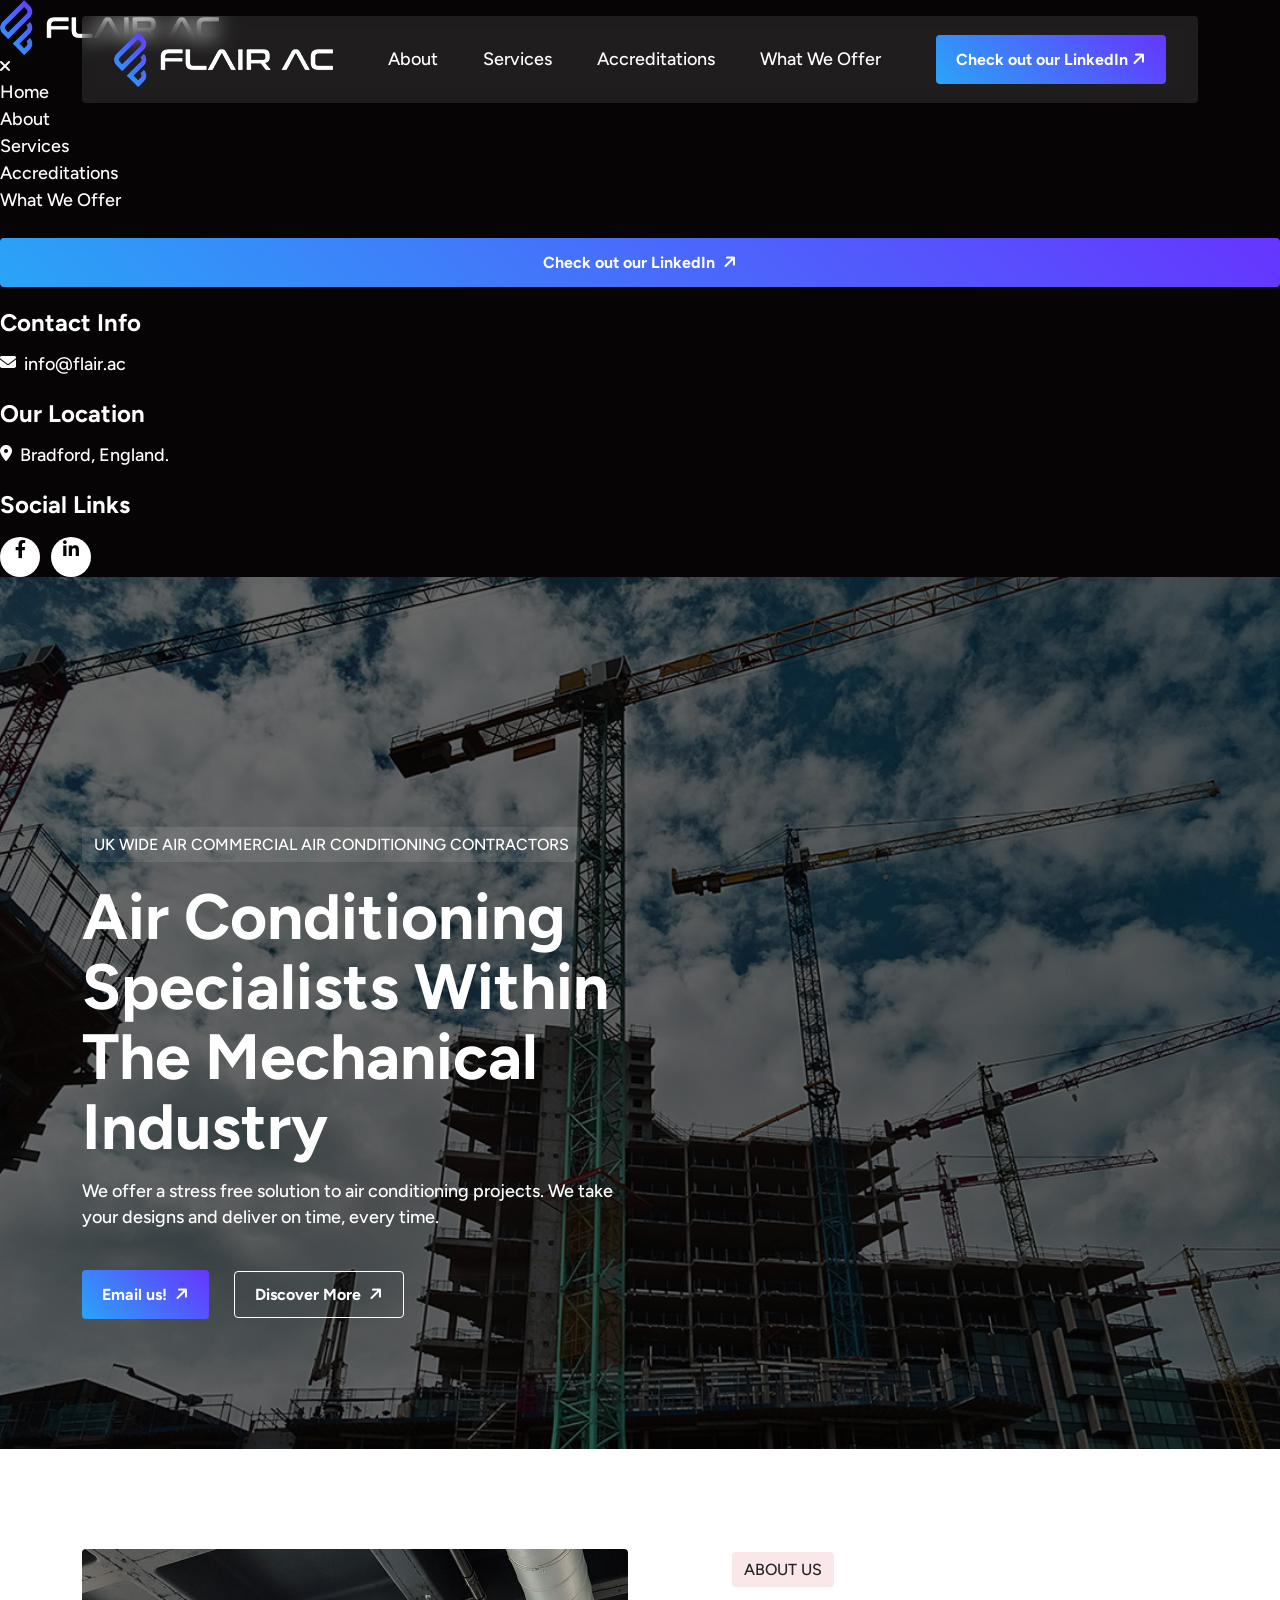
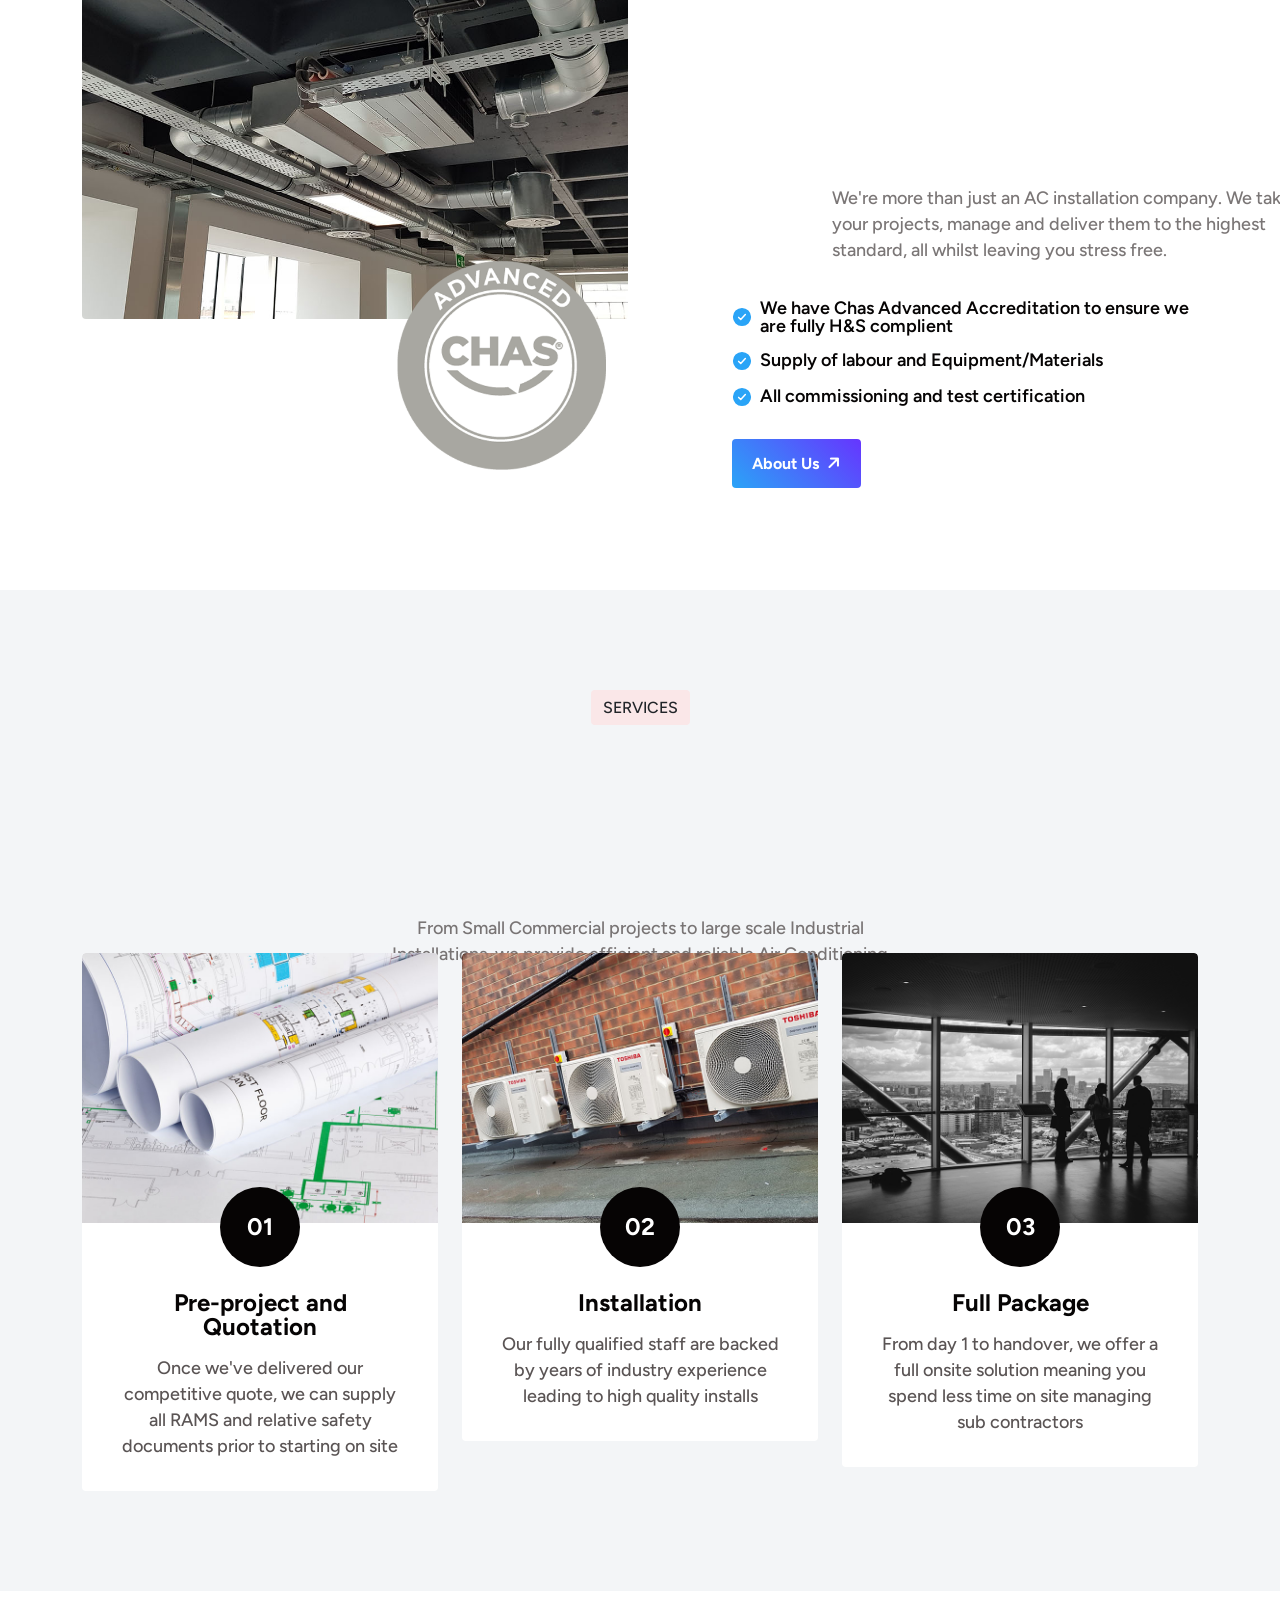
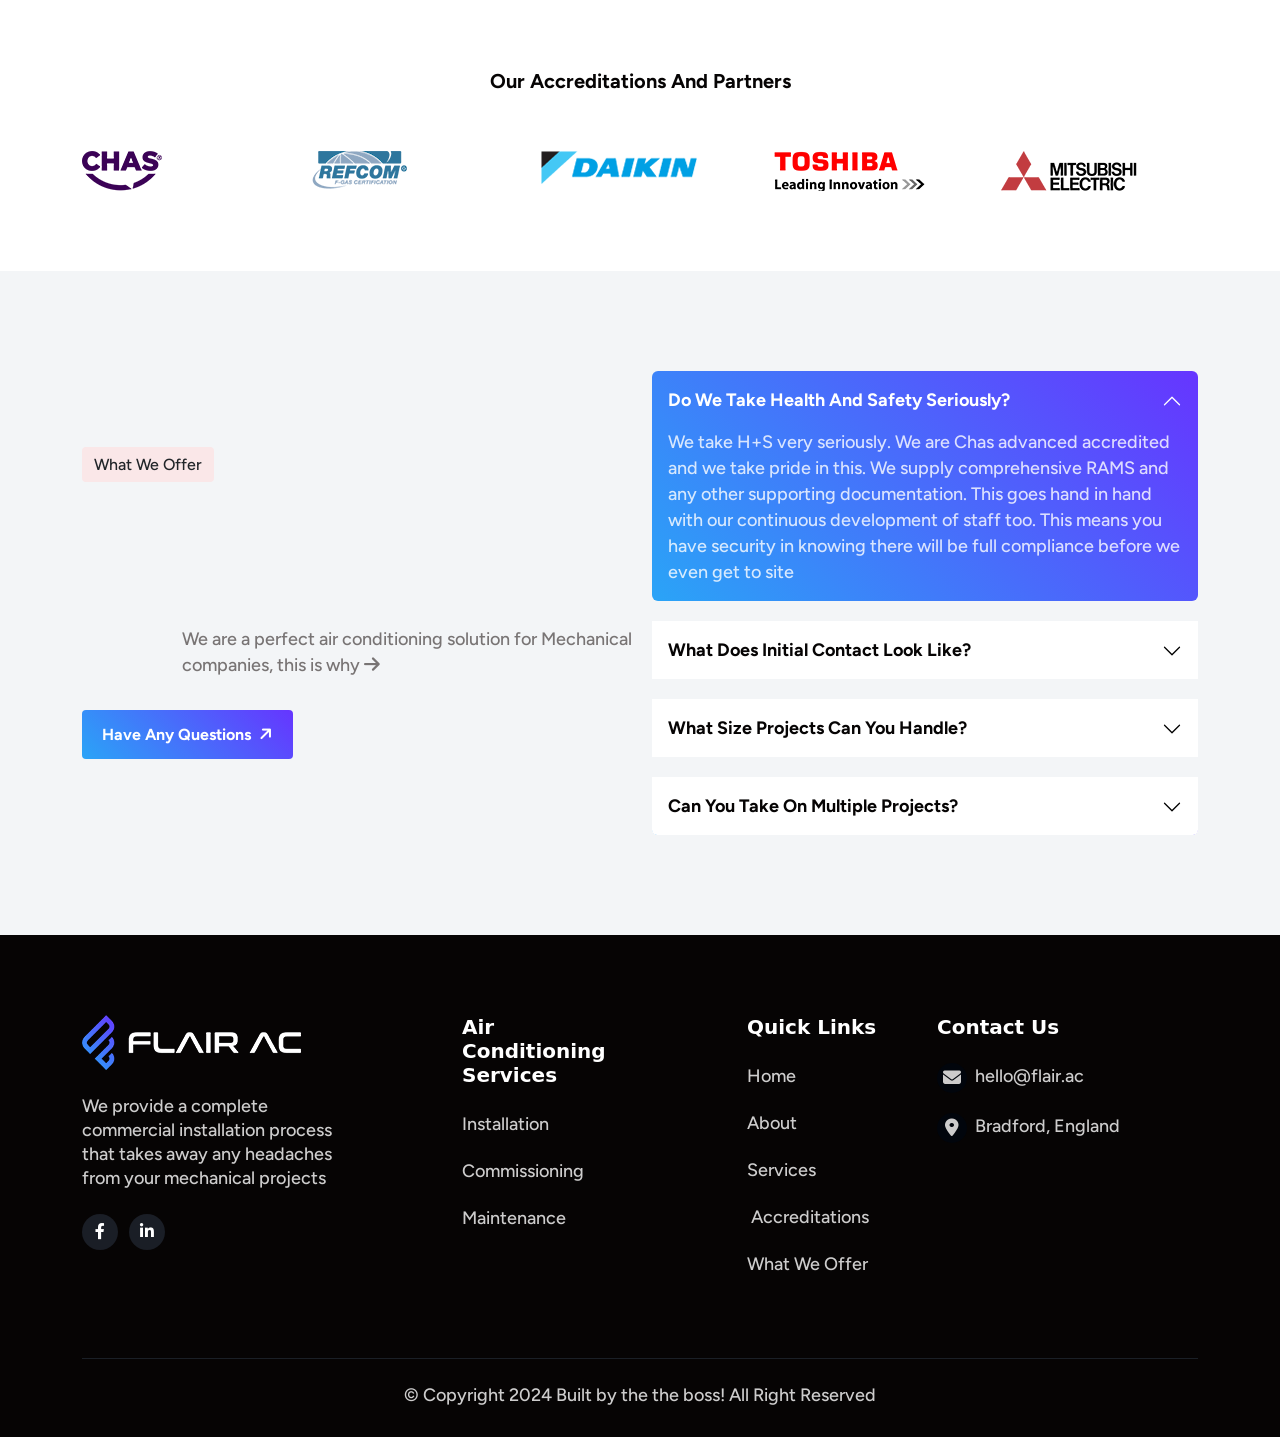
==== index.html @ b566e698 "renamed index.html" ====
<!DOCTYPE html>
<html lang="en">
<head>
     <meta charset="UTF-8">
     <meta name="viewport" content="width=device-width, initial-scale=1.0">
     <title>Flair AC - Air Conditioning</title>

     <!--=====FAB ICON=======-->
    <link rel="shortcut icon" href="assets/img/logo/fav-icon-flair.png" type="image/x-icon">

    <!--===== CSS LINK =======-->
    <link rel="stylesheet" href="assets/css/plugins/bootstrap.min.css">
    <link rel="stylesheet" href="assets/css/plugins/aos.css">
    <link rel="stylesheet" href="assets/css/plugins/fontawesome.css">
    <link rel="stylesheet" href="assets/css/plugins/magnific-popup.css">
    <link rel="stylesheet" href="assets/css/plugins/mobile.css">
    <link rel="stylesheet" href="assets/css/plugins/owlcarousel.min.css">
    <link rel="stylesheet" href="assets/css/plugins/sidebar.css">
    <link rel="stylesheet" href="assets/css/plugins/slick-slider.css">
    <link rel="stylesheet" href="assets/css/plugins/nice-select.css">
    <link rel="stylesheet" href="assets/css/main.css">

  <!--=====  JS SCRIPT LINK =======-->
  <script src="assets/js/plugins/jquery-3-6-0.min.js"></script>
</head>
<body class="homepage1-body tg-heading-subheading animation-style3">

<!--
	<div class="preloader">
		<div class="loading-container">
			<div class="loading"></div>
			<div id="loading-icon"><img src="assets/img/logo/prelodaer.png" alt=""></div>
		</div>
	</div>
 -->

<!--===== PROGRESS STARTS=======-->
<div class="paginacontainer">
     <div class="progress-wrap">
       <svg class="progress-circle svg-content" width="100%" height="100%" viewBox="-1 -1 102 102">
         <path d="M50,1 a49,49 0 0,1 0,98 a49,49 0 0,1 0,-98"/>
       </svg>
     </div>
   </div>
 <!--===== PROGRESS ENDS=======-->

   <!--=====HEADER START=======-->
   <header>
    <div class="header-area homepage1 header header-sticky d-none d-lg-block " id="header">
      <div class="container">
        <div class="row">
          <div class="col-lg-12">
            <nav id="navbar-example2" class="navbar">
            <div class="header-elements">
              <div class="site-logo">
                <a href="#header"><img src="assets/img/logo/WebLogo1.png" alt=""></a>
              </div>
              <div class="main-menu">
                <ul>
                  <li class="nav-item"><a href="#about" class="nav-link active"><span>About</span></a></li>
                  <li class="nav-item"><a href="#service" class="nav-link"><span>Services</span></a></li>
                  <li class="nav-item"><a href="#accreditation" class="nav-link"><span>Accreditations</span></a></li>
                  <li class="nav-item"><a href="#offer" class="nav-link"><span>What We Offer</span></a></li>
                  
                </ul>
              </div>
              <div class="btn-area">
                <a href="https://www.linkedin.com/company/flairac" class="header-btn1">Check out our LinkedIn<i class="fa-solid fa-arrow-right"></i></a>
              </div>
            </div>
            </nav>
          </div>
        </div>
      </div>
    </div>
  </header>
  <!--=====HEADER END =======-->

  <!--===== MOBILE HEADER STARTS =======-->
 <div class="mobile-header mobile-haeder1 d-block d-lg-none">
  <div class="container-fluid">
    <div class="col-12">
      <div class="mobile-header-elements">
        <div class="mobile-logo">
          <a href="#header"><img src="assets/img/logo/WebLogo1.png" alt=""></a>
        </div>
        <div class="mobile-nav-icon dots-menu">
          <i class="fa-solid fa-bars"></i>
        </div>
      </div>
    </div>
  </div>
</div>

<div class="mobile-sidebar mobile-sidebar1">
  <div class="logosicon-area">
    <div class="logos">
      <img src="assets/img/logo/WebLogo1.png" alt="">
    </div>
    <div class="menu-close">
      <i class="fa-solid fa-xmark"></i>
    </div>
   </div>
  <div class="mobile-nav mobile-nav1">
    <ul class="mobile-nav-list nav-list1">
      <li><a href="#" >Home </a></li>
                  <li class="nav-item"><a href="#about" class="nav-link active"><span>About</span></a></li>
                  <li class="nav-item"><a href="#service" class="nav-link"><span>Services</span></a></li>
                  <li class="nav-item"><a href="#accreditation" class="nav-link"><span>Accreditations</span></a></li>
                  <li class="nav-item"><a href="#offer" class="nav-link"><span>What We Offer</span></a></li> 
    </ul>

    <div class="allmobilesection">
      <a href="https://www.linkedin.com/company/flairac"  class="header-btn1">Check out our LinkedIn <i class="fa-solid fa-arrow-right"></i></a>
      <div class="single-footer">
        <h3>Contact Info</h3>
        <div class="footer1-contact-info">

          <div class="contact-info-single">
            <div class="contact-info-icon">
              <i class="fa-solid fa-envelope"></i>
            </div>
            <div class="contact-info-text">
              <a href="mailto:info@flair.ac">info@flair.ac</a>
            </div>
          </div>

          <div class="single-footer">
            <h3>Our Location</h3>
            
            <div class="contact-info-single">
              <div class="contact-info-icon">
                <i class="fa-solid fa-location-dot"></i>
              </div>
              <div class="contact-info-text">
                <a>Bradford, England.</a>
              </div>
            </div>

          </div>
          <div class="single-footer">
            <h3>Social Links</h3>
            
            <div class="social-links-mobile-menu">
              <ul>
                <li><a href="https://www.facebook.com/flairac"><i class="fa-brands fa-facebook-f"></i></a></li>
                <li><a href="https://www.linkedin.com/company/flairac"><i class="fa-brands fa-linkedin-in"></i></a></li>
              </ul>
            </div>
          </div>
        </div>
      </div>
     </div>
  </div>
</div>
<!--===== MOBILE HEADER STARTS =======-->

<!--===== HERO AREA STARTS =======-->
<div class="slider-header-carousel owl-carousel">
  <div class="hero1-section-area">
    <img src="assets/img/logo/homepage1.png" alt="" class="header-img1">
    <div class="container">
      <div class="row">
        <div class="col-lg-6">
          <div class="hero-heading-area heading1">
            <h5>UK WIDE AIR COMMERCIAL AIR CONDITIONING CONTRACTORS</h5>
            <h1 class="main-heading">Air Conditioning specialists within the mechanical industry</h1>
            <p class="pera">We offer a stress free solution to air conditioning projects. We take your designs and deliver on time, every time.</p>
            <div class="btn-area">
              <a href="mailto:hello@flair.ac" class="header-btn1">Email us! <i class="fa-solid fa-arrow-right"></i></a>
              <a href="#offer" class="header-btn2">Discover More <i class="fa-solid fa-arrow-right"></i></a>
            </div>
            <!--<div class="header-bottom-images">
              <div class="img1">
                <img src="assets/img/all-images/header-bottom.png" alt="">
              </div>
              --<div class="content">
                <ul>
                  <li><i class="fa-solid fa-star"></i></li>
                  <li><i class="fa-solid fa-star"></i></li>
                  <li><i class="fa-solid fa-star"></i></li>
                  <li><i class="fa-solid fa-star"></i></li>
                  <li><i class="fa-solid fa-star"></i></li>
                </ul>
                <p><span>4k</span>Happy Client</p>
              </div> -->
            </div>
          </div>
        </div>
  
        
      </div>
    </div>
  </div>

<!--===== HERO AREA ENDS =======-->
<div data-bs-spy="scroll" data-bs-target="#navbar-example2" data-bs-root-margin="0px 0px -40%" data-bs-smooth-scroll="true" class="scrollspy-example bg-body-tertiary rounded-2" tabindex="0">
<!--===== ABOUT AREA STARTS =======-->
<div class="about1-section-area sp1" id="about">
  <div class="container">
    <div class="row align-items-center">
      <div class="col-lg-6">
        <div class="about-images-area">
          <div class="img1" data-aos="zoom-out" data-aos-duration="1000">
            <img src="assets/img/logo/img1140.jpg" alt="">
          </div>
          <div class="img2" data-aos="zoom-out" data-aos-duration="1100">
            <img src="assets/img/logo/Advanced-Badge.png" alt="">
          </div>
          <div class="conter-area" data-aos="zoom-out" data-aos-duration="1200">
            <h3><span class="counter">12</span></h3>
            <p>Years since formation</p>
          </div>
        </div>
      </div>

      <div class="col-lg-6">
        <div class="about-header-area heading2">
          <h5>ABOUT US</h5>
          <h2 class="tg-element-title">Providing our clients with hassle free installation services</h2>
          <p data-aos="fade-left" data-aos-duration="1000">We're more than just an AC installation company. We take your projects, manage and deliver them to the highest standard, all whilst leaving you stress free.</p>
          <div class="space10"></div>
          <ul data-aos="fade-left" data-aos-duration="1100">
            <li><img src="assets/img/icons/check1.svg" alt="">We have Chas Advanced Accreditation to ensure we are fully H&S complient</li>
            <li><img src="assets/img/icons/check1.svg" alt="">Supply of labour and Equipment/Materials</li>
            <li><img src="assets/img/icons/check1.svg" alt="">All commissioning and test certification</li>
          </ul>

          <div class="btn-area" data-aos="fade-left" data-aos-duration="1200">
            <a href="#offer" class="header-btn1">About Us <i class="fa-solid fa-arrow-right"></i></a>
          </div>
        </div>
      </div>
    </div>
  </div>
</div>
<!--===== ABOUT AREA ENDS =======-->

<!--===== SERVICE AREA STARTS =======-->
<div class="service1-section-area sp2" id="service">
  <div class="container">
    <div class="row">
      <div class="col-lg-6 m-auto">
        <div class="service-header-area heading2 text-center">
          <h5 data-aos="fade-up" data-aos-duration="800">SERVICES</h5>
          <h2 class="tg-element-title">What can we offer you?</h2>
          <p data-aos="fade-up" data-aos-duration="1000">From Small Commercial projects to large scale Industrial Installations, we provide efficient and reliable Air Conditioning Solutions.</p>
        </div>
      </div>
    </div>

    <div class="row">
      <div class="col-lg-4 col-md-6" data-aos="zoom-out" data-aos-duration="800">
        <div class="service-auhtor-boxarea">
          <div class="img1">
            <img src="assets/img/logo/Services.jpg" alt="">
          </div>
          <div class="content-area">
            <h3>01</h3>
            <a>Pre-project and Quotation</a>
            <p>Once we've delivered our competitive quote, we can supply all RAMS and relative safety documents prior to starting on site</p>
            
          </div>
        </div>
      </div>

      <div class="col-lg-4 col-md-6" data-aos="zoom-out" data-aos-duration="1000">
        <div class="service-auhtor-boxarea">
          <div class="img1">
            <img src="assets/img/logo/Installation.jpg" alt="">
          </div>
          <div class="content-area">
            <h3>02</h3>
            <a>Installation</a>
            <p>Our fully qualified staff are backed by years of industry experience leading to high quality installs </p>
            
          </div>
        </div>
      </div>

      <div class="col-lg-4 col-md-6" data-aos="zoom-out" data-aos-duration="1200">
        <div class="service-auhtor-boxarea">
          <div class="img1">
            <img src="assets/img/logo/comms5.png" alt="">
          </div>
          <div class="content-area">
            <h3>03</h3>
            <a>Full Package</a>
            <p id="accreditation">From day 1 to handover, we offer a full onsite solution meaning you spend less time on site managing sub contractors</p>
            
          </div>
        </div>
      </div>
    </div>
  </div>
</div>
<!--===== SERVICE AREA ENDS =======-->


<!--===== SLIDER AREA STARTS =======-->
<div class="slider-section-area" >
  <div class="container">
    <div class="row">
      <div class="col-lg-5 m-auto">
      <div class="header-slider text-center">
        <h3> Our Accreditations and Partners </h3>
      </div>
      </div>
    </div>
    <div class="row">
      <div class="col-lg-12">
        <div class="slider-images owl-carousel">
          <div class="img1">
            <img src="assets/img/elements/chas.png" alt="">
          </div>

          <div class="img1">
            <img src="assets/img/elements/refcom-seeklogo.png" alt="">
          </div>

          <div class="img1">
            <img src="assets/img/elements/DAIKIN_logo.png" alt="">
          </div>

          <div class="img1">
            <img src="assets/img/elements/Toshiba.png" alt="">
          </div>

          <div class="img1">
            <img src="assets/img/elements/mitsubishi-electric.png" alt="">
          </div>

          <div class="img1">
            <img src="assets/img/elements/Midea.png" alt="">
          </div>

        </div>
      </div>
    </div>
  </div>
</div>
<!--===== SLIDER AREA ENDS =======-->

<!--===== FAQ AREA STARTS =======-->
<div class="faq1-section-area sp1" id="offer">
  <div class="container">
    <div class="row align-items-center">
      <div class="col-lg-5">
        <div class="faq-header-area heading2">
          <h5 data-aos="fade-left" data-aos-duration="800">What we offer</h5>
          <h2 class="tg-element-title">What can we do for you?</h2>
          <p data-aos="fade-left" data-aos-duration="1000">We are a perfect air conditioning solution for Mechanical companies, this is why  <i class="fa-solid fa-arrow-right"></i></p>
          <div class="btn-area" data-aos="fade-left" data-aos-duration="1200">
            <a href="mailto:hello@flair.ac" class="header-btn1">Have Any Questions <i class="fa-solid fa-arrow-right"></i></a>
          </div>
        </div>
      </div>
      <div class="col-lg-1"></div>
      <div class="col-lg-6">
        <div class="faq-auhtoir-area1">
          <div class="accordion accordion-flush active" id="accordionFlushExample">
            <div class="accordion-item" data-aos="fade-left" data-aos-duration="800">
              <h2 class="accordion-header">
                <button class="accordion-button" type="button" data-bs-toggle="collapse" data-bs-target="#flush-collapseOne" aria-expanded="false" aria-controls="flush-collapseOne">
                  Do we take Health and Safety seriously?
                </button>
              </h2>
              <div id="flush-collapseOne" class="accordion-collapse collapse show" data-bs-parent="#accordionFlushExample">
                <div class="accordion-body">We take H+S very seriously. We are Chas advanced accredited and we take pride in this. We supply comprehensive RAMS and any other supporting documentation. This goes hand in hand with our continuous development of staff too. This means you have security in knowing there will be full compliance before we even get to site  </div>
              </div>
            </div>
            <div class="space20"></div>
            <div class="accordion-item" data-aos="fade-left" data-aos-duration="1000">
              <h2 class="accordion-header">
                <button class="accordion-button collapsed" type="button" data-bs-toggle="collapse" data-bs-target="#flush-collapseTwo" aria-expanded="false" aria-controls="flush-collapseTwo">
                  What does initial contact look like?
                </button>
              </h2>
              <div id="flush-collapseTwo" class="accordion-collapse collapse" data-bs-parent="#accordionFlushExample">
                <div class="accordion-body">Get in touch with us with your requirements. This would usually be in the form of either drawings, accompanied by a design/specification, or a tender pack and we will get to work putting a quotation together. Once we send that through we are open, transparent and are prepared to discuss any requirements or queries to make sure we are as competitive as we can be. We are always competing with the other air conditioning contractors that you use but feel we offer the best package around.</div>
              </div>
            </div>
            <div class="space20"></div>
            <div class="accordion-item" data-aos="fade-left" data-aos-duration="1200">
              <h2 class="accordion-header">
                <button class="accordion-button collapsed" type="button" data-bs-toggle="collapse" data-bs-target="#flush-collapseThree" aria-expanded="false" aria-controls="flush-collapseThree">
                  What size projects can you handle?
                </button>
              </h2>
              <div id="flush-collapseThree" class="accordion-collapse collapse" data-bs-parent="#accordionFlushExample">
                <div class="accordion-body">We have a lot of experience on all types of project. We have a high turnover of small projects around the £10K-£15K mark, but we also carry larger scale projects up to £200k. We are able to install free issue kit supplied by you or we can supply the full package. We have great relationships with most manufacturers.</div>
              </div>
            </div>
            <div class="space20"></div>
            <div class="accordion-item" data-aos="fade-left" data-aos-duration="1400">
              <h2 class="accordion-header">
                <button class="accordion-button collapsed" type="button" data-bs-toggle="collapse" data-bs-target="#flush-collapseFour" aria-expanded="false" aria-controls="flush-collapseFour">
                  Can you take on multiple projects?
                </button>
              </h2>
              <div id="flush-collapseFour" class="accordion-collapse collapse" data-bs-parent="#accordionFlushExample">
                <div class="accordion-body">Yes! And we usually do. We are used to having a high workload and although we do utilise sub contract labour, this is to compliment our engineers on site. </div>
              </div>
            </div>
          </div>
        </div>
      </div>
    </div>
  </div>
</div>
<!--===== FAQ AREA ENDS =======-->

<!--===== FOOTER AREA STARTS =======-->
<div class="footer1-section-area">
  <div class="container">
    <div class="row">
      <div class="col-lg-12">
        <div class="footer-logo-content sp4">
          <div class="row">
            <div class="col-lg-3 col-md-6">
              <div class="logo-content">
                <img src="assets/img/logo/WebLogo1.png" alt="">
                <p>We provide a complete commercial installation process that takes away any headaches from your mechanical projects </p>
                <ul>
                  <li><a href="https://www.facebook.com/flairac"><i class="fa-brands fa-facebook-f"></i></a></li>
                  
                  <li><a href="https://www.linkedin.com/company/flairac"><i class="fa-brands fa-linkedin-in"></i></a></li>
                  
                </ul>
              </div>
            </div>
            <div class="col-lg-1 d-lg-block d-none"></div>
            <div class="col-lg-2 col-md-6">
              <div class="space30 d-block d-md-none"></div>
              <div class="service-heading">
                <h2>Air Conditioning Services</h2>
                <ul>
                  <li><a>Installation </a></li>
                  <li><a>Commissioning  </a></li>
                  <li><a>Maintenance </a></li>
                  
                </ul>
              </div>
            </div>

            <div class="col-lg-1 d-lg-block d-none"></div>
            <div class="col-lg-2 col-md-6">
              <div class="space30 d-md-block d-lg-none"></div>
              <div class="service-heading">
                <h2>Quick Links</h2>
                <ul>
                  <li><a href="#header">Home </a></li>
                  <li><a href="#about">About  </a></li>
                  <li><a href="#service">Services</a></li>
                  <li><a href="#accreditation"> Accreditations</a></li>
                  <li><a href="#offer">What We Offer</a></li>
                </ul>
              </div>
            </div>
           
            <div class="col-lg-3 col-md-6">
              <div class="space30 d-md-block d-lg-none"></div>
              <div class="service-heading contact">
                <h2>Contact Us </h2>
                <ul>
                  <li><a href="mailto:hello@flair.ac">
                    <span class="icons"><i class="fa-solid fa-envelope"></i></span><span>hello@flair.ac </span></a>
                  </li>
                  <li><a>
                    <span class="icons"><i class="fa-solid fa-location-dot"></i></span><span>Bradford, England</span></a>
                  </li>
                </ul>
              </div>
            </div>
          </div>
        </div>
        <div class="copyright">
          <p>© Copyright 2024 Built by the the boss! All Right Reserved</p>
        </div>
      </div>
    </div>
  </div>
</div>
<!--===== FOOTER AREA ENDS =======-->
</div>

<!--===== JS SCRIPT LINK =======-->
<script src="assets/js/plugins/bootstrap.min.js"></script>
<script src="assets/js/plugins/fontawesome.js"></script>
<script src="assets/js/plugins/aos.js"></script>
<script src="assets/js/plugins/counter.js"></script>
<script src="assets/js/plugins/gsap.min.js"></script>
<script src="assets/js/plugins/ScrollTrigger.min.js"></script>
<script src="assets/js/plugins/Splitetext.js"></script>
<script src="assets/js/plugins/sidebar.js"></script>
<script src="assets/js/plugins/magnific-popup.js"></script>
<script src="assets/js/plugins/mobilemenu.js"></script>
<script src="assets/js/plugins/owlcarousel.min.js"></script>
<script src="assets/js/plugins/gsap-animation.js"></script>
<script src="assets/js/plugins/nice-select.js"></script>
<script src="assets/js/plugins/slick-slider.js"></script>
<script src="assets/js/plugins/waypoints.js"></script>
<script src="assets/js/main.js"></script>

</body>
</html>
---- assets/css/plugins/nice-select.css ----
.nice-select {
    -webkit-tap-highlight-color: transparent;
    background-color: #fff;
    border-radius: 5px;
    border: solid 1px #e8e8e8;
    box-sizing: border-box;
    clear: both;
    cursor: pointer;
    display: block;
    float: left;
    font-family: inherit;
    font-size: 14px;
    font-weight: normal;
    height: 42px;
    line-height: 40px;
    outline: none;
    padding-left: 18px;
    padding-right: 30px;
    position: relative;
    text-align: left !important;
    -webkit-transition: all 0.2s ease-in-out;
    transition: all 0.2s ease-in-out;
    -webkit-user-select: none;
       -moz-user-select: none;
        -ms-user-select: none;
            user-select: none;
    white-space: nowrap;
    width: auto; }
    .nice-select:hover {
      border-color: #dbdbdb; }
    .nice-select:active, .nice-select.open, .nice-select:focus {
      border-color: #999; }
    .nice-select:after {
      border-bottom: 2px solid #999;
      border-right: 2px solid #999;
      content: '';
      display: block;
      height: 5px;
      margin-top: -4px;
      pointer-events: none;
      position: absolute;
      right: 12px;
      top: 50%;
      -webkit-transform-origin: 66% 66%;
          -ms-transform-origin: 66% 66%;
              transform-origin: 66% 66%;
      -webkit-transform: rotate(45deg);
          -ms-transform: rotate(45deg);
              transform: rotate(45deg);
      -webkit-transition: all 0.15s ease-in-out;
      transition: all 0.15s ease-in-out;
      width: 5px; }
    .nice-select.open:after {
      -webkit-transform: rotate(-135deg);
          -ms-transform: rotate(-135deg);
              transform: rotate(-135deg); }
    .nice-select.open .list {
      opacity: 1;
      pointer-events: auto;
      -webkit-transform: scale(1) translateY(0);
          -ms-transform: scale(1) translateY(0);
              transform: scale(1) translateY(0); }
    .nice-select.disabled {
      border-color: #ededed;
      color: #999;
      pointer-events: none; }
      .nice-select.disabled:after {
        border-color: #cccccc; }
    .nice-select.wide {
      width: 100%; }
      .nice-select.wide .list {
        left: 0 !important;
        right: 0 !important; }
    .nice-select.right {
      float: right; }
      .nice-select.right .list {
        left: auto;
        right: 0; }
    .nice-select.small {
      font-size: 12px;
      height: 36px;
      line-height: 34px; }
      .nice-select.small:after {
        height: 4px;
        width: 4px; }
      .nice-select.small .option {
        line-height: 34px;
        min-height: 34px; }
    .nice-select .list {
      background-color: #fff;
      border-radius: 5px;
      box-shadow: 0 0 0 1px rgba(68, 68, 68, 0.11);
      box-sizing: border-box;
      margin-top: 4px;
      opacity: 0;
      overflow: hidden;
      padding: 0;
      pointer-events: none;
      position: absolute;
      top: 100%;
      left: 0;
      -webkit-transform-origin: 50% 0;
          -ms-transform-origin: 50% 0;
              transform-origin: 50% 0;
      -webkit-transform: scale(0.75) translateY(-21px);
          -ms-transform: scale(0.75) translateY(-21px);
              transform: scale(0.75) translateY(-21px);
      -webkit-transition: all 0.2s cubic-bezier(0.5, 0, 0, 1.25), opacity 0.15s ease-out;
      transition: all 0.2s cubic-bezier(0.5, 0, 0, 1.25), opacity 0.15s ease-out;
      z-index: 9; }
      .nice-select .list:hover .option:not(:hover) {
        background-color: transparent !important; }
    .nice-select .option {
      cursor: pointer;
      font-weight: 400;
      line-height: 40px;
      list-style: none;
      min-height: 40px;
      outline: none;
      padding-left: 18px;
      padding-right: 29px;
      text-align: left;
      -webkit-transition: all 0.2s;
      transition: all 0.2s; }
      .nice-select .option:hover, .nice-select .option.focus, .nice-select .option.selected.focus {
        background-color: #f6f6f6; }
      .nice-select .option.selected {
        font-weight: bold; }
      .nice-select .option.disabled {
        background-color: transparent;
        color: #999;
        cursor: default; }
  
  .no-csspointerevents .nice-select .list {
    display: none; }
  
  .no-csspointerevents .nice-select.open .list {
    display: block; }
---- assets/css/main.css ----
@import url("https://fonts.googleapis.com/css2?family=Figtree:ital,wght@0,300..900;1,300..900&family=Marcellus+SC&family=Outfit:wght@100..900&family=Playfair+Display:ital,wght@0,400..900;1,400..900&display=swap");
body,
html {
  overflow-x: hidden;
}

a,
a:hover {
  text-decoration: none;
}

ul {
  padding: 0;
  margin: 0;
}
ul li {
  list-style: none;
}

h2,
p {
  margin-bottom: 0;
}

h1,
h2,
h3,
h4,
h5,
h6 {
  margin-bottom: 0;
}

input,
textarea {
  background: none;
  border: none;
  outline: none;
}

img {
  max-width: 100%;
  max-height: 100%;
  transition: all 0.4s ease-in-out;
}

.space6 {
  height: 6px;
}

.space8 {
  height: 8px;
}

.space10 {
  height: 10px;
}

.space12 {
  height: 12px;
}

.space14 {
  height: 14px;
}

.space16 {
  height: 16px;
}

.space18 {
  height: 18px;
}

.space20 {
  height: 20px;
}

.space22 {
  height: 22px;
}

.space24 {
  height: 24px;
}

.space26 {
  height: 26px;
}

.space28 {
  height: 28px;
}

.space30 {
  height: 30px;
}

.space32 {
  height: 32px;
}

.space34 {
  height: 34px;
}

.space36 {
  height: 36px;
}

.space38 {
  height: 38px;
}

.space40 {
  height: 40px;
}

.space42 {
  height: 42px;
}

.space44 {
  height: 44px;
}

.space46 {
  height: 46px;
}

.space48 {
  height: 48px;
}

.space50 {
  height: 50px;
}

.space52 {
  height: 52px;
}

.space54 {
  height: 54px;
}

.space56 {
  height: 56px;
}

.space58 {
  height: 58px;
}

.space60 {
  height: 60px;
}

.space62 {
  height: 62px;
}

.space64 {
  height: 64px;
}

.space66 {
  height: 66px;
}

.space68 {
  height: 68px;
}

.space70 {
  height: 70px;
}

.space72 {
  height: 72px;
}

.space74 {
  height: 74px;
}

.space76 {
  height: 76px;
}

.space78 {
  height: 78px;
}

.space80 {
  height: 80px;
}

.space82 {
  height: 82px;
}

.space84 {
  height: 84px;
}

.space86 {
  height: 86px;
}

.space {
  height: 88px;
}

.space90 {
  height: 90px;
}

.space92 {
  height: 92px;
}

.space94 {
  height: 94px;
}

.space96 {
  height: 96px;
}

.space98 {
  height: 98px;
}

.space100 {
  height: 100px;
}

@keyframes animation-5 {
  0% {
    transform: scale(1);
  }
  100% {
    transform: scale(1.1);
  }
}
.aniamtion-key-5 {
  position: relative;
  animation-name: animation-5;
  animation-duration: 1s;
  animation-iteration-count: infinite;
  animation-direction: alternate;
  transition: all 0.4s ease-in-out;
}

@keyframes animation-7 {
  0% {
    transform: rotate(0);
  }
  100% {
    transform: rotate(-1000deg);
  }
}
.keyframe5 {
  position: relative;
  animation-name: animation-7;
  animation-duration: 40s;
  animation-iteration-count: infinite;
  animation-direction: alternate;
  animation-timing-function: cubic-bezier(0.59, 0.59, 1, 1);
}

@keyframes animation-1 {
  0% {
    transform: translateY(0);
  }
  100% {
    transform: translateY(30px);
  }
}
.aniamtion-key-1 {
  position: relative;
  animation-name: animation-1;
  animation-duration: 1.3s;
  animation-iteration-count: infinite;
  animation-direction: alternate;
}

@keyframes animation-2 {
  0% {
    transform: translateX(0);
  }
  100% {
    transform: translateX(50px);
  }
}
.aniamtion-key-2 {
  position: relative;
  animation-name: animation-2;
  animation-duration: 1.3s;
  animation-iteration-count: infinite;
  animation-direction: alternate;
}

@keyframes animation-3 {
  0% {
    transform: translateY(0);
  }
  100% {
    transform: translateY(60px);
  }
}
.aniamtion-key-3 {
  position: relative;
  animation-name: animation-3;
  animation-duration: 1.3s;
  animation-iteration-count: infinite;
  animation-direction: alternate;
}

@keyframes animation-4 {
  0% {
    transform: translateY(0);
  }
  100% {
    transform: translateY(40px);
  }
}
.aniamtion-key-4 {
  position: relative;
  animation-name: animation-4;
  animation-duration: 1.6s;
  animation-iteration-count: infinite;
  animation-direction: alternate;
}

@keyframes animation-6 {
  0% {
    transform: translateY(0);
  }
  100% {
    transform: translateY(50px);
  }
}
.aniamtion-key-6 {
  position: relative;
  animation-name: animation-6;
  animation-duration: 1.9s;
  animation-iteration-count: infinite;
  animation-direction: alternate;
}

@keyframes animation-8 {
  0% {
    padding-left: 0px;
  }
  100% {
    padding-left: 50px;
  }
}
.aniamtion-key-7 {
  position: relative;
  animation-name: animation-8;
  animation-duration: 1.3s;
  animation-iteration-count: infinite;
  animation-direction: alternate;
}
@keyframes fade-in-down {
  0% {
    transform: translate3d(0, -50px, 0);
  }
  100% {
    opacity: 1;
    transform: none;
  }
}
@keyframes pulse-border {
  0% {
    transform: translateX(-50%) translateY(-50%) translateZ(0) scale(1);
    opacity: 1;
  }
  100% {
    transform: translateX(-50%) translateY(-50%) translateZ(0) scale(1.5);
    opacity: 0;
  }
}
@keyframes marquee {
  0% {
    transform: translateX(0);
  }
  100% {
    transform: translatex(-100%);
  }
}
@keyframes marquee-2 {
  0% {
    transform: translateX(-100%);
  }
  100% {
    transform: translatex(0);
  }
}
:root {
  --ztc-text-text-1: #fff;
  --ztc-text-text-2: linear-gradient(45deg, #2aa4f7, #6635ff);
  --ztc-text-text-3: #060404;
  --ztc-text-text-4: #5a5454;
  --ztc-text-text-5: #142637;
  --ztc-text-text-6: #525455;
  --ztc-text-text-7: #0a0400;
  --ztc-text-text-8: #5f5c5a;
  --ztc-text-text-9: #ec631a;
  --ztc-text-text-10: #01060e;
  --ztc-text-text-11: #5a5a5a;
  --ztc-bg-bg-1: #f3f5f7;
  --ztc-bg-bg-2: #fae7e8;
  --ztc-bg-bg-3: #ffd028;
  --ztc-bg-bg-4: #2c3c4b;
  --ztc-bg-bg-5: #e7e9eb;
  --ztc-bg-bg-6: #b9bec3;
  --ztc-bg-bg-7: #ee6400;
  --ztc-bg-bg-8: #f3e7de;
  --ztc-bg-bg-10: #fdf0e5;
  --ztc-bg-bg-11: #0145ac;
  --ztc-bg-bg-12: #dbe4f3;
  --ztc-bg-bg-13: #e6ecf7;
  --ztc-bg-bg-14: #e7ecf3;
  --ztc-border-border-1: #f0f0f0;
  --ztc-border-border-2: #dfdcdc;
  --ztc-font-size-font-s10: 10px;
  --ztc-font-size-font-s12: 12px;
  --ztc-font-size-font-s14: 14px;
  --ztc-font-size-font-s16: 16px;
  --ztc-font-size-font-s18: 18px;
  --ztc-font-size-font-s20: 20px;
  --ztc-font-size-font-s22: 22px;
  --ztc-font-size-font-s24: 24px;
  --ztc-font-size-font-s26: 26px;
  --ztc-font-size-font-s28: 28px;
  --ztc-font-size-font-s30: 30px;
  --ztc-font-size-font-s32: 32px;
  --ztc-font-size-font-s34: 34px;
  --ztc-font-size-font-s36: 36px;
  --ztc-font-size-font-s38: 38px;
  --ztc-font-size-font-s40: 40px;
  --ztc-font-size-font-s42: 42px;
  --ztc-font-size-font-s44: 44px;
  --ztc-font-size-font-s46: 46px;
  --ztc-font-size-font-s48: 48px;
  --ztc-font-size-font-s50: 50px;
  --ztc-font-size-font-s52: 52px;
  --ztc-font-size-font-s54: 54px;
  --ztc-font-size-font-s56: 56px;
  --ztc-font-size-font-s58: 58px;
  --ztc-font-size-font-s60: 60px;
  --ztc-font-size-font-s62: 62px;
  --ztc-font-size-font-s64: 64px;
  --ztc-font-size-font-s66: 66px;
  --ztc-font-size-font-s68: 68px;
  --ztc-font-size-font-s70: 70px;
  --ztc-font-size-font-s10: 10px;
  --ztc-font-size-font-s12: 12px;
  --ztc-font-size-font-s14: 14px;
  --ztc-font-size-font-s16: 16px;
  --ztc-font-size-font-s18: 18px;
  --ztc-font-size-font-s20: 20px;
  --ztc-font-size-font-s22: 22px;
  --ztc-font-size-font-s24: 24px;
  --ztc-font-size-font-s26: 26px;
  --ztc-font-size-font-s28: 28px;
  --ztc-font-size-font-s30: 30px;
  --ztc-font-size-font-s32: 32px;
  --ztc-font-size-font-s34: 34px;
  --ztc-font-size-font-s36: 36px;
  --ztc-font-size-font-s38: 38px;
  --ztc-font-size-font-s40: 40px;
  --ztc-font-size-font-s42: 42px;
  --ztc-font-size-font-s44: 44px;
  --ztc-font-size-font-s46: 46px;
  --ztc-font-size-font-s48: 48px;
  --ztc-font-size-font-s50: 50px;
  --ztc-font-size-font-s52: 52px;
  --ztc-font-size-font-s54: 54px;
  --ztc-font-size-font-s56: 56px;
  --ztc-font-size-font-s58: 58px;
  --ztc-font-size-font-s60: 60px;
  --ztc-font-size-font-s62: 62px;
  --ztc-font-size-font-s64: 64px;
  --ztc-font-size-font-s66: 66px;
  --ztc-font-size-font-s68: 68px;
  --ztc-font-size-font-s70: 70px;
  --ztc-specing-height6: 6px;
  --ztc-specing-height8: 8px;
  --ztc-specing-height10: 10px;
  --ztc-specing-height12: 12px;
  --ztc-specing-height14: 114px;
  --ztc-specing-height16: 16px;
  --ztc-specing-height18: 18px;
  --ztc-specing-height20: 20px;
  --ztc-specing-height22: 22px;
  --ztc-specing-height24: 24px;
  --ztc-specing-height26: 26px;
  --ztc-specing-height28: 28px;
  --ztc-specing-height30: 30px;
  --ztc-specing-height32: 32px;
  --ztc-specing-height34: 34px;
  --ztc-specing-height36: 36px;
  --ztc-specing-height38: 38px;
  --ztc-specing-height40: 40px;
  --ztc-specing-height42: 42px;
  --ztc-specing-height44: 44px;
  --ztc-specing-height46: 46px;
  --ztc-specing-height48: 48px;
  --ztc-specing-height50: 50px;
  --ztc-specing-height52: 52px;
  --ztc-specing-height54: 54px;
  --ztc-specing-height56: 56px;
  --ztc-specing-height58: 58px;
  --ztc-specing-height60: 60px;
  --ztc-specing-height70: 70px;
  --ztc-specing-height80: 80px;
  --ztc-specing-height90: 90px;
  --ztc-specing-height100: 100px;
  --ztc-specing-height110: 110px;
  --ztc-specing-height120: 120px;
  --ztc-specing-height130: 130px;
  --ztc-weight-regular: 400;
  --ztc-weight-medium: 500;
  --ztc-weight-semibold: 600;
  --ztc-weight-bold: 700;
  --ztc-weight-black: 800;
  --ztc-family-font1: "Figtree", sans-serif;
}

/*
============================
Name:  Current - Electricity Services Templete
Version: 1.0.0
Description: Current - Electricity Services Templete
Author: Vikiglab
Author URI: https://themeforest.net/user/vikinglab/portfolio
Location:
============================
*/
/*============= HEDAER CSS AREA ===============*/
/*============= HERO CSS AREA ===============*/
/*============= MOBILE-MENU CSS AREA ===============*/
/*============= ABOUT CSS AREA ===============*/
/*============= SERVICE CSS AREA ===============*/
/*============= WORK CSS AREA ===============*/
/*============= FEATURES CSS AREA ===============*/
/*============= TESTIMONIAL CSS AREA ===============*/
/*============= BLOG CSS AREA ===============*/
/*============= CONTACT CSS AREA ===============*/
/*============= TEAM CSS AREA ===============*/
/*============= FAQ CSS AREA ===============*/
/*============= CASE CSS AREA ===============*/
/*============= FOOTER CSS AREA ===============*/
/*============= COMMON CSS AREA ===============*/
.heading1 h5 {
  font-family: var(--ztc-family-font1);
  font-size: var(--ztc-font-size-font-s16);
  font-weight: var(--ztc-weight-medium);
  color: var(--ztc-text-text-1);
  border-radius: 4px;
  padding: 8px 12px;
  text-transform: capitalize;
  display: inline-block;
  position: relative;
  z-index: 1;
  margin-bottom: 20px;
}
.heading1 h5::after {
  position: absolute;
  content: "";
  height: 100%;
  width: 100%;
  left: 0;
  top: 0;
  border-radius: 4px;
  background: var(--ztc-text-text-1);
  opacity: 10%;
  z-index: -1;
}
.heading1 h1 {
  font-family: var(--ztc-family-font1);
  font-size: var(--ztc-font-size-font-s64);
  line-height: var(--ztc-font-size-font-s70);
  font-weight: var(--ztc-weight-bold);
  color: var(--ztc-text-text-1);
  text-transform: capitalize;
  margin-bottom: 16px;
}
@media (max-width: 767px) {
  .heading1 h1 {
    font-size: var(--ztc-font-size-font-s32);
    line-height: var(--ztc-font-size-font-s42);
  }
}
.heading1 p {
  font-family: var(--ztc-family-font1);
  font-size: var(--ztc-font-size-font-s18);
  line-height: var(--ztc-font-size-font-s26);
  font-weight: var(--ztc-weight-medium);
  color: var(--ztc-text-text-1);
  opacity: 0.9 !important;
  margin-bottom: 10px;
}

.heading2 h5 {
  font-family: var(--ztc-family-font1);
  font-size: var(--ztc-font-size-font-s16);
  font-weight: var(--ztc-weight-medium);
  color: var(--ztc-text-text-2);
  border-radius: 4px;
  padding: 8px 12px;
  text-transform: capitalize;
  display: inline-block;
  position: relative;
  z-index: 1;
  margin-bottom: 20px;
}
.heading2 h5::after {
  position: absolute;
  content: "";
  height: 100%;
  width: 100%;
  left: 0;
  top: 0;
  border-radius: 4px;
  background: var(--ztc-bg-bg-2);
  z-index: -1;
}
.heading2 h2 {
  font-family: var(--ztc-family-font1);
  font-size: var(--ztc-font-size-font-s44);
  line-height: var(--ztc-font-size-font-s54);
  font-weight: var(--ztc-weight-bold);
  color: var(--ztc-text-text-3);
  margin-bottom: 16px;
}
@media (max-width: 767px) {
  .heading2 h2 {
    font-size: var(--ztc-font-size-font-s32);
    line-height: var(--ztc-font-size-font-s42);
  }
}
.heading2 p {
  font-family: var(--ztc-family-font1);
  font-size: var(--ztc-font-size-font-s18);
  line-height: var(--ztc-font-size-font-s26);
  font-weight: var(--ztc-weight-medium);
  color: var(--ztc-text-text-4);
  margin-bottom: 10px;
  opacity: 80% !important;
}

.heading3 h5 {
  font-family: var(--ztc-family-font1);
  font-size: var(--ztc-font-size-font-s16);
  line-height: var(--ztc-font-size-font-s16);
  color: var(--ztc-text-text-1);
  font-weight: var(--ztc-weight-medium);
  text-transform: capitalize;
  border-radius: 4px;
  display: inline-block;
  background: var(--ztc-bg-bg-4);
  padding: 8px 12px;
  margin-bottom: 24px;
}
.heading3 h1 {
  font-family: var(--ztc-family-font1);
  font-size: var(--ztc-font-size-font-s64);
  line-height: var(--ztc-font-size-font-s70);
  font-weight: var(--ztc-weight-bold);
  color: var(--ztc-text-text-1);
  margin-bottom: 20px;
}
@media (max-width: 767px) {
  .heading3 h1 {
    font-size: var(--ztc-font-size-font-s32);
    line-height: var(--ztc-font-size-font-s42);
  }
}
.heading3 p {
  font-family: var(--ztc-family-font1);
  font-size: var(--ztc-font-size-font-s18);
  font-weight: var(--ztc-weight-medium);
  color: var(--ztc-text-text-1);
  opacity: 80% !important;
  line-height: var(--ztc-font-size-font-s26);
}

.heading4 h5 {
  font-family: var(--ztc-family-font1);
  font-size: var(--ztc-font-size-font-s16);
  line-height: var(--ztc-font-size-font-s16);
  color: var(--ztc-text-text-5);
  font-weight: var(--ztc-weight-medium);
  text-transform: capitalize;
  border-radius: 4px;
  display: inline-block;
  background: var(--ztc-bg-bg-5);
  padding: 8px 12px;
  margin-bottom: 16px;
}
.heading4 h2 {
  font-family: var(--ztc-family-font1);
  font-size: var(--ztc-font-size-font-s44);
  line-height: var(--ztc-font-size-font-s54);
  font-weight: var(--ztc-weight-bold);
  color: var(--ztc-text-text-5);
  margin-bottom: 16px;
}
@media (max-width: 767px) {
  .heading4 h2 {
    font-size: var(--ztc-font-size-font-s32);
    line-height: var(--ztc-font-size-font-s42);
  }
}
.heading4 p {
  font-family: var(--ztc-family-font1);
  font-size: var(--ztc-font-size-font-s18);
  font-weight: var(--ztc-weight-medium);
  color: var(--ztc-text-text-6);
  line-height: var(--ztc-font-size-font-s26);
}

.heading5 h5 {
  font-family: var(--ztc-family-font1);
  font-size: var(--ztc-font-size-font-s16);
  line-height: var(--ztc-font-size-font-s16);
  color: var(--ztc-bg-bg-7);
  font-weight: var(--ztc-weight-medium);
  text-transform: capitalize;
  border-radius: 4px;
  display: inline-block;
  background: var(--ztc-bg-bg-8);
  padding: 8px 12px;
  margin-bottom: 24px;
}
.heading5 h1 {
  font-family: var(--ztc-family-font1);
  font-size: var(--ztc-font-size-font-s64);
  line-height: var(--ztc-font-size-font-s70);
  font-weight: var(--ztc-weight-bold);
  color: var(--ztc-text-text-7);
  margin-bottom: 20px;
}
@media (max-width: 767px) {
  .heading5 h1 {
    font-size: var(--ztc-font-size-font-s32);
    line-height: var(--ztc-font-size-font-s42);
  }
}
.heading5 p {
  font-family: var(--ztc-family-font1);
  font-size: var(--ztc-font-size-font-s18);
  font-weight: var(--ztc-weight-medium);
  color: var(--ztc-text-text-8);
  opacity: 80% !important;
  line-height: var(--ztc-font-size-font-s26);
}

.heading6 h5 {
  font-family: var(--ztc-family-font1);
  font-size: var(--ztc-font-size-font-s16);
  line-height: var(--ztc-font-size-font-s16);
  color: var(--ztc-bg-bg-7);
  font-weight: var(--ztc-weight-medium);
  text-transform: capitalize;
  border-radius: 4px;
  display: inline-block;
  background: var(--ztc-bg-bg-10);
  padding: 8px 12px;
  margin-bottom: 16px;
}
.heading6 h2 {
  font-family: var(--ztc-family-font1);
  font-size: var(--ztc-font-size-font-s44);
  line-height: var(--ztc-font-size-font-s54);
  font-weight: var(--ztc-weight-bold);
  color: var(--ztc-text-text-7);
  margin-bottom: 16px;
}
@media (max-width: 767px) {
  .heading6 h2 {
    font-size: var(--ztc-font-size-font-s32);
    line-height: var(--ztc-font-size-font-s42);
  }
}
.heading6 p {
  font-family: var(--ztc-family-font1);
  font-size: var(--ztc-font-size-font-s18);
  font-weight: var(--ztc-weight-medium);
  color: var(--ztc-text-text-8);
  opacity: 80% !important;
  line-height: var(--ztc-font-size-font-s26);
}

.heading7 h5 {
  font-family: var(--ztc-family-font1);
  font-size: var(--ztc-font-size-font-s16);
  line-height: var(--ztc-font-size-font-s16);
  color: var(--ztc-text-text-1);
  font-weight: var(--ztc-weight-medium);
  text-transform: capitalize;
  border-radius: 4px;
  display: inline-block;
  padding: 8px 12px;
  margin-bottom: 16px;
  position: relative;
}
.heading7 h5::after {
  position: absolute;
  content: "";
  height: 100%;
  width: 100%;
  left: 0;
  top: 0;
  border-radius: 4px;
  background: var(--ztc-text-text-1);
  opacity: 10%;
  z-index: -1;
}
.heading7 h2 {
  font-family: var(--ztc-family-font1);
  font-size: var(--ztc-font-size-font-s44);
  line-height: var(--ztc-font-size-font-s54);
  font-weight: var(--ztc-weight-bold);
  color: var(--ztc-text-text-1);
  margin-bottom: 16px;
}
@media (max-width: 767px) {
  .heading7 h2 {
    font-size: var(--ztc-font-size-font-s32);
    line-height: var(--ztc-font-size-font-s42);
  }
}
.heading7 p {
  font-family: var(--ztc-family-font1);
  font-size: var(--ztc-font-size-font-s18);
  font-weight: var(--ztc-weight-medium);
  color: var(--ztc-text-text-1);
  opacity: 80% !important;
  line-height: var(--ztc-font-size-font-s26);
}

.heading8 h5 {
  font-family: var(--ztc-family-font1);
  font-size: var(--ztc-font-size-font-s16);
  line-height: var(--ztc-font-size-font-s16);
  color: var(--ztc-bg-bg-11);
  font-weight: var(--ztc-weight-medium);
  text-transform: capitalize;
  border-radius: 4px;
  display: inline-block;
  background: var(--ztc-bg-bg-12);
  padding: 8px 12px;
  margin-bottom: 16px;
}
.heading8 h1 {
  font-family: var(--ztc-family-font1);
  font-size: var(--ztc-font-size-font-s64);
  line-height: var(--ztc-font-size-font-s70);
  font-weight: var(--ztc-weight-bold);
  color: var(--ztc-text-text-7);
  margin-bottom: 20px;
}
@media (max-width: 767px) {
  .heading8 h1 {
    font-size: var(--ztc-font-size-font-s32);
    line-height: var(--ztc-font-size-font-s42);
  }
}
.heading8 p {
  font-family: var(--ztc-family-font1);
  font-size: var(--ztc-font-size-font-s18);
  font-weight: var(--ztc-weight-medium);
  color: var(--ztc-text-text-8);
  opacity: 80% !important;
  line-height: var(--ztc-font-size-font-s26);
}

.heading9 h5 {
  font-family: var(--ztc-family-font1);
  font-size: var(--ztc-font-size-font-s16);
  line-height: var(--ztc-font-size-font-s16);
  color: var(--ztc-bg-bg-11);
  font-weight: var(--ztc-weight-medium);
  text-transform: capitalize;
  border-radius: 4px;
  display: inline-block;
  background: var(--ztc-bg-bg-12);
  padding: 8px 12px;
  margin-bottom: 16px;
}
.heading9 h2 {
  font-family: var(--ztc-family-font1);
  font-size: var(--ztc-font-size-font-s44);
  line-height: var(--ztc-font-size-font-s54);
  font-weight: var(--ztc-weight-bold);
  color: var(--ztc-text-text-10);
  margin-bottom: 16px;
}
@media (max-width: 767px) {
  .heading9 h2 {
    font-size: var(--ztc-font-size-font-s32);
    line-height: var(--ztc-font-size-font-s42);
  }
}
.heading9 p {
  font-family: var(--ztc-family-font1);
  font-size: var(--ztc-font-size-font-s18);
  font-weight: var(--ztc-weight-medium);
  color: var(--ztc-text-text-11);
  line-height: var(--ztc-font-size-font-s26);
}

.heading10 h5 {
  font-family: var(--ztc-family-font1);
  font-size: var(--ztc-font-size-font-s16);
  line-height: var(--ztc-font-size-font-s16);
  color: var(--ztc-bg-bg-11);
  font-weight: var(--ztc-weight-medium);
  text-transform: capitalize;
  border-radius: 4px;
  display: inline-block;
  background: var(--ztc-bg-bg-12);
  padding: 8px 12px;
  margin-bottom: 16px;
}
.heading10 h3 {
  font-family: var(--ztc-family-font1);
  font-size: var(--ztc-font-size-font-s32);
  line-height: var(--ztc-font-size-font-s40);
  font-weight: var(--ztc-weight-bold);
  color: var(--ztc-text-text-10);
  margin-bottom: 16px;
}
@media (max-width: 767px) {
  .heading10 h3 {
    font-size: var(--ztc-font-size-font-s32);
    line-height: var(--ztc-font-size-font-s42);
  }
}
.heading10 p {
  font-family: var(--ztc-family-font1);
  font-size: var(--ztc-font-size-font-s18);
  font-weight: var(--ztc-weight-medium);
  color: var(--ztc-text-text-11);
  line-height: var(--ztc-font-size-font-s26);
}

.heading11 h5 {
  font-family: var(--ztc-family-font1);
  font-size: var(--ztc-font-size-font-s16);
  line-height: var(--ztc-font-size-font-s16);
  color: var(--ztc-text-text-1);
  font-weight: var(--ztc-weight-medium);
  text-transform: capitalize;
  border-radius: 4px;
  display: inline-block;
  background: #1a1f26;
  padding: 8px 12px;
  margin-bottom: 16px;
}
.heading11 h2 {
  font-family: var(--ztc-family-font1);
  font-size: var(--ztc-font-size-font-s44);
  line-height: var(--ztc-font-size-font-s54);
  font-weight: var(--ztc-weight-bold);
  color: var(--ztc-text-text-1);
  margin-bottom: 16px;
}
@media (max-width: 767px) {
  .heading11 h2 {
    font-size: var(--ztc-font-size-font-s32);
    line-height: var(--ztc-font-size-font-s42);
  }
}
.heading11 p {
  font-family: var(--ztc-family-font1);
  font-size: var(--ztc-font-size-font-s18);
  font-weight: var(--ztc-weight-medium);
  color: var(--ztc-text-text-1);
  line-height: var(--ztc-font-size-font-s26);
  opacity: 80% !important;
}

.header-btn1 {
  font-family: var(--ztc-family-font1);
  font-size: var(--ztc-font-size-font-s16);
  font-weight: var(--ztc-weight-bold);
  line-height: var(--ztc-font-size-font-s16);
  color: var(--ztc-text-text-1);
  background: var(--ztc-text-text-2);
  padding: 16px 20px;
  border-radius: 4px;
  display: inline-block;
  transition: all 0.4s;
  position: relative;
  z-index: 1;
}
.header-btn1:hover {
  color: var(--ztc-text-text-1);
  transition: all 0.4s;
  transform: translateY(-5px);
}
.header-btn1:hover::after {
  width: 100%;
  transition: all 0.4s;
  right: auto;
  left: 0;
}
.header-btn1::after {
  position: absolute;
  content: "";
  height: 100%;
  width: 0;
  right: 0;
  top: 0;
  transition: all 0.4s;
  background: var(--ztc-text-text-1);
  opacity: 0.2;
  z-index: -1;
  border-radius: 4px;
}
.header-btn1 i {
  margin-left: 4px;
  transform: rotate(-45deg);
}

.header-btn2 {
  font-family: var(--ztc-family-font1);
  font-size: var(--ztc-font-size-font-s16);
  font-weight: var(--ztc-weight-bold);
  line-height: var(--ztc-font-size-font-s16);
  color: var(--ztc-text-text-1);
  padding: 14px 20px;
  border-radius: 4px;
  display: inline-block;
  transition: all 0.4s;
  position: relative;
  z-index: 1;
  border: 1px solid var(--ztc-text-text-1);
}
.header-btn2:hover {
  color: var(--ztc-text-text-1);
  transition: all 0.4s;
  transform: translateY(-5px);
  border: 1px solid var(--ztc-text-text-2);
}
.header-btn2:hover::after {
  width: 100%;
  transition: all 0.4s;
  right: auto;
  left: 0;
}
.header-btn2::after {
  position: absolute;
  content: "";
  height: 100%;
  width: 0;
  right: 0;
  top: 0;
  transition: all 0.4s;
  background: var(--ztc-text-text-2);
  z-index: -1;
  border-radius: 4px;
}
.header-btn2 i {
  margin-left: 4px;
  transform: rotate(-45deg);
}

.header-btn3 {
  font-family: var(--ztc-family-font1);
  font-size: var(--ztc-font-size-font-s16);
  font-weight: var(--ztc-weight-bold);
  line-height: var(--ztc-font-size-font-s16);
  color: var(--ztc-text-text-5);
  background: var(--ztc-bg-bg-3);
  padding: 16px 20px;
  border-radius: 4px;
  display: inline-block;
  transition: all 0.4s;
  position: relative;
  z-index: 1;
}
.header-btn3:hover {
  color: var(--ztc-text-text-1);
  transition: all 0.4s;
}
.header-btn3:hover::after {
  left: 0;
  top: 0;
  visibility: visible;
  opacity: 1;
  transition: all 0.4s;
  border-radius: 4px;
  width: 100%;
  height: 100%;
}
.header-btn3::after {
  position: absolute;
  content: "";
  height: 20px;
  width: 20px;
  border-radius: 50%;
  left: 45%;
  top: 27%;
  transition: all 0.4s;
  background: var(--ztc-text-text-5);
  z-index: -1;
  visibility: hidden;
  opacity: 0;
}
.header-btn3 i {
  margin-left: 4px;
  transform: rotate(-45deg);
}

.header-btn4 {
  font-family: var(--ztc-family-font1);
  font-size: var(--ztc-font-size-font-s16);
  font-weight: var(--ztc-weight-bold);
  line-height: var(--ztc-font-size-font-s16);
  color: var(--ztc-text-text-1);
  padding: 14px 20px;
  border-radius: 4px;
  display: inline-block;
  transition: all 0.4s;
  position: relative;
  z-index: 1;
  border: 1px solid var(--ztc-text-text-1);
}
.header-btn4:hover {
  color: var(--ztc-text-text-5);
  transition: all 0.4s;
}
.header-btn4:hover::after {
  left: 0;
  top: 0;
  visibility: visible;
  opacity: 1;
  transition: all 0.4s;
  border-radius: 4px;
  width: 100%;
  height: 100%;
}
.header-btn4::after {
  position: absolute;
  content: "";
  height: 20px;
  width: 20px;
  border-radius: 50%;
  left: 45%;
  top: 27%;
  transition: all 0.4s;
  background: var(--ztc-text-text-1);
  z-index: -1;
  visibility: hidden;
  opacity: 0;
}
.header-btn4 i {
  margin-left: 4px;
  transform: rotate(-45deg);
}

.header-btn5 {
  font-family: var(--ztc-family-font1);
  font-size: var(--ztc-font-size-font-s16);
  font-weight: var(--ztc-weight-bold);
  line-height: var(--ztc-font-size-font-s16);
  color: var(--ztc-text-text-1);
  background: var(--ztc-bg-bg-7);
  padding: 16px 20px;
  border-radius: 4px;
  display: inline-block;
  transition: all 0.4s;
  position: relative;
  z-index: 1;
}
.header-btn5:hover {
  color: var(--ztc-text-text-1);
  transition: all 0.4s;
}
.header-btn5:hover::after {
  left: 0;
  top: 0;
  visibility: visible;
  opacity: 1;
  transition: all 0.4s;
  border-radius: 4px;
  width: 100%;
  height: 100%;
}
.header-btn5::after {
  position: absolute;
  content: "";
  height: 100%;
  width: 1px;
  border-radius: 4px;
  left: 45%;
  top: 0;
  transition: all 0.4s;
  background: #ff6a00;
  z-index: -1;
  visibility: hidden;
  opacity: 0;
}
.header-btn5 i {
  margin-left: 4px;
  transform: rotate(-45deg);
}

.header-btn6 {
  font-family: var(--ztc-family-font1);
  font-size: var(--ztc-font-size-font-s16);
  font-weight: var(--ztc-weight-bold);
  line-height: var(--ztc-font-size-font-s16);
  color: var(--ztc-text-text-7);
  padding: 14px 20px;
  border-radius: 4px;
  display: inline-block;
  transition: all 0.4s;
  position: relative;
  z-index: 1;
  border: 1px solid var(--ztc-text-text-7);
}
.header-btn6:hover {
  color: var(--ztc-text-text-1);
  transition: all 0.4s;
  border: 1px solid #ff6a00;
}
.header-btn6:hover::after {
  left: 0;
  top: 0;
  visibility: visible;
  opacity: 1;
  transition: all 0.4s;
  border-radius: 4px;
  width: 100%;
  height: 100%;
}
.header-btn6::after {
  position: absolute;
  content: "";
  height: 100%;
  width: 1px;
  border-radius: 4px;
  left: 45%;
  top: 0;
  transition: all 0.4s;
  background: #ff6a00;
  z-index: -1;
  visibility: hidden;
  opacity: 0;
}
.header-btn6 i {
  margin-left: 4px;
  transform: rotate(-45deg);
}

.header-btn7 {
  font-family: var(--ztc-family-font1);
  font-size: var(--ztc-font-size-font-s16);
  font-weight: var(--ztc-weight-bold);
  line-height: var(--ztc-font-size-font-s16);
  color: var(--ztc-text-text-1);
  background: var(--ztc-bg-bg-11);
  padding: 16px 20px;
  border-radius: 4px;
  display: inline-block;
  transition: all 0.4s;
  position: relative;
  z-index: 1;
}
.header-btn7:hover {
  color: var(--ztc-text-text-1);
  transition: all 0.4s;
  transform: translateY(-5px);
}
.header-btn7:hover::after {
  left: 0;
  top: 0;
  visibility: visible;
  opacity: 1;
  transition: all 0.4s;
  border-radius: 4px;
  width: 100%;
  height: 100%;
}
.header-btn7::after {
  position: absolute;
  content: "";
  height: 100%;
  width: 1px;
  border-radius: 4px;
  left: 45%;
  top: 0;
  transition: all 0.4s;
  background: var(--ztc-text-text-7);
  z-index: -1;
  visibility: hidden;
  opacity: 0;
}
.header-btn7 i {
  margin-left: 4px;
  transform: rotate(-45deg);
}

.header-btn8 {
  font-family: var(--ztc-family-font1);
  font-size: var(--ztc-font-size-font-s16);
  font-weight: var(--ztc-weight-bold);
  line-height: var(--ztc-font-size-font-s16);
  color: var(--ztc-bg-bg-11);
  padding: 16px 20px;
  border-radius: 4px;
  display: inline-block;
  transition: all 0.4s;
  position: relative;
  z-index: 1;
  background: var(--ztc-text-text-1);
}
.header-btn8:hover {
  color: var(--ztc-text-text-1);
  transition: all 0.4s;
  transform: translateY(-5px);
}
.header-btn8:hover::after {
  left: 0;
  top: 0;
  visibility: visible;
  opacity: 1;
  transition: all 0.4s;
  border-radius: 4px;
  width: 100%;
  height: 100%;
}
.header-btn8::after {
  position: absolute;
  content: "";
  height: 100%;
  width: 1px;
  border-radius: 4px;
  left: 45%;
  top: 0;
  transition: all 0.4s;
  background: var(--ztc-text-text-7);
  z-index: -1;
  visibility: hidden;
  opacity: 0;
}
.header-btn8 i {
  margin-left: 4px;
  transform: rotate(-45deg);
}

/*============= COMMON CSS AREA ENDS===============*/
.sp1 {
  padding: 100px 0 100px;
}
@media (max-width: 767px) {
  .sp1 {
    padding: 50px 0 50px;
  }
}
@media only screen and (min-width: 768px) and (max-width: 991px) {
  .sp1 {
    padding: 50px 0 50px;
  }
}

.sp2 {
  padding: 100px 0 70px;
}
@media (max-width: 767px) {
  .sp2 {
    padding: 50px 0 20px;
  }
}
@media only screen and (min-width: 768px) and (max-width: 991px) {
  .sp2 {
    padding: 50px 0 20px;
  }
}

.sp3 {
  padding: 100px 0 50px;
}

.sp4 {
  padding: 80px 0 80px;
}
@media (max-width: 767px) {
  .sp4 {
    padding: 40px 0 40px;
  }
}
@media only screen and (min-width: 768px) and (max-width: 991px) {
  .sp4 {
    padding: 40px 0 40px;
  }
}

.sp5 {
  padding: 70px 0 70px;
}
@media (max-width: 767px) {
  .sp5 {
    padding: 40px 0 40px;
  }
}
@media only screen and (min-width: 768px) and (max-width: 991px) {
  .sp5 {
    padding: 40px 0 40px;
  }
}

.sp6 {
  padding: 120px 0 120px;
}
@media (max-width: 767px) {
  .sp6 {
    padding: 60px 0 60px;
  }
}
@media only screen and (min-width: 768px) and (max-width: 991px) {
  .sp6 {
    padding: 60px 0 60px;
  }
}

.sp7 {
  padding: 120px 0 90px;
}
@media (max-width: 767px) {
  .sp7 {
    padding: 60px 0 30px;
  }
}
@media only screen and (min-width: 768px) and (max-width: 991px) {
  .sp7 {
    padding: 60px 0 30px;
  }
}

.sp8 {
  padding: 100px 0 0;
}
@media (max-width: 767px) {
  .sp8 {
    padding: 50px 0 0;
  }
}
@media only screen and (min-width: 768px) and (max-width: 991px) {
  .sp8 {
    padding: 50px 0 0;
  }
}

/*============= ABOUT CSS AREA ===============*/
.about1-section-area {
  position: relative;
  z-index: 1;
}
.about1-section-area .about-images-area {
  position: relative;
}
.about1-section-area .about-images-area .img1 img {
  width: 100%;
  height: 370px;
  -o-object-fit: cover;
  object-fit: cover;
  border-radius: 4px;
}
@media only screen and (min-width: 768px) and (max-width: 991px) {
  .about1-section-area .about-images-area .img1 img {
    height: 100%;
  }
}
@media (max-width: 767px) {
  .about1-section-area .about-images-area .img1 img {
    height: 100%;
    width: 100%;
  }
}
.about1-section-area .about-images-area .img2 {
  position: relative;
  left: 44%;
  margin-top: -79px;
}
@media only screen and (min-width: 768px) and (max-width: 991px) {
  .about1-section-area .about-images-area .img2 {
    margin-top: -105px;
  }
}
@media (max-width: 767px) {
  .about1-section-area .about-images-area .img2 {
    margin-top: 30px;
    left: 0;
  }
}
.about1-section-area .about-images-area .img2 img {
  width: 362px;
  height: 250px;
  -o-object-fit: cover;
  object-fit: cover;
  border-radius: 4px;
}
@media only screen and (min-width: 768px) and (max-width: 991px) {
  .about1-section-area .about-images-area .img2 img {
    height: 270px;
    width: 385px;
  }
}
@media (max-width: 767px) {
  .about1-section-area .about-images-area .img2 img {
    height: 100%;
    width: 100%;
  }
}
.about1-section-area .about-images-area .conter-area {
  background: var(--ztc-text-text-2);
  display: inline-block;
  text-align: center;
  padding: 40px 35px;
  border-radius: 4px;
  position: absolute;
  bottom: 0;
  width: 267px;
}
@media only screen and (min-width: 768px) and (max-width: 991px) {
  .about1-section-area .about-images-area .conter-area {
    width: 290px;
  }
}
@media (max-width: 767px) {
  .about1-section-area .about-images-area .conter-area {
    width: 100%;
    height: 100%;
    position: relative;
    margin-top: 30px;
  }
}
.about1-section-area .about-images-area .conter-area h3 {
  font-family: var(--ztc-family-font1);
  font-size: var(--ztc-font-size-font-s44);
  line-height: var(--ztc-font-size-font-s44);
  font-weight: var(--ztc-weight-bold);
  color: var(--ztc-text-text-1);
  margin-bottom: 20px;
}
.about1-section-area .about-images-area .conter-area p {
  font-family: var(--ztc-family-font1);
  font-size: var(--ztc-font-size-font-s16);
  line-height: 16px;
  color: var(--ztc-text-text-1);
  opacity: 0.8;
}
.about1-section-area .about-header-area {
  padding: 0 0 0 80px;
}
@media (max-width: 767px) {
  .about1-section-area .about-header-area {
    margin-top: 30px;
    padding: 0;
  }
}
@media only screen and (min-width: 768px) and (max-width: 991px) {
  .about1-section-area .about-header-area {
    margin-top: 30px;
    padding: 0;
  }
}
.about1-section-area .about-header-area ul li {
  font-family: var(--ztc-family-font1);
  font-size: var(--ztc-font-size-font-s18);
  font-weight: var(--ztc-weight-semibold);
  color: var(--ztc-text-text-3);
  line-height: var(--ztc-font-size-font-s18);
  margin-top: 16px;
  display: flex;
}
.about1-section-area .about-header-area ul li img {
  margin: 0 8px 0 0;
}
.about1-section-area .about-header-area .btn-area {
  margin-top: 32px;
}

.about2-section-area .about-images-area {
  position: relative;
}
.about2-section-area .about-images-area:hover .img1::after {
  left: 0;
  top: 0;
  transition: all 0.4s;
}
.about2-section-area .about-images-area .img1 {
  position: relative;
  z-index: 1;
  transition: all 0.4s;
}
.about2-section-area .about-images-area .img1::after {
  position: absolute;
  content: "";
  height: 100%;
  left: 30px;
  top: 30px;
  width: 100%;
  transition: all 0.4s;
  background: var(--ztc-bg-bg-3);
  border-radius: 4px;
  z-index: -1;
}
.about2-section-area .about-images-area .img1 img {
  height: 100%;
  width: 100%;
  border-radius: 4px;
}
.about2-section-area .about-images-area .img2 {
  position: absolute;
  right: -50px;
  bottom: -50px;
  z-index: 1;
  background: var(--ztc-text-text-1);
  border-radius: 4px;
  padding: 10px;
}
@media only screen and (min-width: 768px) and (max-width: 991px) {
  .about2-section-area .about-images-area .img2 {
    right: -30px;
  }
}
@media (max-width: 767px) {
  .about2-section-area .about-images-area .img2 {
    right: 0;
  }
}
.about2-section-area .about-images-area .img2 img {
  height: 200px;
  width: 240px;
  -o-object-fit: cover;
  object-fit: cover;
  border-radius: 4px;
}
.about2-section-area .about-header-area {
  padding: 0 0 0 80px;
}
@media (max-width: 767px) {
  .about2-section-area .about-header-area {
    padding: 0;
    margin-top: 60px;
  }
}
@media only screen and (min-width: 768px) and (max-width: 991px) {
  .about2-section-area .about-header-area {
    padding: 0;
    margin-top: 60px;
  }
}
.about2-section-area .about-header-area .progress_bar .progress_bar_item {
  margin-bottom: 20px;
  position: relative;
}
.about2-section-area .about-header-area .progress_bar .item_label,
.about2-section-area .about-header-area .progress_bar .item_value {
  font-family: var(--ztc-family-font1);
  font-size: var(--ztc-font-size-font-s20);
  line-height: var(--ztc-font-size-font-s20);
  font-weight: var(--ztc-weight-bold);
  color: var(--ztc-text-text-5);
}
.about2-section-area .about-header-area .progress_bar .item_value.cell1 {
  position: absolute;
  right: 80px;
  top: 0;
}
@media (max-width: 767px) {
  .about2-section-area .about-header-area .progress_bar .item_value.cell1 {
    right: 0;
  }
}
.about2-section-area .about-header-area .progress_bar .item_value.cell2 {
  position: absolute;
  right: 35px;
  top: 0;
}
@media (max-width: 767px) {
  .about2-section-area .about-header-area .progress_bar .item_value.cell2 {
    right: 0;
  }
}
.about2-section-area .about-header-area .progress_bar .item_value.cell3 {
  position: absolute;
  right: 140px;
  top: 0;
}
@media (max-width: 767px) {
  .about2-section-area .about-header-area .progress_bar .item_value.cell3 {
    right: 0;
  }
}
.about2-section-area .about-header-area .progress_bar .item_bar {
  position: relative;
  height: 8px;
  width: 100%;
  background-color: var(--ztc-bg-bg-6);
  border-radius: 4px;
  margin-top: 16px;
}
.about2-section-area .about-header-area .progress_bar .item_bar .progress {
  position: absolute;
  left: 0;
  top: 0;
  bottom: 0;
  width: 0;
  height: 8px;
  margin: 0;
  background-color: var(--ztc-text-text-5);
  border-radius: 4px;
  transition: width 100ms ease;
}
.about2-section-area .about-header-area .header-btn3 {
  margin-top: 12px;
}

.about3-section-area {
  position: relative;
  z-index: 1;
}
.about3-section-area .about3-header-area .misson-text {
  margin-top: 24px;
}
.about3-section-area .about3-header-area .misson-text p {
  font-size: var(--ztc-font-size-font-s24);
  font-family: var(--ztc-family-font1);
  font-weight: var(--ztc-weight-bold);
  color: var(--ztc-text-text-7);
  line-height: var(--ztc-font-size-font-s24);
}
.about3-section-area .about3-header-area .misson-text ul li {
  font-family: var(--ztc-family-font1);
  font-size: var(--ztc-font-size-font-s18);
  line-height: var(--ztc-font-size-font-s18);
  color: var(--ztc-text-text-8);
  font-weight: var(--ztc-weight-semibold);
  margin-top: 16px;
}
.about3-section-area .about3-header-area .misson-text ul li img {
  margin: 0 8px 0 0;
}
.about3-section-area .about3-header-area .btn-area {
  margin-top: 32px;
}
.about3-section-area .about-images-area {
  position: relative;
}
.about3-section-area .about-images-area .img1 img {
  height: 100%;
  width: 100%;
  border-radius: 4px;
}
.about3-section-area .about-images-area .img1 .about-footer-bottom {
  display: flex;
  align-items: center;
  background: var(--ztc-bg-bg-7);
  border-radius: 4px;
  padding: 32px 24px;
  margin-top: 32px;
}
.about3-section-area .about-images-area .img1 .about-footer-bottom .content {
  margin-left: 16px;
}
.about3-section-area
  .about-images-area
  .img1
  .about-footer-bottom
  .content
  span {
  font-family: var(--ztc-family-font1);
  font-size: var(--ztc-font-size-font-s20);
  line-height: var(--ztc-font-size-font-s24);
  color: var(--ztc-text-text-1);
  text-transform: capitalize;
  font-weight: var(--ztc-weight-bold);
  display: inline-block;
}

.about4-section-area .about-header-area {
  padding: 0 82px 0 0;
}
@media (max-width: 767px) {
  .about4-section-area .about-header-area {
    margin-bottom: 30px;
    padding: 0;
  }
}
@media only screen and (min-width: 768px) and (max-width: 991px) {
  .about4-section-area .about-header-area {
    margin-bottom: 30px;
    padding: 0;
  }
}
.about4-section-area .about-header-area .counter-box {
  background: var(--ztc-bg-bg-14);
  text-align: center;
  margin-top: 30px;
  padding: 24px;
  border-radius: 4px;
  transition: all 0.4s;
}
.about4-section-area .about-header-area .counter-box:hover {
  background: var(--ztc-bg-bg-11);
  transition: all 0.4s;
  transform: translateY(-5px);
}
.about4-section-area .about-header-area .counter-box:hover h2 {
  color: var(--ztc-text-text-1);
  transition: all 0.4s;
}
.about4-section-area .about-header-area .counter-box:hover p {
  color: var(--ztc-text-text-1);
  transition: all 0.4s;
}
.about4-section-area .about-header-area .counter-box h2 {
  line-height: 44px;
  transition: all 0.4s;
}
.about4-section-area .about-header-area .counter-box p {
  line-height: 16px;
  transition: all 0.4s;
}
.about4-section-area .about-header-area .btn-area {
  margin-top: 32px;
}
.about4-section-area .about-images-area {
  position: relative;
  z-index: 1;
}
.about4-section-area .about-images-area .img1 {
  position: relative;
}
.about4-section-area .about-images-area .img1 .elements2 {
  position: absolute;
  top: -43px;
  right: -24px;
  height: 100px;
  width: 100px;
  -o-object-fit: contain;
  object-fit: contain;
}
.about4-section-area .about-images-area .img1 img {
  height: 415px;
  width: 100%;
  border-radius: 4px;
  transition: all 0.4s;
  -o-object-fit: cover;
  object-fit: cover;
}
@media (max-width: 767px) {
  .about4-section-area .about-images-area .img1 img {
    width: 100%;
    height: 100%;
  }
}
.about4-section-area .about-images-area .img2 {
  position: absolute;
  right: 76px;
  bottom: 0px;
}
@media only screen and (min-width: 768px) and (max-width: 991px) {
  .about4-section-area .about-images-area .img2 {
    right: 82px;
    bottom: -10px;
  }
}
@media (max-width: 767px) {
  .about4-section-area .about-images-area .img2 {
    position: relative;
    right: 0;
    left: 0;
  }
}
.about4-section-area .about-images-area .img2 img {
  height: 282px;
  width: 282px;
  border-radius: 4px;
  -o-object-fit: cover;
  object-fit: cover;
  transition: all 0.4s;
}
@media only screen and (min-width: 768px) and (max-width: 991px) {
  .about4-section-area .about-images-area .img2 img {
    width: 310px;
  }
}
@media (max-width: 767px) {
  .about4-section-area .about-images-area .img2 img {
    width: 100%;
    margin-top: 20px;
    height: 100%;
    -o-object-fit: cover;
    object-fit: cover;
  }
}
.about4-section-area .about-images-area .content-experiance {
  background: var(--ztc-bg-bg-11);
  border-radius: 4px;
  display: inline-block;
  padding: 32px 40px;
  transition: all 0.4s;
  text-align: center;
  margin-top: 8px;
  width: 268px;
}
@media only screen and (min-width: 768px) and (max-width: 991px) {
  .about4-section-area .about-images-area .content-experiance {
    width: 290px;
  }
}
@media (max-width: 767px) {
  .about4-section-area .about-images-area .content-experiance {
    width: 100%;
    margin-top: 30px;
  }
}
.about4-section-area .about-images-area .content-experiance h3 {
  font-family: var(--ztc-family-font1);
  font-size: var(--ztc-font-size-font-s24);
  line-height: var(--ztc-font-size-font-s24);
  color: var(--ztc-text-text-1);
  font-weight: var(--ztc-weight-bold);
  transition: all 0.4s;
  margin-bottom: 16px;
}
.about4-section-area .about-images-area .content-experiance h2 {
  font-family: var(--ztc-family-font1);
  font-size: var(--ztc-font-size-font-s44);
  line-height: var(--ztc-font-size-font-s44);
  color: var(--ztc-text-text-1);
  transition: all 0.4s;
  font-weight: var(--ztc-weight-bold);
  margin-bottom: 8px;
}
.about4-section-area .about-images-area .content-experiance p {
  font-family: var(--ztc-family-font1);
  font-size: var(--ztc-font-size-font-s16);
  line-height: var(--ztc-font-size-font-s16);
  font-weight: var(--ztc-weight-medium);
  color: var(--ztc-text-text-1);
  opacity: 80%;
  transition: all 0.4s;
}

.hero1-section-area.about-bg-area {
  position: relative;
  padding: 250px 0 130px !important;
}
@media (max-width: 767px) {
  .hero1-section-area.about-bg-area {
    padding: 150px 0 100px !important;
  }
}
.hero1-section-area.about-bg-area .header-img1 {
  width: 100% !important;
}
.hero1-section-area.about-bg-area .hero-heading-area h1 {
  margin-bottom: 0;
}
.hero1-section-area.about-bg-area .hero-heading-area .backline {
  font-family: var(--ztc-family-font1);
  font-size: var(--ztc-font-size-font-s18);
  line-height: var(--ztc-font-size-font-s18);
  font-weight: var(--ztc-weight-medium);
  color: var(--ztc-text-text-1);
  transition: all 0.4s;
  display: inline-block;
  opacity: 90%;
  margin-top: 16px;
}
.hero1-section-area.about-bg-area .hero-heading-area .backline span {
  font-weight: var(--ztc-weight-bold);
  line-height: var(--ztc-font-size-font-s24);
}
.hero1-section-area.about-bg-area .hero-heading-area .backline i {
  margin: 0 4px;
}

.aboutpage-inner {
  background: var(--ztc-bg-bg-1) !important;
  position: relative;
}
.aboutpage-inner .about3-header-area .misson-text p {
  font-weight: var(--ztc-weight-bold);
  color: var(--ztc-text-text-3);
}
.aboutpage-inner .about3-header-area .misson-text ul li {
  font-weight: var(--ztc-weight-semibold);
  color: var(--ztc-text-text-3);
}
.aboutpage-inner .about-images-area .about-footer-bottom {
  background: var(--ztc-text-text-2) !important;
}

.about-innerpage .about-images-area .img1::after {
  background: var(--ztc-text-text-2);
}
.about-innerpage .about-header-area .progress_bar_item .item_label {
  color: var(--ztc-text-text-3);
  font-weight: var(--ztc-weight-bold);
}
.about-innerpage .about-header-area .progress_bar_item .item-value {
  color: var(--ztc-text-text-3);
}
.about-innerpage .about-header-area .progress_bar_item .item-bar .progress {
  background: var(--ztc-text-text-3);
}
.about-innerpage .about-header-area .btn-area {
  margin-top: 32px;
}

/*============= ABOUT CSS AREA ENDS ===============*/
/*============= SERVICE CSS AREA ===============*/
.service1-section-area {
  position: relative;
  z-index: 1;
  background: var(--ztc-bg-bg-1);
}
.service1-section-area .service-header-area {
  margin-bottom: 60px;
}
.service1-section-area .service-auhtor-boxarea {
  position: relative;
  z-index: 1;
  transition: all 0.4s;
  background: var(--ztc-text-text-1);
  border-radius: 4px;
  margin-bottom: 30px;
}
.service1-section-area .service-auhtor-boxarea:hover .img1::after {
  height: 100%;
  transition: all 0.4s;
}
.service1-section-area .service-auhtor-boxarea:hover .img1 img {
  transform: scale(1.1) rotate(-4deg);
  transition: all 0.4s;
}
.service1-section-area .service-auhtor-boxarea:hover .content-area::after {
  height: 100%;
  transition: all 0.4s;
}
.service1-section-area .service-auhtor-boxarea:hover .content-area a {
  color: var(--ztc-text-text-1);
  transition: all 0.4s;
}
.service1-section-area .service-auhtor-boxarea:hover .content-area p {
  color: var(--ztc-text-text-1);
  transition: all 0.4s;
  opacity: 0.8;
}
.service1-section-area .service-auhtor-boxarea:hover .content-area .readmore {
  color: var(--ztc-text-text-1);
  transition: all 0.4s;
}
.service1-section-area .service-auhtor-boxarea:hover .content-area h3 {
  background: var(--ztc-text-text-1);
  transition: all 0.4s;
  color: var(--ztc-text-text-3);
}
.service1-section-area .service-auhtor-boxarea .img1 {
  height: 100%;
  width: 100%;
  transition: all 0.4s ease-in-out;
  overflow: hidden;
  border-radius: 4px 4px 0 0;
  position: relative;
  z-index: 1;
}
.service1-section-area .service-auhtor-boxarea .img1::after {
  position: absolute;
  content: "";
  height: 0;
  width: 100%;
  transition: all 0.4s;
  background: var(--ztc-text-text-2);
  opacity: 0.5;
  left: 0;
  top: 0;
}
.service1-section-area .service-auhtor-boxarea .img1 img {
  height: 100%;
  width: 100%;
  border-radius: 4px 4px 0 0;
  transition: all 0.4s;
}
.service1-section-area .service-auhtor-boxarea .content-area {
  padding: 64px 38px 32px 38px;
  text-align: center;
  position: relative;
  transition: all 0.4s;
  z-index: 1;
}
@media (max-width: 767px) {
  .service1-section-area .service-auhtor-boxarea .content-area {
    padding: 64px 32px 32px 32px;
  }
}
.service1-section-area .service-auhtor-boxarea .content-area::after {
  position: absolute;
  content: "";
  height: 0;
  width: 100%;
  left: 0;
  bottom: 0;
  transition: all 0.4s;
  background: var(--ztc-text-text-2);
  z-index: -1;
  border-radius: 0 0 4px 4px;
}
.service1-section-area .service-auhtor-boxarea .content-area h3 {
  font-size: var(--ztc-font-size-font-s24);
  font-family: var(--ztc-family-font1);
  color: var(--ztc-text-text-1);
  font-weight: var(--ztc-weight-bold);
  height: 80px;
  width: 80px;
  text-align: center;
  line-height: 80px;
  background: var(--ztc-text-text-3);
  border-radius: 50%;
  transition: all 0.4s;
  margin: 0 auto;
  margin-top: -100px;
  margin-bottom: 24px;
  position: relative;
  z-index: 2;
}
.service1-section-area .service-auhtor-boxarea .content-area a {
  font-family: var(--ztc-family-font1);
  font-size: var(--ztc-font-size-font-s24);
  line-height: var(--ztc-font-size-font-s24);
  display: inline-block;
  color: var(--ztc-text-text-3);
  font-weight: var(--ztc-weight-bold);
  margin-bottom: 16px;
  transition: all 0.4s;
}
.service1-section-area .service-auhtor-boxarea .content-area p {
  font-family: var(--ztc-family-font1);
  font-size: var(--ztc-font-size-font-s18);
  line-height: var(--ztc-font-size-font-s26);
  color: var(--ztc-text-text-4);
  font-weight: var(--ztc-weight-medium);
  transition: all 0.4s;
}
.service1-section-area .service-auhtor-boxarea .content-area a.readmore {
  font-family: var(--ztc-family-font1);
  font-size: var(--ztc-font-size-font-s16);
  line-height: var(--ztc-font-size-font-s16);
  color: var(--ztc-text-text-3);
  display: inline-block;
  margin-bottom: 0;
  margin-top: 24px;
  font-weight: var(--ztc-weight-bold);
  transition: all 0.4s;
}
.service1-section-area .service-auhtor-boxarea .content-area a.readmore i {
  margin-left: 4px;
  transform: rotate(-45deg);
}

.service2-section-area {
  position: relative;
  z-index: 1;
  background: var(--ztc-bg-bg-1);
}
.service2-section-area .service-header-area {
  margin-bottom: 60px;
}
@media (max-width: 767px) {
  .service2-section-area .service-header-area {
    margin-bottom: 30px;
  }
}
.service2-section-area .service2-author-boxarea {
  background: var(--ztc-text-text-1);
  position: relative;
  border-radius: 4px;
  transition: all 0.4s;
  margin-bottom: 30px;
}
.service2-section-area .service2-author-boxarea:hover .images::after {
  height: 100%;
  width: 100%;
  transition: all 0.4s;
}
.service2-section-area .service2-author-boxarea:hover .images img {
  transform: scale(1.1) rotate(4deg);
  transition: all 0.4s;
}
.service2-section-area .service2-author-boxarea:hover .icons {
  transition: all 0.4s;
  transform: rotateY(-180deg);
}
.service2-section-area .service2-author-boxarea .images {
  overflow: hidden;
  border-radius: 4px 4px 0 0;
  transition: all 0.4s;
  position: relative;
  z-index: 1;
}
.service2-section-area .service2-author-boxarea .images::after {
  position: absolute;
  content: "";
  height: 0;
  width: 100%;
  left: 0;
  top: 0;
  background: var(--ztc-bg-bg-3);
  opacity: 0.7;
  transition: all 0.4s;
}
.service2-section-area .service2-author-boxarea .images img {
  height: 100%;
  width: 100%;
  border-radius: 4px 4px 0 0;
  transition: all 0.4s;
}
.service2-section-area .service2-author-boxarea .icons {
  height: 70px;
  width: 70px;
  text-align: center;
  line-height: 70px;
  border-radius: 4px;
  background: var(--ztc-bg-bg-3);
  transition: all 0.4s;
  position: absolute;
  top: 49%;
  right: 16px;
  bottom: 16px;
  z-index: 2;
}
.service2-section-area .service2-author-boxarea .service-content {
  padding: 24px;
}
.service2-section-area .service2-author-boxarea .service-content a {
  font-family: var(--ztc-family-font1);
  font-size: var(--ztc-font-size-font-s24);
  line-height: var(--ztc-font-size-font-s24);
  font-weight: var(--ztc-weight-bold);
  color: var(--ztc-text-text-3);
  display: inline-block;
  transition: all 0.4s;
  margin-bottom: 16px;
}
.service2-section-area .service2-author-boxarea .service-content a:hover {
  color: var(--ztc-bg-bg-3);
  transition: all 0.4s;
}
.service2-section-area .service2-author-boxarea .service-content p {
  font-size: var(--ztc-font-size-font-s18);
  font-family: var(--ztc-family-font1);
  line-height: var(--ztc-font-size-font-s26);
  color: var(--ztc-text-text-6);
  font-weight: var(--ztc-weight-medium);
}
.service2-section-area .service2-author-boxarea .service-content .readmore {
  font-family: var(--ztc-family-font1);
  font-size: var(--ztc-font-size-font-s16);
  line-height: var(--ztc-font-size-font-s16);
  margin-bottom: 0;
  display: inline-block;
  transition: all 0.4s;
  font-weight: var(--ztc-weight-bold);
  margin-top: 24px;
}
.service2-section-area
  .service2-author-boxarea
  .service-content
  .readmore:hover {
  color: var(--ztc-bg-bg-3);
  transition: all 0.4s;
}
.service2-section-area .service2-author-boxarea .service-content .readmore i {
  margin-left: 4px;
  transform: rotate(-45deg);
}

.service3-section-area {
  position: relative;
  z-index: 1;
  background: var(--ztc-text-text-7);
}
.service3-section-area .service-header-area {
  margin-bottom: 60px;
}
@media (max-width: 767px) {
  .service3-section-area .service-header-area {
    margin-bottom: 30px;
  }
}
.service3-section-area .service-auhtor-boxarea {
  text-align: center;
  position: relative;
  z-index: 1;
  background: #221d19;
  border-radius: 4px;
  padding: 32px;
  transition: all 0.4s;
  margin-bottom: 30px;
}
.service3-section-area .service-auhtor-boxarea:hover {
  background: var(--ztc-bg-bg-7);
  transition: all 0.4s;
  transform: translateY(-5px);
}
.service3-section-area .service-auhtor-boxarea:hover .icons {
  background: var(--ztc-text-text-1);
  transition: all 0.4s;
  transform: rotateY(-180deg);
}
.service3-section-area .service-auhtor-boxarea:hover .icons img {
  filter: none;
  transition: all 0.4s;
}
.service3-section-area .service-auhtor-boxarea .icons {
  height: 70px;
  width: 70px;
  text-align: center;
  line-height: 70px;
  display: inline-block;
  border-radius: 4px;
  background: var(--ztc-bg-bg-7);
  transition: all 0.4s;
  margin: 0 auto;
}
.service3-section-area .service-auhtor-boxarea .icons img {
  filter: brightness(0) invert(1);
  transition: all 0.4s;
}
.service3-section-area .service-auhtor-boxarea .content-area {
  margin-top: 32px;
}
.service3-section-area .service-auhtor-boxarea .content-area a {
  font-family: var(--ztc-family-font1);
  font-size: var(--ztc-font-size-font-s24);
  line-height: var(--ztc-font-size-font-s24);
  color: var(--ztc-text-text-1);
  transition: all 0.4s;
  display: inline-block;
  font-weight: var(--ztc-weight-bold);
}
.service3-section-area .service-auhtor-boxarea .content-area p {
  font-family: var(--ztc-family-font1);
  font-size: var(--ztc-font-size-font-s18);
  line-height: var(--ztc-font-size-font-s26);
  color: var(--ztc-text-text-1);
  opacity: 80%;
  transition: all 0.4s;
  padding-top: 16px;
  margin-bottom: 32px;
}
.service3-section-area .service-auhtor-boxarea .content-area a.readmore {
  font-family: var(--ztc-family-font1);
  font-size: var(--ztc-font-size-font-s16);
  line-height: var(--ztc-font-size-font-s16);
  color: var(--ztc-text-text-1);
  transition: all 0.4s;
  display: inline-block;
  font-weight: var(--ztc-weight-bold);
}
.service3-section-area .service-auhtor-boxarea .content-area a.readmore i {
  margin-left: 4px;
  transform: rotate(-45deg);
}

.service1-section-area .pagination-area ul {
  text-align: center;
  justify-content: center;
  margin-top: 30px;
}
.service1-section-area .pagination-area ul li a {
  height: 50px;
  width: 50px;
  display: inline-block;
  border-radius: 4px !important;
  transition: all 0.4s;
  border: none;
  font-family: var(--ztc-family-font1);
  font-size: var(--ztc-font-size-font-s16);
  line-height: var(--ztc-font-size-font-s40);
  font-weight: var(--ztc-weight-semibold);
  color: var(--ztc-text-text-3);
  margin: 0 16px;
  box-shadow: none;
  background: var(--ztc-bg-bg-1);
}
.service1-section-area .pagination-area ul li a:hover {
  background: var(--ztc-text-text-2);
  transition: all 0.4s;
  color: var(--ztc-text-text-1);
}
.service1-section-area .pagination-area ul li .page-link.active {
  background: var(--ztc-text-text-2) !important;
  color: var(--ztc-text-text-1);
}

.leftside {
  background: var(--ztc-text-text-1) !important;
}
.leftside .service-auhtor-boxarea {
  background: var(--ztc-bg-bg-1);
}

.service-leftside-area {
  position: relative;
}
.service-leftside-area .service-leftside .service-author-list {
  background: var(--ztc-bg-bg-1);
  border-radius: 4px;
  transition: all 0.4s;
  padding: 32px 20px;
}
.service-leftside-area .service-leftside .service-author-list h3 {
  font-family: var(--ztc-family-font1);
  font-size: var(--ztc-font-size-font-s24);
  line-height: var(--ztc-font-size-font-s24);
  font-weight: var(--ztc-weight-bold);
  color: var(--ztc-text-text-3);
  margin-bottom: 4px;
}
.service-leftside-area .service-leftside .service-author-list ul li a {
  display: flex;
  align-items: center;
  justify-content: space-between;
  font-size: var(--ztc-font-size-font-s20);
  font-weight: var(--ztc-weight-bold);
  color: var(--ztc-text-text-3);
  font-family: var(--ztc-family-font1);
  padding: 20px 24px;
  background: var(--ztc-text-text-1);
  margin-top: 20px;
  border-radius: 4px;
  height: 60px;
  transition: all 0.4s;
}
.service-leftside-area .service-leftside .service-author-list ul li a i {
  transition: all 0.4s;
}
.service-leftside-area .service-leftside .service-author-list ul li a:hover {
  background: var(--ztc-text-text-2);
  color: var(--ztc-text-text-1);
  transition: all 0.4s;
  transform: translateY(-5px);
}
.service-leftside-area .service-leftside .service-author-list ul li a:hover i {
  transform: rotate(90deg);
  transition: all 0.4s;
}
.service-leftside-area .service-leftside .helping-area {
  background: var(--ztc-text-text-2);
  border-radius: 4px;
  margin-top: 32px;
  padding: 32px 24px;
}
.service-leftside-area .service-leftside .helping-area h3 {
  font-family: var(--ztc-family-font1);
  font-size: var(--ztc-font-size-font-s24);
  line-height: var(--ztc-font-size-font-s30);
  font-weight: var(--ztc-weight-bold);
  margin-bottom: 4px;
  color: var(--ztc-text-text-1);
}
.service-leftside-area .service-leftside .helping-area .btn-area {
  margin-top: 24px;
}
.service-leftside-area .service-leftside .helping-area .btn-area .header-btn1 {
  background: var(--ztc-text-text-1);
  color: var(--ztc-text-text-3);
}
.service-leftside-area
  .service-leftside
  .helping-area
  .btn-area
  .header-btn1
  i {
  margin: 0 6px 0 0;
}
.service-leftside-area .service-leftside .download-broucher {
  background: var(--ztc-bg-bg-1);
  border-radius: 4px;
  margin-top: 32px;
  padding: 32px 24px;
}
.service-leftside-area .service-leftside .download-broucher h3 {
  font-family: var(--ztc-family-font1);
  font-size: var(--ztc-font-size-font-s24);
  line-height: var(--ztc-font-size-font-s30);
  font-weight: var(--ztc-weight-bold);
  margin-bottom: 4px;
  color: var(--ztc-text-text-3);
}
.service-leftside-area .service-leftside .download-broucher p {
  font-family: var(--ztc-family-font1);
  font-size: var(--ztc-font-size-font-s16);
  line-height: var(--ztc-font-size-font-s24);
  font-weight: var(--ztc-weight-medium);
  color: var(--ztc-text-text-4);
  margin-top: 16px;
}
.service-leftside-area
  .service-leftside
  .download-broucher
  .btn-area
  .header-btn1 {
  margin-top: 24px;
}
.service-leftside-area
  .service-leftside
  .download-broucher
  .btn-area
  .header-btn1
  img {
  filter: brightness(0) invert(1);
  transition: all 0.4s;
  margin: -5px 4px 0 0;
}
.service-leftside-area
  .service-leftside
  .download-broucher
  .btn-area
  .header-btn1:hover {
  background: var(--ztc-text-text-3);
  transition: all 0.4s;
  transform: translateY(-5px);
  color: var(--ztc-text-text-1);
}
.service-leftside-area
  .service-leftside
  .download-broucher
  .btn-area
  .header-btn2 {
  background: var(--ztc-text-text-1);
  color: var(--ztc-text-text-3);
  transition: all 0.4s;
  margin-left: 16px;
  margin-top: 24px;
  padding: 16px 20px;
}
@media (max-width: 767px) {
  .service-leftside-area
    .service-leftside
    .download-broucher
    .btn-area
    .header-btn2 {
    margin-left: 0;
  }
}
.service-leftside-area
  .service-leftside
  .download-broucher
  .btn-area
  .header-btn2
  img {
  transition: all 0.4s;
  margin: -5px 4px 0 0;
}
.service-leftside-area
  .service-leftside
  .download-broucher
  .btn-area
  .header-btn2:hover {
  background: var(--ztc-text-text-3);
  color: var(--ztc-text-text-1);
  transition: all 0.4s;
  transform: translateY(-5px);
}
.service-leftside-area
  .service-leftside
  .download-broucher
  .btn-area
  .header-btn2:hover
  img {
  transition: all 0.4s;
  filter: brightness(0) invert(1);
}
.service-leftside-area .service-leftside .social-icons {
  background: var(--ztc-bg-bg-1);
  border-radius: 4px;
  margin-top: 32px;
  padding: 32px 24px;
}
.service-leftside-area .service-leftside .social-icons h3 {
  font-family: var(--ztc-family-font1);
  font-size: var(--ztc-font-size-font-s24);
  line-height: var(--ztc-font-size-font-s30);
  font-weight: var(--ztc-weight-bold);
  margin-bottom: 4px;
  color: var(--ztc-text-text-3);
}
.service-leftside-area .service-leftside .social-icons ul {
  margin-top: 24px;
}
.service-leftside-area .service-leftside .social-icons ul li {
  display: inline-block;
}
.service-leftside-area .service-leftside .social-icons ul li a {
  display: inline-block;
  height: 40px;
  width: 40px;
  text-align: center;
  line-height: 40px;
  border-radius: 50%;
  background: var(--ztc-text-text-1);
  transition: all 0.4s;
  color: var(--ztc-text-text-3);
  margin: 0 8px 0 0;
}
.service-leftside-area .service-leftside .social-icons ul li a:hover {
  background: var(--ztc-text-text-2);
  color: var(--ztc-text-text-1);
  transition: all 0.4s;
  transform: translateY(-5px);
}
.service-leftside-area .service-leftside .tags-area {
  background: var(--ztc-bg-bg-1);
  border-radius: 4px;
  margin-top: 32px;
  padding: 32px 24px;
}
.service-leftside-area .service-leftside .tags-area h3 {
  font-family: var(--ztc-family-font1);
  font-size: var(--ztc-font-size-font-s24);
  line-height: var(--ztc-font-size-font-s30);
  font-weight: var(--ztc-weight-bold);
  margin-bottom: 4px;
  color: var(--ztc-text-text-3);
}
.service-leftside-area .service-leftside .tags-area ul li {
  display: inline-block;
}
.service-leftside-area .service-leftside .tags-area ul li a {
  font-family: var(--ztc-family-font1);
  font-size: var(--ztc-font-size-font-s18);
  line-height: var(--ztc-font-size-font-s18);
  font-weight: var(--ztc-weight-bold);
  color: var(--ztc-text-text-3);
  transition: all 0.4s;
  display: inline-block;
  background: var(--ztc-text-text-1);
  border-radius: 4px;
  padding: 8px 12px;
  margin: 12px 12px 0 0;
}
.service-leftside-area .service-leftside .tags-area ul li a:hover {
  background: var(--ztc-text-text-2);
  transition: all 0.4s;
  transform: translateY(-3px);
  color: var(--ztc-text-text-1);
}

.service-rightside-area {
  padding: 0 0 0 50px;
}
@media (max-width: 767px) {
  .service-rightside-area {
    padding: 0;
    margin-top: 30px;
  }
}
@media only screen and (min-width: 768px) and (max-width: 991px) {
  .service-rightside-area {
    padding: 0;
    margin-top: 30px;
  }
}
.service-rightside-area .img1 img {
  height: 100%;
  width: 100%;
  border-radius: 4px;
}
.service-rightside-area .img1 ul li {
  font-family: var(--ztc-family-font1);
  font-size: var(--ztc-font-size-font-s18);
  line-height: var(--ztc-font-size-font-s18);
  font-weight: var(--ztc-weight-medium);
  color: var(--ztc-text-text-3);
}
.service-rightside-area .img1 ul li img {
  height: 20px;
  width: 20px;
  margin: 0 8px 0 0;
}
.service-rightside-area p {
  margin-bottom: 16px !important;
}
.service-rightside-area h3 {
  font-family: var(--ztc-family-font1);
  font-size: var(--ztc-font-size-font-s32);
  line-height: var(--ztc-font-size-font-s40);
  font-weight: var(--ztc-weight-bold);
  color: var(--ztc-weight-bold);
  margin-bottom: 16px;
  text-transform: capitalize;
}
@media (max-width: 767px) {
  .service-rightside-area .faq-auhtor-area1 {
    margin-top: 30px;
  }
}
@media only screen and (min-width: 768px) and (max-width: 991px) {
  .service-rightside-area .faq-auhtor-area1 {
    margin-top: 30px;
  }
}
.service-rightside-area .faq-auhtor-area1 .accordion .accordion-item {
  border: none;
  border-radius: 6px;
  background: var(--ztc-bg-bg-1);
}
.service-rightside-area
  .faq-auhtor-area1
  .accordion
  .accordion-item
  .accordion-button::after {
  filter: brightness(0);
  position: absolute;
  right: 16px;
}
.service-rightside-area .faq-auhtor-area1 .accordion .accordion-item h2 {
  margin-bottom: 0 !important;
}
.service-rightside-area
  .faq-auhtor-area1
  .accordion
  .accordion-item
  .accordion-header
  .accordion-button:not(.collapsed) {
  background: var(--ztc-bg-bg-1);
}
.service-rightside-area
  .faq-auhtor-area1
  .accordion
  .accordion-item
  .accordion-header
  button {
  font-family: var(--ztc-family-font1);
  font-size: var(--ztc-font-size-font-s18);
  line-height: var(--ztc-font-size-font-s18);
  color: var(--ztc-text-text-5);
  display: inline-block;
  font-weight: var(--ztc-weight-bold);
  text-transform: capitalize;
  border: none;
  box-shadow: none;
  padding: 20px 16px 20px 16px;
  background: var(--ztc-bg-bg-1);
}
@media (max-width: 767px) {
  .service-rightside-area
    .faq-auhtor-area1
    .accordion
    .accordion-item
    .accordion-header
    button {
    line-height: var(--ztc-font-size-font-s26);
  }
}
.service-rightside-area
  .faq-auhtor-area1
  .accordion
  .accordion-item
  .accordion-body {
  font-family: var(--ztc-family-font1);
  font-size: var(--ztc-font-size-font-s18);
  font-weight: var(--ztc-weight-medium);
  color: var(--ztc-text-text-6);
  opacity: 80%;
  line-height: var(--ztc-font-size-font-s26);
  padding: 0 16px 16px 16px;
}

.rightsidebar {
  padding: 0 50px 0 0 !important;
}
@media (max-width: 767px) {
  .rightsidebar {
    padding: 0 !important;
    margin-bottom: 30px;
    margin-top: 0;
  }
}
@media only screen and (min-width: 768px) and (max-width: 991px) {
  .rightsidebar {
    padding: 0 !important;
    margin-bottom: 30px;
    margin-top: 0;
  }
}

/*============= SERVICE CSS AREA ENDS===============*/
/*============= HERO CSS AREA ===============*/
.slider-header-carousel .owl-item.active .hero1-section-area .header-img1 {
  transform: scale(1.2);
}
.slider-header-carousel
  .owl-item.active
  .hero1-section-area
  .hero-heading-area
  h5 {
  transition: transform 1400ms ease, opacity 1400ms ease;
  transform: translateX(0px);
  opacity: 1;
}
.slider-header-carousel
  .owl-item.active
  .hero1-section-area
  .hero-heading-area
  h1.main-heading {
  transition: transform 1600ms ease, opacity 1600ms ease;
  transform: translateX(0px);
  opacity: 1;
}
.slider-header-carousel
  .owl-item.active
  .hero1-section-area
  .hero-heading-area
  p.pera {
  transition: transform 1700ms ease, opacity 1700ms ease;
  transform: translateX(0px);
  opacity: 1 !important;
}
.slider-header-carousel
  .owl-item.active
  .hero1-section-area
  .hero-heading-area
  .btn-area {
  transition: transform 1800ms ease, opacity 1800ms ease;
  transform: translateX(0px);
  opacity: 1;
}
.slider-header-carousel
  .owl-item.active
  .hero1-section-area
  .hero-heading-area
  .header-bottom-images {
  transition: transform 2000ms ease, opacity 2000ms ease;
  transform: translateX(0px);
  opacity: 1;
}
.slider-header-carousel .owl-nav {
  position: absolute;
  right: 50px;
  top: 45%;
}
@media (max-width: 767px) {
  .slider-header-carousel .owl-nav {
    top: 80%;
    display: none;
  }
}
@media only screen and (min-width: 768px) and (max-width: 991px) {
  .slider-header-carousel .owl-nav {
    top: 40%;
    right: 30px;
  }
}
.slider-header-carousel .owl-nav button {
  height: 60px;
  width: 60px;
  text-align: center;
  border: none;
  outline: none;
  line-height: 60px;
  border-radius: 4px;
  transition: all 0.4s;
  font-size: 20px;
  color: var(--ztc-text-text-1);
  background: rgba(255, 255, 255, 0.1);
  -webkit-backdrop-filter: blur(30px);
  backdrop-filter: blur(30px);
  border: 1px solid var(--ztc-text-text-1);
}
.slider-header-carousel .owl-nav button:hover {
  background: var(--ztc-text-text-2);
  transition: all 0.4s;
}
.slider-header-carousel .owl-nav button i {
  color: var(--ztc-text-text-1);
  font-size: var(--ztc-font-size-font-s20);
}
.slider-header-carousel .owl-nav .owl-prev {
  position: absolute;
  top: -70px;
}
.slider-header-carousel .owl-dots {
  position: absolute;
  bottom: 36px;
  margin: 0 auto;
  text-align: center;
  left: 50%;
}
.slider-header-carousel .owl-dots button {
  height: 12px;
  width: 12px;
  display: inline-block;
  background: #767478;
  transition: all 0.4s;
  border-radius: 50%;
  margin: 0 18px 0 0;
  position: relative;
  z-index: 1;
}
.slider-header-carousel .owl-dots button::after {
  position: absolute;
  content: "";
  height: 20px;
  width: 20px;
  border: 1px solid #fff;
  top: -4px;
  left: -4px;
  border-radius: 50%;
  visibility: hidden;
  opacity: 1;
}
.slider-header-carousel .owl-dots button.active {
  background: var(--ztc-text-text-1);
}
.slider-header-carousel .owl-dots button.active::after {
  visibility: visible;
  opacity: 1;
}

.hero1-section-area {
  position: relative;
  z-index: 1;
  padding: 250px 0 130px;
}
@media (max-width: 767px) {
  .hero1-section-area {
    padding: 200px 0 130px;
  }
}
@media only screen and (min-width: 768px) and (max-width: 991px) {
  .hero1-section-area {
    padding: 200px 0 130px;
  }
}
.hero1-section-area .header-img1 {
  position: absolute;
  top: 0;
  left: 0;
  right: 0;
  bottom: 0;
  height: 100%;
  width: 100% !important;
  -o-object-fit: cover;
  object-fit: cover;
  background-size: cover;
  background-repeat: no-repeat;
  background-position: center;
  transform: scale(1);
  transition: transform 8000ms ease, opacity 1800ms ease-in;
  z-index: -1;
}
.hero1-section-area::after {
  position: absolute;
  content: "";
  height: 100%;
  width: 100%;
  left: 0;
  top: 0;
  background: var(--ztc-text-text-3);
  opacity: 0.6;
  z-index: -1;
}
.hero1-section-area .hero-heading-area h5 {
  transition: transform 1300ms ease, opacity 1500ms ease;
  transform: translateX(-300px);
  opacity: 0;
  position: relative;
}
.hero1-section-area .hero-heading-area h1.main-heading {
  transition: transform 1400ms ease, opacity 1400ms ease;
  transform: translateX(-300px);
  position: relative;
  opacity: 0;
}
.hero1-section-area .hero-heading-area p.pera {
  transition: transform 1400ms ease, opacity 1400ms ease;
  transform: translateX(-300px);
  position: relative;
  opacity: 0 !important;
}
.hero1-section-area .hero-heading-area .btn-area {
  transition: transform 1400ms ease, opacity 1400ms ease;
  transform: translateX(-300px);
  position: relative;
  opacity: 0;
}
.hero1-section-area .hero-heading-area .btn-area .header-btn1 {
  margin-top: 30px;
}
.hero1-section-area .hero-heading-area .btn-area .header-btn2 {
  margin-left: 20px;
  margin-top: 30px;
}
@media (max-width: 767px) {
  .hero1-section-area .hero-heading-area .btn-area .header-btn2 {
    margin-left: 0;
  }
}
.hero1-section-area .hero-heading-area .header-bottom-images {
  display: flex;
  align-items: center;
  margin-top: 32px;
  transition: transform 1500ms ease, opacity 1500ms ease;
  transform: translateX(-300px);
  position: relative;
  opacity: 0;
}
.hero1-section-area .hero-heading-area .header-bottom-images .content {
  margin-left: 20px;
}
.hero1-section-area .hero-heading-area .header-bottom-images .content ul li {
  display: inline-block;
  color: #ffd600;
}
.hero1-section-area
  .hero-heading-area
  .header-bottom-images
  .content
  ul
  li:nth-child(5) {
  color: var(--ztc-text-text-1);
}
.hero1-section-area .hero-heading-area .header-bottom-images .content p {
  font-family: var(--ztc-family-font1);
  font-size: var(--ztc-font-size-font-s16);
  line-height: var(--ztc-font-size-font-s16);
  font-weight: var(--ztc-weight-medium);
  color: var(--ztc-text-text-1);
  opacity: 80%;
  margin-top: 12px;
}
.hero1-section-area .hero-heading-area .header-bottom-images .content p span {
  font-family: var(--ztc-family-font1);
  font-size: var(--ztc-font-size-font-s20);
  font-weight: var(--ztc-weight-bold);
  color: var(--ztc-text-text-1);
  display: inline-block;
  margin: 0 6px 0 0;
}
.hero1-section-area .circle-arrow {
  position: absolute;
  right: 135px;
  bottom: 35px;
}
@media (max-width: 767px) {
  .hero1-section-area .circle-arrow {
    position: relative;
    right: 0;
    left: 0;
    bottom: -30px;
  }
}
@media only screen and (min-width: 768px) and (max-width: 991px) {
  .hero1-section-area .circle-arrow {
    right: 50px;
  }
}
.hero1-section-area .circle-arrow a {
  height: 200px;
  width: 200px;
  text-align: center;
  line-height: 200px;
  display: inline-block;
  border-radius: 50%;
  background: rgba(255, 255, 255, 0.1);
  -webkit-backdrop-filter: blur(10px);
  backdrop-filter: blur(10px);
  border: 1px solid rgba(255, 255, 255, 0.1);
  position: relative;
}
.hero1-section-area .circle-arrow a .circle1 {
  height: 154px;
  width: 154px;
  text-align: center;
  line-height: 154px;
  position: relative;
  margin-left: 22px;
  margin-top: 22px;
}
.hero1-section-area .circle-arrow a .arrow1 {
  position: absolute;
  top: 80px;
  left: 80px;
  height: 40px;
  width: 40px;
}

.hero2-section-area {
  position: relative;
  z-index: 1;
  padding: 160px 0 30px;
}
@media (max-width: 767px) {
  .hero2-section-area .hero-header {
    margin-bottom: 30px;
  }
}
@media only screen and (min-width: 768px) and (max-width: 991px) {
  .hero2-section-area .hero-header {
    margin-bottom: 30px;
  }
}
.hero2-section-area .hero-header .btn-area .header-btn3 {
  margin-top: 32px;
}
.hero2-section-area .hero-header .btn-area .header-btn3:hover {
  color: var(--ztc-text-text-5);
  transition: all 0.4s;
}
.hero2-section-area .hero-header .btn-area .header-btn3::after {
  background: var(--ztc-text-text-1);
  transition: all 0.4s;
}
.hero2-section-area .hero-header .btn-area .header-btn4 {
  margin-top: 32px;
  margin-left: 20px;
}
@media (max-width: 767px) {
  .hero2-section-area .hero-header .btn-area .header-btn4 {
    margin-left: 0;
  }
}
.hero2-section-area .hero-header .counter-header-area {
  display: flex;
  align-items: center;
  margin-top: 60px;
}
@media (max-width: 767px) {
  .hero2-section-area .hero-header .counter-header-area {
    display: block;
    margin-top: 30px;
    text-align: center;
    justify-content: center;
  }
}
.hero2-section-area .hero-header .counter-header-area .counter-area {
  margin: 0 60px 0 0;
}
@media (max-width: 767px) {
  .hero2-section-area .hero-header .counter-header-area .counter-area {
    margin: 0 0 20px 0;
    text-align: center;
  }
}
.hero2-section-area .hero-header .counter-header-area .counter-area h2 {
  font-family: var(--ztc-family-font1);
  font-size: var(--ztc-font-size-font-s32);
  line-height: var(--ztc-font-size-font-s32);
  color: var(--ztc-text-text-1);
  font-weight: var(--ztc-weight-bold);
  margin-bottom: 16px;
}
.hero2-section-area .hero2-images-area {
  padding: 0 0 0 50px;
}
@media (max-width: 767px) {
  .hero2-section-area .hero2-images-area {
    padding: 0;
  }
}
@media only screen and (min-width: 768px) and (max-width: 991px) {
  .hero2-section-area .hero2-images-area {
    padding: 0;
  }
}
.hero2-section-area .hero2-images-area img.circle2.keyframe5 {
  position: absolute;
  margin-top: -60px;
  right: 250px;
  z-index: -1;
}
@media (max-width: 767px) {
  .hero2-section-area .hero2-images-area img.circle2.keyframe5 {
    display: none;
  }
}
@media only screen and (min-width: 768px) and (max-width: 991px) {
  .hero2-section-area .hero2-images-area img.circle2.keyframe5 {
    right: 0px;
  }
}
.hero2-section-area .hero2-images-area .images {
  margin-bottom: 30px;
  position: relative;
  z-index: 1;
}
.hero2-section-area .hero2-images-area .images .circle2 {
  height: 140px;
  width: 140px;
  -o-object-fit: cover;
  object-fit: cover;
  position: absolute;
  right: -40px;
  top: -40px;
  z-index: -1;
}
.hero2-section-area .hero2-images-area .images img {
  height: 100%;
  width: 100%;
  border-radius: 4px;
}

.hero3-section-area {
  background: var(--ztc-bg-bg-1);
  position: relative;
  z-index: 1;
  padding: 160px 0 0 0;
  overflow: hidden;
}
.hero3-section-area .tower1 {
  position: absolute;
  bottom: 50px;
  left: 0;
}
.hero3-section-area .hero-header-area .header-btn5 {
  margin-top: 20px;
}
.hero3-section-area .hero-header-area .header-btn6 {
  margin-top: 20px;
  margin-left: 20px;
}
@media (max-width: 767px) {
  .hero3-section-area .hero-header-area .header-btn6 {
    margin-left: 0;
  }
}
.hero3-section-area .header-images-area {
  position: relative;
}
.hero3-section-area .header-images-area .header-img {
  position: relative;
  z-index: 1;
}
.hero3-section-area .header-images-area .header-img::after {
  position: absolute;
  content: "";
  height: 420px;
  width: 420px;
  border-radius: 50%;
  background: var(--ztc-bg-bg-7);
  left: 18%;
  top: 20%;
  z-index: -1;
  animation-name: animation-5;
  animation-duration: 2s;
  animation-iteration-count: infinite;
  animation-direction: alternate;
}
@media (max-width: 767px) {
  .hero3-section-area .header-images-area .header-img::after {
    display: none;
  }
}
.hero3-section-area .header-images-area .header-img img {
  height: 100%;
  width: 100%;
  border-radius: 4px;
}
.hero3-section-area .header-images-area .shapes .arrow1 {
  position: absolute;
  top: 18%;
  left: -100px;
}
.hero3-section-area .header-images-area .shapes .lite1 {
  position: absolute;
  top: 35px;
  left: 14%;
}

.hero4-section-area {
  position: relative;
  z-index: 1;
  padding: 200px 0 100px;
  background: var(--ztc-bg-bg-13);
}
@media only screen and (min-width: 768px) and (max-width: 991px) {
  .hero4-section-area .hero4-header-textarea {
    text-align: center;
  }
}
@media (max-width: 767px) {
  .hero4-section-area .hero4-header-textarea {
    text-align: center;
  }
}
.hero4-section-area .hero4-header-textarea .header-text {
  margin-bottom: 32px;
}
.hero4-section-area .hero4-header-textarea .header-text .btn-area .header-btn7 {
  margin-top: 20px;
}
.hero4-section-area .hero4-header-textarea .header-text .btn-area .header-btn8 {
  margin-top: 20px;
  margin-left: 20px;
}
@media (max-width: 767px) {
  .hero4-section-area
    .hero4-header-textarea
    .header-text
    .btn-area
    .header-btn8 {
    margin-left: 0;
  }
}
.hero4-section-area .hero4-header-textarea .header-left-side {
  position: relative;
}
.hero4-section-area .hero4-header-textarea .header-left-side img.bottom2 {
  margin-bottom: 24px;
}
.hero4-section-area .hero4-header-textarea .header-left-side .arrow2 {
  position: relative;
  left: 22%;
  right: 50%;
  padding: 60px 0 60px 0;
}
@media only screen and (min-width: 768px) and (max-width: 991px) {
  .hero4-section-area .hero4-header-textarea .header-left-side .arrow2 {
    left: 0;
  }
}
@media (max-width: 767px) {
  .hero4-section-area .hero4-header-textarea .header-left-side .arrow2 {
    left: 0;
  }
}
.hero4-section-area .hero4-header-textarea .header-left-side p {
  font-family: var(--ztc-family-font1);
  font-size: var(--ztc-font-size-font-s16);
  font-weight: var(--ztc-weight-medium);
  color: var(--ztc-text-text-10);
  line-height: var(--ztc-font-size-font-s16);
}
.hero4-section-area .hero4-header-textarea .header-left-side p span {
  font-size: var(--ztc-font-size-font-s20);
  font-weight: var(--ztc-weight-bold);
  margin: 0 8px 0 0;
}
.hero4-section-area .hero4-header-textarea .header-left-side ul {
  margin-top: 10px;
}
.hero4-section-area .hero4-header-textarea .header-left-side ul li {
  display: inline-block;
}
.hero4-section-area
  .hero4-header-textarea
  .header-left-side
  .percent-electri
  h3 {
  font-family: var(--ztc-family-font1);
  font-size: var(--ztc-font-size-font-s44);
  line-height: var(--ztc-font-size-font-s44);
  color: var(--ztc-text-text-10);
  font-weight: var(--ztc-weight-bold);
  margin-bottom: 8px;
}
.hero4-section-area
  .hero4-header-textarea
  .header-left-side
  .percent-electri
  p {
  font-family: var(--ztc-family-font1);
  font-size: var(--ztc-font-size-font-s16);
  line-height: var(--ztc-font-size-font-s20);
  font-weight: var(--ztc-weight-medium);
  color: var(--ztc-text-text-11);
}
.hero4-section-area .hero4-header-textarea .header-images {
  text-align: center;
  position: relative;
}
.hero4-section-area .hero4-header-textarea .header-images .elements1 {
  position: absolute;
  top: 30px;
  right: 60px;
  width: 123px;
  height: 130px;
  -o-object-fit: contain;
  object-fit: contain;
}
.hero4-section-area .hero4-header-textarea .header-images img.header-img6 {
  transition: all 0.4s;
  width: 500px;
  height: 600px;
  border-radius: 4px;
  -o-object-fit: contain;
  object-fit: contain;
}
@media only screen and (min-width: 768px) and (max-width: 991px) {
  .hero4-section-area .hero4-header-textarea .header-images img.header-img6 {
    width: 100%;
    height: 100%;
    -o-object-fit: cover;
    object-fit: cover;
    border-radius: 4px;
  }
}
@media (max-width: 767px) {
  .hero4-section-area .hero4-header-textarea .header-images img.header-img6 {
    width: 100%;
    height: 100%;
    -o-object-fit: cover;
    object-fit: cover;
    border-radius: 4px;
  }
}
.hero4-section-area .hero4-header-textarea .header-images .arrow2 {
  text-align: start;
  position: absolute;
  bottom: 10%;
  left: -60px;
  transform: rotate(-90deg);
}
@media only screen and (min-width: 768px) and (max-width: 991px) {
  .hero4-section-area .hero4-header-textarea .header-images .arrow2 {
    display: none;
  }
}
@media (max-width: 767px) {
  .hero4-section-area .hero4-header-textarea .header-images .arrow2 {
    display: none;
  }
}
.hero4-section-area .hero4-header-textarea .images-text-area {
  position: relative;
  left: -13%;
}
@media (max-width: 767px) {
  .hero4-section-area .hero4-header-textarea .images-text-area {
    left: -35%;
  }
}
.hero4-section-area .hero4-header-textarea .images-text-area .content-area {
  display: flex;
  align-items: center;
  position: relative;
  left: 30%;
  top: 30px;
}
@media only screen and (min-width: 768px) and (max-width: 991px) {
  .hero4-section-area .hero4-header-textarea .images-text-area .content-area {
    left: 57%;
  }
}
@media (max-width: 767px) {
  .hero4-section-area .hero4-header-textarea .images-text-area .content-area {
    left: 60%;
  }
}
.hero4-section-area
  .hero4-header-textarea
  .images-text-area
  .content-area
  .icons {
  height: 50px;
  width: 50px;
  text-align: center;
  line-height: 50px;
  display: inline-block;
  border-radius: 50%;
  transition: all 0.4s;
  background: var(--ztc-text-text-1);
  margin: 0 16px 0 0;
}
.hero4-section-area
  .hero4-header-textarea
  .images-text-area
  .content-area
  .pera
  p {
  font-family: var(--ztc-family-font1);
  font-size: var(--ztc-font-size-font-s16);
  font-weight: var(--ztc-weight-medium);
  color: var(--ztc-text-text-10);
  line-height: var(--ztc-font-size-font-s26);
}
.hero4-section-area .hero4-header-textarea .images-text-area .pera2 p {
  font-family: var(--ztc-family-font1);
  font-size: var(--ztc-font-size-font-s18);
  line-height: var(--ztc-font-size-font-s26);
  color: var(--ztc-text-text-10);
  opacity: 80%;
  font-weight: var(--ztc-weight-medium);
  margin-top: 16px;
}
@media only screen and (min-width: 768px) and (max-width: 991px) {
  .hero4-section-area .hero4-header-textarea .images-text-area .pera2 p {
    padding-left: 280px;
  }
}
@media (max-width: 767px) {
  .hero4-section-area .hero4-header-textarea .images-text-area .pera2 p {
    padding-left: 150px;
  }
}

/*============= HERO CSS AREA ===============*/
/*============= MOBILE MENU CSS AREA ===============*/
.mobile-header.mobile-haeder1 {
  background: var(--ztc-text-text-3);
  position: fixed;
  width: 100%;
}
.mobile-header.mobile-haeder1 .dots-menu {
  color: var(--ztc-text-text-1);
}

.mobile-sidebar.mobile-sidebar1 {
  background: var(--ztc-text-text-3);
}
.mobile-sidebar.mobile-sidebar1 .menu-close {
  color: var(--ztc-text-text-1);
}
.mobile-sidebar.mobile-sidebar1 .mobile-nav.mobile-nav1 .header-btn1 {
  width: 100%;
  text-align: center;
  margin-top: 24px;
}
.mobile-sidebar.mobile-sidebar1
  .mobile-nav.mobile-nav1
  span.submenu-button:before {
  background: var(--ztc-text-text-1);
}
.mobile-sidebar.mobile-sidebar1
  .mobile-nav.mobile-nav1
  span.submenu-button::after {
  background: var(--ztc-text-text-1);
}
.mobile-sidebar.mobile-sidebar1 .mobile-nav.mobile-nav1 ul li a {
  color: var(--ztc-text-text-1);
  font-family: var(--ztc-family-font1);
  font-size: var(--ztc-font-size-font-s18);
  font-weight: var(--ztc-weight-medium);
}
.mobile-sidebar.mobile-sidebar1 .mobile-nav.mobile-nav1 .allmobilesection h3 {
  font-family: var(--ztc-family-font1);
  font-size: var(--ztc-font-size-font-s24);
  line-height: var(--ztc-font-size-font-s24);
  color: var(--ztc-text-text-1);
  text-transform: capitalize;
  font-weight: var(--ztc-weight-bold);
  margin-top: 24px;
}
.mobile-sidebar.mobile-sidebar1
  .mobile-nav.mobile-nav1
  .allmobilesection
  .footer1-contact-info
  .contact-info-single {
  display: flex;
  margin-top: 16px;
}
.mobile-sidebar.mobile-sidebar1
  .mobile-nav.mobile-nav1
  .allmobilesection
  .footer1-contact-info
  .contact-info-single
  .contact-info-icon {
  margin: 0 8px 0 0;
}
.mobile-sidebar.mobile-sidebar1
  .mobile-nav.mobile-nav1
  .allmobilesection
  .footer1-contact-info
  .contact-info-single
  .contact-info-icon
  i {
  color: var(--ztc-text-text-1);
}
.mobile-sidebar.mobile-sidebar1
  .mobile-nav.mobile-nav1
  .allmobilesection
  .footer1-contact-info
  .contact-info-single
  .contact-info-text
  a {
  font-family: var(--ztc-family-font1);
  font-size: var(--ztc-font-size-font-s18);
  font-weight: var(--ztc-weight-medium);
  color: var(--ztc-text-text-1);
  display: inline-block;
}
.mobile-sidebar.mobile-sidebar1
  .mobile-nav.mobile-nav1
  .allmobilesection
  .social-links-mobile-menu
  ul {
  margin-top: 20px;
}
.mobile-sidebar.mobile-sidebar1
  .mobile-nav.mobile-nav1
  .allmobilesection
  .social-links-mobile-menu
  ul
  li {
  display: inline-block;
}
.mobile-sidebar.mobile-sidebar1
  .mobile-nav.mobile-nav1
  .allmobilesection
  .social-links-mobile-menu
  ul
  li
  a {
  height: 40px;
  width: 40px;
  text-align: center;
  background: var(--ztc-text-text-1);
  color: var(--ztc-text-text-3);
  transition: all 0.4s;
  display: inline-block;
  border-radius: 50%;
  margin: 0 6px 0 0;
}
.mobile-sidebar.mobile-sidebar1
  .mobile-nav.mobile-nav1
  .allmobilesection
  .social-links-mobile-menu
  ul
  li
  a:hover {
  background: var(--ztc-text-text-2);
  transition: all 0.4s;
  color: var(--ztc-text-text-1);
}

.mobile-header.mobile-haeder2 {
  background: var(--ztc-text-text-5);
  position: fixed;
  width: 100%;
}
.mobile-header.mobile-haeder2 .dots-menu {
  color: var(--ztc-text-text-1);
}

.mobile-sidebar.mobile-sidebar2 {
  background: var(--ztc-text-text-5);
}
.mobile-sidebar.mobile-sidebar2 .menu-close {
  color: var(--ztc-text-text-1);
}
.mobile-sidebar.mobile-sidebar2 .mobile-nav.mobile-nav1 .header-btn3 {
  width: 100%;
  text-align: center;
  margin-top: 24px;
}
.mobile-sidebar.mobile-sidebar2
  .mobile-nav.mobile-nav1
  span.submenu-button:before {
  background: var(--ztc-text-text-1);
}
.mobile-sidebar.mobile-sidebar2
  .mobile-nav.mobile-nav1
  span.submenu-button::after {
  background: var(--ztc-text-text-1);
}
.mobile-sidebar.mobile-sidebar2 .mobile-nav.mobile-nav1 ul li a {
  color: var(--ztc-text-text-1);
  font-family: var(--ztc-family-font1);
  font-size: var(--ztc-font-size-font-s18);
  font-weight: var(--ztc-weight-medium);
}
.mobile-sidebar.mobile-sidebar2 .mobile-nav.mobile-nav1 .allmobilesection h3 {
  font-family: var(--ztc-family-font1);
  font-size: var(--ztc-font-size-font-s24);
  line-height: var(--ztc-font-size-font-s24);
  color: var(--ztc-text-text-1);
  text-transform: capitalize;
  font-weight: var(--ztc-weight-bold);
  margin-top: 24px;
}
.mobile-sidebar.mobile-sidebar2
  .mobile-nav.mobile-nav1
  .allmobilesection
  .footer1-contact-info
  .contact-info-single {
  display: flex;
  margin-top: 16px;
}
.mobile-sidebar.mobile-sidebar2
  .mobile-nav.mobile-nav1
  .allmobilesection
  .footer1-contact-info
  .contact-info-single
  .contact-info-icon {
  margin: 0 8px 0 0;
}
.mobile-sidebar.mobile-sidebar2
  .mobile-nav.mobile-nav1
  .allmobilesection
  .footer1-contact-info
  .contact-info-single
  .contact-info-icon
  i {
  color: var(--ztc-text-text-1);
}
.mobile-sidebar.mobile-sidebar2
  .mobile-nav.mobile-nav1
  .allmobilesection
  .footer1-contact-info
  .contact-info-single
  .contact-info-text
  a {
  font-family: var(--ztc-family-font1);
  font-size: var(--ztc-font-size-font-s18);
  font-weight: var(--ztc-weight-medium);
  color: var(--ztc-text-text-1);
  display: inline-block;
}
.mobile-sidebar.mobile-sidebar2
  .mobile-nav.mobile-nav1
  .allmobilesection
  .social-links-mobile-menu
  ul {
  margin-top: 20px;
}
.mobile-sidebar.mobile-sidebar2
  .mobile-nav.mobile-nav1
  .allmobilesection
  .social-links-mobile-menu
  ul
  li {
  display: inline-block;
}
.mobile-sidebar.mobile-sidebar2
  .mobile-nav.mobile-nav1
  .allmobilesection
  .social-links-mobile-menu
  ul
  li
  a {
  height: 40px;
  width: 40px;
  text-align: center;
  background: var(--ztc-text-text-1);
  color: var(--ztc-text-text-3);
  transition: all 0.4s;
  display: inline-block;
  border-radius: 50%;
  margin: 0 6px 0 0;
}
.mobile-sidebar.mobile-sidebar2
  .mobile-nav.mobile-nav1
  .allmobilesection
  .social-links-mobile-menu
  ul
  li
  a:hover {
  background: var(--ztc-bg-bg-3);
  transition: all 0.4s;
  color: var(--ztc-text-text-5);
}

.mobile-header.mobile-haeder3 {
  background: var(--ztc-text-text-7);
  position: fixed;
  width: 100%;
}
.mobile-header.mobile-haeder3 .dots-menu {
  color: var(--ztc-text-text-1);
}

.mobile-sidebar.mobile-sidebar3 {
  background: var(--ztc-text-text-7);
}
.mobile-sidebar.mobile-sidebar3 .menu-close {
  color: var(--ztc-text-text-1);
}
.mobile-sidebar.mobile-sidebar3 .mobile-nav.mobile-nav1 .header-btn5 {
  width: 100%;
  text-align: center;
  margin-top: 24px;
}
.mobile-sidebar.mobile-sidebar3
  .mobile-nav.mobile-nav1
  span.submenu-button:before {
  background: var(--ztc-text-text-1);
}
.mobile-sidebar.mobile-sidebar3
  .mobile-nav.mobile-nav1
  span.submenu-button::after {
  background: var(--ztc-text-text-1);
}
.mobile-sidebar.mobile-sidebar3 .mobile-nav.mobile-nav1 ul li a {
  color: var(--ztc-text-text-1);
  font-family: var(--ztc-family-font1);
  font-size: var(--ztc-font-size-font-s18);
  font-weight: var(--ztc-weight-medium);
}
.mobile-sidebar.mobile-sidebar3 .mobile-nav.mobile-nav1 .allmobilesection h3 {
  font-family: var(--ztc-family-font1);
  font-size: var(--ztc-font-size-font-s24);
  line-height: var(--ztc-font-size-font-s24);
  color: var(--ztc-text-text-1);
  text-transform: capitalize;
  font-weight: var(--ztc-weight-bold);
  margin-top: 24px;
}
.mobile-sidebar.mobile-sidebar3
  .mobile-nav.mobile-nav1
  .allmobilesection
  .footer1-contact-info
  .contact-info-single {
  display: flex;
  margin-top: 16px;
}
.mobile-sidebar.mobile-sidebar3
  .mobile-nav.mobile-nav1
  .allmobilesection
  .footer1-contact-info
  .contact-info-single
  .contact-info-icon {
  margin: 0 8px 0 0;
}
.mobile-sidebar.mobile-sidebar3
  .mobile-nav.mobile-nav1
  .allmobilesection
  .footer1-contact-info
  .contact-info-single
  .contact-info-icon
  i {
  color: var(--ztc-text-text-1);
}
.mobile-sidebar.mobile-sidebar3
  .mobile-nav.mobile-nav1
  .allmobilesection
  .footer1-contact-info
  .contact-info-single
  .contact-info-text
  a {
  font-family: var(--ztc-family-font1);
  font-size: var(--ztc-font-size-font-s18);
  font-weight: var(--ztc-weight-medium);
  color: var(--ztc-text-text-1);
  display: inline-block;
}
.mobile-sidebar.mobile-sidebar3
  .mobile-nav.mobile-nav1
  .allmobilesection
  .social-links-mobile-menu
  ul {
  margin-top: 20px;
}
.mobile-sidebar.mobile-sidebar3
  .mobile-nav.mobile-nav1
  .allmobilesection
  .social-links-mobile-menu
  ul
  li {
  display: inline-block;
}
.mobile-sidebar.mobile-sidebar3
  .mobile-nav.mobile-nav1
  .allmobilesection
  .social-links-mobile-menu
  ul
  li
  a {
  height: 40px;
  width: 40px;
  text-align: center;
  background: var(--ztc-text-text-1);
  color: var(--ztc-text-text-7);
  transition: all 0.4s;
  display: inline-block;
  border-radius: 50%;
  margin: 0 6px 0 0;
}
.mobile-sidebar.mobile-sidebar3
  .mobile-nav.mobile-nav1
  .allmobilesection
  .social-links-mobile-menu
  ul
  li
  a:hover {
  background: var(--ztc-bg-bg-7);
  transition: all 0.4s;
  color: var(--ztc-text-text-1);
}

.mobile-header.mobile-haeder4 {
  background: var(--ztc-text-text-10);
  position: fixed;
  width: 100%;
}
.mobile-header.mobile-haeder4 .dots-menu {
  color: var(--ztc-text-text-1);
}

.mobile-sidebar.mobile-sidebar4 {
  background: var(--ztc-text-text-10);
}
.mobile-sidebar.mobile-sidebar4 .menu-close {
  color: var(--ztc-text-text-1);
}
.mobile-sidebar.mobile-sidebar4 .mobile-nav.mobile-nav1 .header-btn7 {
  width: 100%;
  text-align: center;
  margin-top: 24px;
}
.mobile-sidebar.mobile-sidebar4
  .mobile-nav.mobile-nav1
  span.submenu-button:before {
  background: var(--ztc-text-text-1);
}
.mobile-sidebar.mobile-sidebar4
  .mobile-nav.mobile-nav1
  span.submenu-button::after {
  background: var(--ztc-text-text-1);
}
.mobile-sidebar.mobile-sidebar4 .mobile-nav.mobile-nav1 ul li a {
  color: var(--ztc-text-text-1);
  font-family: var(--ztc-family-font1);
  font-size: var(--ztc-font-size-font-s18);
  font-weight: var(--ztc-weight-medium);
}
.mobile-sidebar.mobile-sidebar4 .mobile-nav.mobile-nav1 .allmobilesection h3 {
  font-family: var(--ztc-family-font1);
  font-size: var(--ztc-font-size-font-s24);
  line-height: var(--ztc-font-size-font-s24);
  color: var(--ztc-text-text-1);
  text-transform: capitalize;
  font-weight: var(--ztc-weight-bold);
  margin-top: 24px;
}
.mobile-sidebar.mobile-sidebar4
  .mobile-nav.mobile-nav1
  .allmobilesection
  .footer1-contact-info
  .contact-info-single {
  display: flex;
  margin-top: 16px;
}
.mobile-sidebar.mobile-sidebar4
  .mobile-nav.mobile-nav1
  .allmobilesection
  .footer1-contact-info
  .contact-info-single
  .contact-info-icon {
  margin: 0 8px 0 0;
}
.mobile-sidebar.mobile-sidebar4
  .mobile-nav.mobile-nav1
  .allmobilesection
  .footer1-contact-info
  .contact-info-single
  .contact-info-icon
  i {
  color: var(--ztc-text-text-1);
}
.mobile-sidebar.mobile-sidebar4
  .mobile-nav.mobile-nav1
  .allmobilesection
  .footer1-contact-info
  .contact-info-single
  .contact-info-text
  a {
  font-family: var(--ztc-family-font1);
  font-size: var(--ztc-font-size-font-s18);
  font-weight: var(--ztc-weight-medium);
  color: var(--ztc-text-text-1);
  display: inline-block;
}
.mobile-sidebar.mobile-sidebar4
  .mobile-nav.mobile-nav1
  .allmobilesection
  .social-links-mobile-menu
  ul {
  margin-top: 20px;
}
.mobile-sidebar.mobile-sidebar4
  .mobile-nav.mobile-nav1
  .allmobilesection
  .social-links-mobile-menu
  ul
  li {
  display: inline-block;
}
.mobile-sidebar.mobile-sidebar4
  .mobile-nav.mobile-nav1
  .allmobilesection
  .social-links-mobile-menu
  ul
  li
  a {
  height: 40px;
  width: 40px;
  text-align: center;
  background: var(--ztc-text-text-1);
  color: var(--ztc-text-text-3);
  transition: all 0.4s;
  display: inline-block;
  border-radius: 50%;
  margin: 0 6px 0 0;
}
.mobile-sidebar.mobile-sidebar4
  .mobile-nav.mobile-nav1
  .allmobilesection
  .social-links-mobile-menu
  ul
  li
  a:hover {
  background: var(--ztc-bg-bg-11);
  transition: all 0.4s;
  color: var(--ztc-text-text-1);
}

/*============= MOBILE MENU CSS AREA ===============*/
/*============= BLOG CSS AREA ===============*/
.blog1-section-area {
  position: relative;
  z-index: 1;
}
.blog1-section-area .blog-header {
  margin-bottom: 60px;
}
.blog1-section-area .blog-auhtor-boxarea {
  position: relative;
  z-index: 1;
  background: var(--ztc-bg-bg-1);
  border-radius: 4px;
  margin-bottom: 30px;
}
.blog1-section-area .blog-auhtor-boxarea:hover .img1::after {
  height: 100%;
  transition: all 0.4s;
}
.blog1-section-area .blog-auhtor-boxarea:hover .img1 img {
  transform: scale(1.1) rotate(-4deg);
  transition: all 0.4s;
}
.blog1-section-area .blog-auhtor-boxarea:hover .blog-position .heading {
  background: var(--ztc-text-text-2);
  color: var(--ztc-text-text-1);
  transition: all 0.4s;
}
.blog1-section-area .blog-auhtor-boxarea .img1 {
  overflow: hidden;
  transition: all 0.4s;
  border-radius: 4px 4px 0 0;
  position: relative;
}
.blog1-section-area .blog-auhtor-boxarea .img1::after {
  position: absolute;
  content: "";
  height: 0;
  width: 100%;
  left: 0;
  top: 0;
  transition: all 0.4s;
  background: var(--ztc-text-text-2);
  opacity: 0.7;
}
.blog1-section-area .blog-auhtor-boxarea .img1 img {
  height: 100%;
  width: 100%;
  transition: all 0.4s;
  border-radius: 4px 4px 0 0;
}
.blog1-section-area .blog-auhtor-boxarea .blog-position {
  position: relative;
}
.blog1-section-area .blog-auhtor-boxarea .blog-position .heading {
  font-family: var(--ztc-family-font1);
  font-size: var(--ztc-font-size-font-s20);
  font-weight: var(--ztc-weight-semibold);
  color: var(--ztc-text-text-3);
  display: inline-block;
  line-height: var(--ztc-font-size-font-s30);
  transition: all 0.4s;
  background: var(--ztc-text-text-1);
  padding: 24px;
  text-align: center;
  margin: -70px 24px 0 24px;
  border-radius: 4px;
  z-index: 2;
  position: relative;
}
.blog1-section-area .blog-auhtor-boxarea .blog-position .blog-content-area {
  padding: 24px;
  text-align: center;
}
.blog1-section-area .blog-auhtor-boxarea .blog-position .blog-content-area ul {
  display: flex;
  align-items: center;
  margin-bottom: 16px;
  justify-content: center;
}
@media (max-width: 767px) {
  .blog1-section-area
    .blog-auhtor-boxarea
    .blog-position
    .blog-content-area
    ul {
    display: inline-block;
  }
}
@media only screen and (min-width: 768px) and (max-width: 991px) {
  .blog1-section-area
    .blog-auhtor-boxarea
    .blog-position
    .blog-content-area
    ul {
    display: inline-block;
  }
}
.blog1-section-area
  .blog-auhtor-boxarea
  .blog-position
  .blog-content-area
  ul
  li {
  margin: 0 16px 0 0;
}
.blog1-section-area
  .blog-auhtor-boxarea
  .blog-position
  .blog-content-area
  ul
  li
  a {
  font-family: var(--ztc-family-font1);
  font-size: var(--ztc-font-size-font-s18);
  line-height: var(--ztc-font-size-font-s18);
  font-weight: var(--ztc-weight-medium);
  display: inline-block;
  color: var(--ztc-text-text-3);
  transition: all 0.4s;
}
.blog1-section-area
  .blog-auhtor-boxarea
  .blog-position
  .blog-content-area
  ul
  li
  a
  i {
  margin: 0 4px 0 0;
}
@media (max-width: 767px) {
  .blog1-section-area
    .blog-auhtor-boxarea
    .blog-position
    .blog-content-area
    ul
    li:nth-child(2) {
    margin-top: 10px;
  }
}
@media only screen and (min-width: 768px) and (max-width: 991px) {
  .blog1-section-area
    .blog-auhtor-boxarea
    .blog-position
    .blog-content-area
    ul
    li:nth-child(2) {
    margin-top: 10px;
  }
}
.blog1-section-area .blog-auhtor-boxarea .blog-position .blog-content-area p {
  font-size: var(--ztc-font-size-font-s18);
  font-family: var(--ztc-family-font1);
  line-height: var(--ztc-font-size-font-s26);
  font-weight: var(--ztc-weight-medium);
  color: var(--ztc-text-text-4);
  transition: all 0.4s;
}
.blog1-section-area
  .blog-auhtor-boxarea
  .blog-position
  .blog-content-area
  .learnmore {
  display: inline-block;
  font-size: var(--ztc-font-size-font-s16);
  font-weight: var(--ztc-weight-bold);
  color: var(--ztc-text-text-3);
  transition: all 0.4s;
  line-height: var(--ztc-font-size-font-s16);
  margin-top: 24px;
}
.blog1-section-area
  .blog-auhtor-boxarea
  .blog-position
  .blog-content-area
  .learnmore:hover {
  color: var(--ztc-text-text-2);
  transition: all 0.4s;
}
.blog1-section-area
  .blog-auhtor-boxarea
  .blog-position
  .blog-content-area
  .learnmore
  i {
  margin-left: 4px;
  transform: rotate(-45deg);
}
.blog1-section-area .pagination-area ul {
  text-align: center;
  justify-content: center;
  margin-top: 30px;
}
.blog1-section-area .pagination-area ul li a {
  height: 50px;
  width: 50px;
  display: inline-block;
  border-radius: 4px !important;
  transition: all 0.4s;
  border: none;
  font-family: var(--ztc-family-font1);
  font-size: var(--ztc-font-size-font-s16);
  line-height: var(--ztc-font-size-font-s40);
  font-weight: var(--ztc-weight-semibold);
  color: var(--ztc-text-text-3);
  margin: 0 16px;
  box-shadow: none;
  background: var(--ztc-bg-bg-1);
}
.blog1-section-area .pagination-area ul li a:hover {
  background: var(--ztc-text-text-2);
  transition: all 0.4s;
  color: var(--ztc-text-text-1);
}
.blog1-section-area .pagination-area ul li .page-link.active {
  background: var(--ztc-text-text-2) !important;
  color: var(--ztc-text-text-1);
}

.blog2-section-area {
  position: relative;
  z-index: 1;
}
.blog2-section-area .blog-header {
  margin-bottom: 60px;
}
@media (max-width: 767px) {
  .blog2-section-area .blog-header {
    margin-bottom: 30px;
  }
}
.blog2-section-area .blog-box2 {
  position: relative;
  z-index: 1;
  border-radius: 4px;
  margin-bottom: 30px;
}
.blog2-section-area .blog-box2:hover .img1::after {
  height: 100%;
  width: 404px;
  transition: all 0.4s;
}
.blog2-section-area .blog-box2:hover .img1 img {
  transform: scale(1.1) rotate(0);
  transition: all 0.4s;
}
.blog2-section-area .blog-box2 .img1 {
  position: relative;
  z-index: 1;
  transition: all 0.4s;
}
.blog2-section-area .blog-box2 .img1::after {
  position: absolute;
  content: "";
  height: 100%;
  width: 100%;
  left: 0;
  top: 0;
  transition: all 0.4s;
  background: var(--ztc-bg-bg-3);
  opacity: 0.7;
}
.blog2-section-area .blog-box2 .img1 img {
  width: 385px;
  height: 288px;
  -o-object-fit: cover;
  object-fit: cover;
  border-radius: 4px;
}
.blog2-section-area .blog-box2 .img1 {
  overflow: hidden;
  transition: all 0.4s;
  border-radius: 4px 4px 0 0;
  position: relative;
}
.blog2-section-area .blog-box2 .img1::after {
  position: absolute;
  content: "";
  height: 0;
  width: 404px;
  left: 0;
  top: 0;
  transition: all 0.4s;
  background: var(--ztc-bg-bg-3);
  opacity: 0.7;
}
.blog2-section-area .blog-box2 .img1 img {
  width: 385px;
  height: 288px;
  -o-object-fit: cover;
  object-fit: cover;
  border-radius: 4px;
}
.blog2-section-area .blog-box2 .blog-content-area {
  padding: 32px;
  background: var(--ztc-text-text-1);
  box-shadow: rgba(0, 0, 0, 0.2) 0px 20px 30px;
  border-radius: 4px;
  position: absolute;
  z-index: 1;
  top: 12%;
  right: 0;
  width: 430px;
}
@media only screen and (min-width: 768px) and (max-width: 991px) {
  .blog2-section-area .blog-box2 .blog-content-area {
    position: relative;
    top: 0;
    width: 100%;
    margin-top: -115px;
    border-radius: 0 0 4px 4px;
  }
}
@media (max-width: 767px) {
  .blog2-section-area .blog-box2 .blog-content-area {
    position: relative;
    top: 0;
    width: 100%;
    margin-top: -115px;
    border-radius: 0 0 4px 4px;
  }
}
.blog2-section-area .blog-box2 .blog-content-area .heading {
  display: block;
  font-size: var(--ztc-font-size-font-s24);
  font-weight: var(--ztc-weight-bold);
  color: var(--ztc-text-text-5);
  line-height: var(--ztc-font-size-font-s30);
  padding-bottom: 24px;
  border-bottom: 1px solid #e7e9eb;
  transition: all 0.4s;
}
.blog2-section-area .blog-box2 .blog-content-area .heading:hover {
  color: var(--ztc-bg-bg-3);
  transition: all 0.4s;
}
.blog2-section-area .blog-box2 .blog-content-area ul {
  display: flex;
  align-items: center;
  margin-bottom: 16px;
}
@media (max-width: 767px) {
  .blog2-section-area .blog-box2 .blog-content-area ul {
    display: inline-block;
  }
}
@media only screen and (min-width: 768px) and (max-width: 991px) {
  .blog2-section-area .blog-box2 .blog-content-area ul {
    display: inline-block;
  }
}
.blog2-section-area .blog-box2 .blog-content-area ul li {
  margin: 0 16px 0 0;
}
.blog2-section-area .blog-box2 .blog-content-area ul li a {
  font-family: var(--ztc-family-font1);
  font-size: var(--ztc-font-size-font-s18);
  line-height: var(--ztc-font-size-font-s18);
  font-weight: var(--ztc-weight-medium);
  display: inline-block;
  color: var(--ztc-text-text-6);
  transition: all 0.4s;
}
.blog2-section-area .blog-box2 .blog-content-area ul li a i {
  margin: 0 4px 0 0;
  color: var(--ztc-text-text-5);
}
@media (max-width: 767px) {
  .blog2-section-area .blog-box2 .blog-content-area ul li:nth-child(2) {
    margin-top: 10px;
  }
}
@media only screen and (min-width: 768px) and (max-width: 991px) {
  .blog2-section-area .blog-box2 .blog-content-area ul li:nth-child(2) {
    margin-top: 10px;
  }
}
.blog2-section-area .blog-box2 .blog-content-area p {
  font-size: var(--ztc-font-size-font-s18);
  font-family: var(--ztc-family-font1);
  line-height: var(--ztc-font-size-font-s26);
  font-weight: var(--ztc-weight-medium);
  color: var(--ztc-text-text-4);
  transition: all 0.4s;
}
.blog2-section-area .blog-box2 .blog-content-area .learnmore {
  display: inline-block;
  font-size: var(--ztc-font-size-font-s16);
  font-weight: var(--ztc-weight-bold);
  color: var(--ztc-text-text-3);
  transition: all 0.4s;
  line-height: var(--ztc-font-size-font-s16);
  margin-top: 24px;
}
.blog2-section-area .blog-box2 .blog-content-area .learnmore:hover {
  color: var(--ztc-bg-bg-3);
  transition: all 0.4s;
}
.blog2-section-area .blog-box2 .blog-content-area .learnmore i {
  margin-left: 4px;
  transform: rotate(-45deg);
}
.blog2-section-area .blog-auhtor-boxarea {
  position: relative;
  z-index: 1;
  border-radius: 4px;
  margin-bottom: 30px;
}
.blog2-section-area .blog-auhtor-boxarea:hover .img1::after {
  height: 100%;
  transition: all 0.4s;
}
.blog2-section-area .blog-auhtor-boxarea:hover .img1 img {
  transform: scale(1.1) rotate(-4deg);
  transition: all 0.4s;
}
.blog2-section-area .blog-auhtor-boxarea .img1 {
  overflow: hidden;
  transition: all 0.4s;
  border-radius: 4px 4px 0 0;
  position: relative;
}
.blog2-section-area .blog-auhtor-boxarea .img1::after {
  position: absolute;
  content: "";
  height: 0;
  width: 100%;
  left: 0;
  top: 0;
  transition: all 0.4s;
  background: var(--ztc-bg-bg-3);
  opacity: 0.7;
}
.blog2-section-area .blog-auhtor-boxarea .img1 img {
  height: 100%;
  width: 100%;
  transition: all 0.4s;
  border-radius: 4px 4px 0 0;
}
.blog2-section-area .blog-auhtor-boxarea .blog-content-area {
  padding: 32px;
  background: var(--ztc-text-text-1);
  box-shadow: rgba(0, 0, 0, 0.2) 0px 20px 30px;
  border-radius: 4px;
  margin: -115px 24px 0 24px;
  position: relative;
}
@media only screen and (min-width: 768px) and (max-width: 991px) {
  .blog2-section-area .blog-auhtor-boxarea .blog-content-area {
    position: relative;
    top: 0;
    width: 100%;
    margin: -115px 0 0 0;
    border-radius: 0 0 4px 4px;
  }
}
@media (max-width: 767px) {
  .blog2-section-area .blog-auhtor-boxarea .blog-content-area {
    position: relative;
    top: 0;
    width: 100%;
    margin: -115px 0 0 0;
    border-radius: 0 0 4px 4px;
  }
}
.blog2-section-area .blog-auhtor-boxarea .blog-content-area .heading {
  display: block;
  font-size: var(--ztc-font-size-font-s24);
  font-weight: var(--ztc-weight-bold);
  color: var(--ztc-text-text-5);
  line-height: var(--ztc-font-size-font-s30);
  padding-bottom: 24px;
  border-bottom: 1px solid #e7e9eb;
  transition: all 0.4s;
}
.blog2-section-area .blog-auhtor-boxarea .blog-content-area .heading:hover {
  color: var(--ztc-bg-bg-3);
  transition: all 0.4s;
}
.blog2-section-area .blog-auhtor-boxarea .blog-content-area ul {
  display: flex;
  align-items: center;
  margin-bottom: 16px;
}
@media (max-width: 767px) {
  .blog2-section-area .blog-auhtor-boxarea .blog-content-area ul {
    display: inline-block;
  }
}
@media only screen and (min-width: 768px) and (max-width: 991px) {
  .blog2-section-area .blog-auhtor-boxarea .blog-content-area ul {
    display: inline-block;
  }
}
.blog2-section-area .blog-auhtor-boxarea .blog-content-area ul li {
  margin: 0 16px 0 0;
}
.blog2-section-area .blog-auhtor-boxarea .blog-content-area ul li a {
  font-family: var(--ztc-family-font1);
  font-size: var(--ztc-font-size-font-s18);
  line-height: var(--ztc-font-size-font-s18);
  font-weight: var(--ztc-weight-medium);
  display: inline-block;
  color: var(--ztc-text-text-6);
  transition: all 0.4s;
}
.blog2-section-area .blog-auhtor-boxarea .blog-content-area ul li a i {
  margin: 0 4px 0 0;
  color: var(--ztc-text-text-5);
}
@media (max-width: 767px) {
  .blog2-section-area
    .blog-auhtor-boxarea
    .blog-content-area
    ul
    li:nth-child(2) {
    margin-top: 10px;
  }
}
@media only screen and (min-width: 768px) and (max-width: 991px) {
  .blog2-section-area
    .blog-auhtor-boxarea
    .blog-content-area
    ul
    li:nth-child(2) {
    margin-top: 10px;
  }
}
.blog2-section-area .blog-auhtor-boxarea .blog-content-area p {
  font-size: var(--ztc-font-size-font-s18);
  font-family: var(--ztc-family-font1);
  line-height: var(--ztc-font-size-font-s26);
  font-weight: var(--ztc-weight-medium);
  color: var(--ztc-text-text-4);
  transition: all 0.4s;
}
.blog2-section-area .blog-auhtor-boxarea .blog-content-area .learnmore {
  display: inline-block;
  font-size: var(--ztc-font-size-font-s16);
  font-weight: var(--ztc-weight-bold);
  color: var(--ztc-text-text-3);
  transition: all 0.4s;
  line-height: var(--ztc-font-size-font-s16);
  margin-top: 24px;
}
.blog2-section-area .blog-auhtor-boxarea .blog-content-area .learnmore:hover {
  color: var(--ztc-bg-bg-3);
  transition: all 0.4s;
}
.blog2-section-area .blog-auhtor-boxarea .blog-content-area .learnmore i {
  margin-left: 4px;
  transform: rotate(-45deg);
}

.blog3-section-area .blog-header-area {
  margin-bottom: 60px;
}
@media (max-width: 767px) {
  .blog3-section-area .blog-header-area {
    margin-bottom: 30px;
  }
}
.blog3-section-area .blog-boxes-area {
  background: var(--ztc-bg-bg-1);
  transition: all 0.4s;
  overflow: hidden;
  border-radius: 4px;
  padding: 24px;
  position: relative;
  margin-bottom: 30px;
}
.blog3-section-area .blog-boxes-area:hover {
  transform: translateY(-5px);
  transition: all 0.4s;
}
.blog3-section-area .blog-boxes-area:hover .img1::after {
  height: 100%;
  transition: all 0.4s;
}
.blog3-section-area .blog-boxes-area:hover .img1 img {
  transform: scale(1.1) rotate(-4deg);
  transition: all 0.4s;
}
.blog3-section-area .blog-boxes-area .tags-area {
  display: flex;
  align-items: center;
  margin-bottom: 16px;
}
.blog3-section-area .blog-boxes-area .tags-area .date {
  margin: 0 20px 0 0;
}
.blog3-section-area .blog-boxes-area .tags-area .date a {
  font-family: var(--ztc-family-font1);
  font-size: var(--ztc-font-size-font-s16);
  line-height: var(--ztc-font-size-font-s16);
  color: var(--ztc-text-text-8);
  font-weight: var(--ztc-weight-medium);
  transition: all 0.4s;
}
.blog3-section-area .blog-boxes-area .tags-area .date a i {
  color: var(--ztc-text-text-7);
  margin: 0 4px 0 0;
}
.blog3-section-area .blog-boxes-area .tags-area .date a img {
  margin: 0 4px 0 0;
}
.blog3-section-area .blog-boxes-area .tags-area .contact a {
  font-family: var(--ztc-family-font1);
  font-size: var(--ztc-font-size-font-s16);
  line-height: var(--ztc-font-size-font-s16);
  color: var(--ztc-text-text-8);
  font-weight: var(--ztc-weight-medium);
  transition: all 0.4s;
}
.blog3-section-area .blog-boxes-area .tags-area .contact a img {
  margin: 0 4px 0 0;
}
.blog3-section-area .blog-boxes-area .content-area a {
  font-family: var(--ztc-family-font1);
  font-size: var(--ztc-font-size-font-s24);
  line-height: var(--ztc-font-size-font-s32);
  font-weight: var(--ztc-weight-bold);
  color: var(--ztc-text-text-7);
  display: block;
  transition: all 0.4s;
  margin-bottom: 24px;
}
.blog3-section-area .blog-boxes-area .content-area a:hover {
  color: var(--ztc-bg-bg-7);
  transition: all 0.4s;
}
.blog3-section-area .blog-boxes-area .content-area .readmore {
  font-family: var(--ztc-family-font1);
  font-size: var(--ztc-font-size-font-s16);
  line-height: var(--ztc-font-size-font-s16);
  font-weight: var(--ztc-weight-bold);
  color: var(--ztc-text-text-7);
  transition: all 0.4s;
  display: inline-block;
}
.blog3-section-area .blog-boxes-area .content-area .readmore:hover {
  color: var(--ztc-bg-bg-7);
  transition: all 0.4s;
}
.blog3-section-area .blog-boxes-area .img1 {
  position: relative;
  border-radius: 4px;
  transition: all 0.4s;
  overflow: hidden;
}
.blog3-section-area .blog-boxes-area .img1::after {
  position: absolute;
  content: "";
  height: 0;
  width: 100%;
  left: 0;
  top: 0;
  transition: all 0.4s;
  background: var(--ztc-bg-bg-7);
  opacity: 0.7;
  border-radius: 4px;
}
.blog3-section-area .blog-boxes-area .img1 img {
  height: 100%;
  width: 100%;
  transition: all 0.4s;
  border-radius: 4px;
}

.blog4-section-area {
  position: relative;
  z-index: 1;
}
.blog4-section-area .blog-header-area {
  margin-bottom: 60px;
}
@media (max-width: 767px) {
  .blog4-section-area .blog-header-area {
    margin-bottom: 30px;
  }
}
@media only screen and (min-width: 768px) and (max-width: 991px) {
  .blog4-section-area .blog-header-area {
    margin-bottom: 30px;
  }
}
.blog4-section-area .blog-auhtor-boxesarea {
  background: var(--ztc-bg-bg-1);
  border-radius: 4px;
  margin-bottom: 30px;
}
.blog4-section-area .blog-auhtor-boxesarea:hover .img1::after {
  height: 100%;
  transition: all 0.4s;
}
.blog4-section-area .blog-auhtor-boxesarea:hover .img1 img {
  transform: scale(1.1) rotate(-4deg);
  transition: all 0.4s;
}
.blog4-section-area .blog-auhtor-boxesarea .img1 {
  overflow: hidden;
  border-radius: 4px 4px 0 0;
  transition: all 0.4s;
  position: relative;
}
.blog4-section-area .blog-auhtor-boxesarea .img1::after {
  position: absolute;
  content: "";
  height: 0;
  width: 100%;
  left: 0;
  top: 0;
  transition: all 0.4s;
  background: var(--ztc-bg-bg-11);
  opacity: 0.7;
  border-radius: 4px 4px 0 0;
}
.blog4-section-area .blog-auhtor-boxesarea .img1 img {
  height: 100%;
  width: 100%;
  border-radius: 4px 4px 0 0;
  text-transform: all 0.4s;
}
.blog4-section-area .blog-auhtor-boxesarea .content-area {
  padding: 24px;
}
.blog4-section-area .blog-auhtor-boxesarea .content-area a {
  font-family: var(--ztc-family-font1);
  font-size: var(--ztc-font-size-font-s24);
  line-height: var(--ztc-font-size-font-s32);
  font-weight: var(--ztc-weight-bold);
  color: var(--ztc-text-text-10);
  transition: all 0.4s;
  display: inline-block;
}
@media (max-width: 767px) {
  .blog4-section-area .blog-auhtor-boxesarea .content-area a {
    font-size: var(--ztc-font-size-font-s20);
    line-height: var(--ztc-font-size-font-s26);
  }
}
.blog4-section-area .blog-auhtor-boxesarea .content-area a:hover {
  color: var(--ztc-bg-bg-11);
  transition: all 0.4s;
}
.blog4-section-area .blog-auhtor-boxesarea .content-area p {
  font-size: var(--ztc-font-size-font-s18);
  font-family: var(--ztc-family-font1);
  line-height: var(--ztc-font-size-font-s24);
  font-weight: var(--ztc-weight-medium);
  color: var(--ztc-text-text-11);
  transition: all 0.4s;
  padding-top: 16px;
  padding-bottom: 24px;
  border-bottom: 1px solid #dbe3ef;
}
.blog4-section-area .blog-auhtor-boxesarea .content-area ul {
  display: flex;
  align-items: center;
  justify-content: space-between;
  padding-top: 24px;
}
.blog4-section-area .blog-auhtor-boxesarea .content-area ul li a {
  font-family: var(--ztc-family-font1);
  font-size: var(--ztc-font-size-font-s18);
  line-height: var(--ztc-font-size-font-s18);
  font-weight: var(--ztc-weight-medium);
  color: var(--ztc-text-text-11);
  transition: all 0.4s;
  display: inline-block;
  margin-bottom: 0;
}
.blog4-section-area .blog-auhtor-boxesarea .content-area ul li a i {
  color: var(--ztc-text-text-10);
  margin: 0 6px 0 0;
}
.blog4-section-area .blog-auhtor-boxesarea .content-area ul li .learnmore {
  font-weight: var(--ztc-weight-bold);
  color: var(--ztc-text-text-10);
  transition: all 0.4s;
  display: inline-block;
}
.blog4-section-area
  .blog-auhtor-boxesarea
  .content-area
  ul
  li
  .learnmore:hover {
  color: var(--ztc-bg-bg-11);
  transition: all 0.4s;
}
.blog4-section-area .blog-auhtor-boxesarea .content-area ul li .learnmore i {
  transform: rotate(-45deg);
}

.blog-leftside-section-area .blog-auhtor-side-area .search-boxarea {
  padding: 32px 20px;
  border-radius: 4px;
  transition: all 0.4s;
  background: var(--ztc-bg-bg-1);
}
.blog-leftside-section-area .blog-auhtor-side-area .search-boxarea h3 {
  font-family: var(--ztc-family-font1);
  font-size: var(--ztc-font-size-font-s24);
  line-height: var(--ztc-font-size-font-s30);
  font-weight: var(--ztc-weight-bold);
  margin-bottom: 4px;
  color: var(--ztc-text-text-3);
}
.blog-leftside-section-area .blog-auhtor-side-area .search-boxarea form {
  margin-top: 20px;
  position: relative;
  z-index: 1;
  background: var(--ztc-text-text-1);
  border-radius: 4px;
  padding: 16px;
  height: 50px;
}
.blog-leftside-section-area .blog-auhtor-side-area .search-boxarea form input {
  width: 100%;
  background: none;
  outline: none;
  font-family: var(--ztc-family-font1);
  font-size: var(--ztc-font-size-font-s18);
  font-weight: var(--ztc-weight-medium);
  color: var(--ztc-text-text-3);
  line-height: var(--ztc-font-size-font-s16);
}
.blog-leftside-section-area
  .blog-auhtor-side-area
  .search-boxarea
  form
  input::-moz-placeholder {
  font-family: var(--ztc-family-font1);
  font-size: var(--ztc-font-size-font-s18);
  font-weight: var(--ztc-weight-medium);
  color: var(--ztc-text-text-4);
  line-height: var(16px);
}
.blog-leftside-section-area
  .blog-auhtor-side-area
  .search-boxarea
  form
  input::placeholder {
  font-family: var(--ztc-family-font1);
  font-size: var(--ztc-font-size-font-s18);
  font-weight: var(--ztc-weight-medium);
  color: var(--ztc-text-text-4);
  line-height: var(16px);
}
.blog-leftside-section-area .blog-auhtor-side-area .search-boxarea form button {
  border: none;
  outline: none;
  background: var(--ztc-text-text-2);
  color: var(--ztc-text-text-1);
  height: 50px;
  width: 56px;
  text-align: center;
  line-height: 50px;
  display: inline-block;
  border-radius: 4px;
  transition: all 0.4s;
  position: absolute;
  right: 0;
  top: 0;
}
.blog-leftside-section-area
  .blog-auhtor-side-area
  .search-boxarea
  form
  button:hover {
  background: var(--ztc-text-text-3);
  transition: all 0.4s;
}
.blog-leftside-section-area .blog-auhtor-side-area .blog-author-list {
  background: var(--ztc-bg-bg-1);
  border-radius: 4px;
  transition: all 0.4s;
  padding: 32px 20px;
  margin-top: 32px;
}
.blog-leftside-section-area .blog-auhtor-side-area .blog-author-list h3 {
  font-family: var(--ztc-family-font1);
  font-size: var(--ztc-font-size-font-s24);
  line-height: var(--ztc-font-size-font-s24);
  font-weight: var(--ztc-weight-bold);
  color: var(--ztc-text-text-3);
  margin-bottom: 4px;
}
.blog-leftside-section-area .blog-auhtor-side-area .blog-author-list ul li a {
  display: flex;
  align-items: center;
  justify-content: space-between;
  font-size: var(--ztc-font-size-font-s20);
  font-weight: var(--ztc-weight-bold);
  color: var(--ztc-text-text-3);
  font-family: var(--ztc-family-font1);
  padding: 20px 24px;
  background: var(--ztc-text-text-1);
  margin-top: 20px;
  border-radius: 4px;
  height: 60px;
  transition: all 0.4s;
}
.blog-leftside-section-area .blog-auhtor-side-area .blog-author-list ul li a i {
  transition: all 0.4s;
}
.blog-leftside-section-area
  .blog-auhtor-side-area
  .blog-author-list
  ul
  li
  a:hover {
  background: var(--ztc-text-text-2);
  color: var(--ztc-text-text-1);
  transition: all 0.4s;
  transform: translateY(-5px);
}
.blog-leftside-section-area
  .blog-auhtor-side-area
  .blog-author-list
  ul
  li
  a:hover
  i {
  transform: rotate(90deg);
  transition: all 0.4s;
}
.blog-leftside-section-area .blog-auhtor-side-area .recent-posts-area {
  background: var(--ztc-bg-bg-1);
  border-radius: 4px;
  margin-top: 32px;
  padding: 32px 24px;
}
.blog-leftside-section-area .blog-auhtor-side-area .recent-posts-area h3 {
  font-family: var(--ztc-family-font1);
  font-size: var(--ztc-font-size-font-s24);
  line-height: var(--ztc-font-size-font-s30);
  font-weight: var(--ztc-weight-bold);
  margin-bottom: 4px;
  color: var(--ztc-text-text-3);
}
.blog-leftside-section-area
  .blog-auhtor-side-area
  .recent-posts-area
  .recent-single-posts {
  padding-top: 24px;
  padding-bottom: 20px;
  border-bottom: 1px solid #e7e9eb;
}
.blog-leftside-section-area
  .blog-auhtor-side-area
  .recent-posts-area
  .recent-single-posts
  .img1 {
  position: absolute;
}
.blog-leftside-section-area
  .blog-auhtor-side-area
  .recent-posts-area
  .recent-single-posts
  .img1
  img {
  height: 80px;
  width: 80px;
  border-radius: 4px;
  -o-object-fit: cover;
  object-fit: cover;
}
.blog-leftside-section-area
  .blog-auhtor-side-area
  .recent-posts-area
  .recent-single-posts
  .content {
  padding-left: 100px;
}
.blog-leftside-section-area
  .blog-auhtor-side-area
  .recent-posts-area
  .recent-single-posts
  .content
  a {
  font-family: var(--ztc-family-font1);
  font-size: var(--ztc-font-size-font-s16);
  line-height: var(--ztc-font-size-font-s18);
  font-weight: var(--ztc-weight-medium);
  color: var(--ztc-text-text-4);
  display: inline-block;
}
.blog-leftside-section-area
  .blog-auhtor-side-area
  .recent-posts-area
  .recent-single-posts
  .content
  a
  i {
  color: var(--ztc-text-text-3);
  margin: 0 6px 0 0;
}
.blog-leftside-section-area
  .blog-auhtor-side-area
  .recent-posts-area
  .recent-single-posts
  .content
  .heading {
  font-family: var(--ztc-family-font1);
  font-size: var(--ztc-font-size-font-s18);
  line-height: var(--ztc-font-size-font-s24);
  font-weight: var(--ztc-weight-bold);
  color: var(--ztc-text-text-3);
  transition: all 0.4s;
  display: inline-block;
  margin-top: 10px;
}
.blog-leftside-section-area
  .blog-auhtor-side-area
  .recent-posts-area
  .recent-single-posts
  .content
  .heading:hover {
  color: var(--ztc-text-text-2);
  transition: all 0.4s;
}
.blog-leftside-section-area .blog-auhtor-side-area .helping-area {
  background: var(--ztc-text-text-2);
  border-radius: 4px;
  margin-top: 32px;
  padding: 32px 24px;
}
.blog-leftside-section-area .blog-auhtor-side-area .helping-area h3 {
  font-family: var(--ztc-family-font1);
  font-size: var(--ztc-font-size-font-s24);
  line-height: var(--ztc-font-size-font-s30);
  font-weight: var(--ztc-weight-bold);
  margin-bottom: 4px;
  color: var(--ztc-text-text-1);
}
.blog-leftside-section-area .blog-auhtor-side-area .helping-area .btn-area {
  margin-top: 24px;
}
.blog-leftside-section-area
  .blog-auhtor-side-area
  .helping-area
  .btn-area
  .header-btn1 {
  background: var(--ztc-text-text-1);
  color: var(--ztc-text-text-3);
}
.blog-leftside-section-area
  .blog-auhtor-side-area
  .helping-area
  .btn-area
  .header-btn1
  i {
  margin: 0 6px 0 0;
}
.blog-leftside-section-area .blog-auhtor-side-area .tags-area {
  background: var(--ztc-bg-bg-1);
  border-radius: 4px;
  margin-top: 32px;
  padding: 32px 24px;
}
.blog-leftside-section-area .blog-auhtor-side-area .tags-area h3 {
  font-family: var(--ztc-family-font1);
  font-size: var(--ztc-font-size-font-s24);
  line-height: var(--ztc-font-size-font-s30);
  font-weight: var(--ztc-weight-bold);
  margin-bottom: 4px;
  color: var(--ztc-text-text-3);
}
.blog-leftside-section-area .blog-auhtor-side-area .tags-area ul li {
  display: inline-block;
}
.blog-leftside-section-area .blog-auhtor-side-area .tags-area ul li a {
  font-family: var(--ztc-family-font1);
  font-size: var(--ztc-font-size-font-s18);
  line-height: var(--ztc-font-size-font-s18);
  font-weight: var(--ztc-weight-bold);
  color: var(--ztc-text-text-3);
  transition: all 0.4s;
  display: inline-block;
  background: var(--ztc-text-text-1);
  border-radius: 4px;
  padding: 8px 12px;
  margin: 12px 12px 0 0;
}
.blog-leftside-section-area .blog-auhtor-side-area .tags-area ul li a:hover {
  background: var(--ztc-text-text-2);
  transition: all 0.4s;
  transform: translateY(-3px);
  color: var(--ztc-text-text-1);
}
.blog-leftside-section-area .blog-auhtor-side-area .download-broucher {
  background: var(--ztc-bg-bg-1);
  border-radius: 4px;
  margin-top: 32px;
  padding: 32px 24px;
}
.blog-leftside-section-area .blog-auhtor-side-area .download-broucher h3 {
  font-family: var(--ztc-family-font1);
  font-size: var(--ztc-font-size-font-s24);
  line-height: var(--ztc-font-size-font-s30);
  font-weight: var(--ztc-weight-bold);
  margin-bottom: 4px;
  color: var(--ztc-text-text-3);
}
.blog-leftside-section-area .blog-auhtor-side-area .download-broucher p {
  font-family: var(--ztc-family-font1);
  font-size: var(--ztc-font-size-font-s16);
  line-height: var(--ztc-font-size-font-s24);
  font-weight: var(--ztc-weight-medium);
  color: var(--ztc-text-text-4);
  margin-top: 16px;
}
.blog-leftside-section-area
  .blog-auhtor-side-area
  .download-broucher
  .btn-area
  .header-btn1 {
  margin-top: 24px;
}
.blog-leftside-section-area
  .blog-auhtor-side-area
  .download-broucher
  .btn-area
  .header-btn1
  img {
  filter: brightness(0) invert(1);
  transition: all 0.4s;
  margin: -5px 4px 0 0;
}
.blog-leftside-section-area
  .blog-auhtor-side-area
  .download-broucher
  .btn-area
  .header-btn1:hover {
  background: var(--ztc-text-text-3);
  transition: all 0.4s;
  transform: translateY(-5px);
  color: var(--ztc-text-text-1);
}
.blog-leftside-section-area
  .blog-auhtor-side-area
  .download-broucher
  .btn-area
  .header-btn2 {
  background: var(--ztc-text-text-1);
  color: var(--ztc-text-text-3);
  transition: all 0.4s;
  margin-left: 16px;
  margin-top: 24px;
  padding: 16px 20px;
}
@media (max-width: 767px) {
  .blog-leftside-section-area
    .blog-auhtor-side-area
    .download-broucher
    .btn-area
    .header-btn2 {
    margin-left: 0;
  }
}
.blog-leftside-section-area
  .blog-auhtor-side-area
  .download-broucher
  .btn-area
  .header-btn2
  img {
  transition: all 0.4s;
  margin: -5px 4px 0 0;
}
.blog-leftside-section-area
  .blog-auhtor-side-area
  .download-broucher
  .btn-area
  .header-btn2:hover {
  background: var(--ztc-text-text-3);
  color: var(--ztc-text-text-1);
  transition: all 0.4s;
  transform: translateY(-5px);
}
.blog-leftside-section-area
  .blog-auhtor-side-area
  .download-broucher
  .btn-area
  .header-btn2:hover
  img {
  transition: all 0.4s;
  filter: brightness(0) invert(1);
}
.blog-leftside-section-area .blog-auhtor-side-area .social-icons {
  background: var(--ztc-bg-bg-1);
  border-radius: 4px;
  margin-top: 32px;
  padding: 32px 24px;
}
.blog-leftside-section-area .blog-auhtor-side-area .social-icons h3 {
  font-family: var(--ztc-family-font1);
  font-size: var(--ztc-font-size-font-s24);
  line-height: var(--ztc-font-size-font-s30);
  font-weight: var(--ztc-weight-bold);
  margin-bottom: 4px;
  color: var(--ztc-text-text-3);
}
.blog-leftside-section-area .blog-auhtor-side-area .social-icons ul {
  margin-top: 24px;
}
.blog-leftside-section-area .blog-auhtor-side-area .social-icons ul li {
  display: inline-block;
}
.blog-leftside-section-area .blog-auhtor-side-area .social-icons ul li a {
  display: inline-block;
  height: 40px;
  width: 40px;
  text-align: center;
  line-height: 40px;
  border-radius: 50%;
  background: var(--ztc-text-text-1);
  transition: all 0.4s;
  color: var(--ztc-text-text-3);
  margin: 0 8px 0 0;
}
.blog-leftside-section-area .blog-auhtor-side-area .social-icons ul li a:hover {
  background: var(--ztc-text-text-2);
  color: var(--ztc-text-text-1);
  transition: all 0.4s;
  transform: translateY(-5px);
}
.blog-leftside-section-area .blog-leftside-area {
  padding: 0 0 0 80px;
}
@media (max-width: 767px) {
  .blog-leftside-section-area .blog-leftside-area {
    padding: 0;
    margin-top: 30px;
  }
}
@media only screen and (min-width: 768px) and (max-width: 991px) {
  .blog-leftside-section-area .blog-leftside-area {
    padding: 0;
    margin-top: 30px;
  }
}
.blog-leftside-section-area .blog-leftside-area .heading2 p {
  margin-bottom: 0 !important;
}
.blog-leftside-section-area .blog-leftside-area .heading2 h3 {
  font-family: var(--ztc-family-font1);
  font-size: var(--ztc-font-size-font-s32);
  line-height: var(--ztc-font-size-font-s40);
  color: var(--ztc-text-text-3);
  transition: all 0.4s;
  font-weight: var(--ztc-weight-bold);
}
.blog-leftside-section-area .blog-leftside-area .blog-left-heading .img1 img {
  height: 100%;
  width: 100%;
  border-radius: 4px;
}
.blog-leftside-section-area .blog-leftside-area .tags-share-area {
  display: flex;
  align-items: center;
  justify-content: space-between;
}
@media (max-width: 767px) {
  .blog-leftside-section-area .blog-leftside-area .tags-share-area {
    display: inline-block;
  }
}
@media only screen and (min-width: 768px) and (max-width: 991px) {
  .blog-leftside-section-area .blog-leftside-area .tags-share-area {
    display: inline-block;
  }
}
.blog-leftside-section-area .blog-leftside-area .tags-share-area .tags {
  display: flex;
  align-items: center;
}
@media (max-width: 767px) {
  .blog-leftside-section-area .blog-leftside-area .tags-share-area .tags {
    display: inline-block;
  }
}
@media only screen and (min-width: 768px) and (max-width: 991px) {
  .blog-leftside-section-area .blog-leftside-area .tags-share-area .tags {
    margin-bottom: 20px;
  }
}
.blog-leftside-section-area .blog-leftside-area .tags-share-area .tags h4 {
  font-family: var(--ztc-family-font1);
  font-size: var(--ztc-font-size-font-s24);
  line-height: var(--ztc-font-size-font-s24);
  font-weight: var(--ztc-weight-bold);
  color: var(--ztc-text-text-3);
  margin: 0 8px 0 0;
}
@media (max-width: 767px) {
  .blog-leftside-section-area .blog-leftside-area .tags-share-area .tags ul {
    margin-bottom: 30px;
  }
}
.blog-leftside-section-area .blog-leftside-area .tags-share-area .tags ul li {
  display: inline-block;
}
.blog-leftside-section-area .blog-leftside-area .tags-share-area .tags ul li a {
  font-family: var(--ztc-family-font1);
  font-size: var(--ztc-font-size-font-s18);
  line-height: var(--ztc-font-size-font-s18);
  color: var(--ztc-text-text-2);
  font-weight: var(--ztc-weight-medium);
  display: inline-block;
  padding: 8px 12px;
  text-transform: capitalize;
  border: 1px solid var(--ztc-text-text-2);
  border-radius: 4px;
  margin: 0 10px 0 0;
  transition: all 0.4s;
}
@media (max-width: 767px) {
  .blog-leftside-section-area
    .blog-leftside-area
    .tags-share-area
    .tags
    ul
    li
    a {
    margin: 10px 4px 0 0;
  }
}
.blog-leftside-section-area
  .blog-leftside-area
  .tags-share-area
  .tags
  ul
  li
  a:hover {
  background: var(--ztc-text-text-2);
  color: var(--ztc-text-text-1);
  transition: all 0.4s;
}
.blog-leftside-section-area .blog-leftside-area .tags-share-area .share {
  display: flex;
  align-items: center;
}
.blog-leftside-section-area .blog-leftside-area .tags-share-area .share h4 {
  font-family: var(--ztc-family-font1);
  font-size: var(--ztc-font-size-font-s24);
  line-height: var(--ztc-font-size-font-s24);
  font-weight: var(--ztc-weight-bold);
  color: var(--ztc-text-text-3);
  margin: 0 8px 0 0;
}
.blog-leftside-section-area .blog-leftside-area .tags-share-area .share ul li {
  display: inline-block;
}
.blog-leftside-section-area
  .blog-leftside-area
  .tags-share-area
  .share
  ul
  li
  a {
  font-family: var(--ztc-family-font1);
  font-size: var(--ztc-font-size-font-s18);
  line-height: var(--ztc-font-size-font-s36);
  color: var(--ztc-text-text-2);
  font-weight: var(--ztc-weight-medium);
  display: inline-block;
  text-transform: capitalize;
  border-radius: 4px;
  margin: 0 10px 0 0;
  transition: all 0.4s;
  background: var(--ztc-bg-bg-1);
  border-radius: 50%;
  height: 36px;
  width: 36px;
  text-align: center;
}
.blog-leftside-section-area
  .blog-leftside-area
  .tags-share-area
  .share
  ul
  li
  a:hover {
  background: var(--ztc-text-text-2);
  color: var(--ztc-text-text-1);
  transition: all 0.4s;
}
.blog-leftside-section-area .blog-leftside-area .comments-boxarea {
  background: var(--ztc-bg-bg-1);
  border-radius: 4px;
  padding: 24px;
}
.blog-leftside-section-area
  .blog-leftside-area
  .comments-boxarea
  .comment-auhtor-box {
  display: flex;
  align-items: center;
  justify-content: space-between;
}
@media (max-width: 767px) {
  .blog-leftside-section-area
    .blog-leftside-area
    .comments-boxarea
    .comment-auhtor-box {
    display: inline-block;
  }
}
.blog-leftside-section-area
  .blog-leftside-area
  .comments-boxarea
  .comment-auhtor-box
  .all-content {
  display: flex;
  align-items: center;
}
.blog-leftside-section-area
  .blog-leftside-area
  .comments-boxarea
  .comment-auhtor-box
  .all-content
  .img1
  img {
  height: 70px;
  width: 70px;
  border-radius: 50%;
  -o-object-fit: cover;
  object-fit: cover;
}
.blog-leftside-section-area
  .blog-leftside-area
  .comments-boxarea
  .comment-auhtor-box
  .all-content
  .content-area {
  margin-left: 16px;
}
.blog-leftside-section-area
  .blog-leftside-area
  .comments-boxarea
  .comment-auhtor-box
  .all-content
  .content-area
  a {
  font-family: var(--ztc-family-font1);
  font-size: var(--ztc-font-size-font-s20);
  line-height: var(--ztc-font-size-font-s20);
  font-weight: var(--ztc-weight-bold);
  color: var(--ztc-text-text-3);
  display: block;
}
.blog-leftside-section-area
  .blog-leftside-area
  .comments-boxarea
  .comment-auhtor-box
  .all-content
  .content-area
  .date {
  font-family: var(--ztc-family-font1);
  font-size: var(--ztc-font-size-font-s18);
  font-weight: var(--ztc-weight-medium);
  color: var(--ztc-text-text-4);
  line-height: var(--ztc-font-size-font-s18);
  display: inline-block;
  margin-top: 10px;
}
@media (max-width: 767px) {
  .blog-leftside-section-area
    .blog-leftside-area
    .comments-boxarea
    .comment-auhtor-box
    .reply {
    margin-top: 20px;
  }
}
.blog-leftside-section-area
  .blog-leftside-area
  .comments-boxarea
  .comment-auhtor-box
  .reply
  a {
  display: inline-block;
  font-size: var(--ztc-font-size-font-s18);
  font-family: var(--ztc-family-font1);
  line-height: var(--ztc-font-size-font-s18);
  font-weight: var(--ztc-weight-bold);
  color: var(--ztc-text-text-3);
  cursor: pointer;
}
.blog-leftside-section-area
  .blog-leftside-area
  .comments-boxarea
  .comment-auhtor-box
  .reply
  a:hover {
  color: var(--ztc-text-text-2);
  transition: all 0.4s;
}
.blog-leftside-section-area
  .blog-leftside-area
  .comments-boxarea
  .comment-auhtor-box
  .reply
  a:hover
  img {
  filter: none;
  transition: all 0.4s;
}
.blog-leftside-section-area
  .blog-leftside-area
  .comments-boxarea
  .comment-auhtor-box
  .reply
  a
  img {
  filter: brightness(0);
  transition: all 0.4s;
  margin: 0 4px 0 0;
}
.blog-leftside-section-area .blog-leftside-area .comments-boxarea.boxarea2 {
  margin: 0 0 0 30px;
}
@media (max-width: 767px) {
  .blog-leftside-section-area .blog-leftside-area .comments-boxarea.boxarea2 {
    margin: 0;
  }
}
.blog-leftside-section-area .blog-leftside-area .contact-submit-boxarea {
  background: var(--ztc-bg-bg-1);
  border-radius: 4px;
  padding: 32px;
}
.blog-leftside-section-area .blog-leftside-area .contact-submit-boxarea h4 {
  font-family: var(--ztc-family-font1);
  font-size: var(--ztc-font-size-font-s32);
  line-height: var(--ztc-font-size-font-s32);
  font-weight: var(--ztc-weight-bold);
  color: var(--ztc-text-text-3);
}
.blog-leftside-section-area .blog-leftside-area .contact-submit-boxarea p {
  font-family: var(--ztc-family-font1);
  font-size: var(--ztc-font-size-font-s18);
  line-height: var(--ztc-font-size-font-s24);
  margin-top: 16px;
  font-weight: var(--ztc-weight-medium);
  color: var(--ztc-text-text-4);
}
.blog-leftside-section-area
  .blog-leftside-area
  .contact-submit-boxarea
  .input-area {
  margin-top: 20px;
}
.blog-leftside-section-area
  .blog-leftside-area
  .contact-submit-boxarea
  .input-area
  input {
  font-family: var(--ztc-family-font1);
  font-size: var(--ztc-font-size-font-s18);
  line-height: var(--ztc-font-size-font-s18);
  font-weight: var(--ztc-weight-semibold);
  color: var(--ztc-text-text-3);
  background: var(--ztc-text-text-1);
  width: 100%;
  border-radius: 4px;
  padding: 16px 20px;
  height: 58px;
}
.blog-leftside-section-area
  .blog-leftside-area
  .contact-submit-boxarea
  .input-area
  input::-moz-placeholder {
  font-family: var(--ztc-family-font1);
  font-size: var(--ztc-font-size-font-s18);
  line-height: var(--ztc-font-size-font-s18);
  font-weight: var(--ztc-weight-medium);
  color: var(--ztc-text-text-4);
}
.blog-leftside-section-area
  .blog-leftside-area
  .contact-submit-boxarea
  .input-area
  input::placeholder {
  font-family: var(--ztc-family-font1);
  font-size: var(--ztc-font-size-font-s18);
  line-height: var(--ztc-font-size-font-s18);
  font-weight: var(--ztc-weight-medium);
  color: var(--ztc-text-text-4);
}
.blog-leftside-section-area
  .blog-leftside-area
  .contact-submit-boxarea
  .input-area
  textarea {
  font-family: var(--ztc-family-font1);
  font-size: var(--ztc-font-size-font-s18);
  line-height: var(--ztc-font-size-font-s18);
  font-weight: var(--ztc-weight-semibold);
  color: var(--ztc-text-text-3);
  background: var(--ztc-text-text-1);
  width: 100%;
  border-radius: 4px;
  padding: 16px 20px;
  height: 140px;
}
.blog-leftside-section-area
  .blog-leftside-area
  .contact-submit-boxarea
  .input-area
  textarea::-moz-placeholder {
  font-family: var(--ztc-family-font1);
  font-size: var(--ztc-font-size-font-s18);
  line-height: var(--ztc-font-size-font-s18);
  font-weight: var(--ztc-weight-medium);
  color: var(--ztc-text-text-4);
}
.blog-leftside-section-area
  .blog-leftside-area
  .contact-submit-boxarea
  .input-area
  textarea::placeholder {
  font-family: var(--ztc-family-font1);
  font-size: var(--ztc-font-size-font-s18);
  line-height: var(--ztc-font-size-font-s18);
  font-weight: var(--ztc-weight-medium);
  color: var(--ztc-text-text-4);
}
.blog-leftside-section-area
  .blog-leftside-area
  .contact-submit-boxarea
  .input-area1 {
  text-align: end;
}
.blog-leftside-section-area
  .blog-leftside-area
  .contact-submit-boxarea
  .input-area1
  button {
  border: none;
  margin-top: 30px;
}
.blog-leftside-section-area .blog-leftside-area.blog-rightside {
  padding: 0 70px 0 0 !important;
}
@media (max-width: 767px) {
  .blog-leftside-section-area .blog-leftside-area.blog-rightside {
    padding: 0 !important;
    margin-bottom: 30px;
    margin-top: 0;
  }
}
@media only screen and (min-width: 768px) and (max-width: 991px) {
  .blog-leftside-section-area .blog-leftside-area.blog-rightside {
    padding: 0 !important;
    margin-bottom: 30px;
    margin-top: 0;
  }
}
.blog-leftside-section-area .blog-leftside-area.blog-singleside {
  padding: 0;
}

/*============= BLOG CSS AREA ENDS ===============*/
/*============= FOOTER CSS AREA ===============*/
.footer1-section-area {
  position: relative;
  z-index: 1;
  background: var(--ztc-text-text-3);
}
.footer1-section-area .footer-logo-content {
  border-bottom: 1px solid #1a1f26;
}
.footer1-section-area .footer-logo-content .logo-content p {
  font-family: var(--ztc-family-font1);
  font-size: var(--ztc-font-size-font-s18);
  line-height: var(--ztc-font-size-font-s24);
  font-weight: var(--ztc-weight-medium);
  color: var(--ztc-text-text-1);
  opacity: 80%;
  margin-top: 24px;
}
.footer1-section-area .footer-logo-content .logo-content ul {
  margin-top: 24px;
}
.footer1-section-area .footer-logo-content .logo-content ul li {
  display: inline-block;
}
.footer1-section-area .footer-logo-content .logo-content ul li a {
  height: 36px;
  width: 36px;
  text-align: center;
  line-height: 36px;
  display: inline-block;
  transition: all 0.4s;
  background: #1a1e26;
  border-radius: 50%;
  color: var(--ztc-text-text-1);
  margin: 0 6px 0 0;
}
.footer1-section-area .footer-logo-content .logo-content ul li a:hover {
  background: var(--ztc-text-text-2);
  transition: all 0.4s;
  color: var(--ztc-text-text-1);
  transform: translateY(-3px);
}
.footer1-section-area .footer-logo-content .service-heading h2 {
  font-family: var(--ztc-font-size-font-s20);
  font-weight: var(--ztc-weight-bold);
  color: var(--ztc-text-text-1);
  font-size: var(--ztc-font-size-font-s20);
  text-transform: capitalize;
  margin-bottom: 4px;
}
.footer1-section-area .footer-logo-content .service-heading ul li a {
  font-family: var(--ztc-family-font1);
  font-size: var(--ztc-font-size-font-s18);
  font-weight: var(--ztc-weight-medium);
  color: var(--ztc-text-text-1);
  opacity: 80%;
  transition: all 0.4s;
  display: inline-block;
  padding-top: 20px;
}
.footer1-section-area .footer-logo-content .service-heading ul li a:hover {
  color: var(--ztc-text-text-2);
  transition: all 0.4s;
  padding-left: 5px;
}
.footer1-section-area .footer-logo-content .service-heading.contact ul li a {
  display: flex;
}
.footer1-section-area
  .footer-logo-content
  .service-heading.contact
  ul
  li
  a:hover
  .icons {
  color: var(--ztc-text-text-2);
  transition: all 0.4s;
}
.footer1-section-area
  .footer-logo-content
  .service-heading.contact
  ul
  li
  a
  span.icons {
  height: 30px;
  width: 30px;
  text-align: center;
  line-height: 30px;
  border-radius: 50%;
  background: #01060e;
  transition: all 0.4s;
  display: inline-block;
  margin: 0 8px 0 0;
}
.footer1-section-area .copyright p {
  font-family: var(--ztc-family-font1);
  font-size: var(--ztc-font-size-font-s18);
  font-weight: var(--ztc-weight-medium);
  color: var(--ztc-text-text-1);
  opacity: 80%;
  line-height: var(--ztc-font-size-font-s24);
  text-align: center;
  padding: 24px 0 30px 0;
}

.footer2-section-area {
  position: relative;
  z-index: 1;
  background: var(--ztc-text-text-5);
}
.footer2-section-area .cta-header {
  padding-top: 100px;
}
@media (max-width: 767px) {
  .footer2-section-area .cta-header {
    padding-top: 50px;
  }
}
@media only screen and (min-width: 768px) and (max-width: 991px) {
  .footer2-section-area .cta-header {
    padding-top: 50px;
  }
}
.footer2-section-area .cta-header h2 {
  color: var(--ztc-text-text-1);
}
.footer2-section-area .cta-header p {
  color: var(--ztc-text-text-1);
  opacity: 0.8 !important;
  font-size: var(--ztc-font-size-font-s18);
  line-height: var(--ztc-font-size-font-s26);
}
.footer2-section-area .cta-header form {
  background: var(--ztc-text-text-1);
  border-radius: 4px;
  padding: 20px;
  position: relative;
  height: 56px;
  margin-top: 32px;
  display: inline-block;
  width: 385px;
}
@media (max-width: 767px) {
  .footer2-section-area .cta-header form {
    width: 100%;
  }
}
@media only screen and (min-width: 768px) and (max-width: 991px) {
  .footer2-section-area .cta-header form {
    width: 100%;
  }
}
.footer2-section-area .cta-header form input {
  font-family: var(--ztc-family-font1);
  font-size: var(--ztc-font-size-font-s16);
  line-height: var(--ztc-font-size-font-s16);
  color: var(--ztc-text-text-5);
  font-weight: var(--ztc-weight-medium);
  width: 100%;
  outline: none;
}
.footer2-section-area .cta-header form input::-moz-placeholder {
  font-family: var(--ztc-family-font1);
  font-size: var(--ztc-font-size-font-s16);
  font-weight: var(--ztc-weight-medium);
  color: var(--ztc-text-text-5);
}
.footer2-section-area .cta-header form input::placeholder {
  font-family: var(--ztc-family-font1);
  font-size: var(--ztc-font-size-font-s16);
  font-weight: var(--ztc-weight-medium);
  color: var(--ztc-text-text-5);
}
.footer2-section-area .cta-header form button {
  border: none;
  transition: all 0.4s;
  position: absolute;
  right: 4px;
  top: 4px;
}
.footer2-section-area .footer-logo-content {
  border-bottom: 1px solid #2c3c4b;
}
.footer2-section-area .footer-logo-content .logo-content p {
  font-family: var(--ztc-family-font1);
  font-size: var(--ztc-font-size-font-s18);
  line-height: var(--ztc-font-size-font-s24);
  font-weight: var(--ztc-weight-medium);
  color: var(--ztc-text-text-1);
  opacity: 80%;
  margin-top: 24px;
}
.footer2-section-area .footer-logo-content .logo-content ul {
  margin-top: 24px;
}
.footer2-section-area .footer-logo-content .logo-content ul li {
  display: inline-block;
}
.footer2-section-area .footer-logo-content .logo-content ul li a {
  height: 36px;
  width: 36px;
  text-align: center;
  line-height: 36px;
  display: inline-block;
  transition: all 0.4s;
  background: #2c3b4a;
  border-radius: 50%;
  color: var(--ztc-text-text-1);
  margin: 0 6px 0 0;
}
.footer2-section-area .footer-logo-content .logo-content ul li a:hover {
  background: var(--ztc-bg-bg-3);
  transition: all 0.4s;
  color: var(--ztc-text-text-5);
  transform: translateY(-3px);
}
.footer2-section-area .footer-logo-content .service-heading h2 {
  font-family: var(--ztc-font-size-font-s20);
  font-weight: var(--ztc-weight-bold);
  color: var(--ztc-text-text-1);
  font-size: var(--ztc-font-size-font-s20);
  text-transform: capitalize;
  margin-bottom: 4px;
}
.footer2-section-area .footer-logo-content .service-heading ul li a {
  font-family: var(--ztc-family-font1);
  font-size: var(--ztc-font-size-font-s18);
  font-weight: var(--ztc-weight-medium);
  color: var(--ztc-text-text-1);
  opacity: 0.8 !important;
  transition: all 0.4s;
  display: inline-block;
  padding-top: 20px;
}
.footer2-section-area .footer-logo-content .service-heading ul li a:hover {
  color: var(--ztc-bg-bg-3);
  transition: all 0.4s;
  padding-left: 5px;
}
.footer2-section-area .footer-logo-content .service-heading.contact ul li a {
  display: flex;
}
.footer2-section-area
  .footer-logo-content
  .service-heading.contact
  ul
  li
  a:hover
  .icons {
  color: var(--ztc-bg-bg-3);
  transition: all 0.4s;
}
.footer2-section-area
  .footer-logo-content
  .service-heading.contact
  ul
  li
  a
  .icons {
  margin: 0 8px 0 0;
  transition: all 0.4s;
}
.footer2-section-area .copyright p {
  font-family: var(--ztc-family-font1);
  font-size: var(--ztc-font-size-font-s18);
  font-weight: var(--ztc-weight-medium);
  color: var(--ztc-text-text-1);
  opacity: 80%;
  line-height: var(--ztc-font-size-font-s24);
  text-align: center;
  padding: 24px 0 30px 0;
}

.footer3-section-area {
  position: relative;
  z-index: 1;
  background: var(--ztc-text-text-7);
}
.footer3-section-area .cta-header {
  padding-top: 100px;
}
@media (max-width: 767px) {
  .footer3-section-area .cta-header {
    padding-top: 50px;
  }
}
@media only screen and (min-width: 768px) and (max-width: 991px) {
  .footer3-section-area .cta-header {
    padding-top: 50px;
  }
}
.footer3-section-area .cta-header h2 {
  color: var(--ztc-text-text-1);
}
.footer3-section-area .cta-header p {
  color: var(--ztc-text-text-1);
  opacity: 0.8 !important;
  font-size: var(--ztc-font-size-font-s18);
  line-height: var(--ztc-font-size-font-s26);
}
.footer3-section-area .cta-header form {
  background: var(--ztc-text-text-1);
  border-radius: 4px;
  padding: 20px;
  position: relative;
  height: 56px;
  margin-top: 32px;
  display: inline-block;
  width: 385px;
}
@media (max-width: 767px) {
  .footer3-section-area .cta-header form {
    width: 100%;
  }
}
@media only screen and (min-width: 768px) and (max-width: 991px) {
  .footer3-section-area .cta-header form {
    width: 100%;
  }
}
.footer3-section-area .cta-header form input {
  font-family: var(--ztc-family-font1);
  font-size: var(--ztc-font-size-font-s16);
  line-height: var(--ztc-font-size-font-s16);
  color: var(--ztc-text-text-5);
  font-weight: var(--ztc-weight-medium);
  width: 100%;
  outline: none;
}
.footer3-section-area .cta-header form input::-moz-placeholder {
  font-family: var(--ztc-family-font1);
  font-size: var(--ztc-font-size-font-s16);
  font-weight: var(--ztc-weight-medium);
  color: var(--ztc-text-text-5);
}
.footer3-section-area .cta-header form input::placeholder {
  font-family: var(--ztc-family-font1);
  font-size: var(--ztc-font-size-font-s16);
  font-weight: var(--ztc-weight-medium);
  color: var(--ztc-text-text-5);
}
.footer3-section-area .cta-header form button {
  border: none;
  transition: all 0.4s;
  position: absolute;
  right: 4px;
  top: 4px;
}
.footer3-section-area .footer-logo-content {
  border-bottom: 1px solid #221d19;
}
.footer3-section-area .footer-logo-content .logo-content p {
  font-family: var(--ztc-family-font1);
  font-size: var(--ztc-font-size-font-s18);
  line-height: var(--ztc-font-size-font-s24);
  font-weight: var(--ztc-weight-medium);
  color: var(--ztc-text-text-1);
  opacity: 80%;
  margin-top: 24px;
}
.footer3-section-area .footer-logo-content .logo-content ul {
  margin-top: 24px;
}
.footer3-section-area .footer-logo-content .logo-content ul li {
  display: inline-block;
}
.footer3-section-area .footer-logo-content .logo-content ul li a {
  height: 36px;
  width: 36px;
  text-align: center;
  line-height: 36px;
  display: inline-block;
  transition: all 0.4s;
  background: #221d19;
  border-radius: 50%;
  color: var(--ztc-text-text-1);
  margin: 0 6px 0 0;
}
.footer3-section-area .footer-logo-content .logo-content ul li a:hover {
  background: var(--ztc-bg-bg-7);
  transition: all 0.4s;
  color: var(--ztc-text-text-1);
  transform: translateY(-3px);
}
.footer3-section-area .footer-logo-content .service-heading h2 {
  font-family: var(--ztc-font-size-font-s20);
  font-weight: var(--ztc-weight-bold);
  color: var(--ztc-text-text-1);
  font-size: var(--ztc-font-size-font-s20);
  text-transform: capitalize;
  margin-bottom: 4px;
}
.footer3-section-area .footer-logo-content .service-heading ul li a {
  font-family: var(--ztc-family-font1);
  font-size: var(--ztc-font-size-font-s18);
  font-weight: var(--ztc-weight-medium);
  color: var(--ztc-text-text-1);
  opacity: 0.8 !important;
  transition: all 0.4s;
  display: inline-block;
  padding-top: 20px;
}
.footer3-section-area .footer-logo-content .service-heading ul li a:hover {
  color: var(--ztc-bg-bg-7);
  transition: all 0.4s;
  padding-left: 5px;
}
.footer3-section-area .footer-logo-content .service-heading.contact ul li a {
  display: flex;
}
.footer3-section-area
  .footer-logo-content
  .service-heading.contact
  ul
  li
  a:hover
  .icons {
  color: var(--ztc-bg-bg-7);
  transition: all 0.4s;
}
.footer3-section-area
  .footer-logo-content
  .service-heading.contact
  ul
  li
  a
  .icons {
  margin: 0 8px 0 0;
  transition: all 0.4s;
}
.footer3-section-area .copyright p {
  font-family: var(--ztc-family-font1);
  font-size: var(--ztc-font-size-font-s18);
  font-weight: var(--ztc-weight-medium);
  color: var(--ztc-text-text-1);
  opacity: 80%;
  line-height: var(--ztc-font-size-font-s24);
  text-align: center;
  padding: 24px 0 30px 0;
}

.footer4-section-area {
  position: relative;
  z-index: 1;
  background: var(--ztc-text-text-10);
}
.footer4-section-area .footer-logo-content {
  border-bottom: 1px solid #1a1f26;
}
.footer4-section-area .footer-logo-content .logo-content p {
  font-family: var(--ztc-family-font1);
  font-size: var(--ztc-font-size-font-s18);
  line-height: var(--ztc-font-size-font-s24);
  font-weight: var(--ztc-weight-medium);
  color: var(--ztc-text-text-1);
  opacity: 80%;
  margin-top: 24px;
}
.footer4-section-area .footer-logo-content .logo-content ul {
  margin-top: 24px;
}
.footer4-section-area .footer-logo-content .logo-content ul li {
  display: inline-block;
}
.footer4-section-area .footer-logo-content .logo-content ul li a {
  height: 36px;
  width: 36px;
  text-align: center;
  line-height: 36px;
  display: inline-block;
  transition: all 0.4s;
  background: #1a1e26;
  border-radius: 50%;
  color: var(--ztc-text-text-1);
  margin: 0 6px 0 0;
}
.footer4-section-area .footer-logo-content .logo-content ul li a:hover {
  background: var(--ztc-bg-bg-11);
  transition: all 0.4s;
  color: var(--ztc-text-text-1);
  transform: translateY(-3px);
}
.footer4-section-area .footer-logo-content .service-heading h2 {
  font-family: var(--ztc-font-size-font-s20);
  font-weight: var(--ztc-weight-bold);
  color: var(--ztc-text-text-1);
  font-size: var(--ztc-font-size-font-s20);
  text-transform: capitalize;
  margin-bottom: 4px;
}
.footer4-section-area .footer-logo-content .service-heading ul li a {
  font-family: var(--ztc-family-font1);
  font-size: var(--ztc-font-size-font-s18);
  font-weight: var(--ztc-weight-medium);
  color: var(--ztc-text-text-1);
  opacity: 80%;
  transition: all 0.4s;
  display: inline-block;
  padding-top: 20px;
}
.footer4-section-area .footer-logo-content .service-heading ul li a:hover {
  color: var(--ztc-text-text-1);
  transition: all 0.4s;
  padding-left: 5px;
}
.footer4-section-area .footer-logo-content .service-heading.contact ul li a {
  display: flex;
}
.footer4-section-area
  .footer-logo-content
  .service-heading.contact
  ul
  li
  a:hover
  .icons {
  background: none;
  transition: all 0.4s;
}
.footer4-section-area
  .footer-logo-content
  .service-heading.contact
  ul
  li
  a
  span.icons {
  height: 30px;
  width: 30px;
  text-align: center;
  line-height: 30px;
  border-radius: 50%;
  background: #01060e;
  transition: all 0.4s;
  display: inline-block;
  margin: 0 8px 0 0;
}
.footer4-section-area .copyright p {
  font-family: var(--ztc-family-font1);
  font-size: var(--ztc-font-size-font-s18);
  font-weight: var(--ztc-weight-medium);
  color: var(--ztc-text-text-1);
  opacity: 80%;
  line-height: var(--ztc-font-size-font-s24);
  text-align: center;
  padding: 24px 0 30px 0;
}

/*============= FOOTER CSS AREA ===============*/
/*============= HEADER CSS AREA ===============*/
.homepage1-body .header-area.homepage1 {
  position: absolute;
  width: 100%;
  z-index: 9999;
  padding: 16px 0;
  transition: all 0.4s;
}
.homepage1-body .header-area.homepage1 nav#navbar-example2 {
  display: block !important;
  padding: 0 !important;
}
.homepage1-body
  .header-area.homepage1
  .header-elements
  .main-menu
  ul
  li
  a.nav-link.active {
  color: var(--ztc-text-text-2);
  transition: all 0.4s;
}
.homepage1-body .header-area.homepage1 .header-elements .main-menu .tp-submenu {
  left: -370px;
}
.homepage1-body .header-area.homepage1 .header-elements {
  display: flex;
  align-items: center;
  justify-content: space-between;
  padding: 16px 32px;
  position: relative;
  border-radius: 4px;
  background: rgba(255, 255, 255, 0.1);
  -webkit-backdrop-filter: blur(10px);
  backdrop-filter: blur(10px);
  transition: all 0.4s;
}
.homepage1-body .header-area.homepage1 .header-elements .main-menu {
  position: relative;
}
.homepage1-body .header-area.homepage1 .header-elements .main-menu ul li {
  display: inline-block;
  position: relative;
}
.homepage1-body
  .header-area.homepage1
  .header-elements
  .main-menu
  ul
  li
  .tp-submenu {
  background: var(--ztc-text-text-1) !important;
}
.homepage1-body
  .header-area.homepage1
  .header-elements
  .main-menu
  ul
  li
  .tp-submenu
  .homemenu-thumb {
  transition: all 0.4s;
  position: relative;
  z-index: 1;
}
.homepage1-body
  .header-area.homepage1
  .header-elements
  .main-menu
  ul
  li
  .tp-submenu
  .homemenu-thumb:hover
  .img1::after {
  transform: scale(1);
  transition: all 0.4s;
  visibility: visible;
  opacity: 0.7;
}
.homepage1-body
  .header-area.homepage1
  .header-elements
  .main-menu
  ul
  li
  .tp-submenu
  .homemenu-thumb:hover
  .homemenu-btn {
  top: 38%;
  visibility: visible;
  opacity: 1;
  transition: all 0.6s;
}
.homepage1-body
  .header-area.homepage1
  .header-elements
  .main-menu
  ul
  li
  .tp-submenu
  .homemenu-thumb
  .img1 {
  position: relative;
  z-index: 1;
  overflow: hidden;
}
.homepage1-body
  .header-area.homepage1
  .header-elements
  .main-menu
  ul
  li
  .tp-submenu
  .homemenu-thumb
  .img1::after {
  position: absolute;
  content: "";
  height: 100%;
  width: 100%;
  left: 0;
  top: 0;
  transition: all 0.4s;
  background: var(--ztc-text-text-3);
  opacity: 0;
  border-radius: 4px;
  transform: scale(0.8);
  z-index: 1;
  visibility: hidden;
}
.homepage1-body
  .header-area.homepage1
  .header-elements
  .main-menu
  ul
  li
  .tp-submenu
  .homemenu-thumb
  .img1
  img {
  height: 100%;
  width: 100%;
  border-radius: 4px;
  transition: all 0.4s;
  border: 1px solid #e5e7eb;
}
.homepage1-body
  .header-area.homepage1
  .header-elements
  .main-menu
  ul
  li
  .tp-submenu
  .homemenu-thumb
  .homemenu-btn {
  position: absolute;
  top: 30%;
  z-index: 2;
  visibility: hidden;
  opacity: 0;
  text-align: center;
  transition: all 0.6s;
  margin: 0 auto;
  left: 20%;
  right: 20%;
}
.homepage1-body
  .header-area.homepage1
  .header-elements
  .main-menu
  ul
  li
  .tp-submenu
  .homemenu-thumb
  .homemenu-btn
  .header-btn1 {
  font-family: var(--ztc-family-font1);
  font-size: var(--ztc-font-size-font-s16);
  font-weight: var(--ztc-weight-bold);
  line-height: var(--ztc-font-size-font-s16);
  color: var(--ztc-text-text-1);
  background: var(--ztc-text-text-2);
  padding: 16px 20px;
  border-radius: 4px;
  display: inline-block;
  transition: all 0.4s;
  position: relative;
  z-index: 1;
}
.homepage1-body
  .header-area.homepage1
  .header-elements
  .main-menu
  ul
  li
  .tp-submenu
  .homemenu-thumb
  .homemenu-btn
  .header-btn1:hover {
  color: var(--ztc-text-text-1);
  transition: all 0.4s;
  transform: translateY(-5px);
}
.homepage1-body
  .header-area.homepage1
  .header-elements
  .main-menu
  ul
  li
  .tp-submenu
  .homemenu-thumb
  .homemenu-btn
  .header-btn1:hover::after {
  width: 100%;
  transition: all 0.4s;
  right: auto;
  left: 0;
}
.homepage1-body
  .header-area.homepage1
  .header-elements
  .main-menu
  ul
  li
  .tp-submenu
  .homemenu-thumb
  .homemenu-btn
  .header-btn1::after {
  position: absolute;
  content: "";
  height: 100%;
  width: 0;
  right: 0;
  top: 0;
  transition: all 0.4s;
  background: var(--ztc-text-text-1);
  opacity: 0.2;
  z-index: -1;
  border-radius: 4px;
}
.homepage1-body
  .header-area.homepage1
  .header-elements
  .main-menu
  ul
  li
  .tp-submenu
  .homemenu-thumb
  .homemenu-btn
  .header-btn1
  i {
  margin-left: 4px;
  transform: rotate(-45deg);
}
.homepage1-body
  .header-area.homepage1
  .header-elements
  .main-menu
  ul
  li
  .tp-submenu
  .homemenu-content
  a {
  font-family: var(--ztc-family-font1);
  font-size: var(--ztc-font-size-font-s24);
  line-height: var(--ztc-font-size-font-s24);
  font-weight: var(--ztc-weight-semibold);
  color: var(--ztc-text-text-3);
  transition: all 0.4s;
  margin-top: 20px;
  text-align: center;
}
.homepage1-body
  .header-area.homepage1
  .header-elements
  .main-menu
  ul
  li:hover
  .tp-submenu {
  visibility: visible;
  transition: all 0.5s ease-in-out;
  opacity: 1;
  z-index: 9;
  top: 50px;
  position: absolute;
  transition: all 0.4s;
}
.homepage1-body
  .header-area.homepage1
  .header-elements
  .main-menu
  ul
  li:hover
  ul.dropdown-padding {
  visibility: visible;
  transition: all 0.5s ease-in-out;
  opacity: 1;
  z-index: 9;
  top: 50px;
  position: absolute;
  transition: all 0.4s;
}
.homepage1-body .header-area.homepage1 .header-elements .main-menu ul li a {
  font-family: var(--ztc-family-font1);
  font-size: var(--ztc-font-size-font-s18);
  font-weight: var(--ztc-weight-medium);
  color: var(--ztc-text-text-1);
  display: inline-block;
  transition: all 0.4s;
  padding: 0 20px;
}
.homepage1-body
  .header-area.homepage1
  .header-elements
  .main-menu
  ul
  li:hover
  > a {
  transition: all 0.4s;
  color: var(--ztc-text-text-2) !important;
}
.homepage1-body
  .header-area.homepage1
  .header-elements
  .main-menu
  ul
  li
  .tp-submenu {
  visibility: hidden;
  opacity: 0;
  box-shadow: rgba(0, 0, 0, 0.2) 0px 20px 30px;
  position: absolute;
  background: var(--ztc-text-text-1);
  top: 100px;
  z-index: 1;
  transition: all 0.4s;
  border-radius: 5px;
  padding: 15px;
  left: -300px;
  width: 1300px;
  overflow: hidden;
}
.homepage1-body
  .header-area.homepage1
  .header-elements
  .main-menu
  ul
  li
  ul.dropdown-padding {
  visibility: hidden;
  opacity: 0;
  box-shadow: rgba(0, 0, 0, 0.2) 0px 20px 30px;
  position: absolute;
  background: var(--ztc-text-text-1);
  top: 100px;
  width: 225px;
  z-index: 1;
  transition: all 0.4s;
  border-radius: 5px;
  padding: 15px;
}
.homepage1-body
  .header-area.homepage1
  .header-elements
  .main-menu
  ul
  li
  ul.dropdown-padding
  li.main-small-menu {
  position: relative;
}
.homepage1-body
  .header-area.homepage1
  .header-elements
  .main-menu
  ul
  li
  ul.dropdown-padding
  li.main-small-menu:hover
  > a {
  transition: all 0.4s;
  padding-left: 25px;
  color: var(--ztc-text-text-2);
}
.homepage1-body
  .header-area.homepage1
  .header-elements
  .main-menu
  ul
  li
  ul.dropdown-padding
  li.main-small-menu:hover
  > a::after {
  background: var(--ztc-text-text-2);
  transition: all 0.4s;
  visibility: visible;
  opacity: 1;
  color: var(--ztc-text-text-2);
}
.homepage1-body
  .header-area.homepage1
  .header-elements
  .main-menu
  ul
  li
  ul.dropdown-padding
  li {
  display: block;
}
.homepage1-body
  .header-area.homepage1
  .header-elements
  .main-menu
  ul
  li
  ul.dropdown-padding
  li
  a {
  font-family: var(--ztc-family-font1);
  font-weight: var(--ztc-weight-medium);
  transition: all 0.4s;
  padding: 8px;
  display: block;
  position: relative;
  z-index: 1;
  border-radius: 4px;
  color: var(--ztc-text-text-3);
}
.homepage1-body
  .header-area.homepage1
  .header-elements
  .main-menu
  ul
  li
  ul.dropdown-padding
  li
  a::after {
  position: absolute;
  content: "";
  height: 2px;
  width: 10px;
  transition: all 0.4s;
  z-index: -1;
  left: 10px;
  top: 21px;
  border-radius: 4px;
  display: inline-block;
  visibility: hidden;
  opacity: 0;
  background: var(--ztc-text-text-2);
}
.homepage1-body
  .header-area.homepage1
  .header-elements
  .main-menu
  ul
  li
  ul.dropdown-padding
  li
  a:hover {
  padding-left: 25px;
  color: var(--ztc-text-text-2);
}
.homepage1-body
  .header-area.homepage1
  .header-elements
  .main-menu
  ul
  li
  ul.dropdown-padding
  li
  a:hover::after {
  border-radius: 4px;
  visibility: visible;
  transition: all 0.4s;
  opacity: 1;
}

.header-area.homepage1.sticky {
  position: fixed;
  top: 0;
  left: 0;
  width: 100%;
  transform: translate3d(0, 0, 0);
  z-index: 111;
  animation-name: fade-in-down;
  animation-duration: 1s;
  animation-fill-mode: forwards;
  background: var(--ztc-text-text-3);
  padding: 0;
  transition: all 0.4s;
}
.header-area.homepage1.sticky .header-elements {
  background: none;
  transition: all 0.4s;
  padding: 20px 0;
}

.homepage2-body .header-area.homepage2 {
  position: absolute;
  width: 100%;
  z-index: 9999;
  transition: all 0.4s;
  background: var(--ztc-text-text-1);
}
.homepage2-body .header-area.homepage2 nav#navbar-example2 {
  display: block !important;
  padding: 0 !important;
}
.homepage2-body
  .header-area.homepage2
  .header-elements
  .main-menu
  ul
  li
  a.nav-link.active {
  color: var(--ztc-bg-bg-3);
  transition: all 0.4s;
}
.homepage2-body .header-area.homepage2 .header-elements .main-menu .tp-submenu {
  left: -370px;
}
.homepage2-body .header-area.homepage2 .header-elements {
  display: flex;
  align-items: center;
  justify-content: space-between;
  padding: 16px 0;
  position: relative;
  border-radius: 4px;
  transition: all 0.4s;
}
.homepage2-body .header-area.homepage2 .header-elements .main-menu {
  position: relative;
}
.homepage2-body .header-area.homepage2 .header-elements .main-menu ul li {
  display: inline-block;
  position: relative;
}
.homepage2-body
  .header-area.homepage2
  .header-elements
  .main-menu
  ul
  li
  .tp-submenu {
  background: var(--ztc-text-text-1) !important;
}
.homepage2-body
  .header-area.homepage2
  .header-elements
  .main-menu
  ul
  li
  .tp-submenu
  .homemenu-thumb {
  transition: all 0.4s;
  position: relative;
  z-index: 1;
}
.homepage2-body
  .header-area.homepage2
  .header-elements
  .main-menu
  ul
  li
  .tp-submenu
  .homemenu-thumb:hover
  .img1::after {
  transform: scale(1);
  transition: all 0.4s;
  visibility: visible;
  opacity: 0.7;
}
.homepage2-body
  .header-area.homepage2
  .header-elements
  .main-menu
  ul
  li
  .tp-submenu
  .homemenu-thumb:hover
  .homemenu-btn {
  top: 38%;
  visibility: visible;
  opacity: 1;
  transition: all 0.6s;
}
.homepage2-body
  .header-area.homepage2
  .header-elements
  .main-menu
  ul
  li
  .tp-submenu
  .homemenu-thumb
  .img1 {
  position: relative;
  z-index: 1;
  overflow: hidden;
}
.homepage2-body
  .header-area.homepage2
  .header-elements
  .main-menu
  ul
  li
  .tp-submenu
  .homemenu-thumb
  .img1::after {
  position: absolute;
  content: "";
  height: 100%;
  width: 100%;
  left: 0;
  top: 0;
  transition: all 0.4s;
  background: var(--ztc-bg-bg-4);
  opacity: 0;
  border-radius: 4px;
  transform: scale(0.8);
  z-index: 1;
  visibility: hidden;
}
.homepage2-body
  .header-area.homepage2
  .header-elements
  .main-menu
  ul
  li
  .tp-submenu
  .homemenu-thumb
  .img1
  img {
  height: 100%;
  width: 100%;
  border-radius: 4px;
  transition: all 0.4s;
  border: 1px solid #e5e7eb;
}
.homepage2-body
  .header-area.homepage2
  .header-elements
  .main-menu
  ul
  li
  .tp-submenu
  .homemenu-thumb
  .homemenu-btn {
  position: absolute;
  top: 30%;
  z-index: 2;
  visibility: hidden;
  opacity: 0;
  text-align: center;
  transition: all 0.6s;
  margin: 0 auto;
  left: 20%;
  right: 20%;
}
.homepage2-body
  .header-area.homepage2
  .header-elements
  .main-menu
  ul
  li
  .tp-submenu
  .homemenu-thumb
  .homemenu-btn
  .header-btn3 {
  font-family: var(--ztc-family-font1);
  font-size: var(--ztc-font-size-font-s16);
  font-weight: var(--ztc-weight-bold);
  line-height: var(--ztc-font-size-font-s16);
  color: var(--ztc-text-text-5);
  background: var(--ztc-bg-bg-3);
  padding: 16px 20px;
  border-radius: 4px;
  display: inline-block;
  transition: all 0.4s;
  position: relative;
  z-index: 1;
}
.homepage2-body
  .header-area.homepage2
  .header-elements
  .main-menu
  ul
  li
  .tp-submenu
  .homemenu-thumb
  .homemenu-btn
  .header-btn3:hover {
  color: var(--ztc-text-text-1);
  transition: all 0.4s;
}
.homepage2-body
  .header-area.homepage2
  .header-elements
  .main-menu
  ul
  li
  .tp-submenu
  .homemenu-thumb
  .homemenu-btn
  .header-btn3:hover::after {
  left: 0;
  top: 0;
  visibility: visible;
  opacity: 1;
  transition: all 0.4s;
  border-radius: 4px;
  width: 100%;
  height: 100%;
}
.homepage2-body
  .header-area.homepage2
  .header-elements
  .main-menu
  ul
  li
  .tp-submenu
  .homemenu-thumb
  .homemenu-btn
  .header-btn3::after {
  position: absolute;
  content: "";
  height: 20px;
  width: 20px;
  border-radius: 50%;
  left: 45%;
  top: 27%;
  transition: all 0.4s;
  background: var(--ztc-text-text-5);
  z-index: -1;
  visibility: hidden;
  opacity: 0;
}
.homepage2-body
  .header-area.homepage2
  .header-elements
  .main-menu
  ul
  li
  .tp-submenu
  .homemenu-thumb
  .homemenu-btn
  .header-btn3
  i {
  margin-left: 4px;
  transform: rotate(-45deg);
}
.homepage2-body
  .header-area.homepage2
  .header-elements
  .main-menu
  ul
  li
  .tp-submenu
  .homemenu-content
  a {
  font-family: var(--ztc-family-font1);
  font-size: var(--ztc-font-size-font-s24);
  line-height: var(--ztc-font-size-font-s24);
  font-weight: var(--ztc-weight-semibold);
  color: var(--ztc-bg-bg-4);
  transition: all 0.4s;
  margin-top: 20px;
  text-align: center;
}
.homepage2-body
  .header-area.homepage2
  .header-elements
  .main-menu
  ul
  li:hover
  .tp-submenu {
  visibility: visible;
  transition: all 0.5s ease-in-out;
  opacity: 1;
  z-index: 9;
  top: 50px;
  position: absolute;
  transition: all 0.4s;
}
.homepage2-body
  .header-area.homepage2
  .header-elements
  .main-menu
  ul
  li:hover
  ul.dropdown-padding {
  visibility: visible;
  transition: all 0.5s ease-in-out;
  opacity: 1;
  z-index: 9;
  top: 50px;
  position: absolute;
  transition: all 0.4s;
}
.homepage2-body .header-area.homepage2 .header-elements .main-menu ul li a {
  font-family: var(--ztc-family-font1);
  font-size: var(--ztc-font-size-font-s18);
  font-weight: var(--ztc-weight-medium);
  color: var(--ztc-text-text-5);
  display: inline-block;
  transition: all 0.4s;
  padding: 0 20px;
}
.homepage2-body
  .header-area.homepage2
  .header-elements
  .main-menu
  ul
  li:hover
  > a {
  transition: all 0.4s;
  color: var(--ztc-bg-bg-3) !important;
}
.homepage2-body
  .header-area.homepage2
  .header-elements
  .main-menu
  ul
  li
  .tp-submenu {
  visibility: hidden;
  opacity: 0;
  box-shadow: rgba(0, 0, 0, 0.2) 0px 20px 30px;
  position: absolute;
  background: var(--ztc-bg-bg-4);
  top: 100px;
  z-index: 1;
  transition: all 0.4s;
  border-radius: 5px;
  padding: 15px;
  left: -300px;
  width: 1300px;
  overflow: hidden;
}
.homepage2-body
  .header-area.homepage2
  .header-elements
  .main-menu
  ul
  li
  ul.dropdown-padding {
  visibility: hidden;
  opacity: 0;
  box-shadow: rgba(0, 0, 0, 0.2) 0px 20px 30px;
  position: absolute;
  background: var(--ztc-text-text-1);
  top: 100px;
  width: 225px;
  z-index: 1;
  transition: all 0.4s;
  border-radius: 5px;
  padding: 15px;
}
.homepage2-body
  .header-area.homepage2
  .header-elements
  .main-menu
  ul
  li
  ul.dropdown-padding
  li.main-small-menu {
  position: relative;
}
.homepage2-body
  .header-area.homepage2
  .header-elements
  .main-menu
  ul
  li
  ul.dropdown-padding
  li.main-small-menu:hover
  > a {
  transition: all 0.4s;
  padding-left: 25px;
  color: var(--ztc-bg-bg-3);
}
.homepage2-body
  .header-area.homepage2
  .header-elements
  .main-menu
  ul
  li
  ul.dropdown-padding
  li.main-small-menu:hover
  > a::after {
  background: var(--ztc-bg-bg-3);
  transition: all 0.4s;
  visibility: visible;
  opacity: 1;
  color: var(--ztc-bg-bg-3);
}
.homepage2-body
  .header-area.homepage2
  .header-elements
  .main-menu
  ul
  li
  ul.dropdown-padding
  li {
  display: block;
}
.homepage2-body
  .header-area.homepage2
  .header-elements
  .main-menu
  ul
  li
  ul.dropdown-padding
  li
  a {
  font-family: var(--ztc-family-font1);
  font-weight: var(--ztc-weight-medium);
  transition: all 0.4s;
  padding: 8px;
  display: block;
  position: relative;
  z-index: 1;
  border-radius: 4px;
  color: var(--ztc-text-text-5);
}
.homepage2-body
  .header-area.homepage2
  .header-elements
  .main-menu
  ul
  li
  ul.dropdown-padding
  li
  a::after {
  position: absolute;
  content: "";
  height: 2px;
  width: 10px;
  transition: all 0.4s;
  z-index: -1;
  left: 10px;
  top: 21px;
  border-radius: 4px;
  display: inline-block;
  visibility: hidden;
  opacity: 0;
  background: var(--ztc-bg-bg-3);
}
.homepage2-body
  .header-area.homepage2
  .header-elements
  .main-menu
  ul
  li
  ul.dropdown-padding
  li
  a:hover {
  padding-left: 25px;
  color: var(--ztc-bg-bg-3);
}
.homepage2-body
  .header-area.homepage2
  .header-elements
  .main-menu
  ul
  li
  ul.dropdown-padding
  li
  a:hover::after {
  border-radius: 4px;
  visibility: visible;
  transition: all 0.4s;
  opacity: 1;
}

.header-area.homepage2.sticky {
  position: fixed;
  top: 0;
  left: 0;
  width: 100%;
  transform: translate3d(0, 0, 0);
  z-index: 111;
  animation-name: fade-in-down;
  animation-duration: 1s;
  animation-fill-mode: forwards;
  background: var(--ztc-text-text-1);
  box-shadow: rgba(0, 0, 0, 0.2) 0px 20px 30px;
  padding: 16px 0;
  transition: all 0.4s;
}
.header-area.homepage2.sticky .header-elements {
  background: none;
  transition: all 0.4s;
  padding: 0;
}

.homepage3-body .header-area.homepage3 {
  position: absolute;
  width: 100%;
  z-index: 9999;
  transition: all 0.4s;
  background: var(--ztc-bg-bg-8);
}
.homepage3-body .header-area.homepage3 nav#navbar-example2 {
  display: block !important;
  padding: 0 !important;
}
.homepage3-body
  .header-area.homepage3
  .header-elements
  .main-menu
  ul
  li
  a.nav-link.active {
  color: var(--ztc-text-text-9);
  transition: all 0.4s;
}
.homepage3-body .header-area.homepage3 .header-elements .main-menu .tp-submenu {
  left: -370px;
}
.homepage3-body .header-area.homepage3 .header-elements {
  display: flex;
  align-items: center;
  justify-content: space-between;
  position: relative;
  border-radius: 4px;
  transition: all 0.4s;
  padding: 16px 0;
}
.homepage3-body .header-area.homepage3 .header-elements .main-menu {
  position: relative;
}
.homepage3-body .header-area.homepage3 .header-elements .main-menu ul li {
  display: inline-block;
  position: relative;
}
.homepage3-body
  .header-area.homepage3
  .header-elements
  .main-menu
  ul
  li
  .tp-submenu {
  background: var(--ztc-text-text-1) !important;
}
.homepage3-body
  .header-area.homepage3
  .header-elements
  .main-menu
  ul
  li
  .tp-submenu
  .homemenu-thumb {
  transition: all 0.4s;
  position: relative;
  z-index: 1;
}
.homepage3-body
  .header-area.homepage3
  .header-elements
  .main-menu
  ul
  li
  .tp-submenu
  .homemenu-thumb:hover
  .img1::after {
  transform: scale(1);
  transition: all 0.4s;
  visibility: visible;
  opacity: 0.7;
}
.homepage3-body
  .header-area.homepage3
  .header-elements
  .main-menu
  ul
  li
  .tp-submenu
  .homemenu-thumb:hover
  .homemenu-btn {
  top: 38%;
  visibility: visible;
  opacity: 1;
  transition: all 0.6s;
}
.homepage3-body
  .header-area.homepage3
  .header-elements
  .main-menu
  ul
  li
  .tp-submenu
  .homemenu-thumb
  .img1 {
  position: relative;
  z-index: 1;
  overflow: hidden;
}
.homepage3-body
  .header-area.homepage3
  .header-elements
  .main-menu
  ul
  li
  .tp-submenu
  .homemenu-thumb
  .img1::after {
  position: absolute;
  content: "";
  height: 100%;
  width: 100%;
  left: 0;
  top: 0;
  transition: all 0.4s;
  background: var(--ztc-text-text-7);
  opacity: 0;
  border-radius: 4px;
  transform: scale(0.8);
  z-index: 1;
  visibility: hidden;
}
.homepage3-body
  .header-area.homepage3
  .header-elements
  .main-menu
  ul
  li
  .tp-submenu
  .homemenu-thumb
  .img1
  img {
  height: 100%;
  width: 100%;
  border-radius: 4px;
  transition: all 0.4s;
  border: 1px solid #e5e7eb;
}
.homepage3-body
  .header-area.homepage3
  .header-elements
  .main-menu
  ul
  li
  .tp-submenu
  .homemenu-thumb
  .homemenu-btn {
  position: absolute;
  top: 30%;
  z-index: 2;
  visibility: hidden;
  opacity: 0;
  text-align: center;
  transition: all 0.6s;
  margin: 0 auto;
  left: 20%;
  right: 20%;
}
.homepage3-body
  .header-area.homepage3
  .header-elements
  .main-menu
  ul
  li
  .tp-submenu
  .homemenu-thumb
  .homemenu-btn
  .header-btn5 {
  font-family: var(--ztc-family-font1);
  font-size: var(--ztc-font-size-font-s16);
  font-weight: var(--ztc-weight-bold);
  line-height: var(--ztc-font-size-font-s16);
  color: var(--ztc-text-text-1);
  background: var(--ztc-bg-bg-7);
  padding: 16px 20px;
  border-radius: 4px;
  display: inline-block;
  transition: all 0.4s;
  position: relative;
  z-index: 1;
}
.homepage3-body
  .header-area.homepage3
  .header-elements
  .main-menu
  ul
  li
  .tp-submenu
  .homemenu-thumb
  .homemenu-btn
  .header-btn5:hover {
  color: var(--ztc-text-text-1);
  transition: all 0.4s;
}
.homepage3-body
  .header-area.homepage3
  .header-elements
  .main-menu
  ul
  li
  .tp-submenu
  .homemenu-thumb
  .homemenu-btn
  .header-btn5:hover::after {
  left: 0;
  top: 0;
  visibility: visible;
  opacity: 1;
  transition: all 0.4s;
  border-radius: 4px;
  width: 100%;
  height: 100%;
}
.homepage3-body
  .header-area.homepage3
  .header-elements
  .main-menu
  ul
  li
  .tp-submenu
  .homemenu-thumb
  .homemenu-btn
  .header-btn5::after {
  position: absolute;
  content: "";
  height: 100%;
  width: 1px;
  border-radius: 4px;
  left: 45%;
  top: 0;
  transition: all 0.4s;
  background: #ff6a00;
  z-index: -1;
  visibility: hidden;
  opacity: 0;
}
.homepage3-body
  .header-area.homepage3
  .header-elements
  .main-menu
  ul
  li
  .tp-submenu
  .homemenu-thumb
  .homemenu-btn
  .header-btn5
  i {
  margin-left: 4px;
  transform: rotate(-45deg);
}
.homepage3-body
  .header-area.homepage3
  .header-elements
  .main-menu
  ul
  li
  .tp-submenu
  .homemenu-content
  a {
  font-family: var(--ztc-family-font1);
  font-size: var(--ztc-font-size-font-s24);
  line-height: var(--ztc-font-size-font-s24);
  font-weight: var(--ztc-weight-semibold);
  color: var(--ztc-text-text-7);
  transition: all 0.4s;
  margin-top: 20px;
  text-align: center;
}
.homepage3-body
  .header-area.homepage3
  .header-elements
  .main-menu
  ul
  li:hover
  .tp-submenu {
  visibility: visible;
  transition: all 0.5s ease-in-out;
  opacity: 1;
  z-index: 9;
  top: 50px;
  position: absolute;
  transition: all 0.4s;
}
.homepage3-body
  .header-area.homepage3
  .header-elements
  .main-menu
  ul
  li:hover
  ul.dropdown-padding {
  visibility: visible;
  transition: all 0.5s ease-in-out;
  opacity: 1;
  z-index: 9;
  top: 50px;
  position: absolute;
  transition: all 0.4s;
}
.homepage3-body .header-area.homepage3 .header-elements .main-menu ul li a {
  font-family: var(--ztc-family-font1);
  font-size: var(--ztc-font-size-font-s18);
  font-weight: var(--ztc-weight-medium);
  color: var(--ztc-text-text-7);
  display: inline-block;
  transition: all 0.4s;
  padding: 0 20px;
}
.homepage3-body
  .header-area.homepage3
  .header-elements
  .main-menu
  ul
  li:hover
  > a {
  transition: all 0.4s;
  color: var(--ztc-bg-bg-7) !important;
}
.homepage3-body
  .header-area.homepage3
  .header-elements
  .main-menu
  ul
  li
  .tp-submenu {
  visibility: hidden;
  opacity: 0;
  box-shadow: rgba(0, 0, 0, 0.2) 0px 20px 30px;
  position: absolute;
  background: var(--ztc-text-text-1);
  top: 100px;
  z-index: 1;
  transition: all 0.4s;
  border-radius: 5px;
  padding: 15px;
  left: -300px;
  width: 1300px;
  overflow: hidden;
}
.homepage3-body
  .header-area.homepage3
  .header-elements
  .main-menu
  ul
  li
  ul.dropdown-padding {
  visibility: hidden;
  opacity: 0;
  box-shadow: rgba(0, 0, 0, 0.2) 0px 20px 30px;
  position: absolute;
  background: var(--ztc-text-text-1);
  top: 100px;
  width: 225px;
  z-index: 1;
  transition: all 0.4s;
  border-radius: 5px;
  padding: 15px;
}
.homepage3-body
  .header-area.homepage3
  .header-elements
  .main-menu
  ul
  li
  ul.dropdown-padding
  li.main-small-menu {
  position: relative;
}
.homepage3-body
  .header-area.homepage3
  .header-elements
  .main-menu
  ul
  li
  ul.dropdown-padding
  li.main-small-menu:hover
  > a {
  transition: all 0.4s;
  padding-left: 25px;
  color: var(--ztc-bg-bg-7);
}
.homepage3-body
  .header-area.homepage3
  .header-elements
  .main-menu
  ul
  li
  ul.dropdown-padding
  li.main-small-menu:hover
  > a::after {
  background: var(--ztc-bg-bg-7);
  transition: all 0.4s;
  visibility: visible;
  opacity: 1;
  color: var(--ztc-bg-bg-7);
}
.homepage3-body
  .header-area.homepage3
  .header-elements
  .main-menu
  ul
  li
  ul.dropdown-padding
  li {
  display: block;
}
.homepage3-body
  .header-area.homepage3
  .header-elements
  .main-menu
  ul
  li
  ul.dropdown-padding
  li
  a {
  font-family: var(--ztc-family-font1);
  font-weight: var(--ztc-weight-medium);
  transition: all 0.4s;
  padding: 8px;
  display: block;
  position: relative;
  z-index: 1;
  border-radius: 4px;
  color: var(--ztc-text-text-7);
}
.homepage3-body
  .header-area.homepage3
  .header-elements
  .main-menu
  ul
  li
  ul.dropdown-padding
  li
  a::after {
  position: absolute;
  content: "";
  height: 2px;
  width: 10px;
  transition: all 0.4s;
  z-index: -1;
  left: 10px;
  top: 21px;
  border-radius: 4px;
  display: inline-block;
  visibility: hidden;
  opacity: 0;
  background: var(--ztc-bg-bg-7);
}
.homepage3-body
  .header-area.homepage3
  .header-elements
  .main-menu
  ul
  li
  ul.dropdown-padding
  li
  a:hover {
  padding-left: 25px;
  color: var(--ztc-bg-bg-7);
}
.homepage3-body
  .header-area.homepage3
  .header-elements
  .main-menu
  ul
  li
  ul.dropdown-padding
  li
  a:hover::after {
  border-radius: 4px;
  visibility: visible;
  transition: all 0.4s;
  opacity: 1;
}

.header-area.homepage3.sticky {
  position: fixed;
  top: 0;
  left: 0;
  width: 100%;
  transform: translate3d(0, 0, 0);
  z-index: 111;
  animation-name: fade-in-down;
  animation-duration: 1s;
  animation-fill-mode: forwards;
  background: var(--ztc-text-text-1);
  box-shadow: rgba(0, 0, 0, 0.2) 0px 20px 30px;
  padding: 0;
  transition: all 0.4s;
}
.header-area.homepage3.sticky .header-elements {
  background: none;
  transition: all 0.4s;
}
.header-area.homepage3.sticky .header-pera {
  display: none;
  transition: all 0.4s;
}

.header-pera {
  font-family: var(--ztc-family-font1);
  font-size: var(--ztc-font-size-font-s16);
  font-weight: var(--ztc-weight-medium);
  color: var(--ztc-text-text-1);
  padding: 16px 0;
  line-height: var(--ztc-font-size-font-s16);
  background: var(--ztc-text-text-7);
  text-align: center;
  transition: all 0.4s;
}

.homepage4-body .header-area.homepage4 {
  position: absolute;
  width: 100%;
  z-index: 9999;
  padding: 16px 0;
  transition: all 0.4s;
}
.homepage4-body .header-area.homepage4 nav#navbar-example2 {
  display: block !important;
  padding: 0 !important;
}
.homepage4-body
  .header-area.homepage4
  .header-elements
  .main-menu
  ul
  li
  a.nav-link.active {
  color: var(--ztc-bg-bg-11);
  transition: all 0.4s;
}
.homepage4-body .header-area.homepage4 .header-elements .main-menu .tp-submenu {
  left: -370px;
}
.homepage4-body .header-area.homepage4 .header-elements {
  display: flex;
  align-items: center;
  justify-content: space-between;
  padding: 16px 32px;
  position: relative;
  border-radius: 4px;
  background: var(--ztc-text-text-1);
  transition: all 0.4s;
}
.homepage4-body .header-area.homepage4 .header-elements .main-menu {
  position: relative;
}
.homepage4-body .header-area.homepage4 .header-elements .main-menu ul li {
  display: inline-block;
  position: relative;
}
.homepage4-body
  .header-area.homepage4
  .header-elements
  .main-menu
  ul
  li
  .tp-submenu {
  background: var(--ztc-text-text-1) !important;
}
.homepage4-body
  .header-area.homepage4
  .header-elements
  .main-menu
  ul
  li
  .tp-submenu
  .homemenu-thumb {
  transition: all 0.4s;
  position: relative;
  z-index: 1;
}
.homepage4-body
  .header-area.homepage4
  .header-elements
  .main-menu
  ul
  li
  .tp-submenu
  .homemenu-thumb:hover
  .img1::after {
  transform: scale(1);
  transition: all 0.4s;
  visibility: visible;
  opacity: 0.7;
}
.homepage4-body
  .header-area.homepage4
  .header-elements
  .main-menu
  ul
  li
  .tp-submenu
  .homemenu-thumb:hover
  .homemenu-btn {
  top: 38%;
  visibility: visible;
  opacity: 1;
  transition: all 0.6s;
}
.homepage4-body
  .header-area.homepage4
  .header-elements
  .main-menu
  ul
  li
  .tp-submenu
  .homemenu-thumb
  .img1 {
  position: relative;
  z-index: 1;
  overflow: hidden;
}
.homepage4-body
  .header-area.homepage4
  .header-elements
  .main-menu
  ul
  li
  .tp-submenu
  .homemenu-thumb
  .img1::after {
  position: absolute;
  content: "";
  height: 100%;
  width: 100%;
  left: 0;
  top: 0;
  transition: all 0.4s;
  background: var(--ztc-text-text-3);
  opacity: 0;
  border-radius: 4px;
  transform: scale(0.8);
  z-index: 1;
  visibility: hidden;
}
.homepage4-body
  .header-area.homepage4
  .header-elements
  .main-menu
  ul
  li
  .tp-submenu
  .homemenu-thumb
  .img1
  img {
  height: 100%;
  width: 100%;
  border-radius: 4px;
  transition: all 0.4s;
  border: 1px solid #e5e7eb;
}
.homepage4-body
  .header-area.homepage4
  .header-elements
  .main-menu
  ul
  li
  .tp-submenu
  .homemenu-thumb
  .homemenu-btn {
  position: absolute;
  top: 30%;
  z-index: 2;
  visibility: hidden;
  opacity: 0;
  text-align: center;
  transition: all 0.6s;
  margin: 0 auto;
  left: 20%;
  right: 20%;
}
.homepage4-body
  .header-area.homepage4
  .header-elements
  .main-menu
  ul
  li
  .tp-submenu
  .homemenu-thumb
  .homemenu-btn
  .header-btn7 {
  font-family: var(--ztc-family-font1);
  font-size: var(--ztc-font-size-font-s16);
  font-weight: var(--ztc-weight-bold);
  line-height: var(--ztc-font-size-font-s16);
  color: var(--ztc-text-text-1);
  background: var(--ztc-bg-bg-11);
  padding: 16px 20px;
  border-radius: 4px;
  display: inline-block;
  transition: all 0.4s;
  position: relative;
  z-index: 1;
}
.homepage4-body
  .header-area.homepage4
  .header-elements
  .main-menu
  ul
  li
  .tp-submenu
  .homemenu-thumb
  .homemenu-btn
  .header-btn7:hover {
  color: var(--ztc-text-text-1);
  transition: all 0.4s;
  transform: translateY(-5px);
}
.homepage4-body
  .header-area.homepage4
  .header-elements
  .main-menu
  ul
  li
  .tp-submenu
  .homemenu-thumb
  .homemenu-btn
  .header-btn7:hover::after {
  left: 0;
  top: 0;
  visibility: visible;
  opacity: 1;
  transition: all 0.4s;
  border-radius: 4px;
  width: 100%;
  height: 100%;
}
.homepage4-body
  .header-area.homepage4
  .header-elements
  .main-menu
  ul
  li
  .tp-submenu
  .homemenu-thumb
  .homemenu-btn
  .header-btn7::after {
  position: absolute;
  content: "";
  height: 100%;
  width: 1px;
  border-radius: 4px;
  left: 45%;
  top: 0;
  transition: all 0.4s;
  background: var(--ztc-text-text-7);
  z-index: -1;
  visibility: hidden;
  opacity: 0;
}
.homepage4-body
  .header-area.homepage4
  .header-elements
  .main-menu
  ul
  li
  .tp-submenu
  .homemenu-thumb
  .homemenu-btn
  .header-btn7
  i {
  margin-left: 4px;
  transform: rotate(-45deg);
}
.homepage4-body
  .header-area.homepage4
  .header-elements
  .main-menu
  ul
  li
  .tp-submenu
  .homemenu-content
  a {
  font-family: var(--ztc-family-font1);
  font-size: var(--ztc-font-size-font-s24);
  line-height: var(--ztc-font-size-font-s24);
  font-weight: var(--ztc-weight-semibold);
  color: var(--ztc-text-text-3);
  transition: all 0.4s;
  margin-top: 20px;
  text-align: center;
}
.homepage4-body
  .header-area.homepage4
  .header-elements
  .main-menu
  ul
  li:hover
  .tp-submenu {
  visibility: visible;
  transition: all 0.5s ease-in-out;
  opacity: 1;
  z-index: 9;
  top: 50px;
  position: absolute;
  transition: all 0.4s;
}
.homepage4-body
  .header-area.homepage4
  .header-elements
  .main-menu
  ul
  li:hover
  ul.dropdown-padding {
  visibility: visible;
  transition: all 0.5s ease-in-out;
  opacity: 1;
  z-index: 9;
  top: 50px;
  position: absolute;
  transition: all 0.4s;
}
.homepage4-body .header-area.homepage4 .header-elements .main-menu ul li a {
  font-family: var(--ztc-family-font1);
  font-size: var(--ztc-font-size-font-s18);
  font-weight: var(--ztc-weight-medium);
  color: var(--ztc-text-text-10);
  display: inline-block;
  transition: all 0.4s;
  padding: 0 20px;
}
.homepage4-body
  .header-area.homepage4
  .header-elements
  .main-menu
  ul
  li:hover
  > a {
  transition: all 0.4s;
  color: var(--ztc-bg-bg-11) !important;
}
.homepage4-body
  .header-area.homepage4
  .header-elements
  .main-menu
  ul
  li
  .tp-submenu {
  visibility: hidden;
  opacity: 0;
  box-shadow: rgba(0, 0, 0, 0.2) 0px 20px 30px;
  position: absolute;
  background: var(--ztc-text-text-1);
  top: 100px;
  z-index: 1;
  transition: all 0.4s;
  border-radius: 5px;
  padding: 15px;
  left: -300px;
  width: 1300px;
  overflow: hidden;
}
.homepage4-body
  .header-area.homepage4
  .header-elements
  .main-menu
  ul
  li
  ul.dropdown-padding {
  visibility: hidden;
  opacity: 0;
  box-shadow: rgba(0, 0, 0, 0.2) 0px 20px 30px;
  position: absolute;
  background: var(--ztc-text-text-1);
  top: 100px;
  width: 225px;
  z-index: 1;
  transition: all 0.4s;
  border-radius: 5px;
  padding: 15px;
}
.homepage4-body
  .header-area.homepage4
  .header-elements
  .main-menu
  ul
  li
  ul.dropdown-padding
  li.main-small-menu {
  position: relative;
}
.homepage4-body
  .header-area.homepage4
  .header-elements
  .main-menu
  ul
  li
  ul.dropdown-padding
  li.main-small-menu:hover
  > a {
  transition: all 0.4s;
  padding-left: 25px;
  color: var(--ztc-bg-bg-11);
}
.homepage4-body
  .header-area.homepage4
  .header-elements
  .main-menu
  ul
  li
  ul.dropdown-padding
  li.main-small-menu:hover
  > a::after {
  background: var(--ztc-bg-bg-11);
  transition: all 0.4s;
  visibility: visible;
  opacity: 1;
  color: var(--ztc-bg-bg-11);
}
.homepage4-body
  .header-area.homepage4
  .header-elements
  .main-menu
  ul
  li
  ul.dropdown-padding
  li {
  display: block;
}
.homepage4-body
  .header-area.homepage4
  .header-elements
  .main-menu
  ul
  li
  ul.dropdown-padding
  li
  a {
  font-family: var(--ztc-family-font1);
  font-weight: var(--ztc-weight-medium);
  transition: all 0.4s;
  padding: 8px;
  display: block;
  position: relative;
  z-index: 1;
  border-radius: 4px;
  color: var(--ztc-text-text-10);
}
.homepage4-body
  .header-area.homepage4
  .header-elements
  .main-menu
  ul
  li
  ul.dropdown-padding
  li
  a::after {
  position: absolute;
  content: "";
  height: 2px;
  width: 10px;
  transition: all 0.4s;
  z-index: -1;
  left: 10px;
  top: 21px;
  border-radius: 4px;
  display: inline-block;
  visibility: hidden;
  opacity: 0;
  background: var(--ztc-bg-bg-11);
}
.homepage4-body
  .header-area.homepage4
  .header-elements
  .main-menu
  ul
  li
  ul.dropdown-padding
  li
  a:hover {
  padding-left: 25px;
  color: var(--ztc-bg-bg-11);
}
.homepage4-body
  .header-area.homepage4
  .header-elements
  .main-menu
  ul
  li
  ul.dropdown-padding
  li
  a:hover::after {
  border-radius: 4px;
  visibility: visible;
  transition: all 0.4s;
  opacity: 1;
}

.header-area.homepage4.sticky {
  position: fixed;
  top: 0;
  left: 0;
  width: 100%;
  transform: translate3d(0, 0, 0);
  z-index: 111;
  animation-name: fade-in-down;
  animation-duration: 1s;
  animation-fill-mode: forwards;
  background: var(--ztc-text-text-1);
  padding: 0;
  box-shadow: rgba(0, 0, 0, 0.2) 0px 20px 30px;
  transition: all 0.4s;
  padding: 16px 0;
}
.header-area.homepage4.sticky .header-elements {
  background: none;
  transition: all 0.4s;
  padding: 0;
}

/*============= HEADER CSS AREA ENDS ===============*/
/*============= WORK CSS AREA ===============*/
.work1-section-area .tabs-list ul li button {
  background: var(--ztc-bg-bg-1);
  border: none;
  outline: none;
  padding: 14px 16px;
  border-radius: 4px;
  transition: all 0.4s;
  display: flex;
  align-items: center;
  margin-top: 24px;
  text-transform: capitalize;
  width: 380px;
}
@media (max-width: 767px) {
  .work1-section-area .tabs-list ul li button {
    width: 100%;
  }
}
.work1-section-area .tabs-list ul li button .workicons {
  height: 48px;
  width: 48px;
  text-align: center;
  line-height: 48px;
  border-radius: 50%;
  display: inline-block;
  background: var(--ztc-text-text-2);
  transition: all 0.4s;
  margin: 0 8px 0 0;
}
.work1-section-area .tabs-list ul li button .worktext {
  font-family: var(--ztc-family-font1);
  font-size: var(--ztc-font-size-font-s18);
  display: inline-block;
  line-height: 18px;
  font-weight: var(--ztc-weight-semibold);
  color: var(--ztc-text-text-3);
  text-align: start;
}
@media (max-width: 767px) {
  .work1-section-area .tabs-list ul li button .worktext {
    line-height: 24px;
  }
}
.work1-section-area .tabs-list ul li button.active {
  background: var(--ztc-text-text-2);
  color: var(--ztc-text-text-1);
}
.work1-section-area .tabs-list ul li button.active .workicons {
  background: #d23d48;
}
.work1-section-area .tabs-list ul li button.active .worktext {
  color: var(--ztc-text-text-1);
}
.work1-section-area .works-author-area {
  padding: 0 0 0 70px;
  position: relative;
}
@media (max-width: 767px) {
  .work1-section-area .works-author-area {
    padding: 0;
    margin-top: 30px;
  }
}
@media only screen and (min-width: 768px) and (max-width: 991px) {
  .work1-section-area .works-author-area {
    padding: 0;
    margin-top: 30px;
  }
}
.work1-section-area .works-author-area .tab-pane {
  position: relative;
  left: 100px;
  transition: all 0.4s;
}
.work1-section-area .works-author-area .tab-pane .works-side-area {
  background: var(--ztc-bg-bg-1);
  border-radius: 4px;
}
.work1-section-area .works-author-area .tab-pane .works-side-area .images img {
  height: 100%;
  width: 100%;
  border-radius: 4px 4px 0 0;
  transition: all 0.4s;
}
.work1-section-area
  .works-author-area
  .tab-pane
  .works-side-area
  .content-area {
  padding: 32px 50px 32px 32px;
}
@media (max-width: 767px) {
  .work1-section-area
    .works-author-area
    .tab-pane
    .works-side-area
    .content-area {
    padding: 32px;
  }
}
.work1-section-area
  .works-author-area
  .tab-pane
  .works-side-area
  .content-area
  a.power {
  display: inline-block;
  font-size: var(--ztc-font-size-font-s32);
  font-family: var(--ztc-family-font1);
  line-height: var(--ztc-font-size-font-s32);
  font-weight: var(--ztc-weight-bold);
  color: var(--ztc-text-text-3);
  transition: all 0.4s;
  margin-bottom: 20px;
}
@media (max-width: 767px) {
  .work1-section-area
    .works-author-area
    .tab-pane
    .works-side-area
    .content-area
    a.power {
    font-size: var(--ztc-font-size-font-s24);
    line-height: var(--ztc-font-size-font-s32);
  }
}
.work1-section-area
  .works-author-area
  .tab-pane
  .works-side-area
  .content-area
  a.power:hover {
  color: var(--ztc-text-text-2);
  transition: all 0.4s;
}
.work1-section-area
  .works-author-area
  .tab-pane
  .works-side-area
  .content-area
  p {
  font-family: var(--ztc-family-font1);
  font-size: var(--ztc-font-size-font-s18);
  line-height: var(--ztc-font-size-font-s26);
  font-weight: var(--ztc-weight-medium);
  color: var(--ztc-text-text-4);
  transition: all 0.4s;
}
.work1-section-area
  .works-author-area
  .tab-pane
  .works-side-area
  .content-area
  .btn-area {
  margin-top: 24px;
}
.work1-section-area .works-author-area .tab-pane.fade.show.active {
  left: 0;
  transition: all 0.4s;
}

/*============= WORK CSS AREA ===============*/
/*============= OTHERS CSS AREA STARTS ===============*/
.progress-wrap {
  position: fixed;
  right: 30px;
  bottom: 30px;
  height: 56px;
  width: 56px;
  cursor: pointer;
  display: block;
  border-radius: 50px;
  box-shadow: inset 0 0 0 2px rgba(0, 0, 0, 0.1);
  z-index: 10000;
  opacity: 0;
  visibility: hidden;
  transform: translateY(15px);
  transition: all 200ms linear;
}
.progress-wrap:hover {
  background: var(--ztc-text-text-2);
  transform: translateY(-5px);
  box-shadow: 0 0 15px 0 var(--ztc-text-text-2);
  transition: all 0.4s;
  color: var(--ztc-text-text-1);
}

.progress-wrap.active-progress {
  opacity: 1;
  visibility: visible;
  transform: translateY(0);
}

.progress-wrap::after {
  position: absolute;
  font-family: "FontAwesome";
  content: "\f062";
  text-align: center;
  line-height: 56px;
  font-size: 18px;
  color: var(--ztc-text-text-2);
  left: 0;
  top: 0;
  height: 56px;
  width: 56px;
  cursor: pointer;
  display: block;
  z-index: 1;
  transition: all 200ms linear;
}

.progress-wrap:hover::after {
  opacity: 0;
}

.progress-wrap::before {
  position: absolute;
  font-family: "FontAwesome";
  content: "\f062";
  text-align: center;
  line-height: 56px;
  font-size: 18px;
  opacity: 0;
  left: 0;
  top: 0;
  height: 56px;
  width: 56px;
  cursor: pointer;
  display: block;
  z-index: 2;
  transition: all 200ms linear;
}

.progress-wrap:hover::before {
  opacity: 1;
}

.progress-wrap svg path {
  fill: none;
}

.progress-wrap svg.progress-circle path {
  stroke: var(--ztc-text-text-2);
  stroke-width: 4;
  box-sizing: border-box;
  transition: all 200ms linear;
}

.progress-wrap.active-progress {
  opacity: 1;
  visibility: visible;
  transform: translateY(0);
}

.pagination2 .progress-wrap {
  position: fixed;
  right: 30px;
  bottom: 30px;
  height: 56px;
  width: 56px;
  cursor: pointer;
  display: block;
  border-radius: 50px;
  box-shadow: inset 0 0 0 2px rgba(0, 0, 0, 0.1);
  z-index: 10000;
  opacity: 0;
  visibility: hidden;
  transform: translateY(15px);
  transition: all 200ms linear;
}
.pagination2 .progress-wrap:hover {
  background: var(--ztc-bg-bg-3);
  transform: translateY(-5px);
  box-shadow: 0 0 15px 0 var(--ztc-bg-bg-3);
  transition: all 0.4s;
}
.pagination2 .progress-wrap.active-progress {
  opacity: 1;
  visibility: visible;
  transform: translateY(0);
}
.pagination2 .progress-wrap::after {
  position: absolute;
  font-family: "FontAwesome";
  content: "\f062";
  text-align: center;
  line-height: 56px;
  font-size: 18px;
  color: var(--ztc-bg-bg-3);
  left: 0;
  top: 0;
  height: 56px;
  width: 56px;
  cursor: pointer;
  display: block;
  z-index: 1;
  transition: all 200ms linear;
}
.pagination2 .progress-wrap:hover::after {
  opacity: 0;
}
.pagination2 .progress-wrap::before {
  position: absolute;
  font-family: "FontAwesome";
  content: "\f062";
  text-align: center;
  line-height: 56px;
  font-size: 18px;
  opacity: 0;
  left: 0;
  top: 0;
  height: 56px;
  width: 56px;
  cursor: pointer;
  display: block;
  z-index: 2;
  transition: all 200ms linear;
}
.pagination2 .progress-wrap:hover::before {
  opacity: 1;
}
.pagination2 .progress-wrap svg path {
  fill: none;
}
.pagination2 .progress-wrap svg.progress-circle path {
  stroke: var(--ztc-bg-bg-3);
  stroke-width: 4;
  box-sizing: border-box;
  transition: all 200ms linear;
}
.pagination2 .progress-wrap.active-progress {
  opacity: 1;
  visibility: visible;
  transform: translateY(0);
}

.pagination3 .progress-wrap {
  position: fixed;
  right: 30px;
  bottom: 30px;
  height: 56px;
  width: 56px;
  cursor: pointer;
  display: block;
  border-radius: 50px;
  box-shadow: inset 0 0 0 2px rgba(0, 0, 0, 0.1);
  z-index: 10000;
  opacity: 0;
  visibility: hidden;
  transform: translateY(15px);
  transition: all 200ms linear;
}
.pagination3 .progress-wrap:hover {
  background: var(--ztc-bg-bg-7);
  transform: translateY(-5px);
  box-shadow: 0 0 15px 0 var(--ztc-bg-bg-7);
  transition: all 0.4s;
}
.pagination3 .progress-wrap.active-progress {
  opacity: 1;
  visibility: visible;
  transform: translateY(0);
}
.pagination3 .progress-wrap::after {
  position: absolute;
  font-family: "FontAwesome";
  content: "\f062";
  text-align: center;
  line-height: 56px;
  font-size: 18px;
  color: var(--ztc-bg-bg-7);
  left: 0;
  top: 0;
  height: 56px;
  width: 56px;
  cursor: pointer;
  display: block;
  z-index: 1;
  transition: all 200ms linear;
}
.pagination3 .progress-wrap:hover::after {
  opacity: 0;
}
.pagination3 .progress-wrap::before {
  position: absolute;
  font-family: "FontAwesome";
  content: "\f062";
  text-align: center;
  line-height: 56px;
  font-size: 18px;
  opacity: 0;
  left: 0;
  top: 0;
  height: 56px;
  width: 56px;
  cursor: pointer;
  display: block;
  z-index: 2;
  transition: all 200ms linear;
}
.pagination3 .progress-wrap:hover::before {
  opacity: 1;
}
.pagination3 .progress-wrap svg path {
  fill: none;
}
.pagination3 .progress-wrap svg.progress-circle path {
  stroke: var(--ztc-bg-bg-7);
  stroke-width: 4;
  box-sizing: border-box;
  transition: all 200ms linear;
}
.pagination3 .progress-wrap.active-progress {
  opacity: 1;
  visibility: visible;
  transform: translateY(0);
}

.pagination4 .progress-wrap {
  position: fixed;
  right: 30px;
  bottom: 30px;
  height: 56px;
  width: 56px;
  cursor: pointer;
  display: block;
  border-radius: 50px;
  box-shadow: inset 0 0 0 2px rgba(0, 0, 0, 0.1);
  z-index: 10000;
  opacity: 0;
  visibility: hidden;
  transform: translateY(15px);
  transition: all 200ms linear;
}
.pagination4 .progress-wrap:hover {
  background: var(--ztc-bg-bg-11);
  transform: translateY(-5px);
  box-shadow: 0 0 15px 0 var(--ztc-bg-bg-11);
  transition: all 0.4s;
}
.pagination4 .progress-wrap.active-progress {
  opacity: 1;
  visibility: visible;
  transform: translateY(0);
}
.pagination4 .progress-wrap::after {
  position: absolute;
  font-family: "FontAwesome";
  content: "\f062";
  text-align: center;
  line-height: 56px;
  font-size: 18px;
  color: var(--ztc-bg-bg-11);
  left: 0;
  top: 0;
  height: 56px;
  width: 56px;
  cursor: pointer;
  display: block;
  z-index: 1;
  transition: all 200ms linear;
}
.pagination4 .progress-wrap:hover::after {
  opacity: 0;
}
.pagination4 .progress-wrap::before {
  position: absolute;
  font-family: "FontAwesome";
  content: "\f062";
  text-align: center;
  line-height: 56px;
  font-size: 18px;
  opacity: 0;
  left: 0;
  top: 0;
  height: 56px;
  width: 56px;
  cursor: pointer;
  display: block;
  z-index: 2;
  transition: all 200ms linear;
}
.pagination4 .progress-wrap:hover::before {
  opacity: 1;
}
.pagination4 .progress-wrap svg path {
  fill: none;
}
.pagination4 .progress-wrap svg.progress-circle path {
  stroke: var(--ztc-bg-bg-11);
  stroke-width: 4;
  box-sizing: border-box;
  transition: all 200ms linear;
}
.pagination4 .progress-wrap.active-progress {
  opacity: 1;
  visibility: visible;
  transform: translateY(0);
}

.cursor {
  width: 30px;
  height: 30px;
  border: 1px solid var(--ztc-text-text-2);
  border-radius: 50%;
  position: absolute;
  z-index: 9999;
  transition-duration: 200ms;
  transition-timing-function: ease-out;
  animation: cursorAnim 0.5s alternate;
  pointer-events: none;
}

.cursor::after {
  content: "";
  width: 10px;
  height: 10px;
  position: absolute;
  border: 2px solid var(--ztc-text-text-2);
  border-radius: 50%;
  opacity: 0.5;
  top: 9px;
  left: 9px;
  animation: cursorAnim2 0.5s alternate;
  background: var(--ztc-text-text-2);
}

@keyframes cursorAnim {
  from {
    transform: scale(1);
  }
  to {
    transform: scale(0.7);
  }
}
@keyframes cursorAnim2 {
  from {
    transform: scale(1);
  }
  to {
    transform: scale(0.4);
  }
}
@keyframes cursorAnim3 {
  0% {
    transform: scale(1);
  }
  50% {
    transform: scale(3);
  }
  100% {
    transform: scale(1);
    opacity: 0;
  }
}
.expand {
  animation: cursorAnim3 0.5s forwards;
  border: 1px solid var(--ztc-text-text-2);
}

.preloader {
  position: fixed;
  top: 0;
  left: 0;
  right: 0;
  bottom: 0;
  z-index: 9999999999;
  background-color: var(--ztc-text-text-1);
  display: flex;
  align-items: center;
  justify-content: center;
}

.preloader2 {
  background: var(--ztc-bg-bg-11) !important;
}

.preloader3 {
  background: var(--ztc-text-text-5) !important;
}

.preloader4 {
  background: var(--ztc-bg-bg-7) !important;
}

.loading-container,
.loading {
  height: 120px;
  position: relative;
  width: 120px;
  border-radius: 100%;
}

.loading-container {
  margin: 40px auto;
}

.loading {
  border: 1px solid transparent;
  border-color: transparent var(--ztc-text-text-2) transparent
    var(--ztc-text-text-2);
  animation: rotate-loading 1.5s linear 0s infinite normal;
  transform-origin: 50% 50%;
}

.preloader2 .loading {
  border-color: transparent var(--ztc-text-text-1) transparent
    var(--ztc-text-text-1) !important;
  border: 1px solid transparent;
  animation: rotate-loading 1.5s linear 0s infinite normal;
  transform-origin: 50% 50%;
}

.preloader3 .loading {
  border-color: transparent var(--ztc-bg-bg-3) transparent var(--ztc-bg-bg-3) !important;
  border: 1px solid transparent;
  animation: rotate-loading 1.5s linear 0s infinite normal;
  transform-origin: 50% 50%;
}

.preloader4 .loading {
  border-color: transparent var(--ztc-text-text-1) transparent
    var(--ztc-text-text-1) !important;
  border: 1px solid transparent;
  animation: rotate-loading 1.5s linear 0s infinite normal;
  transform-origin: 50% 50%;
}

.loading-container:hover .loading,
.loading-container .loading {
  transition: all 0.5s ease-in-out;
}

#loading-icon {
  position: absolute;
  top: 50%;
  left: 50%;
  transform: translate(-50%, -50%);
  height: 80px;
  width: 80px;
}

@keyframes rotate-loading {
  0% {
    transform: rotate(0deg);
  }
  100% {
    transform: rotate(360deg);
  }
}
/*============= OTHERS CSS AREA ENDS ===============*/
/*============= PRICING CSS AREA ===============*/
.pricing-area {
  position: relative;
  z-index: 2;
  overflow-x: hidden;
}

.toggle-inner input {
  position: absolute;
  left: 0;
  width: 100%;
  height: 100%;
  margin: 0;
  border-radius: 25px;
  right: 0;
  z-index: 1;
  opacity: 0;
  cursor: pointer;
}

.custom-toggle {
  position: absolute;
  height: 20px;
  width: 20px;
  background-color: var(--ztc-text-text-1);
  top: 5px;
  left: 35px;
  border-radius: 50%;
  transition: 300ms all;
}

.toggle-inner .t-month,
.toggle-inner .t-year {
  position: absolute;
  left: -75px;
  top: 2px;
  transition: 300ms all;
}

.toggle-inner .t-year {
  left: unset;
  left: 73px;
  opacity: 0.5;
}

.active > .toggle-inner .t-month {
  opacity: 0.5;
}

.active > .toggle-inner .t-year {
  opacity: 1;
}

.toggle-inner input:checked + span {
  left: 5px;
}

.toggle-inner {
  width: 60px;
  margin: 0 auto;
  height: 30px;
  border-radius: 25px;
  position: relative;
  background: var(--ztc-text-text-3);
  left: -20px;
}

.t-year h4 {
  min-width: 200px;
}

.t-year {
  text-align: left;
}

.plan-toggle-wrap {
  margin-top: 50px;
  margin-bottom: 32px;
}

.plan-toggle-wrap h4 {
  font-size: var(--ztc-font-size-font-s16);
  font-weight: var(--ztc-weight-bold);
  color: var(--ztc-text-text-3);
  font-family: "Figtree", sans-serif;
  margin-bottom: 0;
}

.plan-toggle-wrap h4 span {
  color: var(--ztc-text-text-2);
  font-family: var(--ztc-family-font1);
}

.plan-toggle-wrap1 {
  position: absolute;
  z-index: 1;
  left: 25%;
  top: 30%;
  right: 71%;
}
@media (max-width: 767px) {
  .plan-toggle-wrap1 {
    position: relative;
    left: 0;
    top: 0;
    text-align: center;
    right: 0;
    margin-bottom: 20px;
  }
}
@media only screen and (min-width: 768px) and (max-width: 991px) {
  .plan-toggle-wrap1 {
    left: 20%;
    top: 20%;
    right: 0;
  }
}
@media only screen and (min-width: 1700px) and (max-width: 1800px) {
  .plan-toggle-wrap1 {
    right: 56% !important;
  }
}

.plan-toggle-wrap1 h4 {
  font-size: var(--ztc-font-size-font-s16);
  font-weight: var(--ztc-weight-bold);
  color: var(--ztc-text-text-3);
  font-family: "Figtree", sans-serif;
  margin-bottom: 0;
}

.plan-toggle-wrap1 h4 span {
  color: var(--ztc-text-text-2);
  font-family: var(--ztc-family-font1);
}

.single-pricing-area {
  margin-bottom: 30px;
  background: var(--ztc-bg-bg-1);
  border-radius: 4px;
  padding: 30px;
  border: 1px solid var(--ztc-bg-bg-1);
  transition: all 0.4s;
}
.single-pricing-area:hover {
  border: 1px solid var(--ztc-text-text-2);
  transition: all 0.4s;
}
.single-pricing-area .pricing-box h3 {
  font-family: var(--ztc-family-font1);
  font-size: var(--ztc-font-size-font-s18);
  font-weight: var(--ztc-weight-bold);
  color: var(--ztc-text-text-3);
  line-height: var(--ztc-font-size-font-s18);
  margin-bottom: 20px;
}
.single-pricing-area .pricing-box p {
  font-family: var(--ztc-family-font1);
  font-size: var(--ztc-text-text-4);
  line-height: var(--ztc-font-size-font-s26);
  font: var(--ztc-font-size-font-s16);
  color: var(--ztc-text-text-4);
  font-weight: var(--ztc-weight-medium);
}
.single-pricing-area .pricing-box h2 {
  font-family: var(--ztc-family-font1);
  font-size: var(--ztc-font-size-font-s44);
  line-height: var(--ztc-font-size-font-s44);
  color: var(--ztc-text-text-3);
  font-weight: var(--ztc-weight-bold);
  margin-bottom: 4px;
  margin-top: 24px;
}
.single-pricing-area .pricing-box .header-btn1 {
  width: 100%;
  margin-top: 24px;
  text-align: center;
}
.single-pricing-area .pricing-box h4 {
  font-family: var(--ztc-family-font1);
  font-size: var(--ztc-font-size-font-s20);
  line-height: var(--ztc-font-size-font-s20);
  color: var(--ztc-text-text-3);
  margin-top: 24px;
  margin-bottom: 24px;
  font-weight: var(--ztc-weight-bold);
}
.single-pricing-area .pricing-box ul li {
  font-family: var(--ztc-family-font1);
  font-size: var(--ztc-font-size-font-s16);
  line-height: var(--ztc-font-size-font-s16);
  color: var(--ztc-text-text-4);
  font-weight: var(--ztc-weight-medium);
  margin-top: 16px;
}
.single-pricing-area .pricing-box ul li img {
  margin: 0 8px 0 0;
}

.single-pricing-area.active {
  border: 1px solid var(--ztc-text-text-2);
  transition: all 0.4s;
}

.compareplan-section-area {
  position: relative;
  z-index: 1;
  background: var(--ztc-bg-bg-1);
}
.compareplan-section-area .single-pricing-area {
  background: var(--ztc-text-text-1);
  padding: 32px 40px !important;
  position: relative;
  margin-bottom: 0;
}
@media only screen and (min-width: 768px) and (max-width: 991px) {
  .compareplan-section-area .single-pricing-area {
    padding: 20px !important;
  }
}
.compareplan-section-area .comparison table {
  width: 100%;
  border-collapse: collapse;
  border-spacing: 0;
  table-layout: fixed;
}
.compareplan-section-area .comparison td,
.compareplan-section-area .comparison th {
  text-align: center;
}
.compareplan-section-area .comparison tbody tr:nth-child(odd) {
  display: none;
}
.compareplan-section-area .comparison .compare-row td {
  padding: 25px 0;
  border-top: 1px solid #fae7e8;
}
.compareplan-section-area .comparison tr td:first-child {
  text-align: left;
  font-family: var(--ztc-family-font1);
  font-size: var(--ztc-font-size-font-s24);
  line-height: var(--ztc-font-size-font-s24);
  font-weight: var(--ztc-weight-bold);
  color: var(--ztc-text-text-3);
  padding: 25px 0;
  border-top: 1px solid #fae7e8;
}
.compareplan-section-area .comparison .tl2 {
  font-family: var(--ztc-family-font1);
  line-height: var(--ztc-font-size-font-s24);
  font-weight: var(--ztc-weight-bold);
  color: var(--ztc-text-text-3);
  font-size: var(--ztc-font-size-font-s24);
}
.compareplan-section-area .comparison .tl2 span {
  display: inline-block;
  font-size: var(--ztc-font-size-font-s18);
  line-height: var(--ztc-font-size-font-s18);
  font-weight: var(--ztc-weight-medium);
  color: var(--ztc-text-text-4);
  font-family: var(--ztc-family-font1);
  margin-top: 32px;
  position: absolute;
  left: 6%;
  top: 55px;
}
@media only screen and (min-width: 768px) and (max-width: 991px) {
  .compareplan-section-area .comparison .tl2 span {
    display: none;
  }
}
.compareplan-section-area .comparison .qbo {
  font-family: var(--ztc-family-font1);
  font-size: var(--ztc-font-size-font-s20);
  font-weight: var(--ztc-weight-bold);
  color: var(--ztc-text-text-3);
  line-height: var(--ztc-font-size-font-s20);
  padding: 0 !important;
}
.compareplan-section-area th.price-info.hide-mobile {
  padding-bottom: 40px;
}
.compareplan-section-area .comparison .price-now span {
  font-family: var(--ztc-family-font1);
  font-size: var(--ztc-font-size-font-s44);
  line-height: var(--ztc-font-size-font-s44);
  font-weight: var(--ztc-weight-bold);
  color: var(--ztc-text-text-3);
  transition: all 0.4s;
  display: inline-block;
  margin-top: 20px;
  margin-bottom: 24px;
}
@media (max-width: 767px) {
  .compareplan-section-area .comparison {
    font-family: var(--ztc-family-font1);
    font-size: var(--ztc-font-size-font-s20);
    font-weight: var(--ztc-weight-bold);
    color: var(--ztc-text-text-3);
    transition: all 0.4s;
    padding: 20px !important;
    background: var(--ztc-text-text-1);
  }
  .compareplan-section-area th.price-info.hide-mobile {
    padding-bottom: 20px;
  }
  .compareplan-section-area .comparison .qbo {
    background: none;
    padding: 10px !important;
  }
  .compareplan-section-area .comparison td:first-child,
  .compareplan-section-area .comparison th:first-child {
    display: none;
  }
  .compareplan-section-area .comparison tbody tr:nth-child(odd) {
    display: table-row;
  }
  .compareplan-section-area .comparison .row {
    background: #fff;
  }
  .compareplan-section-area .comparison td,
  .compareplan-section-area .comparison th {
    border: 1px solid #fae7e8;
    padding: 20px 0;
  }
}

/*============= PRICING CSS AREA ENDS ===============*/
/*============= SLIDER CSS AREA ===============*/
.slider-section-area {
  position: relative;
  z-index: 1;
  background: var(--ztc-text-text-1);
  padding: 80px 0;
}
@media (max-width: 767px) {
  .slider-section-area {
    padding: 40px 0;
  }
}
@media only screen and (min-width: 768px) and (max-width: 991px) {
  .slider-section-area {
    padding: 40px 0;
  }
}
.slider-section-area .header-slider {
  margin-bottom: 60px;
}
.slider-section-area .header-slider h3 {
  font-family: var(--ztc-family-font1);
  font-size: var(--ztc-font-size-font-s20);
  line-height: var(--ztc-font-size-font-s20);
  color: var(--ztc-text-text-3);
  font-weight: var(--ztc-weight-bold);
  text-transform: capitalize;
}
.slider-section-area .slider-images .img1 img {
  height: 40px;
  width: 160px;
  -o-object-fit: contain;
  object-fit: contain;
}

/*============= SLIDER CSS AREA ENDS ===============*/
/*============= MISSION CSS AREA ===============*/
.mission-section-area {
  position: relative;
  z-index: 1;
  background: var(--ztc-bg-bg-1);
}
.mission-section-area .mission-header-area {
  margin-bottom: 60px;
}
@media (max-width: 767px) {
  .mission-section-area .mission-header-area {
    margin-bottom: 30px;
  }
}
@media only screen and (min-width: 768px) and (max-width: 991px) {
  .mission-section-area .mission-header-area {
    margin-bottom: 30px;
  }
}
.mission-section-area .tabs-auhtor-area .nav.nav-pills {
  display: flex;
  align-items: center;
  justify-content: space-between;
  margin-bottom: 40px;
}
.mission-section-area .tabs-auhtor-area .nav.nav-pills .nav-item {
  display: inline-block;
}
.mission-section-area .tabs-auhtor-area .nav.nav-pills .nav-item button {
  font-family: var(--ztc-family-font1);
  font-size: var(--ztc-font-size-font-s24);
  line-height: var(--ztc-font-size-font-s24);
  color: var(--ztc-text-text-10);
  font-weight: var(--ztc-weight-medium) !important;
  transition: all 0.4s;
  background: var(--ztc-text-text-1);
  display: inline-block;
  width: 400px;
  text-align: center;
  padding: 20px !important;
  border-radius: 4px;
}
@media only screen and (min-width: 768px) and (max-width: 991px) {
  .mission-section-area .tabs-auhtor-area .nav.nav-pills .nav-item button {
    width: 215px;
  }
}
@media (max-width: 767px) {
  .mission-section-area .tabs-auhtor-area .nav.nav-pills .nav-item button {
    width: 100%;
    margin-bottom: 10px;
  }
}
.mission-section-area .tabs-auhtor-area .nav.nav-pills .nav-link.active {
  background: var(--ztc-bg-bg-11);
  color: var(--ztc-text-text-1);
}
.mission-section-area .tabs-auhtor-area .nav.nav-pills .nav-link {
  padding: 0 !important;
}
.mission-section-area .tabs-auhtor-area .tab-pane .mission-img img {
  height: 100%;
  width: 100%;
  transition: all 0.4s;
  border-radius: 4px;
  -o-object-fit: cover;
  object-fit: cover;
}
.mission-section-area .tabs-auhtor-area .tab-pane .mission-content-area {
  padding: 0 0 0 75px;
}
@media (max-width: 767px) {
  .mission-section-area .tabs-auhtor-area .tab-pane .mission-content-area {
    padding: 0;
    margin-top: 30px;
  }
}
@media only screen and (min-width: 768px) and (max-width: 991px) {
  .mission-section-area .tabs-auhtor-area .tab-pane .mission-content-area {
    padding: 0;
    margin-top: 30px;
  }
}
.mission-section-area .tabs-auhtor-area .tab-pane .mission-content-area p {
  margin-bottom: 16px;
}
.mission-section-area
  .tabs-auhtor-area
  .tab-pane
  .mission-content-area
  .btn-area {
  margin-top: 32px;
}
.mission-section-area .tabs-auhtor-area .tab-pane.fade {
  top: 120px;
  position: relative;
  transition: auto;
  transition: all 0.6s;
  transform: rotateX(50px);
}
.mission-section-area .tabs-auhtor-area .tab-pane.fade.show {
  top: 0;
  transition: all 0.6s;
  transform: rotateX(0);
}

/*============= MISSION CSS AREA ENDS ===============*/
/*============= TEAM CSS AREA ===============*/
.team1-section-area .team-header-area {
  margin-bottom: 50px;
}
.team1-section-area .team-auhtor-boxarea {
  position: relative;
  z-index: 1;
  overflow: hidden;
  margin-bottom: 30px;
}
.team1-section-area .team-auhtor-boxarea:hover .images {
  transition: all 0.4s;
}
.team1-section-area .team-auhtor-boxarea:hover .images::after {
  height: 100%;
  width: 100%;
  transition: all 0.4s;
}
.team1-section-area .team-auhtor-boxarea:hover .images img {
  transform: scale(1.1) rotate(-4deg);
  transition: all 0.4s;
}
.team1-section-area .team-auhtor-boxarea .team-social-area .icons a.plus {
  height: 48px;
  width: 48px;
  text-align: center;
  line-height: 53px;
  display: inline-block;
  border-radius: 50%;
  background: var(--ztc-text-text-2);
  transition: all 0.4s;
  color: var(--ztc-text-text-1);
  position: absolute;
  bottom: 20px;
  right: 20px;
  z-index: 2;
}
.team1-section-area .team-auhtor-boxarea .team-social-area .icons a.plus i {
  font-size: var(--ztc-font-size-font-s20);
  transition: all 0.4s;
}
.team1-section-area
  .team-auhtor-boxarea
  .team-social-area
  .icons:hover
  .plus
  i {
  transform: rotate(-45deg);
  transition: all 0.4s;
}
.team1-section-area .team-auhtor-boxarea .team-social-area .icons:hover ul {
  right: 20px;
  transition: all 0.6s;
}
.team1-section-area .team-auhtor-boxarea .team-social-area ul {
  position: absolute;
  top: 28%;
  right: -50px;
  transition: all 0.6s;
  z-index: 2;
}
.team1-section-area .team-auhtor-boxarea .team-social-area ul li a {
  height: 40px;
  width: 40px;
  text-align: center;
  line-height: 40px;
  border-radius: 50%;
  background: var(--ztc-text-text-1);
  transition: all 0.4s;
  display: inline-block;
  color: var(--ztc-text-text-3);
  margin: 0 0 8px 0;
}
.team1-section-area .team-auhtor-boxarea .team-social-area ul li a:hover {
  background: var(--ztc-text-text-2);
  transition: all 0.4s;
  color: var(--ztc-text-text-1);
}
.team1-section-area .team-auhtor-boxarea .images {
  position: relative;
  z-index: 1;
  overflow: hidden;
  border-radius: 4px;
}
.team1-section-area .team-auhtor-boxarea .images::after {
  position: absolute;
  content: "";
  height: 0;
  width: 100%;
  left: 0;
  top: 0;
  transition: all 0.4s;
  background: var(--ztc-text-text-2);
  opacity: 0.5;
}
.team1-section-area .team-auhtor-boxarea .images img {
  height: 100%;
  width: 100%;
  border-radius: 4px;
  transition: all 0.4s;
}
.team1-section-area .team-auhtor-boxarea .content-area {
  margin-top: 24px;
}
.team1-section-area .team-auhtor-boxarea .content-area a {
  font-family: var(--ztc-family-font1);
  font-size: var(--ztc-font-size-font-s24);
  display: inline-block;
  transition: all 0.4s;
  line-height: var(--ztc-font-size-font-s24);
  color: var(--ztc-text-text-3);
  font-weight: var(--ztc-weight-bold);
}
.team1-section-area .team-auhtor-boxarea .content-area p {
  font-family: var(--ztc-family-font1);
  font-size: var(--ztc-font-size-font-s18);
  line-height: var(--ztc-font-size-font-s18);
  color: var(--ztc-text-text-4);
  font-weight: var(--ztc-weight-medium);
  margin-top: 16px;
}
.team1-section-area .pagination-area ul {
  text-align: center;
  justify-content: center;
  margin-top: 30px;
}
.team1-section-area .pagination-area ul li a {
  height: 50px;
  width: 50px;
  display: inline-block;
  border-radius: 4px !important;
  transition: all 0.4s;
  border: none;
  font-family: var(--ztc-family-font1);
  font-size: var(--ztc-font-size-font-s16);
  line-height: var(--ztc-font-size-font-s40);
  font-weight: var(--ztc-weight-semibold);
  color: var(--ztc-text-text-3);
  margin: 0 16px;
  box-shadow: none;
  background: var(--ztc-bg-bg-1);
}
.team1-section-area .pagination-area ul li a:hover {
  background: var(--ztc-text-text-2);
  transition: all 0.4s;
  color: var(--ztc-text-text-1);
}
.team1-section-area .pagination-area ul li .page-link.active {
  background: var(--ztc-text-text-2) !important;
  color: var(--ztc-text-text-1);
}

.team2-section-area {
  position: relative;
  z-index: 1;
}
.team2-section-area .team-header {
  margin-bottom: 60px;
}
@media (max-width: 767px) {
  .team2-section-area .team-header {
    margin-bottom: 30px;
  }
}
.team2-section-area .team-author-boxarea {
  position: relative;
  overflow: hidden;
  margin-bottom: 30px;
}
.team2-section-area .team-author-boxarea:hover .content {
  left: 0;
  transition: all 0.6s;
}
.team2-section-area .team-author-boxarea:hover .images::after {
  height: 100%;
  transition: all 0.4s;
}
.team2-section-area .team-author-boxarea:hover .images img {
  transform: scale(1.1);
  transition: all 0.6s;
}
.team2-section-area .team-author-boxarea .images {
  overflow: hidden;
  transition: all 0.4s;
  border-radius: 4px;
  position: relative;
  z-index: 1;
}
.team2-section-area .team-author-boxarea .images::after {
  position: absolute;
  content: "";
  height: 0;
  width: 100%;
  left: 0;
  top: 0;
  transition: all 0.4s;
  background: var(--ztc-text-text-5);
  opacity: 0.5;
}
.team2-section-area .team-author-boxarea .images img {
  height: 100%;
  width: 100%;
  border-radius: 4px;
  transition: all 0.6s;
}
.team2-section-area .team-author-boxarea .content {
  background: var(--ztc-text-text-1);
  border-radius: 0 4px 4px 0;
  transition: all 0.6s;
  position: absolute;
  bottom: 50px;
  left: -200px;
  z-index: 2;
  padding: 24px;
}
.team2-section-area .team-author-boxarea .content a {
  font-size: var(--ztc-font-size-font-s20);
  font-weight: var(--ztc-weight-bold);
  color: var(--ztc-text-text-5);
  transition: all 0.4s;
  font-family: var(--ztc-family-font1);
  display: inline-block;
  line-height: var(--ztc-font-size-font-s20);
}
.team2-section-area .team-author-boxarea .content p {
  font-family: var(--ztc-family-font1);
  font-size: var(--ztc-font-size-font-s18);
  line-height: var(--ztc-font-size-font-s18);
  font-weight: var(--ztc-weight-medium);
  color: var(--ztc-text-text-6);
  margin-top: 10px;
  transition: all 0.4s;
}
.team2-section-area .team-author-boxarea .share-area:hover .icons a {
  color: var(--ztc-text-text-5);
  transition: all 0.4s;
  background: var(--ztc-bg-bg-3);
}
.team2-section-area .team-author-boxarea .share-area:hover .list ul {
  right: 10px;
  transition: all 0.6s;
}
.team2-section-area .team-author-boxarea .share-area .icons a {
  font-size: var(--ztc-font-size-font-s32);
  height: 70px;
  width: 70px;
  text-align: center;
  line-height: 70px;
  background: var(--ztc-text-text-5);
  color: var(--ztc-text-text-1);
  position: absolute;
  top: 0;
  right: 0;
  z-index: 1;
  border-radius: 0 4px 0 100px;
  display: inline-block;
  transition: all 0.4s;
}
.team2-section-area .team-author-boxarea .share-area .icons a i {
  position: absolute;
  top: 15px;
  left: 25px;
}
.team2-section-area .team-author-boxarea .share-area .list ul {
  position: absolute;
  top: 80px;
  right: -100px;
  z-index: 2;
  transition: all 0.6s;
}
.team2-section-area .team-author-boxarea .share-area .list ul li a {
  height: 40px;
  width: 40px;
  text-align: center;
  line-height: 40px;
  border-radius: 50%;
  transition: all 0.4s;
  color: var(--ztc-text-text-1);
  background: var(--ztc-text-text-5);
  display: inline-block;
  margin-bottom: 8px;
}
.team2-section-area .team-author-boxarea .share-area .list ul li a:hover {
  background: var(--ztc-bg-bg-3);
  transition: all 0.4s;
  color: var(--ztc-text-text-5);
}

.team3-section-area .team-header-area {
  margin-bottom: 60px;
}
@media (max-width: 767px) {
  .team3-section-area .team-header-area {
    margin-bottom: 30px;
  }
}
.team3-section-area .team-auhtor-boxes {
  position: relative;
  z-index: 1;
  border-radius: 4px;
  transition: all 0.4s;
  margin-bottom: 30px;
}
.team3-section-area .team-auhtor-boxes:hover .img1::after {
  height: 100%;
  transition: all 0.6s;
}
.team3-section-area .team-auhtor-boxes:hover .img1 img {
  transform: scale(1.1);
  transition: all 0.4s;
}
.team3-section-area .team-auhtor-boxes:hover .content-area {
  height: 166px;
  transition: all 0.6s;
}
.team3-section-area .team-auhtor-boxes:hover .content-area ul {
  visibility: visible;
  opacity: 1;
  transition: all 0.4s;
  height: 66px;
}
.team3-section-area .team-auhtor-boxes .img1 {
  position: relative;
  z-index: 1;
  overflow: hidden;
  border-radius: 4px;
  transition: all 0.4s;
}
.team3-section-area .team-auhtor-boxes .img1::after {
  position: absolute;
  content: "";
  height: 0;
  width: 100%;
  left: 0;
  top: 0;
  background: var(--ztc-bg-bg-7);
  opacity: 0.7;
  transition: all 0.6s;
}
.team3-section-area .team-auhtor-boxes .img1 img {
  height: 100%;
  width: 100%;
  transition: all 0.4s;
}
.team3-section-area .team-auhtor-boxes .content-area {
  text-align: center;
  background: var(--ztc-text-text-1);
  border-radius: 4px;
  transition: all 0.6s;
  overflow: hidden;
  padding: 24px;
  position: absolute;
  z-index: 1;
  bottom: 24px;
  right: 24px;
  left: 24px;
  height: 102px;
}
.team3-section-area .team-auhtor-boxes .content-area a {
  font-family: var(--ztc-family-font1);
  font-size: var(--ztc-font-size-font-s20);
  line-height: var(--ztc-font-size-font-s20);
  color: var(--ztc-text-text-7);
  font-weight: var(--ztc-weight-bold);
  transition: all 0.4s;
  display: inline-block;
  margin-bottom: 16px;
}
.team3-section-area .team-auhtor-boxes .content-area p {
  font-family: var(--ztc-family-font1);
  font-size: var(--ztc-font-size-font-s18);
  line-height: var(--ztc-font-size-font-s18);
  color: var(--ztc-text-text-8);
  font-weight: var(--ztc-weight-medium);
  transition: all 0.4s;
}
.team3-section-area .team-auhtor-boxes .content-area ul {
  margin-top: 24px;
  visibility: hidden;
  opacity: 1;
  transition: all 0.4s;
  height: 0;
}
.team3-section-area .team-auhtor-boxes .content-area ul li {
  display: inline-block;
}
.team3-section-area .team-auhtor-boxes .content-area ul li a {
  display: inline-block;
  height: 40px;
  width: 40px;
  text-align: center;
  line-height: 40px;
  border-radius: 50%;
  transition: all 0.4s;
  color: var(--ztc-bg-bg-7);
  background: #fdf0e5;
  margin: 0 8px 0 0;
}
.team3-section-area .team-auhtor-boxes .content-area ul li a:hover {
  background: var(--ztc-bg-bg-7);
  color: var(--ztc-text-text-1);
  transition: all 0.4s;
  transform: translateY(-5px);
}

.team4-section-area .team-header-area {
  margin-bottom: 50px;
}
.team4-section-area .team-auhtor-boxarea {
  position: relative;
  z-index: 1;
  overflow: hidden;
  margin-bottom: 30px;
  background: var(--ztc-bg-bg-1);
  border-radius: 4px;
  transition: all 0.4s;
}
.team4-section-area .team-auhtor-boxarea:hover {
  background: var(--ztc-bg-bg-11);
  transition: all 0.4s;
}
.team4-section-area .team-auhtor-boxarea:hover .images {
  transition: all 0.4s;
}
.team4-section-area .team-auhtor-boxarea:hover .images::after {
  height: 100%;
  width: 100%;
  transition: all 0.4s;
}
.team4-section-area .team-auhtor-boxarea:hover .images img {
  transform: scale(1.1) rotate(-4deg);
  transition: all 0.4s;
}
.team4-section-area .team-auhtor-boxarea:hover .content-area a {
  color: var(--ztc-text-text-1);
  transition: all 0.4s;
}
.team4-section-area .team-auhtor-boxarea:hover .content-area p {
  color: var(--ztc-text-text-1);
  transition: all 0.4s;
}
.team4-section-area .team-auhtor-boxarea:hover .icons ul {
  transition: all 0.6s;
  bottom: 20px;
}
.team4-section-area .team-auhtor-boxarea .team-social-area {
  text-align: center;
}
.team4-section-area .team-auhtor-boxarea .team-social-area ul {
  position: absolute;
  bottom: -100px;
  transition: all 0.6s;
  z-index: 2;
  text-align: center;
  left: 25%;
  right: 25%;
}
@media only screen and (min-width: 768px) and (max-width: 991px) {
  .team4-section-area .team-auhtor-boxarea .team-social-area ul {
    left: 22%;
    right: 22%;
  }
}
@media (max-width: 767px) {
  .team4-section-area .team-auhtor-boxarea .team-social-area ul {
    left: 20%;
    right: 20%;
  }
}
.team4-section-area .team-auhtor-boxarea .team-social-area ul li {
  display: inline-block;
}
.team4-section-area .team-auhtor-boxarea .team-social-area ul li a {
  height: 40px;
  width: 40px;
  text-align: center;
  line-height: 40px;
  border-radius: 50%;
  background: var(--ztc-text-text-1);
  transition: all 0.4s;
  display: inline-block;
  color: var(--ztc-bg-bg-11);
  margin: 0 0 8px 0;
}
.team4-section-area .team-auhtor-boxarea .team-social-area ul li a:hover {
  background: var(--ztc-bg-bg-11);
  transition: all 0.4s;
  color: var(--ztc-text-text-1);
}
.team4-section-area .team-auhtor-boxarea .images {
  position: relative;
  z-index: 1;
  overflow: hidden;
  border-radius: 4px 4px 0 0;
}
.team4-section-area .team-auhtor-boxarea .images::after {
  position: absolute;
  content: "";
  height: 0;
  width: 100%;
  left: 0;
  top: 0;
  transition: all 0.4s;
  background: var(--ztc-bg-bg-11);
  opacity: 0.7;
}
.team4-section-area .team-auhtor-boxarea .images img {
  height: 100%;
  width: 100%;
  border-radius: 4px 4px 0 0;
  transition: all 0.4s;
}
.team4-section-area .team-auhtor-boxarea .content-area {
  padding: 24px;
  text-align: center;
}
.team4-section-area .team-auhtor-boxarea .content-area a {
  font-family: var(--ztc-family-font1);
  font-size: var(--ztc-font-size-font-s24);
  display: inline-block;
  transition: all 0.4s;
  line-height: var(--ztc-font-size-font-s24);
  color: var(--ztc-text-text-10);
  font-weight: var(--ztc-weight-bold);
}
.team4-section-area .team-auhtor-boxarea .content-area p {
  font-family: var(--ztc-family-font1);
  font-size: var(--ztc-font-size-font-s18);
  line-height: var(--ztc-font-size-font-s18);
  color: var(--ztc-text-text-11);
  font-weight: var(--ztc-weight-medium);
  margin-top: 16px;
  transition: all 0.4s;
}

/*============= TEAM CSS AREA STARTS ===============*/
/*============= FAQ CSS AREA ===============*/
.faq1-section-area {
  position: relative;
  z-index: 1;
  background: var(--ztc-bg-bg-1);
}
.faq1-section-area .faq-header-area .btn-area {
  margin-top: 32px;
}
@media (max-width: 767px) {
  .faq1-section-area .faq-auhtoir-area1 {
    margin-top: 30px;
  }
}
@media only screen and (min-width: 768px) and (max-width: 991px) {
  .faq1-section-area .faq-auhtoir-area1 {
    margin-top: 30px;
  }
}
.faq1-section-area .faq-auhtoir-area1 .accordion .accordion-item {
  border: none;
  background: var(--ztc-text-text-2);
  border-radius: 6px;
}
.faq1-section-area
  .faq-auhtoir-area1
  .accordion
  .accordion-item
  .accordion-button::after {
  filter: brightness(0);
  position: absolute;
  right: 16px;
}
.faq1-section-area
  .faq-auhtoir-area1
  .accordion
  .accordion-item
  .accordion-header
  .accordion-button:not(.collapsed) {
  background: none;
  color: var(--ztc-text-text-1);
}
.faq1-section-area
  .faq-auhtoir-area1
  .accordion
  .accordion-item
  .accordion-header
  .accordion-button:not(.collapsed)::after {
  filter: brightness(0) invert(1);
}
.faq1-section-area
  .faq-auhtoir-area1
  .accordion
  .accordion-item
  .accordion-header
  button {
  font-family: var(--ztc-family-font1);
  font-size: var(--ztc-font-size-font-s18);
  line-height: var(--ztc-font-size-font-s18);
  color: var(--ztc-text-text-3);
  display: inline-block;
  font-weight: var(--ztc-weight-bold);
  text-transform: capitalize;
  border: none;
  box-shadow: none;
  padding: 20px 16px 20px 16px;
}
@media (max-width: 767px) {
  .faq1-section-area
    .faq-auhtoir-area1
    .accordion
    .accordion-item
    .accordion-header
    button {
    line-height: var(--ztc-font-size-font-s26);
  }
}
.faq1-section-area
  .faq-auhtoir-area1
  .accordion
  .accordion-item
  .accordion-body {
  font-family: var(--ztc-family-font1);
  font-size: var(--ztc-font-size-font-s18);
  font-weight: var(--ztc-weight-medium);
  color: var(--ztc-text-text-1);
  opacity: 80%;
  line-height: var(--ztc-font-size-font-s26);
  padding: 0 16px 16px 16px;
}

.faq2-section-area {
  position: relative;
  z-index: 1;
  background: var(--ztc-bg-bg-1);
}
.faq2-section-area .faq-header-area {
  margin-bottom: 60px;
}
@media (max-width: 767px) {
  .faq2-section-area .faq-header-area {
    margin-bottom: 30px;
  }
}
.faq2-section-area .faq-images img {
  height: 100%;
  width: 100%;
  border-radius: 4px;
}
@media (max-width: 767px) {
  .faq2-section-area .faq-auhtor-area1 {
    margin-top: 30px;
  }
}
@media only screen and (min-width: 768px) and (max-width: 991px) {
  .faq2-section-area .faq-auhtor-area1 {
    margin-top: 30px;
  }
}
.faq2-section-area .faq-auhtor-area1 .accordion .accordion-item {
  border: none;
  border-radius: 6px;
  background: var(--ztc-text-text-5);
}
.faq2-section-area
  .faq-auhtor-area1
  .accordion
  .accordion-item
  .accordion-button::after {
  filter: brightness(0);
  position: absolute;
  right: 16px;
}
.faq2-section-area
  .faq-auhtor-area1
  .accordion
  .accordion-item
  .accordion-header
  .accordion-button:not(.collapsed) {
  background: none;
  color: var(--ztc-text-text-1);
}
.faq2-section-area
  .faq-auhtor-area1
  .accordion
  .accordion-item
  .accordion-header
  .accordion-button:not(.collapsed)::after {
  filter: brightness(0) invert(1);
}
.faq2-section-area
  .faq-auhtor-area1
  .accordion
  .accordion-item
  .accordion-header
  button {
  font-family: var(--ztc-family-font1);
  font-size: var(--ztc-font-size-font-s18);
  line-height: var(--ztc-font-size-font-s18);
  color: var(--ztc-text-text-5);
  display: inline-block;
  font-weight: var(--ztc-weight-bold);
  text-transform: capitalize;
  border: none;
  box-shadow: none;
  padding: 20px 16px 20px 16px;
}
@media (max-width: 767px) {
  .faq2-section-area
    .faq-auhtor-area1
    .accordion
    .accordion-item
    .accordion-header
    button {
    line-height: var(--ztc-font-size-font-s26);
  }
}
.faq2-section-area
  .faq-auhtor-area1
  .accordion
  .accordion-item
  .accordion-body {
  font-family: var(--ztc-family-font1);
  font-size: var(--ztc-font-size-font-s18);
  font-weight: var(--ztc-weight-medium);
  color: var(--ztc-text-text-1);
  opacity: 80%;
  line-height: var(--ztc-font-size-font-s26);
  padding: 0 16px 16px 16px;
}

.faq4-section-area {
  position: relative;
  z-index: 1;
}
.faq4-section-area .faq-header-area {
  margin-bottom: 60px;
}
@media (max-width: 767px) {
  .faq4-section-area .faq-header-area {
    margin-bottom: 30px;
  }
}
@media only screen and (min-width: 768px) and (max-width: 991px) {
  .faq4-section-area .faq-header-area {
    margin-bottom: 30px;
  }
}
.faq4-section-area .faq-images img {
  height: 100%;
  width: 100%;
  border-radius: 4px;
  transition: all 0.4s;
}
.faq4-section-area .faq-auhtoir-area2 {
  padding: 0 0 0 50px;
}
@media (max-width: 767px) {
  .faq4-section-area .faq-auhtoir-area2 {
    margin-top: 30px;
    padding: 0;
  }
}
@media only screen and (min-width: 768px) and (max-width: 991px) {
  .faq4-section-area .faq-auhtoir-area2 {
    margin-top: 30px;
    padding: 0;
  }
}
.faq4-section-area .faq-auhtoir-area2 .accordion .accordion-item {
  border: none;
  background: var(--ztc-bg-bg-11);
  border-radius: 6px;
}
.faq4-section-area
  .faq-auhtoir-area2
  .accordion
  .accordion-item
  .accordion-button::after {
  filter: brightness(0);
  position: absolute;
  right: 16px;
}
.faq4-section-area
  .faq-auhtoir-area2
  .accordion
  .accordion-item
  .accordion-header
  .accordion-button:not(.collapsed) {
  background: none;
  color: var(--ztc-text-text-1);
}
.faq4-section-area
  .faq-auhtoir-area2
  .accordion
  .accordion-item
  .accordion-header
  .accordion-button:not(.collapsed)::after {
  filter: brightness(0) invert(1);
}
.faq4-section-area
  .faq-auhtoir-area2
  .accordion
  .accordion-item
  .accordion-header
  button {
  font-family: var(--ztc-family-font1);
  font-size: var(--ztc-font-size-font-s18);
  line-height: var(--ztc-font-size-font-s18);
  color: var(--ztc-text-text-10);
  display: inline-block;
  font-weight: var(--ztc-weight-bold);
  text-transform: capitalize;
  border: none;
  box-shadow: none;
  padding: 20px 16px 20px 16px;
  background: var(--ztc-bg-bg-1);
}
@media (max-width: 767px) {
  .faq4-section-area
    .faq-auhtoir-area2
    .accordion
    .accordion-item
    .accordion-header
    button {
    line-height: var(--ztc-font-size-font-s26);
  }
}
.faq4-section-area
  .faq-auhtoir-area2
  .accordion
  .accordion-item
  .accordion-body {
  font-family: var(--ztc-family-font1);
  font-size: var(--ztc-font-size-font-s18);
  font-weight: var(--ztc-weight-medium);
  color: var(--ztc-text-text-1);
  opacity: 80%;
  line-height: var(--ztc-font-size-font-s26);
  padding: 0 16px 16px 16px;
}

.faq1-section-area.faq-inner {
  background: var(--ztc-text-text-1) !important;
}
.faq1-section-area.faq-inner .faq-auhtoir-area1 button {
  background: var(--ztc-bg-bg-1);
}

/*============= FAQ CSS AREA ===============*/
/*============= CONTACT CSS AREA ===============*/
.contact1-section-area {
  position: relative;
  z-index: 1;
}
.contact1-section-area::after {
  position: absolute;
  content: "";
  height: 100%;
  width: 100%;
  left: 0;
  top: 0;
  background: var(--ztc-text-text-3);
  opacity: 0.7;
  z-index: -1;
}
.contact1-section-area .contact-header-area {
  padding: 0 70px 0 0;
}
@media (max-width: 767px) {
  .contact1-section-area .contact-header-area {
    padding: 0;
    margin-bottom: 30px;
  }
}
@media only screen and (min-width: 768px) and (max-width: 991px) {
  .contact1-section-area .contact-header-area {
    padding: 0;
    margin-bottom: 30px;
  }
}
.contact1-section-area .contact-header-area h5 {
  font-family: var(--ztc-family-font1);
  font-size: var(--ztc-font-size-font-s16);
  font-weight: var(--ztc-weight-medium);
  color: var(--ztc-text-text-1);
  border-radius: 4px;
  padding: 8px 12px;
  text-transform: capitalize;
  display: inline-block;
  position: relative;
  z-index: 1;
  margin-bottom: 20px;
}
.contact1-section-area .contact-header-area h5::after {
  position: absolute;
  content: "";
  height: 100%;
  width: 100%;
  left: 0;
  top: 0;
  border-radius: 4px;
  background: var(--ztc-text-text-1);
  opacity: 10%;
  z-index: -1;
}
.contact1-section-area .contact-header-area h2 {
  color: var(--ztc-text-text-1);
}
.contact1-section-area .contact-header-area p {
  color: var(--ztc-text-text-1);
  opacity: 80%;
}
.contact1-section-area .contact-header-area .contact-auhtor-side .icons-text {
  display: flex;
  align-items: center;
}
.contact1-section-area
  .contact-header-area
  .contact-auhtor-side
  .icons-text
  .icons {
  height: 48px;
  width: 48px;
  text-align: center;
  line-height: 48px;
  border-radius: 4px;
  display: inline-block;
  color: var(--ztc-text-text-1);
  transition: all 0.4s;
  background: var(--ztc-text-text-2);
}
.contact1-section-area
  .contact-header-area
  .contact-auhtor-side
  .icons-text
  .text {
  padding-left: 16px;
}
.contact1-section-area
  .contact-header-area
  .contact-auhtor-side
  .icons-text
  .text
  p {
  font-family: var(--ztc-family-font1);
  font-size: var(--ztc-font-size-font-s20);
  font-weight: var(--ztc-weight-bold);
  line-height: 20px;
  color: var(--ztc-text-text-1);
}
.contact1-section-area
  .contact-header-area
  .contact-auhtor-side
  .icons-text
  .text
  a {
  font-family: var(--ztc-family-font1);
  font-size: var(--ztc-font-size-font-s18);
  line-height: var(--ztc-font-size-font-s24);
  color: var(--ztc-text-text-1);
  display: inline-block;
  transition: all 0.4s;
}
.contact1-section-area
  .contact-header-area
  .contact-auhtor-side
  .icons-text
  .text
  a:hover {
  color: var(--ztc-text-text-2);
  transition: all 0.4s;
}
.contact1-section-area .contact-submit-boxarea {
  padding: 32px 40px;
  border-radius: 4px;
  background: rgba(255, 255, 255, 0.1);
  -webkit-backdrop-filter: blur(5px);
  backdrop-filter: blur(5px);
}
.contact1-section-area .contact-submit-boxarea h4 {
  font-family: var(--ztc-family-font1);
  font-size: var(--ztc-font-size-font-s32);
  line-height: var(--ztc-font-size-font-s32);
  color: var(--ztc-text-text-1);
  font-weight: var(--ztc-weight-bold);
  margin-bottom: 12px;
  text-transform: capitalize;
}
.contact1-section-area .contact-submit-boxarea .input-area {
  margin-top: 20px;
}
.contact1-section-area .contact-submit-boxarea .input-area p {
  font-family: var(--ztc-family-font1);
  font-size: var(--ztc-font-size-font-s16);
  line-height: var(--ztc-font-size-font-s16);
  color: var(--ztc-text-text-1);
  opacity: 80%;
  font-weight: var(--ztc-weight-medium);
  text-transform: capitalize;
  margin-bottom: 12px;
}
.contact1-section-area .contact-submit-boxarea .input-area input {
  font-family: var(--ztc-family-font1);
  font-size: var(--ztc-font-size-font-s16);
  font-weight: var(--ztc-weight-medium);
  color: var(--ztc-text-text-3);
  width: 100%;
  border-radius: 4px;
  background: var(--ztc-text-text-1);
  padding: 16px;
  height: 48px;
}
.contact1-section-area
  .contact-submit-boxarea
  .input-area
  input::-moz-placeholder {
  font-family: var(--ztc-family-font1);
  font-size: var(--ztc-font-size-font-s16);
  font-weight: var(--ztc-weight-medium);
  color: var(--ztc-text-text-5);
  opacity: 50%;
}
.contact1-section-area .contact-submit-boxarea .input-area input::placeholder {
  font-family: var(--ztc-family-font1);
  font-size: var(--ztc-font-size-font-s16);
  font-weight: var(--ztc-weight-medium);
  color: var(--ztc-text-text-5);
  opacity: 50%;
}
.contact1-section-area .contact-submit-boxarea .input-area textarea {
  font-family: var(--ztc-family-font1);
  font-size: var(--ztc-font-size-font-s16);
  font-weight: var(--ztc-weight-medium);
  color: var(--ztc-text-text-3);
  width: 100%;
  border-radius: 4px;
  background: var(--ztc-text-text-1);
  padding: 16px;
  height: 150px;
}
.contact1-section-area
  .contact-submit-boxarea
  .input-area
  textarea::-moz-placeholder {
  font-family: var(--ztc-family-font1);
  font-size: var(--ztc-font-size-font-s16);
  font-weight: var(--ztc-weight-medium);
  color: var(--ztc-text-text-5);
  opacity: 50%;
}
.contact1-section-area
  .contact-submit-boxarea
  .input-area
  textarea::placeholder {
  font-family: var(--ztc-family-font1);
  font-size: var(--ztc-font-size-font-s16);
  font-weight: var(--ztc-weight-medium);
  color: var(--ztc-text-text-5);
  opacity: 50%;
}
.contact1-section-area .contact-submit-boxarea .input-area1 {
  margin-top: 20px;
  display: flex;
}
.contact1-section-area .contact-submit-boxarea .input-area1 p {
  font-family: var(--ztc-family-font1);
  font-size: var(--ztc-font-size-font-s16);
  line-height: var(--ztc-font-size-font-s16);
  color: var(--ztc-text-text-1);
  opacity: 80%;
  font-weight: var(--ztc-weight-medium);
  text-transform: capitalize;
  padding-left: 8px;
}
.contact1-section-area
  .contact-submit-boxarea
  .input-area1
  input[type="checkbox"] {
  height: 16px;
  width: 16px;
  border: 1px solid #9ea4a9;
  border-radius: 5px;
  background: none;
  accent-color: var(--ztc-text-text-2);
}
.contact1-section-area .contact-submit-boxarea .input-area1 button {
  border: none;
  outline: none;
  margin-top: 12px;
}

.contact2-section-area {
  position: relative;
  z-index: 1;
}
.contact2-section-area::after {
  position: absolute;
  content: "";
  height: 100%;
  width: 100%;
  left: 0;
  top: 0;
  background: var(--ztc-text-text-5);
  opacity: 0.8;
  z-index: -1;
}
.contact2-section-area .contact-header-area {
  padding: 0 70px 0 0;
}
@media (max-width: 767px) {
  .contact2-section-area .contact-header-area {
    padding: 0;
    margin-bottom: 30px;
  }
}
@media only screen and (min-width: 768px) and (max-width: 991px) {
  .contact2-section-area .contact-header-area {
    padding: 0;
    margin-bottom: 30px;
  }
}
.contact2-section-area .contact-header-area h5 {
  font-family: var(--ztc-family-font1);
  font-size: var(--ztc-font-size-font-s16);
  font-weight: var(--ztc-weight-medium);
  color: var(--ztc-text-text-1);
  border-radius: 4px;
  padding: 8px 12px;
  text-transform: capitalize;
  display: inline-block;
  position: relative;
  z-index: 1;
  margin-bottom: 20px;
}
.contact2-section-area .contact-header-area h5::after {
  position: absolute;
  content: "";
  height: 100%;
  width: 100%;
  left: 0;
  top: 0;
  border-radius: 4px;
  background: var(--ztc-text-text-1);
  opacity: 10%;
  z-index: -1;
}
.contact2-section-area .contact-header-area h2 {
  color: var(--ztc-text-text-1);
}
.contact2-section-area .contact-header-area p {
  color: var(--ztc-text-text-1);
  opacity: 0.8;
}
.contact2-section-area .contact-header-area .contact-auhtor-side .icons-text {
  display: flex;
  align-items: center;
}
.contact2-section-area
  .contact-header-area
  .contact-auhtor-side
  .icons-text
  .icons {
  height: 48px;
  width: 48px;
  text-align: center;
  line-height: 48px;
  border-radius: 4px;
  display: inline-block;
  color: var(--ztc-text-text-5);
  transition: all 0.4s;
  background: var(--ztc-bg-bg-3);
}
.contact2-section-area
  .contact-header-area
  .contact-auhtor-side
  .icons-text
  .text {
  padding-left: 16px;
}
.contact2-section-area
  .contact-header-area
  .contact-auhtor-side
  .icons-text
  .text
  p {
  font-family: var(--ztc-family-font1);
  font-size: var(--ztc-font-size-font-s20);
  font-weight: var(--ztc-weight-bold);
  line-height: 20px;
  color: var(--ztc-text-text-1);
}
.contact2-section-area
  .contact-header-area
  .contact-auhtor-side
  .icons-text
  .text
  a {
  font-family: var(--ztc-family-font1);
  font-size: var(--ztc-font-size-font-s18);
  line-height: var(--ztc-font-size-font-s24);
  color: var(--ztc-text-text-1);
  display: inline-block;
  transition: all 0.4s;
}
.contact2-section-area
  .contact-header-area
  .contact-auhtor-side
  .icons-text
  .text
  a:hover {
  color: var(--ztc-bg-bg-3);
  transition: all 0.4s;
}
.contact2-section-area .contact-submit-boxarea {
  padding: 32px 40px;
  border-radius: 4px;
  background: rgba(255, 255, 255, 0.1);
  -webkit-backdrop-filter: blur(5px);
  backdrop-filter: blur(5px);
}
.contact2-section-area .contact-submit-boxarea h4 {
  font-family: var(--ztc-family-font1);
  font-size: var(--ztc-font-size-font-s32);
  line-height: var(--ztc-font-size-font-s32);
  color: var(--ztc-text-text-1);
  font-weight: var(--ztc-weight-bold);
  margin-bottom: 12px;
  text-transform: capitalize;
}
.contact2-section-area .contact-submit-boxarea .input-area {
  margin-top: 20px;
}
.contact2-section-area .contact-submit-boxarea .input-area p {
  font-family: var(--ztc-family-font1);
  font-size: var(--ztc-font-size-font-s16);
  line-height: var(--ztc-font-size-font-s16);
  color: var(--ztc-text-text-1);
  opacity: 80%;
  font-weight: var(--ztc-weight-medium);
  text-transform: capitalize;
  margin-bottom: 12px;
}
.contact2-section-area .contact-submit-boxarea .input-area input {
  font-family: var(--ztc-family-font1);
  font-size: var(--ztc-font-size-font-s16);
  font-weight: var(--ztc-weight-medium);
  color: var(--ztc-text-text-3);
  width: 100%;
  border-radius: 4px;
  background: var(--ztc-text-text-1);
  padding: 16px;
  height: 48px;
}
.contact2-section-area
  .contact-submit-boxarea
  .input-area
  input::-moz-placeholder {
  font-family: var(--ztc-family-font1);
  font-size: var(--ztc-font-size-font-s16);
  font-weight: var(--ztc-weight-medium);
  color: var(--ztc-text-text-5);
  opacity: 50%;
}
.contact2-section-area .contact-submit-boxarea .input-area input::placeholder {
  font-family: var(--ztc-family-font1);
  font-size: var(--ztc-font-size-font-s16);
  font-weight: var(--ztc-weight-medium);
  color: var(--ztc-text-text-5);
  opacity: 50%;
}
.contact2-section-area .contact-submit-boxarea .input-area textarea {
  font-family: var(--ztc-family-font1);
  font-size: var(--ztc-font-size-font-s16);
  font-weight: var(--ztc-weight-medium);
  color: var(--ztc-text-text-3);
  width: 100%;
  border-radius: 4px;
  background: var(--ztc-text-text-1);
  padding: 16px;
  height: 150px;
}
.contact2-section-area
  .contact-submit-boxarea
  .input-area
  textarea::-moz-placeholder {
  font-family: var(--ztc-family-font1);
  font-size: var(--ztc-font-size-font-s16);
  font-weight: var(--ztc-weight-medium);
  color: var(--ztc-text-text-5);
  opacity: 50%;
}
.contact2-section-area
  .contact-submit-boxarea
  .input-area
  textarea::placeholder {
  font-family: var(--ztc-family-font1);
  font-size: var(--ztc-font-size-font-s16);
  font-weight: var(--ztc-weight-medium);
  color: var(--ztc-text-text-5);
  opacity: 50%;
}
.contact2-section-area .contact-submit-boxarea .input-area1 {
  margin-top: 20px;
  display: flex;
}
.contact2-section-area .contact-submit-boxarea .input-area1 p {
  font-family: var(--ztc-family-font1);
  font-size: var(--ztc-font-size-font-s16);
  line-height: var(--ztc-font-size-font-s16);
  color: var(--ztc-text-text-1);
  opacity: 80%;
  font-weight: var(--ztc-weight-medium);
  text-transform: capitalize;
  padding-left: 8px;
}
.contact2-section-area
  .contact-submit-boxarea
  .input-area1
  input[type="checkbox"] {
  height: 16px;
  width: 16px;
  border: 1px solid #9ea4a9;
  border-radius: 5px;
  background: none;
  accent-color: var(--ztc-bg-bg-3);
}
.contact2-section-area .contact-submit-boxarea .input-area1 button {
  border: none;
  outline: none;
  margin-top: 12px;
}

.contact3-section-area {
  position: relative;
  z-index: 1;
}
.contact3-section-area::after {
  position: absolute;
  content: "";
  height: 100%;
  width: 100%;
  left: 0;
  top: 0;
  background: var(--ztc-text-text-7);
  opacity: 0.8;
  z-index: -1;
}
.contact3-section-area .contact-header-area {
  padding: 0 70px 0 0;
}
@media (max-width: 767px) {
  .contact3-section-area .contact-header-area {
    padding: 0;
    margin-bottom: 30px;
  }
}
@media only screen and (min-width: 768px) and (max-width: 991px) {
  .contact3-section-area .contact-header-area {
    padding: 0;
    margin-bottom: 30px;
  }
}
.contact3-section-area .contact-header-area h5 {
  font-family: var(--ztc-family-font1);
  font-size: var(--ztc-font-size-font-s16);
  font-weight: var(--ztc-weight-medium);
  color: var(--ztc-text-text-1);
  border-radius: 4px;
  padding: 8px 12px;
  text-transform: capitalize;
  display: inline-block;
  position: relative;
  z-index: 1;
  margin-bottom: 20px;
}
.contact3-section-area .contact-header-area h5::after {
  position: absolute;
  content: "";
  height: 100%;
  width: 100%;
  left: 0;
  top: 0;
  border-radius: 4px;
  background: var(--ztc-text-text-1);
  opacity: 10%;
  z-index: -1;
}
.contact3-section-area .contact-header-area h2 {
  color: var(--ztc-text-text-1);
}
.contact3-section-area .contact-header-area p {
  color: var(--ztc-text-text-1);
  opacity: 0.8;
}
.contact3-section-area .contact-header-area .contact-auhtor-side .icons-text {
  display: flex;
  align-items: center;
}
.contact3-section-area
  .contact-header-area
  .contact-auhtor-side
  .icons-text
  .icons {
  height: 48px;
  width: 48px;
  text-align: center;
  line-height: 48px;
  border-radius: 4px;
  display: inline-block;
  color: var(--ztc-text-text-1);
  transition: all 0.4s;
  background: var(--ztc-bg-bg-7);
}
.contact3-section-area
  .contact-header-area
  .contact-auhtor-side
  .icons-text
  .text {
  padding-left: 16px;
}
.contact3-section-area
  .contact-header-area
  .contact-auhtor-side
  .icons-text
  .text
  p {
  font-family: var(--ztc-family-font1);
  font-size: var(--ztc-font-size-font-s20);
  font-weight: var(--ztc-weight-bold);
  line-height: 20px;
  color: var(--ztc-text-text-1);
}
.contact3-section-area
  .contact-header-area
  .contact-auhtor-side
  .icons-text
  .text
  a {
  font-family: var(--ztc-family-font1);
  font-size: var(--ztc-font-size-font-s18);
  line-height: var(--ztc-font-size-font-s24);
  color: var(--ztc-text-text-1);
  display: inline-block;
  transition: all 0.4s;
  margin-top: 12px;
}
.contact3-section-area
  .contact-header-area
  .contact-auhtor-side
  .icons-text
  .text
  a:hover {
  color: var(--ztc-bg-bg-7);
  transition: all 0.4s;
}
.contact3-section-area .contact-submit-boxarea {
  padding: 32px 40px;
  border-radius: 4px;
  background: rgba(255, 255, 255, 0.1);
  -webkit-backdrop-filter: blur(5px);
  backdrop-filter: blur(5px);
}
.contact3-section-area .contact-submit-boxarea h4 {
  font-family: var(--ztc-family-font1);
  font-size: var(--ztc-font-size-font-s32);
  line-height: var(--ztc-font-size-font-s32);
  color: var(--ztc-text-text-1);
  font-weight: var(--ztc-weight-bold);
  margin-bottom: 12px;
  text-transform: capitalize;
}
.contact3-section-area .contact-submit-boxarea .input-area {
  margin-top: 20px;
}
.contact3-section-area .contact-submit-boxarea .input-area p {
  font-family: var(--ztc-family-font1);
  font-size: var(--ztc-font-size-font-s16);
  line-height: var(--ztc-font-size-font-s16);
  color: var(--ztc-text-text-1);
  opacity: 80%;
  font-weight: var(--ztc-weight-medium);
  text-transform: capitalize;
  margin-bottom: 12px;
}
.contact3-section-area .contact-submit-boxarea .input-area input {
  font-family: var(--ztc-family-font1);
  font-size: var(--ztc-font-size-font-s16);
  font-weight: var(--ztc-weight-medium);
  color: var(--ztc-text-text-3);
  width: 100%;
  border-radius: 4px;
  background: var(--ztc-text-text-1);
  padding: 16px;
  height: 48px;
}
.contact3-section-area
  .contact-submit-boxarea
  .input-area
  input::-moz-placeholder {
  font-family: var(--ztc-family-font1);
  font-size: var(--ztc-font-size-font-s16);
  font-weight: var(--ztc-weight-medium);
  color: var(--ztc-text-text-5);
  opacity: 50%;
}
.contact3-section-area .contact-submit-boxarea .input-area input::placeholder {
  font-family: var(--ztc-family-font1);
  font-size: var(--ztc-font-size-font-s16);
  font-weight: var(--ztc-weight-medium);
  color: var(--ztc-text-text-5);
  opacity: 50%;
}
.contact3-section-area .contact-submit-boxarea .input-area textarea {
  font-family: var(--ztc-family-font1);
  font-size: var(--ztc-font-size-font-s16);
  font-weight: var(--ztc-weight-medium);
  color: var(--ztc-text-text-3);
  width: 100%;
  border-radius: 4px;
  background: var(--ztc-text-text-1);
  padding: 16px;
  height: 150px;
}
.contact3-section-area
  .contact-submit-boxarea
  .input-area
  textarea::-moz-placeholder {
  font-family: var(--ztc-family-font1);
  font-size: var(--ztc-font-size-font-s16);
  font-weight: var(--ztc-weight-medium);
  color: var(--ztc-text-text-5);
  opacity: 50%;
}
.contact3-section-area
  .contact-submit-boxarea
  .input-area
  textarea::placeholder {
  font-family: var(--ztc-family-font1);
  font-size: var(--ztc-font-size-font-s16);
  font-weight: var(--ztc-weight-medium);
  color: var(--ztc-text-text-5);
  opacity: 50%;
}
.contact3-section-area .contact-submit-boxarea .input-area1 {
  margin-top: 20px;
  display: flex;
}
.contact3-section-area .contact-submit-boxarea .input-area1 p {
  font-family: var(--ztc-family-font1);
  font-size: var(--ztc-font-size-font-s16);
  line-height: var(--ztc-font-size-font-s16);
  color: var(--ztc-text-text-1);
  opacity: 80%;
  font-weight: var(--ztc-weight-medium);
  text-transform: capitalize;
  padding-left: 8px;
}
.contact3-section-area
  .contact-submit-boxarea
  .input-area1
  input[type="checkbox"] {
  height: 16px;
  width: 16px;
  border: 1px solid #9ea4a9;
  border-radius: 5px;
  background: none;
  accent-color: var(--ztc-bg-bg-7);
}
.contact3-section-area .contact-submit-boxarea .input-area1 button {
  border: none;
  outline: none;
  margin-top: 12px;
}

.contact4-section-area {
  position: relative;
  z-index: 1;
}
.contact4-section-area::after {
  position: absolute;
  content: "";
  height: 100%;
  width: 100%;
  left: 0;
  top: 0;
  background: var(--ztc-text-text-10);
  opacity: 0.4;
  z-index: -1;
}
.contact4-section-area .contact-submit-boxarea {
  padding: 32px 40px;
  border-radius: 4px;
  background: rgba(255, 255, 255, 0.1);
  -webkit-backdrop-filter: blur(5px);
  backdrop-filter: blur(5px);
}
.contact4-section-area .contact-submit-boxarea h4 {
  font-family: var(--ztc-family-font1);
  font-size: var(--ztc-font-size-font-s32);
  line-height: var(--ztc-font-size-font-s32);
  color: var(--ztc-text-text-1);
  font-weight: var(--ztc-weight-bold);
  margin-bottom: 12px;
  text-transform: capitalize;
}
.contact4-section-area .contact-submit-boxarea .input-area {
  margin-top: 20px;
}
.contact4-section-area .contact-submit-boxarea .input-area p {
  font-family: var(--ztc-family-font1);
  font-size: var(--ztc-font-size-font-s16);
  line-height: var(--ztc-font-size-font-s16);
  color: var(--ztc-text-text-1);
  opacity: 80%;
  font-weight: var(--ztc-weight-medium);
  text-transform: capitalize;
  margin-bottom: 12px;
}
.contact4-section-area .contact-submit-boxarea .input-area input {
  font-family: var(--ztc-family-font1);
  font-size: var(--ztc-font-size-font-s16);
  font-weight: var(--ztc-weight-medium);
  color: var(--ztc-text-text-3);
  width: 100%;
  border-radius: 4px;
  background: var(--ztc-text-text-1);
  padding: 16px;
  height: 48px;
}
.contact4-section-area
  .contact-submit-boxarea
  .input-area
  input::-moz-placeholder {
  font-family: var(--ztc-family-font1);
  font-size: var(--ztc-font-size-font-s16);
  font-weight: var(--ztc-weight-medium);
  color: var(--ztc-text-text-10);
  opacity: 50%;
}
.contact4-section-area .contact-submit-boxarea .input-area input::placeholder {
  font-family: var(--ztc-family-font1);
  font-size: var(--ztc-font-size-font-s16);
  font-weight: var(--ztc-weight-medium);
  color: var(--ztc-text-text-10);
  opacity: 50%;
}
.contact4-section-area .contact-submit-boxarea .input-area textarea {
  font-family: var(--ztc-family-font1);
  font-size: var(--ztc-font-size-font-s16);
  font-weight: var(--ztc-weight-medium);
  color: var(--ztc-text-text-3);
  width: 100%;
  border-radius: 4px;
  background: var(--ztc-text-text-1);
  padding: 16px;
  height: 150px;
}
.contact4-section-area
  .contact-submit-boxarea
  .input-area
  textarea::-moz-placeholder {
  font-family: var(--ztc-family-font1);
  font-size: var(--ztc-font-size-font-s16);
  font-weight: var(--ztc-weight-medium);
  color: var(--ztc-text-text-10);
  opacity: 50%;
}
.contact4-section-area
  .contact-submit-boxarea
  .input-area
  textarea::placeholder {
  font-family: var(--ztc-family-font1);
  font-size: var(--ztc-font-size-font-s16);
  font-weight: var(--ztc-weight-medium);
  color: var(--ztc-text-text-10);
  opacity: 50%;
}
.contact4-section-area .contact-submit-boxarea .input-area1 {
  margin-top: 20px;
  display: flex;
}
.contact4-section-area .contact-submit-boxarea .input-area1 p {
  font-family: var(--ztc-family-font1);
  font-size: var(--ztc-font-size-font-s16);
  line-height: var(--ztc-font-size-font-s16);
  color: var(--ztc-text-text-1);
  opacity: 80%;
  font-weight: var(--ztc-weight-medium);
  text-transform: capitalize;
  padding-left: 8px;
}
.contact4-section-area
  .contact-submit-boxarea
  .input-area1
  input[type="checkbox"] {
  height: 16px;
  width: 16px;
  border: 1px solid var(--ztc-bg-bg-11);
  border-radius: 5px;
  background: none;
  accent-color: var(--ztc-bg-bg-11);
}
.contact4-section-area .contact-submit-boxarea .input-area1 button {
  border: none;
  outline: none;
  margin-top: 12px;
}

.contact1-section-area.contact-inner {
  background: var(--ztc-text-text-1);
}
.contact1-section-area.contact-inner::after {
  display: none;
}
.contact1-section-area.contact-inner .contact-header-area h2 {
  color: var(--ztc-text-text-3);
}
.contact1-section-area.contact-inner .contact-header-area h5 {
  background: var(--ztc-bg-bg-2);
  color: var(--ztc-text-text-2);
}
.contact1-section-area.contact-inner .contact-header-area p {
  color: var(--ztc-text-text-4);
}
.contact1-section-area.contact-inner
  .contact-header-area
  .contact-auhtor-side
  .icons-text
  .text
  p {
  color: var(--ztc-text-text-3);
}
.contact1-section-area.contact-inner
  .contact-header-area
  .contact-auhtor-side
  .icons-text
  .text
  a {
  color: var(--ztc-text-text-3);
}
.contact1-section-area.contact-inner .contact-submit-boxarea {
  background: var(--ztc-bg-bg-1);
}
.contact1-section-area.contact-inner .contact-submit-boxarea h4 {
  color: var(--ztc-text-text-3);
}
.contact1-section-area.contact-inner .contact-submit-boxarea .input-area p {
  color: var(--ztc-text-text-3);
  opacity: 80%;
}
.contact1-section-area.contact-inner
  .contact-submit-boxarea
  .input-area
  input::-moz-placeholder {
  color: var(--ztc-text-text-4);
  opacity: 1;
}
.contact1-section-area.contact-inner
  .contact-submit-boxarea
  .input-area
  input::placeholder {
  color: var(--ztc-text-text-4);
  opacity: 1;
}
.contact1-section-area.contact-inner
  .contact-submit-boxarea
  .input-area
  textarea::-moz-placeholder {
  color: var(--ztc-text-text-4);
  opacity: 1;
}
.contact1-section-area.contact-inner
  .contact-submit-boxarea
  .input-area
  textarea::placeholder {
  color: var(--ztc-text-text-4);
  opacity: 1;
}
.contact1-section-area.contact-inner .contact-submit-boxarea .input-area1 p {
  color: var(--ztc-text-text-3);
  opacity: 80%;
}

.mapouter .gmap_canvas iframe {
  width: 100%;
  height: 565px;
}

/*============= CONTACT CSS AREA ENDS===============*/
/*============= CTA CSS AREA ===============*/
.cta1-section-area {
  position: relative;
  z-index: 1;
  background: var(--ztc-text-text-2);
  overflow: hidden;
}
.cta1-section-area .cta-header h2 {
  color: var(--ztc-text-text-1);
}
.cta1-section-area .cta-header p {
  color: var(--ztc-text-text-1);
  opacity: 80%;
}
.cta1-section-area .cta-header form {
  background: var(--ztc-text-text-1);
  border-radius: 4px;
  padding: 20px;
  position: relative;
  height: 56px;
  margin-top: 32px;
  display: inline-block;
  width: 385px;
}
@media (max-width: 767px) {
  .cta1-section-area .cta-header form {
    width: 100%;
  }
}
@media only screen and (min-width: 768px) and (max-width: 991px) {
  .cta1-section-area .cta-header form {
    width: 100%;
  }
}
.cta1-section-area .cta-header form input {
  font-family: var(--ztc-family-font1);
  font-size: var(--ztc-font-size-font-s16);
  line-height: var(--ztc-font-size-font-s16);
  color: var(--ztc-text-text-3);
  font-weight: var(--ztc-weight-medium);
  width: 100%;
  outline: none;
}
.cta1-section-area .cta-header form input::-moz-placeholder {
  font-family: var(--ztc-family-font1);
  font-size: var(--ztc-font-size-font-s16);
  font-weight: var(--ztc-weight-medium);
  color: var(--ztc-text-text-4);
}
.cta1-section-area .cta-header form input::placeholder {
  font-family: var(--ztc-family-font1);
  font-size: var(--ztc-font-size-font-s16);
  font-weight: var(--ztc-weight-medium);
  color: var(--ztc-text-text-4);
}
.cta1-section-area .cta-header form button {
  border: none;
  transition: all 0.4s;
  position: absolute;
  right: 4px;
  top: 4px;
}
.cta1-section-area .cta-images .img1 {
  position: absolute;
  text-align: right;
  bottom: 0;
  z-index: 1;
}
@media (max-width: 767px) {
  .cta1-section-area .cta-images .img1 {
    position: relative;
    top: 50px;
  }
}
@media only screen and (min-width: 768px) and (max-width: 991px) {
  .cta1-section-area .cta-images .img1 {
    position: relative;
    top: 50px;
  }
}
.cta1-section-area .cta-images .img1::after {
  position: absolute;
  content: "";
  height: 470px;
  width: 470px;
  left: 10%;
  transition: all 0.4s;
  z-index: -1;
  background: #cc2431;
  border-radius: 50%;
  bottom: -215px;
  animation-name: animation-5;
  animation-duration: 2s;
  animation-iteration-count: infinite;
  animation-direction: alternate;
}
@media (max-width: 767px) {
  .cta1-section-area .cta-images .img1::after {
    display: none;
  }
}
.cta1-section-area .cta-images .img1 img {
  height: 100%;
  width: 100%;
  -o-object-fit: cover;
  object-fit: cover;
}

.cta4-section-area {
  position: relative;
  z-index: 1;
  background: var(--ztc-bg-bg-11);
  overflow: hidden;
}
.cta4-section-area .cta-header h2 {
  color: var(--ztc-text-text-1);
}
.cta4-section-area .cta-header p {
  color: var(--ztc-text-text-1);
  opacity: 80%;
}
.cta4-section-area .cta-header form {
  background: var(--ztc-text-text-1);
  border-radius: 4px;
  padding: 20px;
  position: relative;
  height: 56px;
  margin-top: 32px;
  display: inline-block;
  width: 385px;
}
@media (max-width: 767px) {
  .cta4-section-area .cta-header form {
    width: 100%;
  }
}
@media only screen and (min-width: 768px) and (max-width: 991px) {
  .cta4-section-area .cta-header form {
    width: 100%;
  }
}
.cta4-section-area .cta-header form input {
  font-family: var(--ztc-family-font1);
  font-size: var(--ztc-font-size-font-s16);
  line-height: var(--ztc-font-size-font-s16);
  color: var(--ztc-text-text-3);
  font-weight: var(--ztc-weight-medium);
  width: 100%;
  outline: none;
}
.cta4-section-area .cta-header form input::-moz-placeholder {
  font-family: var(--ztc-family-font1);
  font-size: var(--ztc-font-size-font-s16);
  font-weight: var(--ztc-weight-medium);
  color: var(--ztc-text-text-4);
}
.cta4-section-area .cta-header form input::placeholder {
  font-family: var(--ztc-family-font1);
  font-size: var(--ztc-font-size-font-s16);
  font-weight: var(--ztc-weight-medium);
  color: var(--ztc-text-text-4);
}
.cta4-section-area .cta-header form button {
  border: none;
  transition: all 0.4s;
  position: absolute;
  right: 4px;
  top: 4px;
}
.cta4-section-area .cta-images .img1 {
  position: absolute;
  text-align: right;
  bottom: 0;
  z-index: 1;
}
@media (max-width: 767px) {
  .cta4-section-area .cta-images .img1 {
    position: relative;
    top: 50px;
  }
}
@media only screen and (min-width: 768px) and (max-width: 991px) {
  .cta4-section-area .cta-images .img1 {
    position: relative;
    top: 50px;
  }
}
.cta4-section-area .cta-images .img1::after {
  position: absolute;
  content: "";
  height: 470px;
  width: 470px;
  left: 10%;
  transition: all 0.4s;
  z-index: -1;
  background: #1f59b2;
  border-radius: 50%;
  bottom: -215px;
  animation-name: animation-5;
  animation-duration: 2s;
  animation-iteration-count: infinite;
  animation-direction: alternate;
}
@media (max-width: 767px) {
  .cta4-section-area .cta-images .img1::after {
    display: none;
  }
}
.cta4-section-area .cta-images .img1 img {
  height: 100%;
  width: 100%;
  -o-object-fit: cover;
  object-fit: cover;
}

/*============= CTA CSS AREA ENDS===============*/
/*============= TESTIMONIAL CSS AREA ===============*/
.testimonial1-section-area {
  position: relative;
  z-index: 1;
  background: var(--ztc-text-text-3);
}
.testimonial1-section-area .testimonial-header h5 {
  font-family: var(--ztc-family-font1);
  font-size: var(--ztc-font-size-font-s16);
  font-weight: var(--ztc-weight-medium);
  color: var(--ztc-text-text-1);
  border-radius: 4px;
  padding: 8px 12px;
  text-transform: capitalize;
  display: inline-block;
  position: relative;
  z-index: 1;
  margin-bottom: 20px;
}
.testimonial1-section-area .testimonial-header h5::after {
  position: absolute;
  content: "";
  height: 100%;
  width: 100%;
  left: 0;
  top: 0;
  border-radius: 4px;
  background: var(--ztc-text-text-1);
  opacity: 10%;
  z-index: -1;
}
.testimonial1-section-area .testimonial-header h2 {
  color: var(--ztc-text-text-1);
}
.testimonial1-section-area .testimonial-header p {
  color: var(--ztc-text-text-1);
  opacity: 80%;
}
.testimonial1-section-area .testimonial-header .btn-area {
  margin-top: 22px;
}
.testimonial1-section-area .testimonial-vertical-slider {
  padding: 0 0 0 50px;
}
@media (max-width: 767px) {
  .testimonial1-section-area .testimonial-vertical-slider {
    padding: 0;
    margin-top: 30px;
  }
}
@media only screen and (min-width: 768px) and (max-width: 991px) {
  .testimonial1-section-area .testimonial-vertical-slider {
    padding: 0;
    margin-top: 30px;
  }
}
.testimonial1-section-area
  .testimonial-vertical-slider
  .slider-galeria
  .testimonial3-slider-content-area
  .testimonial3-author-area {
  position: relative;
  z-index: 1;
  padding: 32px;
  border-radius: 4px;
}
.testimonial1-section-area
  .testimonial-vertical-slider
  .slider-galeria
  .testimonial3-slider-content-area
  .testimonial3-author-area::after {
  position: absolute;
  content: "";
  height: 100%;
  width: 100%;
  left: 0;
  top: 0;
  background: var(--ztc-text-text-1);
  opacity: 5%;
}
.testimonial1-section-area
  .testimonial-vertical-slider
  .slider-galeria
  .testimonial3-slider-content-area
  .testimonial3-author-area
  .quito1 {
  position: absolute;
  bottom: 10px;
  right: 10px;
}
.testimonial1-section-area
  .testimonial-vertical-slider
  .slider-galeria
  .testimonial3-slider-content-area
  .testimonial3-author-area
  ul {
  margin-bottom: 24px;
}
.testimonial1-section-area
  .testimonial-vertical-slider
  .slider-galeria
  .testimonial3-slider-content-area
  .testimonial3-author-area
  ul
  li {
  display: inline-block;
}
.testimonial1-section-area
  .testimonial-vertical-slider
  .slider-galeria
  .testimonial3-slider-content-area
  .testimonial3-author-area
  ul
  li
  a {
  height: 32px;
  width: 32px;
  text-align: center;
  line-height: 32px;
  border-radius: 4px;
  transition: all 0.4s;
  display: inline-block;
  color: var(--ztc-text-text-9);
  background: #201f1f;
  margin: 0 4px 0 0;
}
.testimonial1-section-area
  .testimonial-vertical-slider
  .slider-galeria
  .testimonial3-slider-content-area
  .testimonial3-author-area
  p {
  font-family: var(--ztc-family-font1);
  font-size: var(--ztc-font-size-font-s24);
  line-height: var(--ztc-font-size-font-s40);
  color: var(--ztc-text-text-1);
  opacity: 80%;
  font-style: italic;
}
@media (max-width: 767px) {
  .testimonial1-section-area
    .testimonial-vertical-slider
    .slider-galeria
    .testimonial3-slider-content-area
    .testimonial3-author-area
    p {
    font-size: var(--ztc-font-size-font-s20);
    line-height: var(--ztc-font-size-font-s34);
  }
}
.testimonial1-section-area
  .testimonial-vertical-slider
  .slider-galeria
  .testimonial3-slider-content-area
  .testimonial1-man-info-area {
  display: flex;
  align-items: center;
  margin-top: 32px;
}
.testimonial1-section-area
  .testimonial-vertical-slider
  .slider-galeria
  .testimonial3-slider-content-area
  .testimonial1-man-info-area
  .mans-img
  img {
  height: 90px;
  width: 90px;
  border-radius: 50%;
}
.testimonial1-section-area
  .testimonial-vertical-slider
  .slider-galeria
  .testimonial3-slider-content-area
  .testimonial1-man-info-area
  .man-text {
  padding-left: 16px;
}
.testimonial1-section-area
  .testimonial-vertical-slider
  .slider-galeria
  .testimonial3-slider-content-area
  .testimonial1-man-info-area
  .man-text
  a {
  font-family: var(--ztc-family-font1);
  font-size: var(--ztc-font-size-font-s24);
  color: var(--ztc-text-text-1);
  display: inline-block;
  transition: all 0.4s;
  line-height: var(--ztc-font-size-font-s24);
  font-weight: var(--ztc-weight-bold);
}
.testimonial1-section-area
  .testimonial-vertical-slider
  .slider-galeria
  .testimonial3-slider-content-area
  .testimonial1-man-info-area
  .man-text
  p {
  font-size: var(--ztc-font-size-font-s18);
  font-family: var(--ztc-family-font1);
  font-weight: var(--ztc-weight-medium);
  color: var(--ztc-text-text-1);
  opacity: 80%;
  line-height: var(--ztc-font-size-font-s18);
  margin-top: 12px;
}
.testimonial1-section-area
  .testimonial-vertical-slider
  .slider-galeria
  .slider-galeria-thumbs
  .testimonial1-sliders-img {
  margin-bottom: 15px;
}
.testimonial1-section-area
  .testimonial-vertical-slider
  .slider-galeria
  .slider-galeria-thumbs
  .testimonial1-sliders-img
  img {
  height: 60px;
  width: 60px;
  border-radius: 50%;
  -o-object-fit: cover;
  object-fit: cover;
}
.testimonial1-section-area
  .testimonial-vertical-slider
  .slider-galeria
  .slider-galeria-thumbs
  .slick-list.draggable {
  height: 330px;
}
.testimonial1-section-area
  .testimonial-vertical-slider
  .testimonial1-sliders-img.slick-slide
  img {
  margin-bottom: 15px;
  position: relative;
  z-index: 1;
  left: 10px;
  top: 5px;
}
.testimonial1-section-area
  .testimonial-vertical-slider
  .testimonial1-sliders-img.slick-slide.slick-current.slick-active {
  position: relative;
}
.testimonial1-section-area
  .testimonial-vertical-slider
  .testimonial1-sliders-img.slick-slide.slick-current.slick-active::after {
  position: absolute;
  content: "";
  height: 70px;
  width: 70px;
  border-radius: 50%;
  left: 5px;
  top: 0px;
  transition: all 0.4s;
  background: var(--ztc-text-text-2);
  z-index: -1;
}

.testimonial2-section-area {
  position: relative;
  z-index: 1;
  background: var(--ztc-bg-bg-1);
}
@media (max-width: 767px) {
  .testimonial2-section-area .testimonial-header {
    margin-bottom: 30px;
  }
}
@media only screen and (min-width: 768px) and (max-width: 991px) {
  .testimonial2-section-area .testimonial-header {
    margin-bottom: 30px;
  }
}
.testimonial2-section-area .testimonial-header .btn-area .header-btn3 {
  margin-top: 24px;
}
.testimonial2-section-area .testimonial-sliders {
  position: relative;
}
@media (max-width: 767px) {
  .testimonial2-section-area
    .testimonial-sliders
    .testimonial-content-slider
    .testimonial-slider-boxarea {
    margin-top: 30px;
  }
}
.testimonial2-section-area
  .testimonial-sliders
  .testimonial-content-slider
  .testimonial-slider-boxarea
  ul {
  margin-bottom: 24px;
}
.testimonial2-section-area
  .testimonial-sliders
  .testimonial-content-slider
  .testimonial-slider-boxarea
  ul
  li {
  display: inline-block;
  height: 32px;
  width: 32px;
  text-align: center;
  line-height: 32px;
  border-radius: 4px;
  background: var(--ztc-text-text-1);
  color: #ec811c;
  font-size: var(--ztc-font-size-font-s16);
}
.testimonial2-section-area
  .testimonial-sliders
  .testimonial-content-slider
  .testimonial-slider-boxarea
  .testimonial5-all-content
  p {
  font-family: var(--ztc-family-font1);
  font-size: var(--ztc-font-size-font-s24);
  line-height: var(--ztc-font-size-font-s32);
  font-weight: var(--ztc-weight-medium);
  color: var(--ztc-text-text-6);
}
.testimonial2-section-area
  .testimonial-sliders
  .testimonial-content-slider
  .testimonial-slider-boxarea
  .content {
  margin-top: 40px;
}
.testimonial2-section-area
  .testimonial-sliders
  .testimonial-content-slider
  .testimonial-slider-boxarea
  .content
  a {
  font-size: var(--ztc-font-size-font-s24);
  font-family: var(--ztc-family-font1);
  line-height: var(--ztc-font-size-font-s24);
  color: var(--ztc-text-text-3);
  display: inline-block;
  font-weight: var(--ztc-weight-bold);
  margin-bottom: 10px;
}
.testimonial2-section-area
  .testimonial-sliders
  .testimonial-content-slider
  .testimonial-slider-boxarea
  .content
  p {
  font-family: var(--ztc-family-font1);
  font-size: var(--ztc-font-size-font-s16);
  line-height: var(--ztc-font-size-font-s16);
  color: var(--ztc-text-text-6);
  font-weight: var(--ztc-weight-medium);
}
.testimonial2-section-area .testimonial-sliders .testimonial-arrows {
  display: flex;
  align-items: center;
  position: absolute;
  right: 0;
  bottom: 20px;
}
.testimonial2-section-area .testimonial-sliders .testimonial-arrows button {
  height: 48px;
  width: 48px;
  text-align: center;
  line-height: 48px;
  border-radius: 4px;
  transition: all 0.4s;
  color: var(--ztc-text-text-3);
  background: var(--ztc-text-text-1);
  outline: none;
  border: none;
  margin: 0 16px 0 0;
}
.testimonial2-section-area
  .testimonial-sliders
  .testimonial-arrows
  button:hover {
  background: var(--ztc-bg-bg-3);
  transition: all 0.4s;
}

.testimonial3-section-area {
  position: relative;
  z-index: 1;
  background: var(--ztc-bg-bg-1);
}
.testimonial3-section-area .testimonial3-header {
  text-align: center;
  margin-bottom: 60px;
}
@media (max-width: 767px) {
  .testimonial3-section-area .testimonial3-header {
    margin-bottom: 30px;
  }
}
.testimonial3-section-area .testimonial-slider-area .testimonial-boxes {
  text-align: center;
  background: var(--ztc-text-text-1);
  position: relative;
  z-index: 1;
  transition: all 0.4s;
  padding: 32px 45px 32px 45px;
  border-radius: 4px;
}
.testimonial3-section-area
  .testimonial-slider-area
  .testimonial-boxes
  .img1
  img {
  height: 80px;
  width: 80px;
  border-radius: 50%;
  -o-object-fit: cover;
  object-fit: cover;
  margin: 0 auto;
}
.testimonial3-section-area .testimonial-slider-area .testimonial-boxes ul {
  margin-top: 32px;
  margin-bottom: 16px;
}
.testimonial3-section-area .testimonial-slider-area .testimonial-boxes ul li {
  display: inline-block;
  color: var(--ztc-text-text-9);
  height: 32px;
  width: 32px;
  text-align: center;
  line-height: 32px;
  transition: all 0.4s;
  background: #fef3eb;
  border-radius: 4px;
}
.testimonial3-section-area .testimonial-slider-area .testimonial-boxes p {
  font-family: var(--ztc-family-font1);
  font-size: var(--ztc-font-size-font-s18);
  line-height: var(--ztc-font-size-font-s26);
  color: var(--ztc-text-text-8);
  font-weight: var(--ztc-weight-medium);
  transition: all 0.4s;
}
.testimonial3-section-area .testimonial-slider-area .testimonial-boxes a {
  display: inline-block;
  font-weight: var(--ztc-weight-bold);
  color: var(--ztc-text-text-7);
  transition: all 0.4s;
  font-family: var(--ztc-family-font1);
  line-height: var(--ztc-font-size-font-s20);
  font-size: var(--ztc-font-size-font-s20);
  margin-top: 28px;
  margin-bottom: 10px;
}
.testimonial3-section-area .testimonial-slider-area .owl-dots {
  text-align: center;
  margin-top: 30px;
}
.testimonial3-section-area .testimonial-slider-area .owl-dots button {
  height: 12px;
  width: 12px;
  display: inline-block;
  border-radius: 50%;
  background: var(--ztc-bg-bg-8);
  margin: 0 6px;
  transition: all 0.4s;
  position: relative;
  z-index: 1;
}
.testimonial3-section-area .testimonial-slider-area .owl-dots button::after {
  position: absolute;
  content: "";
  height: 20px;
  width: 20px;
  display: inline-block;
  border: 1px solid var(--ztc-bg-bg-7);
  top: -4px;
  left: -4px;
  transition: all 0.4s;
  border-radius: 50%;
  visibility: hidden;
  opacity: 0;
}
.testimonial3-section-area .testimonial-slider-area .owl-dots button.active {
  background: var(--ztc-bg-bg-7);
  transition: all 0.4s;
}
.testimonial3-section-area
  .testimonial-slider-area
  .owl-dots
  button.active::after {
  visibility: visible;
  opacity: 1;
  transition: all 0.4s;
}

.testimonial4-section-area {
  position: relative;
  z-index: 1;
  background: var(--ztc-bg-bg-1);
}
.testimonial4-section-area .testimonial-header .btn-area {
  margin-top: 32px;
}
@media (max-width: 767px) {
  .testimonial4-section-area .testimonial-header {
    margin-bottom: 30px;
  }
}
@media only screen and (min-width: 768px) and (max-width: 991px) {
  .testimonial4-section-area .testimonial-header {
    margin-bottom: 30px;
  }
}
.testimonial4-section-area .testimonial-slider-boxarea4 .owl-nav {
  position: relative;
  text-align: center;
  margin-top: 30px;
}
@media (max-width: 767px) {
  .testimonial4-section-area .testimonial-slider-boxarea4 .owl-nav {
    position: relative;
    left: 0;
    bottom: 0;
    text-align: start;
    margin-top: 30px;
  }
}
@media only screen and (min-width: 768px) and (max-width: 991px) {
  .testimonial4-section-area .testimonial-slider-boxarea4 .owl-nav {
    position: relative;
    left: 0;
    bottom: 0;
    text-align: center;
    margin-top: 30px;
  }
}
.testimonial4-section-area .testimonial-slider-boxarea4 .owl-nav button {
  height: 50px;
  width: 50px;
  text-align: center;
  line-height: 50px;
  display: inline-block;
  border-radius: 4px;
  transition: all 0.4s;
  color: var(--ztc-bg-bg-11);
  background: #c3d2e7;
  font-size: var(--ztc-font-size-font-s16);
  margin: 0 8px 0 0;
}
.testimonial4-section-area .testimonial-slider-boxarea4 .owl-nav button:hover {
  background: var(--ztc-bg-bg-11);
  color: var(--ztc-text-text-1);
  transition: all 0.4s;
}
.testimonial4-section-area .testimonial-slider-boxarea4 .tesimonial-slider {
  background: var(--ztc-text-text-1);
  position: relative;
  border-radius: 4px;
  padding: 32px;
}
.testimonial4-section-area .testimonial-slider-boxarea4 .tesimonial-slider ul {
  margin-bottom: 24px;
}
.testimonial4-section-area
  .testimonial-slider-boxarea4
  .tesimonial-slider
  ul
  li {
  display: inline-block;
  height: 34px;
  width: 34px;
  text-align: center;
  line-height: 34px;
  border-radius: 4px;
  transition: all 0.4s;
  background: var(--ztc-bg-bg-1);
  color: #ec811c;
}
.testimonial4-section-area .testimonial-slider-boxarea4 .tesimonial-slider p {
  font-family: var(--ztc-family-font1);
  font-size: var(--ztc-font-size-font-s18);
  line-height: var(--ztc-font-size-font-s26);
  font-weight: var(--ztc-weight-medium);
  color: var(--ztc-text-text-11);
}
.testimonial4-section-area
  .testimonial-slider-boxarea4
  .tesimonial-slider
  .auhtor-images {
  display: flex;
  align-items: center;
  margin-top: 32px;
}
.testimonial4-section-area
  .testimonial-slider-boxarea4
  .tesimonial-slider
  .auhtor-images
  .img1
  img {
  height: 80px;
  width: 80px;
  border-radius: 50%;
  -o-object-fit: cover;
  object-fit: cover;
}
.testimonial4-section-area
  .testimonial-slider-boxarea4
  .tesimonial-slider
  .auhtor-images
  .text {
  margin-left: 16px;
}
.testimonial4-section-area
  .testimonial-slider-boxarea4
  .tesimonial-slider
  .auhtor-images
  .text
  a {
  display: inline-block;
  font-size: var(--ztc-font-size-font-s20);
  font-weight: var(--ztc-weight-bold);
  color: var(--ztc-text-text-10);
  line-height: var(--ztc-font-size-font-s20);
  transition: all 0.4s;
  font-family: var(--ztc-family-font1);
  margin-bottom: 10px;
}

.testimonials-inner-section-area {
  position: relative;
  z-index: 1;
}
.testimonials-inner-section-area .testimonial-inner-boxarea {
  text-align: center;
  position: relative;
  border-radius: 4px;
  padding: 32px 44px;
  background: var(--ztc-bg-bg-1);
  transition: all 0.4s;
  margin-bottom: 30px;
  border: 1px solid var(--ztc-bg-bg-1);
}
.testimonials-inner-section-area .testimonial-inner-boxarea:hover {
  border: 1px solid var(--ztc-text-text-2);
  transition: all 0.4s;
  transform: translateY(-5px);
}
@media (max-width: 767px) {
  .testimonials-inner-section-area .testimonial-inner-boxarea {
    padding: 32px;
  }
}
@media only screen and (min-width: 768px) and (max-width: 991px) {
  .testimonials-inner-section-area .testimonial-inner-boxarea {
    padding: 32px;
  }
}
.testimonials-inner-section-area .testimonial-inner-boxarea .img1 img {
  height: 80px;
  width: 80px;
  border-radius: 50%;
}
.testimonials-inner-section-area .testimonial-inner-boxarea .content-area ul {
  margin-top: 32px;
  margin-bottom: 16px;
}
.testimonials-inner-section-area
  .testimonial-inner-boxarea
  .content-area
  ul
  li {
  display: inline-block;
  height: 32px;
  width: 32px;
  border-radius: 4px;
  transition: all 0.4s;
  text-align: center;
  background: #f3e9e3;
  line-height: 32px;
  color: var(--ztc-bg-bg-7);
}
.testimonials-inner-section-area .testimonial-inner-boxarea .content-area p {
  font-family: var(--ztc-family-font1);
  font-size: var(--ztc-font-size-font-s18);
  line-height: var(--ztc-font-size-font-s26);
  font-weight: var(--ztc-weight-medium);
  color: var(--ztc-text-text-4);
}
.testimonials-inner-section-area
  .testimonial-inner-boxarea
  .content-area
  .text {
  margin-top: 30px;
}
.testimonials-inner-section-area
  .testimonial-inner-boxarea
  .content-area
  .text
  a {
  display: inline-block;
  font-size: var(--ztc-font-size-font-s20);
  line-height: var(--ztc-font-size-font-s20);
  color: var(--ztc-text-text-3);
  font-weight: var(--ztc-weight-bold);
  transition: all 0.4s;
  font-family: var(--ztc-family-font1);
}
.testimonials-inner-section-area .pagination-area ul {
  text-align: center;
  justify-content: center;
  margin-top: 30px;
}
.testimonials-inner-section-area .pagination-area ul li a {
  height: 50px;
  width: 50px;
  display: inline-block;
  border-radius: 4px !important;
  transition: all 0.4s;
  border: none;
  font-family: var(--ztc-family-font1);
  font-size: var(--ztc-font-size-font-s16);
  line-height: var(--ztc-font-size-font-s40);
  font-weight: var(--ztc-weight-semibold);
  color: var(--ztc-text-text-3);
  margin: 0 16px;
  box-shadow: none;
  background: var(--ztc-bg-bg-1);
}
.testimonials-inner-section-area .pagination-area ul li a:hover {
  background: var(--ztc-text-text-2);
  transition: all 0.4s;
  color: var(--ztc-text-text-1);
}
.testimonials-inner-section-area .pagination-area ul li .page-link.active {
  background: var(--ztc-text-text-2) !important;
  color: var(--ztc-text-text-1);
}

/*============= TESTIMONIAL CSS AREA ENDS ===============*/
/*============= CASE STUDY CSS AREA ENDS ===============*/
.casestudy-section-area .casestudy-header {
  margin-bottom: 60px;
}
@media (max-width: 767px) {
  .casestudy-section-area .casestudy-header {
    margin-bottom: 30px;
  }
}
.casestudy-section-area .casestudy-slider-area .case-author-boxarea {
  position: relative;
  z-index: 1;
  transition: all 0.4s;
}
.casestudy-section-area
  .casestudy-slider-area
  .case-author-boxarea:hover
  .imges::after {
  height: 100%;
  width: 100%;
  transition: all 0.4s;
}
.casestudy-section-area
  .casestudy-slider-area
  .case-author-boxarea:hover
  .imges
  img {
  transform: scale(1.1) rotate(4deg);
  transition: all 0.4s;
}
.casestudy-section-area
  .casestudy-slider-area
  .case-author-boxarea:hover
  .case-content
  .icons
  a {
  background: var(--ztc-bg-bg-3);
  transition: all 0.4s;
}
.casestudy-section-area .casestudy-slider-area .case-author-boxarea .imges {
  overflow: hidden;
  position: relative;
  transition: all 0.4s;
  border-radius: 4px;
}
.casestudy-section-area
  .casestudy-slider-area
  .case-author-boxarea
  .imges::after {
  position: absolute;
  content: "";
  height: 0;
  width: 100%;
  left: 0;
  top: 0;
  transition: all 0.4s;
  background: var(--ztc-bg-bg-3);
  opacity: 0.7;
}
.casestudy-section-area .casestudy-slider-area .case-author-boxarea .imges img {
  height: 100%;
  width: 100%;
  -o-object-fit: cover;
  object-fit: cover;
  border-radius: 4px;
  transition: all 0.4s;
}
.casestudy-section-area
  .casestudy-slider-area
  .case-author-boxarea
  .case-content {
  display: flex;
  align-items: center;
  justify-content: space-between;
  background: var(--ztc-text-text-1);
  padding: 20px 24px;
  border-radius: 4px;
  position: relative;
  bottom: 0;
  margin: -120px 16px 16px 16px;
}
.casestudy-section-area
  .casestudy-slider-area
  .case-author-boxarea
  .case-content
  .text
  p {
  font-family: var(--ztc-family-font1);
  font-size: var(--ztc-font-size-font-s16);
  line-height: var(--ztc-font-size-font-s16);
  color: var(--ztc-text-text-6);
  font-weight: var(--ztc-weight-medium);
  margin-bottom: 14px;
}
.casestudy-section-area
  .casestudy-slider-area
  .case-author-boxarea
  .case-content
  .text
  a {
  font-family: var(--ztc-family-font1);
  font-size: var(--ztc-font-size-font-s24);
  line-height: var(--ztc-font-size-font-s24);
  color: var(--ztc-text-text-5);
  display: inline-block;
  font-weight: var(--ztc-weight-bold);
}
@media (max-width: 767px) {
  .casestudy-section-area
    .casestudy-slider-area
    .case-author-boxarea
    .case-content
    .text
    a {
    font-size: var(--ztc-font-size-font-s20);
    line-height: 20px;
  }
}
.casestudy-section-area
  .casestudy-slider-area
  .case-author-boxarea
  .case-content
  .icons
  a {
  height: 48px;
  width: 48px;
  text-align: center;
  line-height: 48px;
  transition: all 0.4s;
  border-radius: 50%;
  background: var(--ztc-text-text-5);
  color: var(--ztc-text-text-1);
  transform: rotate(-45deg);
  display: inline-block;
}
@media only screen and (min-width: 768px) and (max-width: 991px) {
  .casestudy-section-area .casestudy-slider-area .owl-nav {
    text-align: center;
    margin-top: 30px;
  }
}
@media (max-width: 767px) {
  .casestudy-section-area .casestudy-slider-area .owl-nav {
    text-align: center;
    margin-top: 30px;
  }
}
.casestudy-section-area .casestudy-slider-area .owl-nav button {
  height: 60px;
  width: 60px;
  display: inline-block;
  border-radius: 4px;
  text-align: center;
  transition: all 0.4s;
  background: #ffefc5;
  color: var(--ztc-text-text-5);
}
.casestudy-section-area .casestudy-slider-area .owl-nav button:hover {
  background: var(--ztc-bg-bg-3);
  transition: all 0.4s;
}
.casestudy-section-area .casestudy-slider-area .owl-nav .owl-prev {
  position: absolute;
  left: -82px;
  top: 41%;
  bottom: 50%;
}
@media only screen and (min-width: 768px) and (max-width: 991px) {
  .casestudy-section-area .casestudy-slider-area .owl-nav .owl-prev {
    position: relative;
    right: 0;
    left: 0;
    top: 0;
    bottom: 0;
    margin: 0 10px 0 0;
  }
}
@media (max-width: 767px) {
  .casestudy-section-area .casestudy-slider-area .owl-nav .owl-prev {
    position: relative;
    right: 0;
    left: 0;
    top: 0;
    bottom: 0;
    margin: 0 10px 0 0;
  }
}
.casestudy-section-area .casestudy-slider-area .owl-nav .owl-next {
  position: absolute;
  right: -82px;
  top: 41%;
  bottom: 50%;
}
@media only screen and (min-width: 768px) and (max-width: 991px) {
  .casestudy-section-area .casestudy-slider-area .owl-nav .owl-next {
    position: relative;
    right: 0;
    top: 0;
    bottom: 0;
  }
}
@media (max-width: 767px) {
  .casestudy-section-area .casestudy-slider-area .owl-nav .owl-next {
    position: relative;
    right: 0;
    top: 0;
    bottom: 0;
  }
}

.casestudy2-section-area .casestudy-header {
  margin-bottom: 60px;
}
@media (max-width: 767px) {
  .casestudy2-section-area .casestudy-header {
    margin-bottom: 30px;
  }
}
.casestudy2-section-area .case-auhtor-boxarea {
  position: relative;
  z-index: 1;
  overflow: hidden;
  border-radius: 4px;
  transition: all 0.4s;
  margin-bottom: 30px;
}
.casestudy2-section-area .case-auhtor-boxarea:hover .img1 img {
  transform: scale(1.1) rotate(-4deg);
  transition: all 0.4s;
}
.casestudy2-section-area .case-auhtor-boxarea:hover .case-bg {
  transition: all 0.6s;
  bottom: 0;
}
.casestudy2-section-area .case-auhtor-boxarea .img1 {
  overflow: hidden;
  border-radius: 4px;
  transition: all 0.4s;
  position: relative;
}
.casestudy2-section-area .case-auhtor-boxarea .img1 img {
  height: 100%;
  width: 100%;
  -o-object-fit: cover;
  object-fit: cover;
  border-radius: 4px;
  transition: all 0.4s;
}
.casestudy2-section-area .case-auhtor-boxarea .case-bg {
  position: absolute;
  width: 100%;
  height: 100%;
  bottom: -300px;
  z-index: 1;
  transition: all 0.6s;
}
.casestudy2-section-area .case-auhtor-boxarea .case-bg img {
  height: 100%;
  width: 100%;
  -o-object-fit: cover;
  object-fit: cover;
  border-radius: 4px;
}
.casestudy2-section-area .case-auhtor-boxarea .content {
  position: absolute;
  bottom: 38px;
  z-index: 2;
  left: 24px;
}
.casestudy2-section-area .case-auhtor-boxarea .content span {
  height: 48px;
  width: 48px;
  text-align: center;
  line-height: 48px;
  text-align: center;
  display: inline-block;
  color: var(--ztc-text-text-1);
  border-radius: 50%;
  transform: rotate(-45deg);
  transition: all 0.4s;
  background: var(--ztc-bg-bg-7);
}
.casestudy2-section-area .case-auhtor-boxarea .content p {
  font-family: var(--ztc-family-font1);
  font-size: var(--ztc-font-size-font-s16);
  line-height: var(--ztc-font-size-font-s16);
  color: var(--ztc-text-text-1);
  transition: all 0.4s;
  font-weight: var(--ztc-weight-medium);
  margin-top: 24px;
  margin-bottom: 16px;
}
.casestudy2-section-area .case-auhtor-boxarea .content a {
  display: inline-block;
  transition: all 0.4s;
  font-size: var(--ztc-font-size-font-s22);
  line-height: var(--ztc-font-size-font-s22);
  color: var(--ztc-text-text-1);
  font-weight: var(--ztc-weight-bold);
  font-family: var(--ztc-bg-bg-7);
}

.casestudy4-section-area {
  position: relative;
  z-index: 1;
  background: var(--ztc-text-text-10);
}
.casestudy4-section-area .case-header {
  margin-bottom: 60px;
}
@media (max-width: 767px) {
  .casestudy4-section-area .case-header {
    margin-bottom: 30px;
  }
}
@media only screen and (min-width: 768px) and (max-width: 991px) {
  .casestudy4-section-area .case-header {
    margin-bottom: 30px;
  }
}
.casestudy4-section-area .case-boxes-area {
  position: relative;
  z-index: 1;
  border-radius: 4px;
  transition: all 0.4s;
  margin-bottom: 30px;
}
.casestudy4-section-area .case-boxes-area:hover .img1::after {
  height: 100%;
  transition: all 0.4s;
}
.casestudy4-section-area .case-boxes-area:hover .img1 img {
  transform: scale(1.1) rotate(-4deg);
  transition: all 0.4s;
}
.casestudy4-section-area .case-boxes-area:hover .content-area::after {
  height: 102%;
  transition: all 0.4s;
}
.casestudy4-section-area .case-boxes-area:hover .content-area .icons {
  background: var(--ztc-text-text-1);
  transition: all 0.4s;
  transform: rotateY(-180deg);
}
.casestudy4-section-area .case-boxes-area:hover .content-area .icons img {
  filter: none;
  transition: all 0.4s;
}
.casestudy4-section-area .case-boxes-area:hover .content-area a {
  color: var(--ztc-text-text-1);
  transition: all 0.4s;
}
.casestudy4-section-area .case-boxes-area:hover .content-area a.readmore {
  color: var(--ztc-text-text-1);
  transition: all 0.4s;
}
.casestudy4-section-area .case-boxes-area:hover .content-area p {
  color: var(--ztc-text-text-1);
  transition: all 0.4s;
  opacity: 80%;
}
.casestudy4-section-area .case-boxes-area .img1 {
  overflow: hidden;
  position: relative;
  transition: all 0.4s;
  border-radius: 4px;
}
.casestudy4-section-area .case-boxes-area .img1::after {
  position: absolute;
  content: "";
  height: 0px;
  width: 100%;
  left: 0;
  top: 0;
  transition: all 0.4s;
  background: var(--ztc-bg-bg-11);
  opacity: 0.7;
  border-radius: 4px;
}
.casestudy4-section-area .case-boxes-area .img1 img {
  height: 100%;
  width: 100%;
  transition: all 0.4s;
  border-radius: 4px;
}
.casestudy4-section-area .case-boxes-area .content-area {
  position: relative;
  z-index: 1;
  background: var(--ztc-text-text-1);
  transition: all 0.4s;
  text-align: center;
  padding: 72px 32px 32px 32px;
  border-radius: 4px;
  position: relative;
  z-index: 2;
  margin: -130px 24px 0 24px;
}
.casestudy4-section-area .case-boxes-area .content-area::after {
  position: absolute;
  content: "";
  height: 0;
  width: 100%;
  left: 0;
  bottom: -1px;
  transition: all 0.4s;
  background: var(--ztc-bg-bg-11);
  border-radius: 4px;
  z-index: -1;
}
.casestudy4-section-area .case-boxes-area .content-area .icons {
  height: 80px;
  width: 80px;
  text-align: center;
  line-height: 80px;
  border-radius: 50%;
  display: inline-block;
  background: var(--ztc-bg-bg-11);
  transition: all 0.4s;
  position: absolute;
  left: 40%;
  top: -32px;
  right: 50%;
}
.casestudy4-section-area .case-boxes-area .content-area .icons img {
  transition: all 0.4s;
  filter: brightness(0) invert(1);
}
.casestudy4-section-area .case-boxes-area .content-area a {
  font-family: var(--ztc-family-font1);
  font-size: var(--ztc-font-size-font-s24);
  line-height: var(--ztc-font-size-font-s24);
  font-weight: var(--ztc-weight-bold);
  color: var(--ztc-text-text-10);
  transition: all 0.4s;
  display: block;
}
@media (max-width: 767px) {
  .casestudy4-section-area .case-boxes-area .content-area a {
    font-size: var(--ztc-font-size-font-s20);
    line-height: 26px;
  }
}
.casestudy4-section-area .case-boxes-area .content-area p {
  font-family: var(--ztc-family-font1);
  font-size: var(--ztc-font-size-font-s16);
  line-height: var(--ztc-font-size-font-s24);
  font-weight: var(--ztc-weight-medium);
  color: var(--ztc-text-text-11);
  transition: all 0.4s;
  margin-top: 16px;
}
.casestudy4-section-area .case-boxes-area .content-area a.readmore {
  font-family: var(--ztc-family-font1);
  font-size: var(--ztc-font-size-font-s16);
  line-height: var(--ztc-font-size-font-s16);
  font-weight: var(--ztc-weight-bold);
  color: var(--ztc-text-text-10);
  transition: all 0.4s;
  margin-bottom: 0;
  margin-top: 24px;
  display: inline-block;
}

.casestudy-inner-section-area .casestudy-header {
  margin-bottom: 60px;
}
@media (max-width: 767px) {
  .casestudy-inner-section-area .casestudy-header {
    margin-bottom: 30px;
  }
}
@media only screen and (min-width: 768px) and (max-width: 991px) {
  .casestudy-inner-section-area .casestudy-header {
    margin-bottom: 30px;
  }
}
.casestudy-inner-section-area .case-author-boxarea {
  position: relative;
  z-index: 1;
  transition: all 0.4s;
  margin-bottom: 53px;
}
.casestudy-inner-section-area .case-author-boxarea:hover .imges::after {
  height: 100%;
  width: 100%;
  transition: all 0.4s;
}
.casestudy-inner-section-area .case-author-boxarea:hover .imges img {
  transform: scale(1.1) rotate(4deg);
  transition: all 0.4s;
}
.casestudy-inner-section-area
  .case-author-boxarea:hover
  .case-content
  .icons
  a {
  background: var(--ztc-text-text-2);
  transition: all 0.4s;
  color: var(--ztc-text-text-1);
}
.casestudy-inner-section-area .case-author-boxarea .imges {
  overflow: hidden;
  position: relative;
  transition: all 0.4s;
  border-radius: 4px;
}
.casestudy-inner-section-area .case-author-boxarea .imges::after {
  position: absolute;
  content: "";
  height: 0;
  width: 100%;
  left: 0;
  top: 0;
  transition: all 0.4s;
  background: var(--ztc-text-text-2);
  opacity: 0.7;
}
.casestudy-inner-section-area .case-author-boxarea .imges img {
  height: 100%;
  width: 100%;
  -o-object-fit: cover;
  object-fit: cover;
  border-radius: 4px;
  transition: all 0.4s;
}
.casestudy-inner-section-area .case-author-boxarea .case-content {
  display: flex;
  align-items: center;
  justify-content: space-between;
  background: var(--ztc-text-text-1);
  padding: 20px 24px;
  border-radius: 4px;
  position: relative;
  bottom: 0;
  margin: -120px 16px 16px 16px;
}
.casestudy-inner-section-area .case-author-boxarea .case-content .text p {
  font-family: var(--ztc-family-font1);
  font-size: var(--ztc-font-size-font-s16);
  line-height: var(--ztc-font-size-font-s16);
  color: var(--ztc-text-text-4);
  font-weight: var(--ztc-weight-medium);
  margin-bottom: 14px;
}
.casestudy-inner-section-area .case-author-boxarea .case-content .text a {
  font-family: var(--ztc-family-font1);
  font-size: var(--ztc-font-size-font-s24);
  line-height: var(--ztc-font-size-font-s24);
  color: var(--ztc-text-text-3);
  display: inline-block;
  font-weight: var(--ztc-weight-bold);
}
@media (max-width: 767px) {
  .casestudy-inner-section-area .case-author-boxarea .case-content .text a {
    font-size: var(--ztc-font-size-font-s20);
    line-height: 20px;
  }
}
.casestudy-inner-section-area .case-author-boxarea .case-content .icons a {
  height: 48px;
  width: 48px;
  text-align: center;
  line-height: 48px;
  transition: all 0.4s;
  border-radius: 50%;
  background: #fae7e8;
  color: var(--ztc-text-text-2);
  transform: rotate(-45deg);
  display: inline-block;
}
.casestudy-inner-section-area .pagination-area ul {
  text-align: center;
  justify-content: center;
  margin-top: 30px;
}
.casestudy-inner-section-area .pagination-area ul li a {
  height: 50px;
  width: 50px;
  display: inline-block;
  border-radius: 4px !important;
  transition: all 0.4s;
  border: none;
  font-family: var(--ztc-family-font1);
  font-size: var(--ztc-font-size-font-s16);
  line-height: var(--ztc-font-size-font-s40);
  font-weight: var(--ztc-weight-semibold);
  color: var(--ztc-text-text-3);
  margin: 0 16px;
  box-shadow: none;
  background: var(--ztc-bg-bg-1);
}
.casestudy-inner-section-area .pagination-area ul li a:hover {
  background: var(--ztc-text-text-2);
  transition: all 0.4s;
  color: var(--ztc-text-text-1);
}
.casestudy-inner-section-area .pagination-area ul li .page-link.active {
  background: var(--ztc-text-text-2) !important;
  color: var(--ztc-text-text-1);
}

/*============= CASE STUDY CSS AREA ENDS ===============*/ /*# sourceMappingURL=main.css.map */
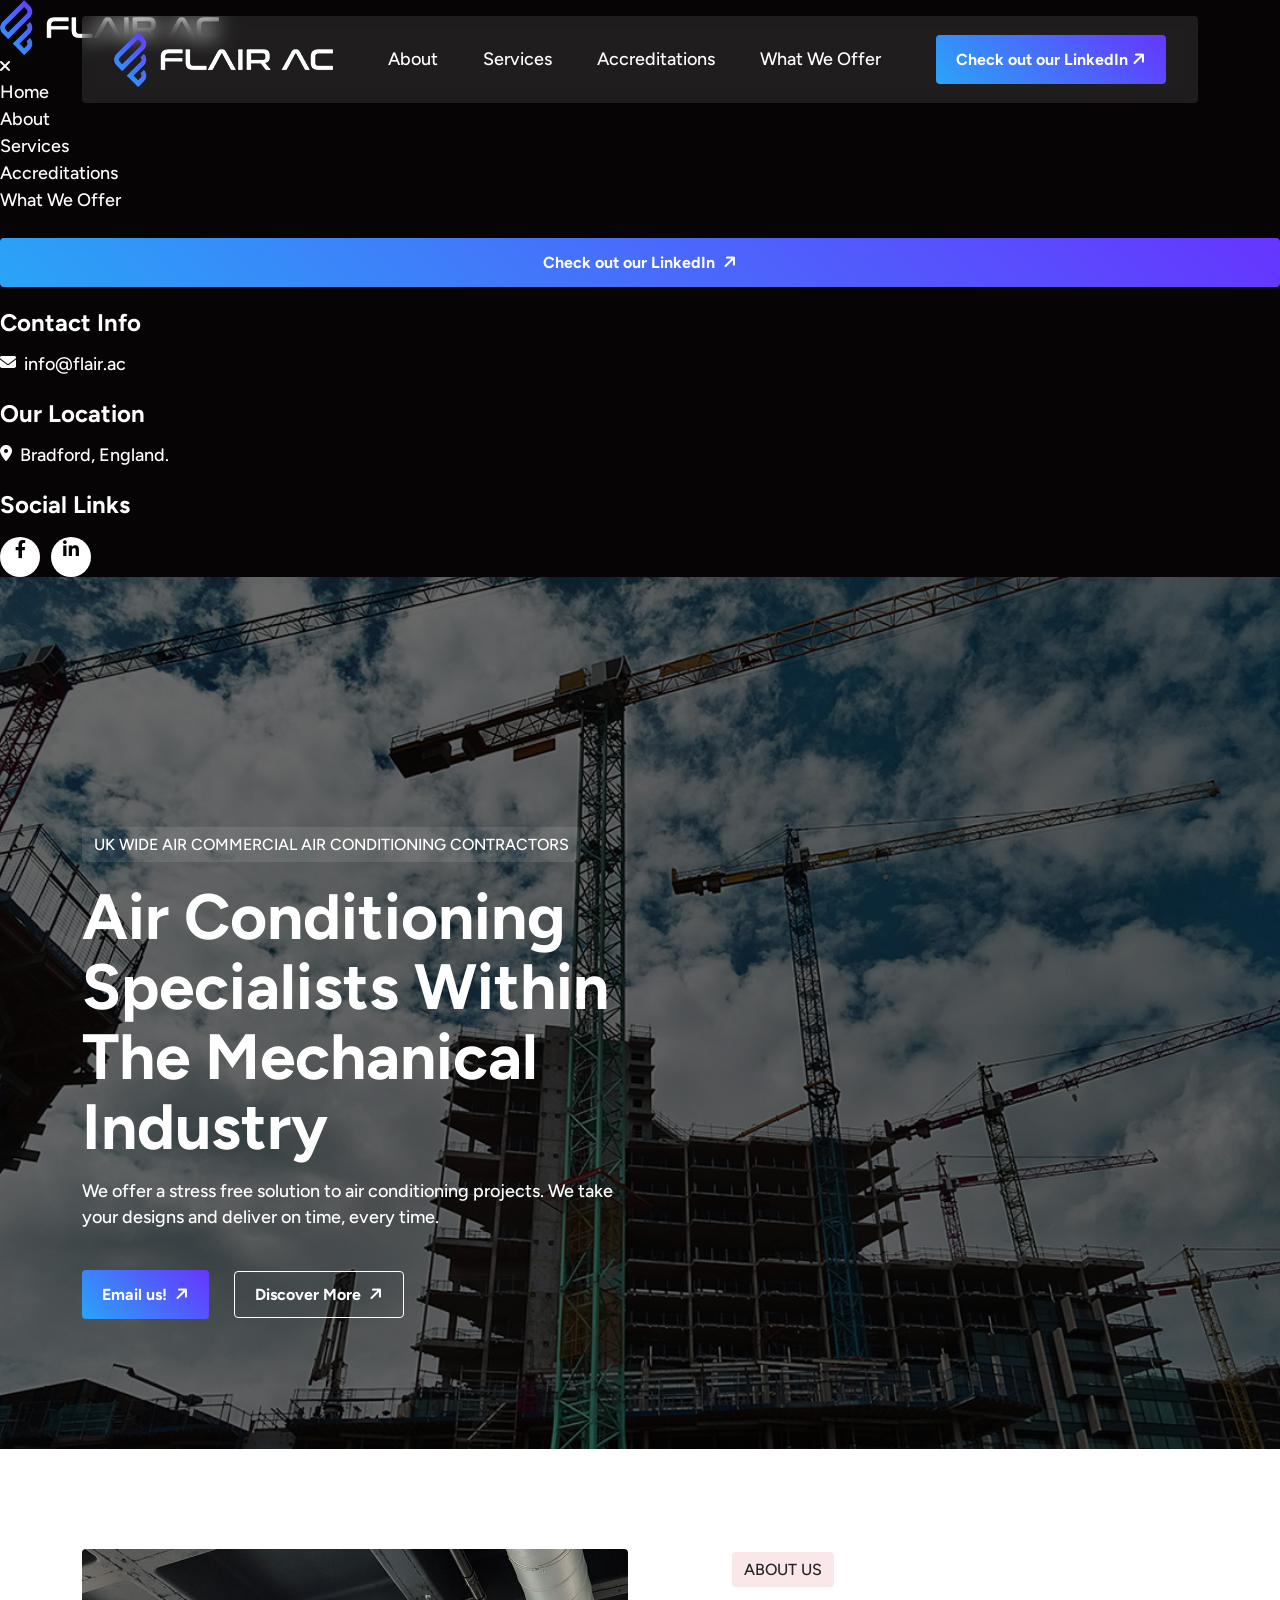
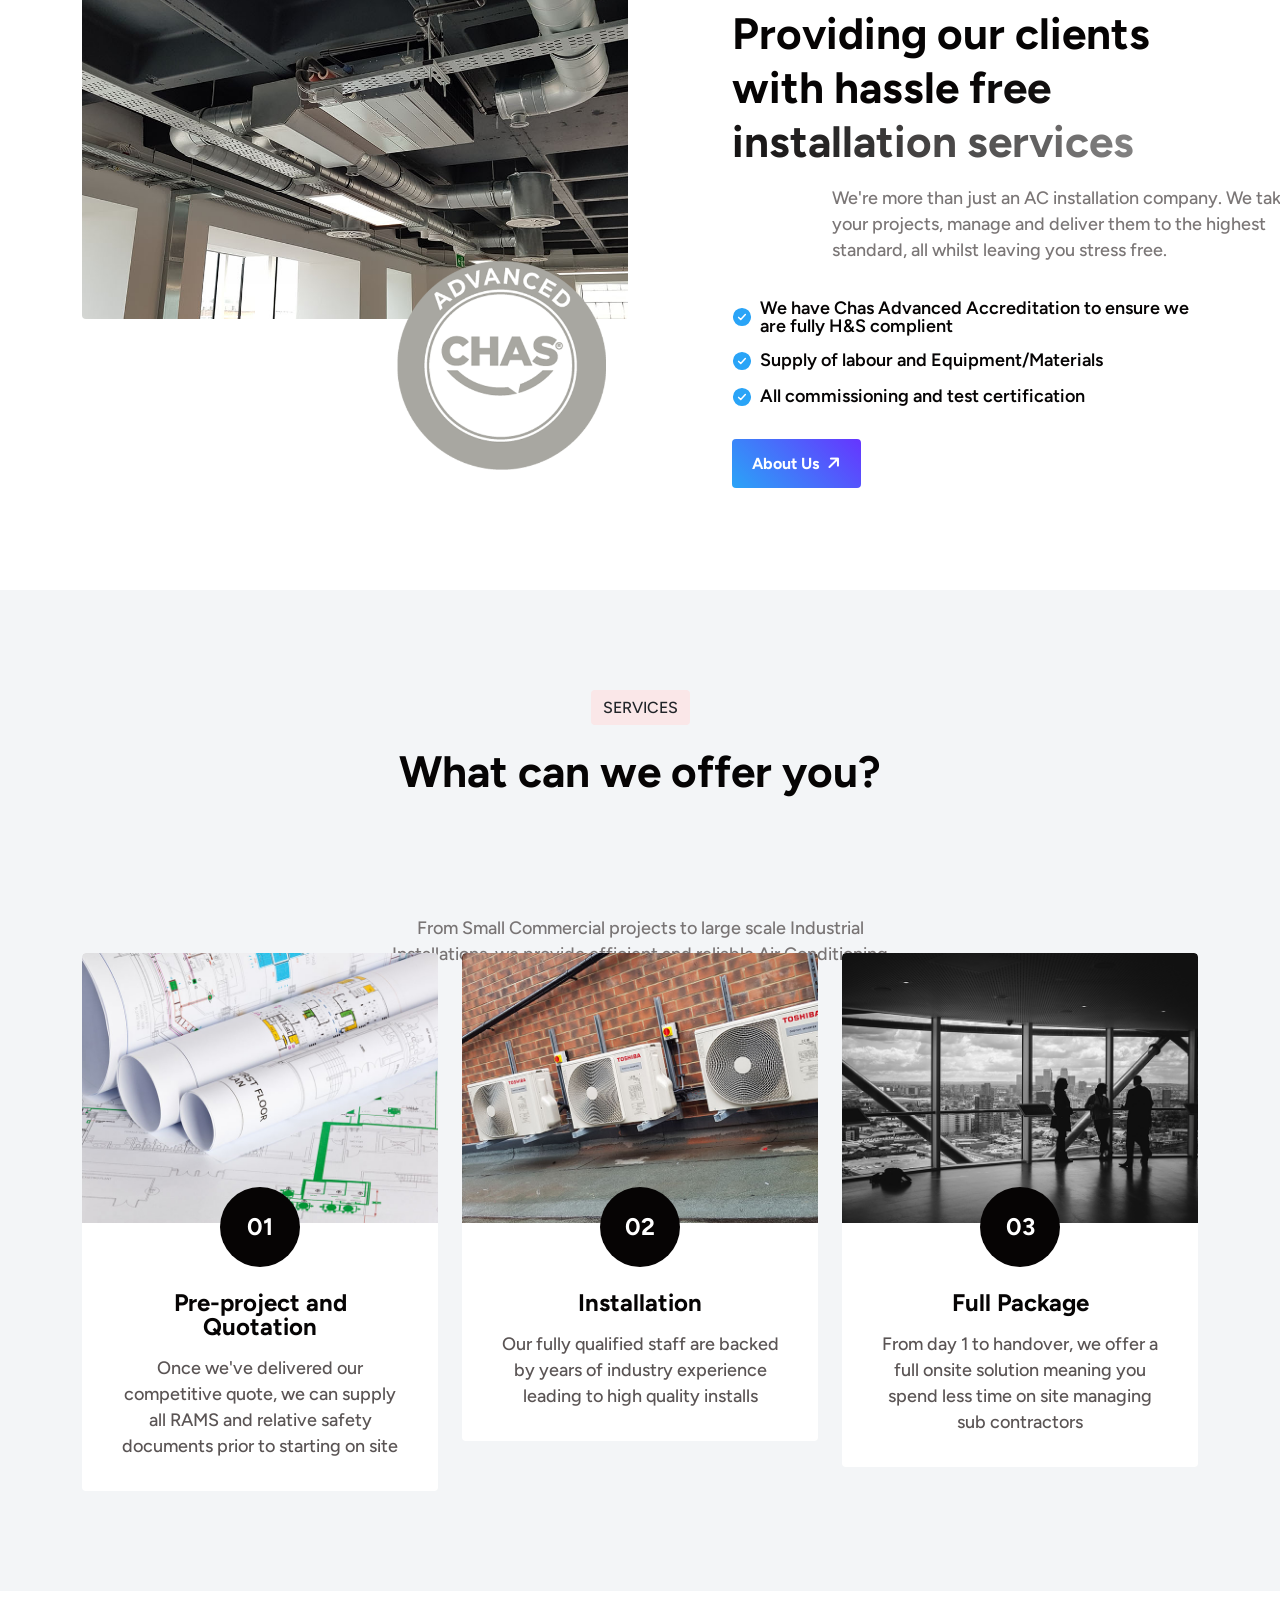
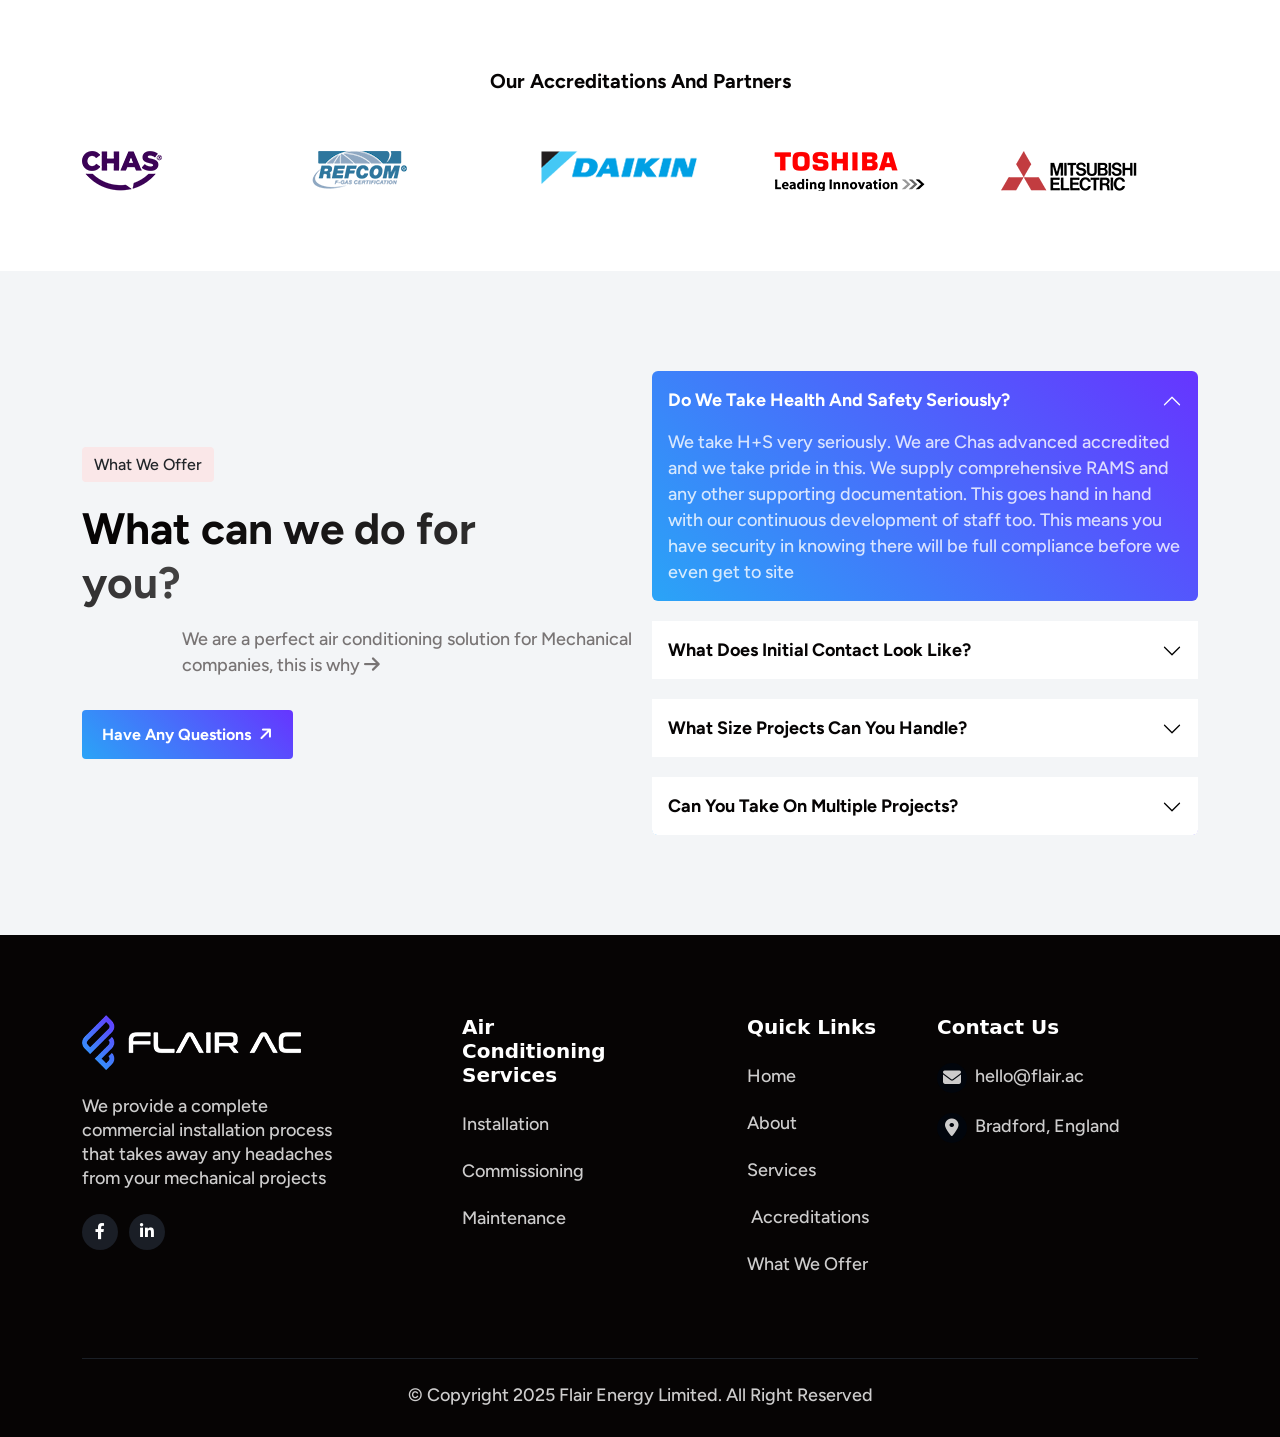
==== commit 6b03b0e3: "update copyright" ====
--- a/index.html
+++ b/index.html
@@ -475,7 +475,7 @@
           </div>
         </div>
         <div class="copyright">
-          <p>© Copyright 2024 Built by the the boss! All Right Reserved</p>
+          <p>© Copyright 2025 Flair Energy Limited. All Right Reserved</p>
         </div>
       </div>
     </div>
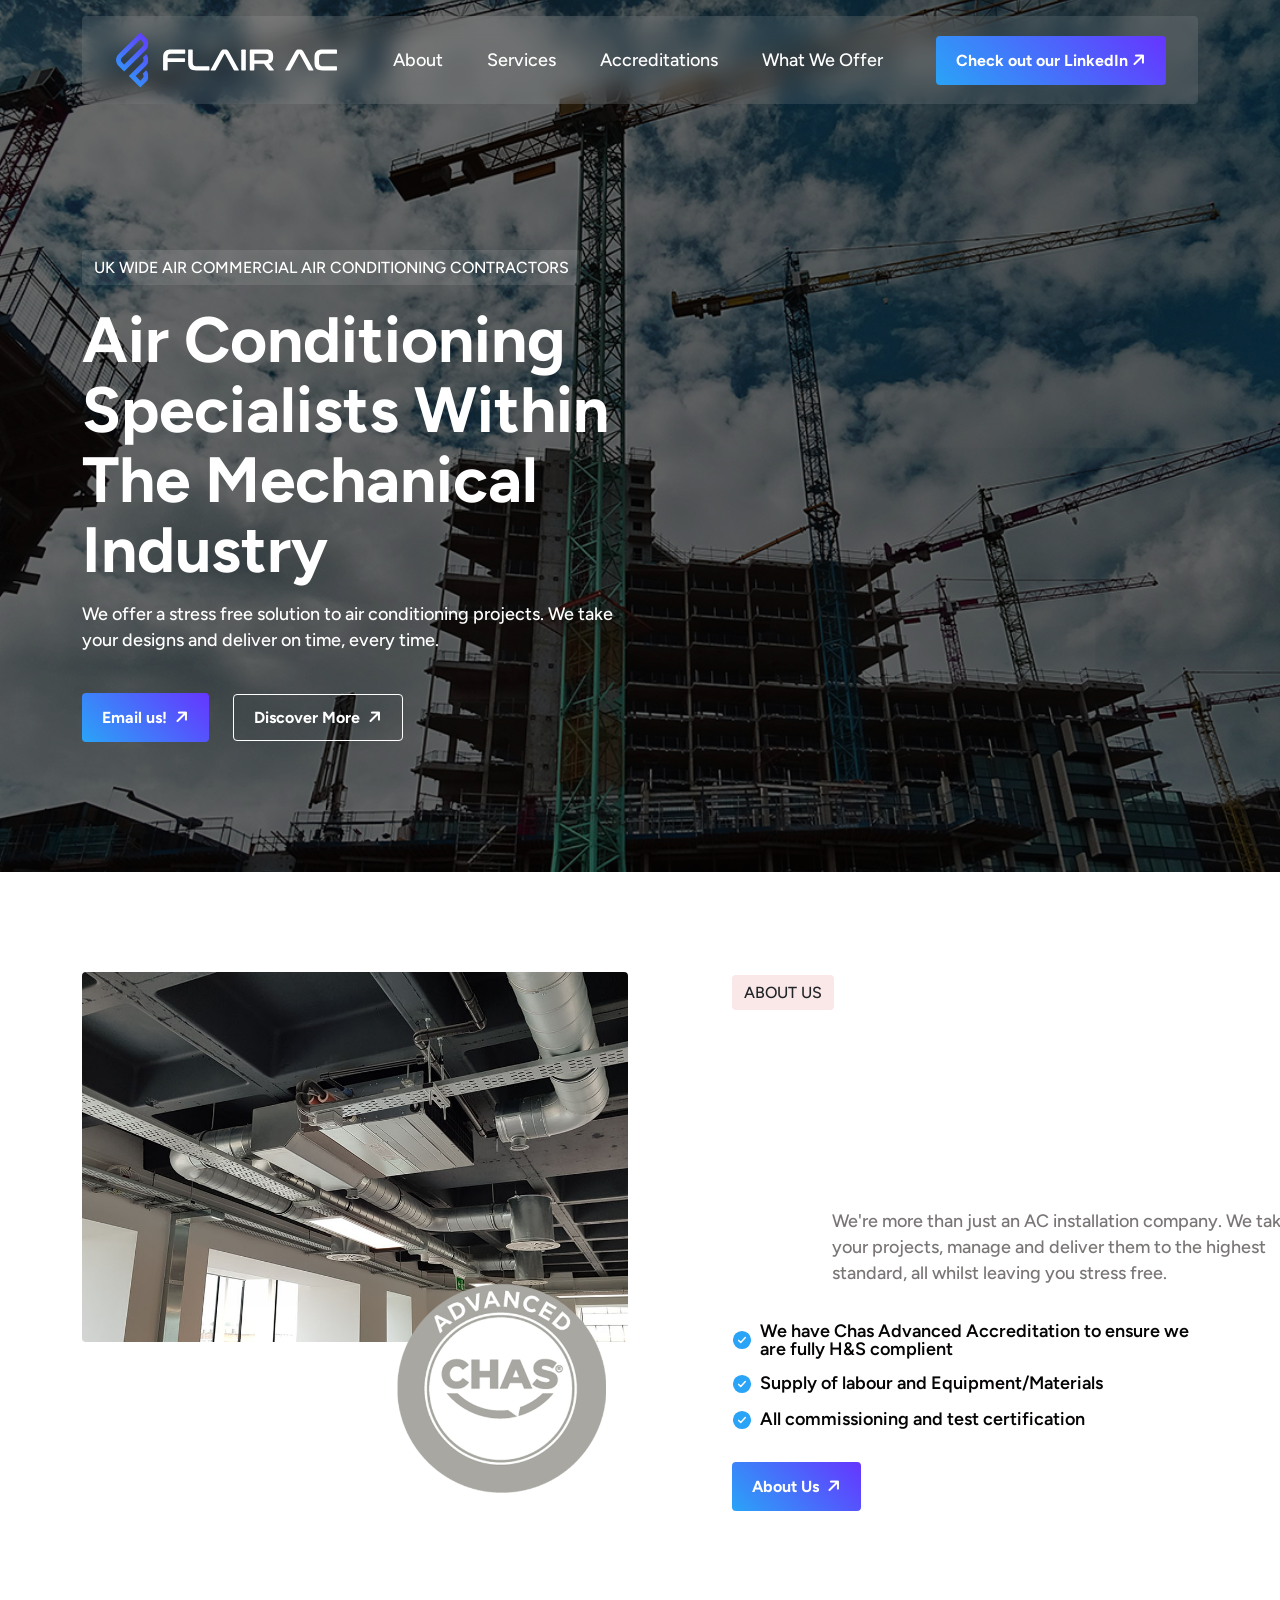
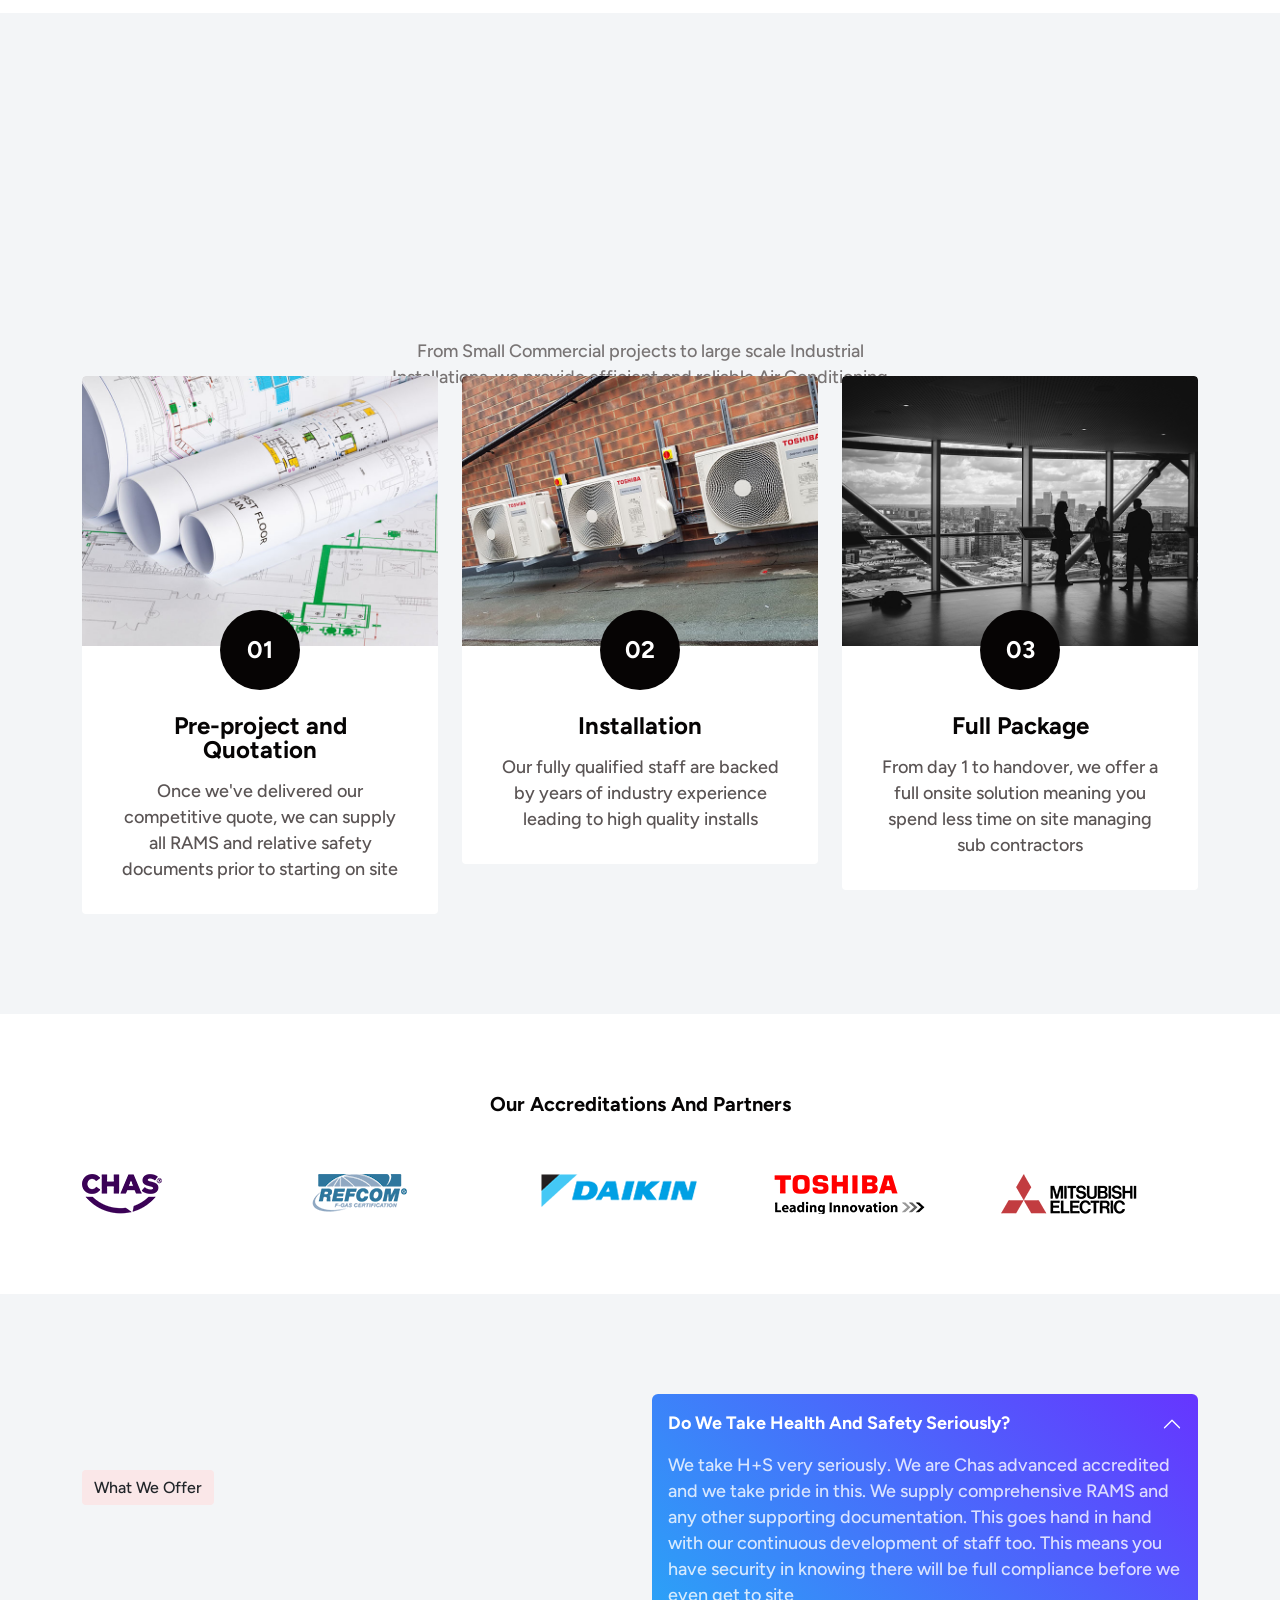
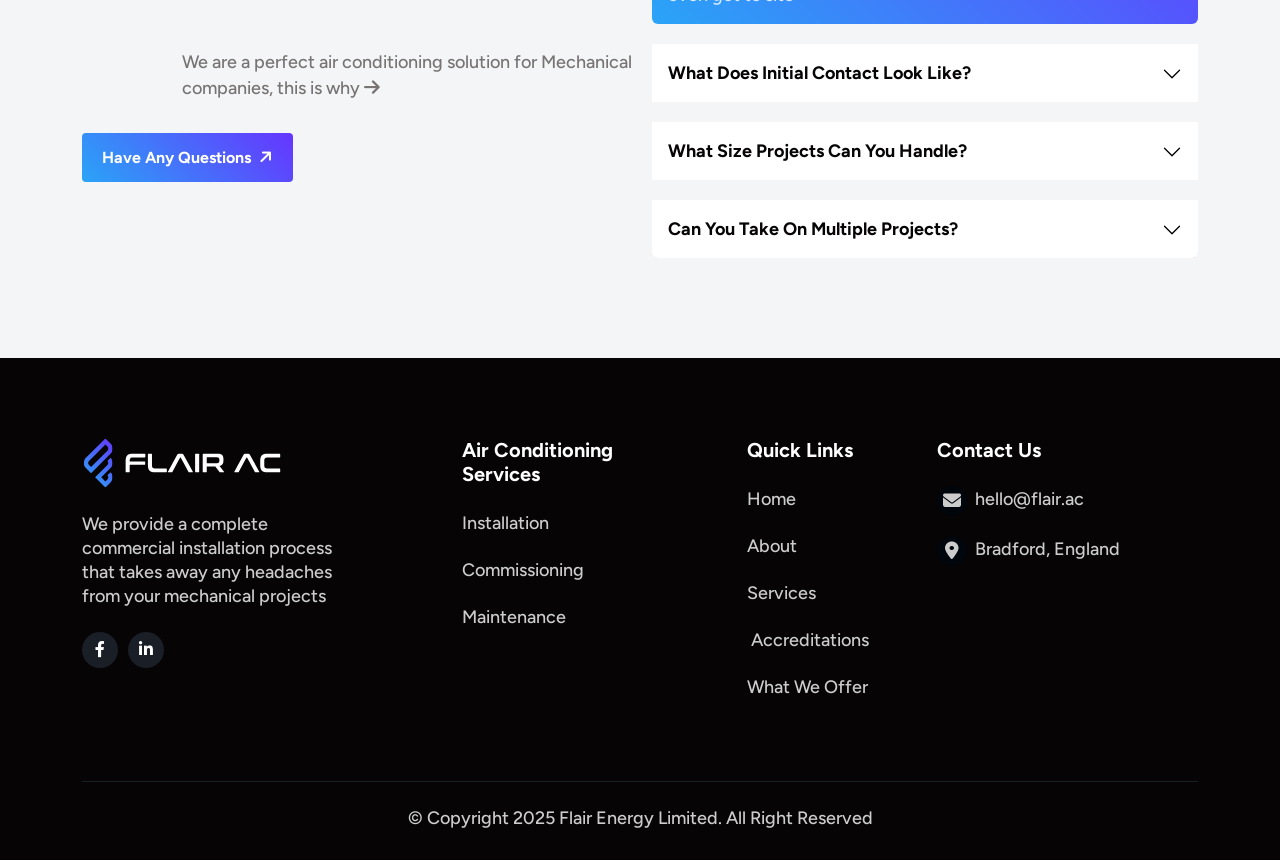
==== commit 672f554e: "Initial commit with logo size adjustments" ====
--- a/index.html
+++ b/index.html
@@ -19,6 +19,7 @@
     <link rel="stylesheet" href="assets/css/plugins/slick-slider.css">
     <link rel="stylesheet" href="assets/css/plugins/nice-select.css">
     <link rel="stylesheet" href="assets/css/main.css">
+    <link rel="stylesheet" href="assets/css/custom.css">
 
   <!--=====  JS SCRIPT LINK =======-->
   <script src="assets/js/plugins/jquery-3-6-0.min.js"></script>
@@ -53,7 +54,7 @@
             <nav id="navbar-example2" class="navbar">
             <div class="header-elements">
               <div class="site-logo">
-                <a href="#header"><img src="assets/img/logo/WebLogo1.png" alt=""></a>
+                <a href="#header"><img src="assets/img/logo/flair-white.svg" alt=""></a>
               </div>
               <div class="main-menu">
                 <ul>
@@ -82,7 +83,7 @@
     <div class="col-12">
       <div class="mobile-header-elements">
         <div class="mobile-logo">
-          <a href="#header"><img src="assets/img/logo/WebLogo1.png" alt=""></a>
+          <a href="#header"><img src="assets/img/logo/flair-white.svg" alt=""></a>
         </div>
         <div class="mobile-nav-icon dots-menu">
           <i class="fa-solid fa-bars"></i>
@@ -95,7 +96,7 @@
 <div class="mobile-sidebar mobile-sidebar1">
   <div class="logosicon-area">
     <div class="logos">
-      <img src="assets/img/logo/WebLogo1.png" alt="">
+      <img src="assets/img/logo/flair-white.svg" alt="">
     </div>
     <div class="menu-close">
       <i class="fa-solid fa-xmark"></i>
@@ -419,7 +420,7 @@
           <div class="row">
             <div class="col-lg-3 col-md-6">
               <div class="logo-content">
-                <img src="assets/img/logo/WebLogo1.png" alt="">
+                <img src="assets/img/logo/flair-white.svg" alt="">
                 <p>We provide a complete commercial installation process that takes away any headaches from your mechanical projects </p>
                 <ul>
                   <li><a href="https://www.facebook.com/flairac"><i class="fa-brands fa-facebook-f"></i></a></li>
--- a/assets/css/plugins/mobile.css
+++ b/assets/css/plugins/mobile.css
@@ -0,0 +1,227 @@
+/*
+
+Plugin Name: Multi Drop Down Mobile menu
+version: 1.0
+Author: Abdul Rabby
+Desc: 
+
+
+
+*/
+
+
+
+
+/*Base css*/
+
+*{
+    margin: 0;
+    padding: 0;
+}
+body{
+    font-size: 16px;
+    font-family: "Figtree", sans-serif;
+}
+
+a, a:hover{
+    outline: none;
+    text-decoration: none;
+}
+
+ul, li{
+    list-style: none;
+}
+
+
+
+
+/*Menu Css*/
+
+.mobile-logo a{
+    font-size: 20px;
+    font-weight: 500;
+    color: #161616;
+    text-decoration: none;
+}
+
+.mobile-logo a img {
+    filter: invert(1);
+}
+
+.mobile-header {
+    position: absolute;
+    top: 0;
+    left: 0;
+    width: 100%;
+    padding: 17px 0;
+    z-index: 9;
+    
+}
+
+.mobile-header-elements {
+    display: flex;
+    align-items: center;
+    justify-content: space-between;
+}
+
+.mobile-nav-icon {
+    font-size: 23px;
+    border: 1px solid;
+    width: 40px;
+    height: 40px;
+    display: flex;
+    align-items: center;
+    justify-content: center;
+    border-radius: 4px;
+    color: #161616;
+}
+
+
+
+.mobile-sidebar {
+    position: fixed;
+    height: 100%;
+    width: 100%;
+    background:#F6F6EC;
+    z-index: 99;
+    padding: 40px 30px;
+    left: -100%;
+    top: 0;
+    visibility: hidden;
+    opacity: 0;
+    transition: all .3s;
+    
+    
+}
+
+.mobile-sidebar .contact-icon{
+    background: #161616;
+}
+
+
+.mobile-sidebar.mobile-menu-active{
+    left: 0;
+    visibility: visible;
+    opacity: 1;
+    transition: all .3s;
+    overflow-y:scroll ;
+}
+
+.menu-close {
+    position: absolute;
+    right: 20px;
+    top: 20px;
+    font-size: 25px;
+    color: #161616;
+    cursor: pointer;
+}
+
+.mobile-nav li a {
+    font-size: 18px;
+    line-height: 24px;
+    color: #161616;
+    padding: 10px 0;
+    display: block;
+    font-family: "Figtree", sans-serif;
+    font-weight: 500 !important;
+}
+
+
+ul.mobile-nav-list {
+    margin-top: 30px;
+}
+
+
+li.has-children {
+    position: relative;
+    z-index: 2;
+}
+
+span.mobile-nav-menu-icon {
+    position: absolute;
+    right: 0;
+    top: 0;
+    height: 50px;
+    width: 50px;
+    text-align: center;
+    line-height: 50px;
+    color: #161616;
+}
+
+ul.mobile-menu-sub {
+    display: none;
+    position: relative;
+    left: 0;
+    padding-left: 10px;
+    transition: all .3s;
+}
+
+ul.mobile-menu-sub.sub-menu-active{
+    display: block;
+    position: relative;
+    transition: all .3s;
+}
+
+
+
+.mobile-nav li {
+    position: relative;
+    z-index: 2;
+}
+
+span.submenu-button {
+    position: absolute;
+    width: 100%;
+    height: 44px;
+    top: 0;
+    left: 0;
+    z-index: 3;
+    transition: all .3s;
+}
+
+span.submenu-button:after, span.submenu-button:before {
+    position: absolute;
+    content: "";
+    height: 20px;
+    width: 2px;
+    background: #161616;
+    top: 12px;
+    right: 9px;
+    transition: all .3s;
+}
+
+span.submenu-button:before {
+    height: 2px;
+    width: 20px;
+    right: 0px;
+    top: 22px;
+}
+
+span.submenu-button.submenu-opened:after {
+    visibility: hidden;
+    opacity: 0;
+}
+
+.sub-menu{
+    display: none;
+    padding-left: 15px;
+}
+
+
+span.multi-drop-icon {
+    position: absolute;
+    right: 10px;
+    width: 20px;
+    height: 100%;
+    top: 0;
+    text-align: center;
+    display: flex;
+    align-items: center;
+    justify-content: flex-end;
+}
+
+
+ul.mobile-nav-list {
+    max-height: 500px;
+    overflow-y: scroll;
+}
--- a/assets/css/main.css
+++ b/assets/css/main.css
@@ -7145,6 +7145,7153 @@
   li {
   display: block;
 }
+@import url("https://fonts.googleapis.com/css2?family=Figtree:ital,wght@0,300..900;1,300..900&family=Marcellus+SC&family=Outfit:wght@100..900&family=Playfair+Display:ital,wght@0,400..900;1,400..900&display=swap");
+body,
+html {
+  overflow-x: hidden;
+}
+
+a,
+a:hover {
+  text-decoration: none;
+}
+
+ul {
+  padding: 0;
+  margin: 0;
+}
+ul li {
+  list-style: none;
+}
+
+h2,
+p {
+  margin-bottom: 0;
+}
+
+h1,
+h2,
+h3,
+h4,
+h5,
+h6 {
+  margin-bottom: 0;
+}
+
+input,
+textarea {
+  background: none;
+  border: none;
+  outline: none;
+}
+
+img {
+  max-width: 100%;
+  max-height: 100%;
+  transition: all 0.4s ease-in-out;
+}
+
+.space6 {
+  height: 6px;
+}
+
+.space8 {
+  height: 8px;
+}
+
+.space10 {
+  height: 10px;
+}
+
+.space12 {
+  height: 12px;
+}
+
+.space14 {
+  height: 14px;
+}
+
+.space16 {
+  height: 16px;
+}
+
+.space18 {
+  height: 18px;
+}
+
+.space20 {
+  height: 20px;
+}
+
+.space22 {
+  height: 22px;
+}
+
+.space24 {
+  height: 24px;
+}
+
+.space26 {
+  height: 26px;
+}
+
+.space28 {
+  height: 28px;
+}
+
+.space30 {
+  height: 30px;
+}
+
+.space32 {
+  height: 32px;
+}
+
+.space34 {
+  height: 34px;
+}
+
+.space36 {
+  height: 36px;
+}
+
+.space38 {
+  height: 38px;
+}
+
+.space40 {
+  height: 40px;
+}
+
+.space42 {
+  height: 42px;
+}
+
+.space44 {
+  height: 44px;
+}
+
+.space46 {
+  height: 46px;
+}
+
+.space48 {
+  height: 48px;
+}
+
+.space50 {
+  height: 50px;
+}
+
+.space52 {
+  height: 52px;
+}
+
+.space54 {
+  height: 54px;
+}
+
+.space56 {
+  height: 56px;
+}
+
+.space58 {
+  height: 58px;
+}
+
+.space60 {
+  height: 60px;
+}
+
+.space62 {
+  height: 62px;
+}
+
+.space64 {
+  height: 64px;
+}
+
+.space66 {
+  height: 66px;
+}
+
+.space68 {
+  height: 68px;
+}
+
+.space70 {
+  height: 70px;
+}
+
+.space72 {
+  height: 72px;
+}
+
+.space74 {
+  height: 74px;
+}
+
+.space76 {
+  height: 76px;
+}
+
+.space78 {
+  height: 78px;
+}
+
+.space80 {
+  height: 80px;
+}
+
+.space82 {
+  height: 82px;
+}
+
+.space84 {
+  height: 84px;
+}
+
+.space86 {
+  height: 86px;
+}
+
+.space {
+  height: 88px;
+}
+
+.space90 {
+  height: 90px;
+}
+
+.space92 {
+  height: 92px;
+}
+
+.space94 {
+  height: 94px;
+}
+
+.space96 {
+  height: 96px;
+}
+
+.space98 {
+  height: 98px;
+}
+
+.space100 {
+  height: 100px;
+}
+
+@keyframes animation-5 {
+  0% {
+    transform: scale(1);
+  }
+  100% {
+    transform: scale(1.1);
+  }
+}
+.aniamtion-key-5 {
+  position: relative;
+  animation-name: animation-5;
+  animation-duration: 1s;
+  animation-iteration-count: infinite;
+  animation-direction: alternate;
+  transition: all 0.4s ease-in-out;
+}
+
+@keyframes animation-7 {
+  0% {
+    transform: rotate(0);
+  }
+  100% {
+    transform: rotate(-1000deg);
+  }
+}
+.keyframe5 {
+  position: relative;
+  animation-name: animation-7;
+  animation-duration: 40s;
+  animation-iteration-count: infinite;
+  animation-direction: alternate;
+  animation-timing-function: cubic-bezier(0.59, 0.59, 1, 1);
+}
+
+@keyframes animation-1 {
+  0% {
+    transform: translateY(0);
+  }
+  100% {
+    transform: translateY(30px);
+  }
+}
+.aniamtion-key-1 {
+  position: relative;
+  animation-name: animation-1;
+  animation-duration: 1.3s;
+  animation-iteration-count: infinite;
+  animation-direction: alternate;
+}
+
+@keyframes animation-2 {
+  0% {
+    transform: translateX(0);
+  }
+  100% {
+    transform: translateX(50px);
+  }
+}
+.aniamtion-key-2 {
+  position: relative;
+  animation-name: animation-2;
+  animation-duration: 1.3s;
+  animation-iteration-count: infinite;
+  animation-direction: alternate;
+}
+
+@keyframes animation-3 {
+  0% {
+    transform: translateY(0);
+  }
+  100% {
+    transform: translateY(60px);
+  }
+}
+.aniamtion-key-3 {
+  position: relative;
+  animation-name: animation-3;
+  animation-duration: 1.3s;
+  animation-iteration-count: infinite;
+  animation-direction: alternate;
+}
+
+@keyframes animation-4 {
+  0% {
+    transform: translateY(0);
+  }
+  100% {
+    transform: translateY(40px);
+  }
+}
+.aniamtion-key-4 {
+  position: relative;
+  animation-name: animation-4;
+  animation-duration: 1.6s;
+  animation-iteration-count: infinite;
+  animation-direction: alternate;
+}
+
+@keyframes animation-6 {
+  0% {
+    transform: translateY(0);
+  }
+  100% {
+    transform: translateY(50px);
+  }
+}
+.aniamtion-key-6 {
+  position: relative;
+  animation-name: animation-6;
+  animation-duration: 1.9s;
+  animation-iteration-count: infinite;
+  animation-direction: alternate;
+}
+
+@keyframes animation-8 {
+  0% {
+    padding-left: 0px;
+  }
+  100% {
+    padding-left: 50px;
+  }
+}
+.aniamtion-key-7 {
+  position: relative;
+  animation-name: animation-8;
+  animation-duration: 1.3s;
+  animation-iteration-count: infinite;
+  animation-direction: alternate;
+}
+@keyframes fade-in-down {
+  0% {
+    transform: translate3d(0, -50px, 0);
+  }
+  100% {
+    opacity: 1;
+    transform: none;
+  }
+}
+@keyframes pulse-border {
+  0% {
+    transform: translateX(-50%) translateY(-50%) translateZ(0) scale(1);
+    opacity: 1;
+  }
+  100% {
+    transform: translateX(-50%) translateY(-50%) translateZ(0) scale(1.5);
+    opacity: 0;
+  }
+}
+@keyframes marquee {
+  0% {
+    transform: translateX(0);
+  }
+  100% {
+    transform: translatex(-100%);
+  }
+}
+@keyframes marquee-2 {
+  0% {
+    transform: translateX(-100%);
+  }
+  100% {
+    transform: translatex(0);
+  }
+}
+:root {
+  --ztc-text-text-1: #fff;
+  --ztc-text-text-2: linear-gradient(45deg, #2aa4f7, #6635ff);
+  --ztc-text-text-3: #060404;
+  --ztc-text-text-4: #5a5454;
+  --ztc-text-text-5: #142637;
+  --ztc-text-text-6: #525455;
+  --ztc-text-text-7: #0a0400;
+  --ztc-text-text-8: #5f5c5a;
+  --ztc-text-text-9: #ec631a;
+  --ztc-text-text-10: #01060e;
+  --ztc-text-text-11: #5a5a5a;
+  --ztc-bg-bg-1: #f3f5f7;
+  --ztc-bg-bg-2: #fae7e8;
+  --ztc-bg-bg-3: #ffd028;
+  --ztc-bg-bg-4: #2c3c4b;
+  --ztc-bg-bg-5: #e7e9eb;
+  --ztc-bg-bg-6: #b9bec3;
+  --ztc-bg-bg-7: #ee6400;
+  --ztc-bg-bg-8: #f3e7de;
+  --ztc-bg-bg-10: #fdf0e5;
+  --ztc-bg-bg-11: #0145ac;
+  --ztc-bg-bg-12: #dbe4f3;
+  --ztc-bg-bg-13: #e6ecf7;
+  --ztc-bg-bg-14: #e7ecf3;
+  --ztc-border-border-1: #f0f0f0;
+  --ztc-border-border-2: #dfdcdc;
+  --ztc-font-size-font-s10: 10px;
+  --ztc-font-size-font-s12: 12px;
+  --ztc-font-size-font-s14: 14px;
+  --ztc-font-size-font-s16: 16px;
+  --ztc-font-size-font-s18: 18px;
+  --ztc-font-size-font-s20: 20px;
+  --ztc-font-size-font-s22: 22px;
+  --ztc-font-size-font-s24: 24px;
+  --ztc-font-size-font-s26: 26px;
+  --ztc-font-size-font-s28: 28px;
+  --ztc-font-size-font-s30: 30px;
+  --ztc-font-size-font-s32: 32px;
+  --ztc-font-size-font-s34: 34px;
+  --ztc-font-size-font-s36: 36px;
+  --ztc-font-size-font-s38: 38px;
+  --ztc-font-size-font-s40: 40px;
+  --ztc-font-size-font-s42: 42px;
+  --ztc-font-size-font-s44: 44px;
+  --ztc-font-size-font-s46: 46px;
+  --ztc-font-size-font-s48: 48px;
+  --ztc-font-size-font-s50: 50px;
+  --ztc-font-size-font-s52: 52px;
+  --ztc-font-size-font-s54: 54px;
+  --ztc-font-size-font-s56: 56px;
+  --ztc-font-size-font-s58: 58px;
+  --ztc-font-size-font-s60: 60px;
+  --ztc-font-size-font-s62: 62px;
+  --ztc-font-size-font-s64: 64px;
+  --ztc-font-size-font-s66: 66px;
+  --ztc-font-size-font-s68: 68px;
+  --ztc-font-size-font-s70: 70px;
+  --ztc-font-size-font-s10: 10px;
+  --ztc-font-size-font-s12: 12px;
+  --ztc-font-size-font-s14: 14px;
+  --ztc-font-size-font-s16: 16px;
+  --ztc-font-size-font-s18: 18px;
+  --ztc-font-size-font-s20: 20px;
+  --ztc-font-size-font-s22: 22px;
+  --ztc-font-size-font-s24: 24px;
+  --ztc-font-size-font-s26: 26px;
+  --ztc-font-size-font-s28: 28px;
+  --ztc-font-size-font-s30: 30px;
+  --ztc-font-size-font-s32: 32px;
+  --ztc-font-size-font-s34: 34px;
+  --ztc-font-size-font-s36: 36px;
+  --ztc-font-size-font-s38: 38px;
+  --ztc-font-size-font-s40: 40px;
+  --ztc-font-size-font-s42: 42px;
+  --ztc-font-size-font-s44: 44px;
+  --ztc-font-size-font-s46: 46px;
+  --ztc-font-size-font-s48: 48px;
+  --ztc-font-size-font-s50: 50px;
+  --ztc-font-size-font-s52: 52px;
+  --ztc-font-size-font-s54: 54px;
+  --ztc-font-size-font-s56: 56px;
+  --ztc-font-size-font-s58: 58px;
+  --ztc-font-size-font-s60: 60px;
+  --ztc-font-size-font-s62: 62px;
+  --ztc-font-size-font-s64: 64px;
+  --ztc-font-size-font-s66: 66px;
+  --ztc-font-size-font-s68: 68px;
+  --ztc-font-size-font-s70: 70px;
+  --ztc-specing-height6: 6px;
+  --ztc-specing-height8: 8px;
+  --ztc-specing-height10: 10px;
+  --ztc-specing-height12: 12px;
+  --ztc-specing-height14: 114px;
+  --ztc-specing-height16: 16px;
+  --ztc-specing-height18: 18px;
+  --ztc-specing-height20: 20px;
+  --ztc-specing-height22: 22px;
+  --ztc-specing-height24: 24px;
+  --ztc-specing-height26: 26px;
+  --ztc-specing-height28: 28px;
+  --ztc-specing-height30: 30px;
+  --ztc-specing-height32: 32px;
+  --ztc-specing-height34: 34px;
+  --ztc-specing-height36: 36px;
+  --ztc-specing-height38: 38px;
+  --ztc-specing-height40: 40px;
+  --ztc-specing-height42: 42px;
+  --ztc-specing-height44: 44px;
+  --ztc-specing-height46: 46px;
+  --ztc-specing-height48: 48px;
+  --ztc-specing-height50: 50px;
+  --ztc-specing-height52: 52px;
+  --ztc-specing-height54: 54px;
+  --ztc-specing-height56: 56px;
+  --ztc-specing-height58: 58px;
+  --ztc-specing-height60: 60px;
+  --ztc-specing-height70: 70px;
+  --ztc-specing-height80: 80px;
+  --ztc-specing-height90: 90px;
+  --ztc-specing-height100: 100px;
+  --ztc-specing-height110: 110px;
+  --ztc-specing-height120: 120px;
+  --ztc-specing-height130: 130px;
+  --ztc-weight-regular: 400;
+  --ztc-weight-medium: 500;
+  --ztc-weight-semibold: 600;
+  --ztc-weight-bold: 700;
+  --ztc-weight-black: 800;
+  --ztc-family-font1: "Figtree", sans-serif;
+}
+
+/*
+============================
+Name:  Current - Electricity Services Templete
+Version: 1.0.0
+Description: Current - Electricity Services Templete
+Author: Vikiglab
+Author URI: https://themeforest.net/user/vikinglab/portfolio
+Location:
+============================
+*/
+/*============= HEDAER CSS AREA ===============*/
+/*============= HERO CSS AREA ===============*/
+/*============= MOBILE-MENU CSS AREA ===============*/
+/*============= ABOUT CSS AREA ===============*/
+/*============= SERVICE CSS AREA ===============*/
+/*============= WORK CSS AREA ===============*/
+/*============= FEATURES CSS AREA ===============*/
+/*============= TESTIMONIAL CSS AREA ===============*/
+/*============= BLOG CSS AREA ===============*/
+/*============= CONTACT CSS AREA ===============*/
+/*============= TEAM CSS AREA ===============*/
+/*============= FAQ CSS AREA ===============*/
+/*============= CASE CSS AREA ===============*/
+/*============= FOOTER CSS AREA ===============*/
+/*============= COMMON CSS AREA ===============*/
+.heading1 h5 {
+  font-family: var(--ztc-family-font1);
+  font-size: var(--ztc-font-size-font-s16);
+  font-weight: var(--ztc-weight-medium);
+  color: var(--ztc-text-text-1);
+  border-radius: 4px;
+  padding: 8px 12px;
+  text-transform: capitalize;
+  display: inline-block;
+  position: relative;
+  z-index: 1;
+  margin-bottom: 20px;
+}
+.heading1 h5::after {
+  position: absolute;
+  content: "";
+  height: 100%;
+  width: 100%;
+  left: 0;
+  top: 0;
+  border-radius: 4px;
+  background: var(--ztc-text-text-1);
+  opacity: 10%;
+  z-index: -1;
+}
+.heading1 h1 {
+  font-family: var(--ztc-family-font1);
+  font-size: var(--ztc-font-size-font-s64);
+  line-height: var(--ztc-font-size-font-s70);
+  font-weight: var(--ztc-weight-bold);
+  color: var(--ztc-text-text-1);
+  text-transform: capitalize;
+  margin-bottom: 16px;
+}
+@media (max-width: 767px) {
+  .heading1 h1 {
+    font-size: var(--ztc-font-size-font-s32);
+    line-height: var(--ztc-font-size-font-s42);
+  }
+}
+.heading1 p {
+  font-family: var(--ztc-family-font1);
+  font-size: var(--ztc-font-size-font-s18);
+  line-height: var(--ztc-font-size-font-s26);
+  font-weight: var(--ztc-weight-medium);
+  color: var(--ztc-text-text-1);
+  opacity: 0.9 !important;
+  margin-bottom: 10px;
+}
+
+.heading2 h5 {
+  font-family: var(--ztc-family-font1);
+  font-size: var(--ztc-font-size-font-s16);
+  font-weight: var(--ztc-weight-medium);
+  color: var(--ztc-text-text-2);
+  border-radius: 4px;
+  padding: 8px 12px;
+  text-transform: capitalize;
+  display: inline-block;
+  position: relative;
+  z-index: 1;
+  margin-bottom: 20px;
+}
+.heading2 h5::after {
+  position: absolute;
+  content: "";
+  height: 100%;
+  width: 100%;
+  left: 0;
+  top: 0;
+  border-radius: 4px;
+  background: var(--ztc-bg-bg-2);
+  z-index: -1;
+}
+.heading2 h2 {
+  font-family: var(--ztc-family-font1);
+  font-size: var(--ztc-font-size-font-s44);
+  line-height: var(--ztc-font-size-font-s54);
+  font-weight: var(--ztc-weight-bold);
+  color: var(--ztc-text-text-3);
+  margin-bottom: 16px;
+}
+@media (max-width: 767px) {
+  .heading2 h2 {
+    font-size: var(--ztc-font-size-font-s32);
+    line-height: var(--ztc-font-size-font-s42);
+  }
+}
+.heading2 p {
+  font-family: var(--ztc-family-font1);
+  font-size: var(--ztc-font-size-font-s18);
+  line-height: var(--ztc-font-size-font-s26);
+  font-weight: var(--ztc-weight-medium);
+  color: var(--ztc-text-text-4);
+  margin-bottom: 10px;
+  opacity: 80% !important;
+}
+
+.heading3 h5 {
+  font-family: var(--ztc-family-font1);
+  font-size: var(--ztc-font-size-font-s16);
+  line-height: var(--ztc-font-size-font-s16);
+  color: var(--ztc-text-text-1);
+  font-weight: var(--ztc-weight-medium);
+  text-transform: capitalize;
+  border-radius: 4px;
+  display: inline-block;
+  background: var(--ztc-bg-bg-4);
+  padding: 8px 12px;
+  margin-bottom: 24px;
+}
+.heading3 h1 {
+  font-family: var(--ztc-family-font1);
+  font-size: var(--ztc-font-size-font-s64);
+  line-height: var(--ztc-font-size-font-s70);
+  font-weight: var(--ztc-weight-bold);
+  color: var(--ztc-text-text-1);
+  margin-bottom: 20px;
+}
+@media (max-width: 767px) {
+  .heading3 h1 {
+    font-size: var(--ztc-font-size-font-s32);
+    line-height: var(--ztc-font-size-font-s42);
+  }
+}
+.heading3 p {
+  font-family: var(--ztc-family-font1);
+  font-size: var(--ztc-font-size-font-s18);
+  font-weight: var(--ztc-weight-medium);
+  color: var(--ztc-text-text-1);
+  opacity: 80% !important;
+  line-height: var(--ztc-font-size-font-s26);
+}
+
+.heading4 h5 {
+  font-family: var(--ztc-family-font1);
+  font-size: var(--ztc-font-size-font-s16);
+  line-height: var(--ztc-font-size-font-s16);
+  color: var(--ztc-text-text-5);
+  font-weight: var(--ztc-weight-medium);
+  text-transform: capitalize;
+  border-radius: 4px;
+  display: inline-block;
+  background: var(--ztc-bg-bg-5);
+  padding: 8px 12px;
+  margin-bottom: 16px;
+}
+.heading4 h2 {
+  font-family: var(--ztc-family-font1);
+  font-size: var(--ztc-font-size-font-s44);
+  line-height: var(--ztc-font-size-font-s54);
+  font-weight: var(--ztc-weight-bold);
+  color: var(--ztc-text-text-5);
+  margin-bottom: 16px;
+}
+@media (max-width: 767px) {
+  .heading4 h2 {
+    font-size: var(--ztc-font-size-font-s32);
+    line-height: var(--ztc-font-size-font-s42);
+  }
+}
+.heading4 p {
+  font-family: var(--ztc-family-font1);
+  font-size: var(--ztc-font-size-font-s18);
+  font-weight: var(--ztc-weight-medium);
+  color: var(--ztc-text-text-6);
+  line-height: var(--ztc-font-size-font-s26);
+}
+
+.heading5 h5 {
+  font-family: var(--ztc-family-font1);
+  font-size: var(--ztc-font-size-font-s16);
+  line-height: var(--ztc-font-size-font-s16);
+  color: var(--ztc-bg-bg-7);
+  font-weight: var(--ztc-weight-medium);
+  text-transform: capitalize;
+  border-radius: 4px;
+  display: inline-block;
+  background: var(--ztc-bg-bg-8);
+  padding: 8px 12px;
+  margin-bottom: 24px;
+}
+.heading5 h1 {
+  font-family: var(--ztc-family-font1);
+  font-size: var(--ztc-font-size-font-s64);
+  line-height: var(--ztc-font-size-font-s70);
+  font-weight: var(--ztc-weight-bold);
+  color: var(--ztc-text-text-7);
+  margin-bottom: 20px;
+}
+@media (max-width: 767px) {
+  .heading5 h1 {
+    font-size: var(--ztc-font-size-font-s32);
+    line-height: var(--ztc-font-size-font-s42);
+  }
+}
+.heading5 p {
+  font-family: var(--ztc-family-font1);
+  font-size: var(--ztc-font-size-font-s18);
+  font-weight: var(--ztc-weight-medium);
+  color: var(--ztc-text-text-8);
+  opacity: 80% !important;
+  line-height: var(--ztc-font-size-font-s26);
+}
+
+.heading6 h5 {
+  font-family: var(--ztc-family-font1);
+  font-size: var(--ztc-font-size-font-s16);
+  line-height: var(--ztc-font-size-font-s16);
+  color: var(--ztc-bg-bg-7);
+  font-weight: var(--ztc-weight-medium);
+  text-transform: capitalize;
+  border-radius: 4px;
+  display: inline-block;
+  background: var(--ztc-bg-bg-10);
+  padding: 8px 12px;
+  margin-bottom: 16px;
+}
+.heading6 h2 {
+  font-family: var(--ztc-family-font1);
+  font-size: var(--ztc-font-size-font-s44);
+  line-height: var(--ztc-font-size-font-s54);
+  font-weight: var(--ztc-weight-bold);
+  color: var(--ztc-text-text-7);
+  margin-bottom: 16px;
+}
+@media (max-width: 767px) {
+  .heading6 h2 {
+    font-size: var(--ztc-font-size-font-s32);
+    line-height: var(--ztc-font-size-font-s42);
+  }
+}
+.heading6 p {
+  font-family: var(--ztc-family-font1);
+  font-size: var(--ztc-font-size-font-s18);
+  font-weight: var(--ztc-weight-medium);
+  color: var(--ztc-text-text-8);
+  opacity: 80% !important;
+  line-height: var(--ztc-font-size-font-s26);
+}
+
+.heading7 h5 {
+  font-family: var(--ztc-family-font1);
+  font-size: var(--ztc-font-size-font-s16);
+  line-height: var(--ztc-font-size-font-s16);
+  color: var(--ztc-text-text-1);
+  font-weight: var(--ztc-weight-medium);
+  text-transform: capitalize;
+  border-radius: 4px;
+  display: inline-block;
+  padding: 8px 12px;
+  margin-bottom: 16px;
+  position: relative;
+}
+.heading7 h5::after {
+  position: absolute;
+  content: "";
+  height: 100%;
+  width: 100%;
+  left: 0;
+  top: 0;
+  border-radius: 4px;
+  background: var(--ztc-text-text-1);
+  opacity: 10%;
+  z-index: -1;
+}
+.heading7 h2 {
+  font-family: var(--ztc-family-font1);
+  font-size: var(--ztc-font-size-font-s44);
+  line-height: var(--ztc-font-size-font-s54);
+  font-weight: var(--ztc-weight-bold);
+  color: var(--ztc-text-text-1);
+  margin-bottom: 16px;
+}
+@media (max-width: 767px) {
+  .heading7 h2 {
+    font-size: var(--ztc-font-size-font-s32);
+    line-height: var(--ztc-font-size-font-s42);
+  }
+}
+.heading7 p {
+  font-family: var(--ztc-family-font1);
+  font-size: var(--ztc-font-size-font-s18);
+  font-weight: var(--ztc-weight-medium);
+  color: var(--ztc-text-text-1);
+  opacity: 80% !important;
+  line-height: var(--ztc-font-size-font-s26);
+}
+
+.heading8 h5 {
+  font-family: var(--ztc-family-font1);
+  font-size: var(--ztc-font-size-font-s16);
+  line-height: var(--ztc-font-size-font-s16);
+  color: var(--ztc-bg-bg-11);
+  font-weight: var(--ztc-weight-medium);
+  text-transform: capitalize;
+  border-radius: 4px;
+  display: inline-block;
+  background: var(--ztc-bg-bg-12);
+  padding: 8px 12px;
+  margin-bottom: 16px;
+}
+.heading8 h1 {
+  font-family: var(--ztc-family-font1);
+  font-size: var(--ztc-font-size-font-s64);
+  line-height: var(--ztc-font-size-font-s70);
+  font-weight: var(--ztc-weight-bold);
+  color: var(--ztc-text-text-7);
+  margin-bottom: 20px;
+}
+@media (max-width: 767px) {
+  .heading8 h1 {
+    font-size: var(--ztc-font-size-font-s32);
+    line-height: var(--ztc-font-size-font-s42);
+  }
+}
+.heading8 p {
+  font-family: var(--ztc-family-font1);
+  font-size: var(--ztc-font-size-font-s18);
+  font-weight: var(--ztc-weight-medium);
+  color: var(--ztc-text-text-8);
+  opacity: 80% !important;
+  line-height: var(--ztc-font-size-font-s26);
+}
+
+.heading9 h5 {
+  font-family: var(--ztc-family-font1);
+  font-size: var(--ztc-font-size-font-s16);
+  line-height: var(--ztc-font-size-font-s16);
+  color: var(--ztc-bg-bg-11);
+  font-weight: var(--ztc-weight-medium);
+  text-transform: capitalize;
+  border-radius: 4px;
+  display: inline-block;
+  background: var(--ztc-bg-bg-12);
+  padding: 8px 12px;
+  margin-bottom: 16px;
+}
+.heading9 h2 {
+  font-family: var(--ztc-family-font1);
+  font-size: var(--ztc-font-size-font-s44);
+  line-height: var(--ztc-font-size-font-s54);
+  font-weight: var(--ztc-weight-bold);
+  color: var(--ztc-text-text-10);
+  margin-bottom: 16px;
+}
+@media (max-width: 767px) {
+  .heading9 h2 {
+    font-size: var(--ztc-font-size-font-s32);
+    line-height: var(--ztc-font-size-font-s42);
+  }
+}
+.heading9 p {
+  font-family: var(--ztc-family-font1);
+  font-size: var(--ztc-font-size-font-s18);
+  font-weight: var(--ztc-weight-medium);
+  color: var(--ztc-text-text-11);
+  line-height: var(--ztc-font-size-font-s26);
+}
+
+.heading10 h5 {
+  font-family: var(--ztc-family-font1);
+  font-size: var(--ztc-font-size-font-s16);
+  line-height: var(--ztc-font-size-font-s16);
+  color: var(--ztc-bg-bg-11);
+  font-weight: var(--ztc-weight-medium);
+  text-transform: capitalize;
+  border-radius: 4px;
+  display: inline-block;
+  background: var(--ztc-bg-bg-12);
+  padding: 8px 12px;
+  margin-bottom: 16px;
+}
+.heading10 h3 {
+  font-family: var(--ztc-family-font1);
+  font-size: var(--ztc-font-size-font-s32);
+  line-height: var(--ztc-font-size-font-s40);
+  font-weight: var(--ztc-weight-bold);
+  color: var(--ztc-text-text-10);
+  margin-bottom: 16px;
+}
+@media (max-width: 767px) {
+  .heading10 h3 {
+    font-size: var(--ztc-font-size-font-s32);
+    line-height: var(--ztc-font-size-font-s42);
+  }
+}
+.heading10 p {
+  font-family: var(--ztc-family-font1);
+  font-size: var(--ztc-font-size-font-s18);
+  font-weight: var(--ztc-weight-medium);
+  color: var(--ztc-text-text-11);
+  line-height: var(--ztc-font-size-font-s26);
+}
+
+.heading11 h5 {
+  font-family: var(--ztc-family-font1);
+  font-size: var(--ztc-font-size-font-s16);
+  line-height: var(--ztc-font-size-font-s16);
+  color: var(--ztc-text-text-1);
+  font-weight: var(--ztc-weight-medium);
+  text-transform: capitalize;
+  border-radius: 4px;
+  display: inline-block;
+  background: #1a1f26;
+  padding: 8px 12px;
+  margin-bottom: 16px;
+}
+.heading11 h2 {
+  font-family: var(--ztc-family-font1);
+  font-size: var(--ztc-font-size-font-s44);
+  line-height: var(--ztc-font-size-font-s54);
+  font-weight: var(--ztc-weight-bold);
+  color: var(--ztc-text-text-1);
+  margin-bottom: 16px;
+}
+@media (max-width: 767px) {
+  .heading11 h2 {
+    font-size: var(--ztc-font-size-font-s32);
+    line-height: var(--ztc-font-size-font-s42);
+  }
+}
+.heading11 p {
+  font-family: var(--ztc-family-font1);
+  font-size: var(--ztc-font-size-font-s18);
+  font-weight: var(--ztc-weight-medium);
+  color: var(--ztc-text-text-1);
+  line-height: var(--ztc-font-size-font-s26);
+  opacity: 80% !important;
+}
+
+.header-btn1 {
+  font-family: var(--ztc-family-font1);
+  font-size: var(--ztc-font-size-font-s16);
+  font-weight: var(--ztc-weight-bold);
+  line-height: var(--ztc-font-size-font-s16);
+  color: var(--ztc-text-text-1);
+  background: var(--ztc-text-text-2);
+  padding: 16px 20px;
+  border-radius: 4px;
+  display: inline-block;
+  transition: all 0.4s;
+  position: relative;
+  z-index: 1;
+}
+.header-btn1:hover {
+  color: var(--ztc-text-text-1);
+  transition: all 0.4s;
+  transform: translateY(-5px);
+}
+.header-btn1:hover::after {
+  width: 100%;
+  transition: all 0.4s;
+  right: auto;
+  left: 0;
+}
+.header-btn1::after {
+  position: absolute;
+  content: "";
+  height: 100%;
+  width: 0;
+  right: 0;
+  top: 0;
+  transition: all 0.4s;
+  background: var(--ztc-text-text-1);
+  opacity: 0.2;
+  z-index: -1;
+  border-radius: 4px;
+}
+.header-btn1 i {
+  margin-left: 4px;
+  transform: rotate(-45deg);
+}
+
+.header-btn2 {
+  font-family: var(--ztc-family-font1);
+  font-size: var(--ztc-font-size-font-s16);
+  font-weight: var(--ztc-weight-bold);
+  line-height: var(--ztc-font-size-font-s16);
+  color: var(--ztc-text-text-1);
+  padding: 14px 20px;
+  border-radius: 4px;
+  display: inline-block;
+  transition: all 0.4s;
+  position: relative;
+  z-index: 1;
+  border: 1px solid var(--ztc-text-text-1);
+}
+.header-btn2:hover {
+  color: var(--ztc-text-text-1);
+  transition: all 0.4s;
+  transform: translateY(-5px);
+  border: 1px solid var(--ztc-text-text-2);
+}
+.header-btn2:hover::after {
+  width: 100%;
+  transition: all 0.4s;
+  right: auto;
+  left: 0;
+}
+.header-btn2::after {
+  position: absolute;
+  content: "";
+  height: 100%;
+  width: 0;
+  right: 0;
+  top: 0;
+  transition: all 0.4s;
+  background: var(--ztc-text-text-2);
+  z-index: -1;
+  border-radius: 4px;
+}
+.header-btn2 i {
+  margin-left: 4px;
+  transform: rotate(-45deg);
+}
+
+.header-btn3 {
+  font-family: var(--ztc-family-font1);
+  font-size: var(--ztc-font-size-font-s16);
+  font-weight: var(--ztc-weight-bold);
+  line-height: var(--ztc-font-size-font-s16);
+  color: var(--ztc-text-text-5);
+  background: var(--ztc-bg-bg-3);
+  padding: 16px 20px;
+  border-radius: 4px;
+  display: inline-block;
+  transition: all 0.4s;
+  position: relative;
+  z-index: 1;
+}
+.header-btn3:hover {
+  color: var(--ztc-text-text-1);
+  transition: all 0.4s;
+}
+.header-btn3:hover::after {
+  left: 0;
+  top: 0;
+  visibility: visible;
+  opacity: 1;
+  transition: all 0.4s;
+  border-radius: 4px;
+  width: 100%;
+  height: 100%;
+}
+.header-btn3::after {
+  position: absolute;
+  content: "";
+  height: 20px;
+  width: 20px;
+  border-radius: 50%;
+  left: 45%;
+  top: 27%;
+  transition: all 0.4s;
+  background: var(--ztc-text-text-5);
+  z-index: -1;
+  visibility: hidden;
+  opacity: 0;
+}
+.header-btn3 i {
+  margin-left: 4px;
+  transform: rotate(-45deg);
+}
+
+.header-btn4 {
+  font-family: var(--ztc-family-font1);
+  font-size: var(--ztc-font-size-font-s16);
+  font-weight: var(--ztc-weight-bold);
+  line-height: var(--ztc-font-size-font-s16);
+  color: var(--ztc-text-text-1);
+  padding: 14px 20px;
+  border-radius: 4px;
+  display: inline-block;
+  transition: all 0.4s;
+  position: relative;
+  z-index: 1;
+  border: 1px solid var(--ztc-text-text-1);
+}
+.header-btn4:hover {
+  color: var(--ztc-text-text-5);
+  transition: all 0.4s;
+}
+.header-btn4:hover::after {
+  left: 0;
+  top: 0;
+  visibility: visible;
+  opacity: 1;
+  transition: all 0.4s;
+  border-radius: 4px;
+  width: 100%;
+  height: 100%;
+}
+.header-btn4::after {
+  position: absolute;
+  content: "";
+  height: 20px;
+  width: 20px;
+  border-radius: 50%;
+  left: 45%;
+  top: 27%;
+  transition: all 0.4s;
+  background: var(--ztc-text-text-1);
+  z-index: -1;
+  visibility: hidden;
+  opacity: 0;
+}
+.header-btn4 i {
+  margin-left: 4px;
+  transform: rotate(-45deg);
+}
+
+.header-btn5 {
+  font-family: var(--ztc-family-font1);
+  font-size: var(--ztc-font-size-font-s16);
+  font-weight: var(--ztc-weight-bold);
+  line-height: var(--ztc-font-size-font-s16);
+  color: var(--ztc-text-text-1);
+  background: var(--ztc-bg-bg-7);
+  padding: 16px 20px;
+  border-radius: 4px;
+  display: inline-block;
+  transition: all 0.4s;
+  position: relative;
+  z-index: 1;
+}
+.header-btn5:hover {
+  color: var(--ztc-text-text-1);
+  transition: all 0.4s;
+}
+.header-btn5:hover::after {
+  left: 0;
+  top: 0;
+  visibility: visible;
+  opacity: 1;
+  transition: all 0.4s;
+  border-radius: 4px;
+  width: 100%;
+  height: 100%;
+}
+.header-btn5::after {
+  position: absolute;
+  content: "";
+  height: 100%;
+  width: 1px;
+  border-radius: 4px;
+  left: 45%;
+  top: 0;
+  transition: all 0.4s;
+  background: #ff6a00;
+  z-index: -1;
+  visibility: hidden;
+  opacity: 0;
+}
+.header-btn5 i {
+  margin-left: 4px;
+  transform: rotate(-45deg);
+}
+
+.header-btn6 {
+  font-family: var(--ztc-family-font1);
+  font-size: var(--ztc-font-size-font-s16);
+  font-weight: var(--ztc-weight-bold);
+  line-height: var(--ztc-font-size-font-s16);
+  color: var(--ztc-text-text-7);
+  padding: 14px 20px;
+  border-radius: 4px;
+  display: inline-block;
+  transition: all 0.4s;
+  position: relative;
+  z-index: 1;
+  border: 1px solid var(--ztc-text-text-7);
+}
+.header-btn6:hover {
+  color: var(--ztc-text-text-1);
+  transition: all 0.4s;
+  border: 1px solid #ff6a00;
+}
+.header-btn6:hover::after {
+  left: 0;
+  top: 0;
+  visibility: visible;
+  opacity: 1;
+  transition: all 0.4s;
+  border-radius: 4px;
+  width: 100%;
+  height: 100%;
+}
+.header-btn6::after {
+  position: absolute;
+  content: "";
+  height: 100%;
+  width: 1px;
+  border-radius: 4px;
+  left: 45%;
+  top: 0;
+  transition: all 0.4s;
+  background: #ff6a00;
+  z-index: -1;
+  visibility: hidden;
+  opacity: 0;
+}
+.header-btn6 i {
+  margin-left: 4px;
+  transform: rotate(-45deg);
+}
+
+.header-btn7 {
+  font-family: var(--ztc-family-font1);
+  font-size: var(--ztc-font-size-font-s16);
+  font-weight: var(--ztc-weight-bold);
+  line-height: var(--ztc-font-size-font-s16);
+  color: var(--ztc-text-text-1);
+  background: var(--ztc-bg-bg-11);
+  padding: 16px 20px;
+  border-radius: 4px;
+  display: inline-block;
+  transition: all 0.4s;
+  position: relative;
+  z-index: 1;
+}
+.header-btn7:hover {
+  color: var(--ztc-text-text-1);
+  transition: all 0.4s;
+  transform: translateY(-5px);
+}
+.header-btn7:hover::after {
+  left: 0;
+  top: 0;
+  visibility: visible;
+  opacity: 1;
+  transition: all 0.4s;
+  border-radius: 4px;
+  width: 100%;
+  height: 100%;
+}
+.header-btn7::after {
+  position: absolute;
+  content: "";
+  height: 100%;
+  width: 1px;
+  border-radius: 4px;
+  left: 45%;
+  top: 0;
+  transition: all 0.4s;
+  background: var(--ztc-text-text-7);
+  z-index: -1;
+  visibility: hidden;
+  opacity: 0;
+}
+.header-btn7 i {
+  margin-left: 4px;
+  transform: rotate(-45deg);
+}
+
+.header-btn8 {
+  font-family: var(--ztc-family-font1);
+  font-size: var(--ztc-font-size-font-s16);
+  font-weight: var(--ztc-weight-bold);
+  line-height: var(--ztc-font-size-font-s16);
+  color: var(--ztc-bg-bg-11);
+  padding: 16px 20px;
+  border-radius: 4px;
+  display: inline-block;
+  transition: all 0.4s;
+  position: relative;
+  z-index: 1;
+  background: var(--ztc-text-text-1);
+}
+.header-btn8:hover {
+  color: var(--ztc-text-text-1);
+  transition: all 0.4s;
+  transform: translateY(-5px);
+}
+.header-btn8:hover::after {
+  left: 0;
+  top: 0;
+  visibility: visible;
+  opacity: 1;
+  transition: all 0.4s;
+  border-radius: 4px;
+  width: 100%;
+  height: 100%;
+}
+.header-btn8::after {
+  position: absolute;
+  content: "";
+  height: 100%;
+  width: 1px;
+  border-radius: 4px;
+  left: 45%;
+  top: 0;
+  transition: all 0.4s;
+  background: var(--ztc-text-text-7);
+  z-index: -1;
+  visibility: hidden;
+  opacity: 0;
+}
+.header-btn8 i {
+  margin-left: 4px;
+  transform: rotate(-45deg);
+}
+
+/*============= COMMON CSS AREA ENDS===============*/
+.sp1 {
+  padding: 100px 0 100px;
+}
+@media (max-width: 767px) {
+  .sp1 {
+    padding: 50px 0 50px;
+  }
+}
+@media only screen and (min-width: 768px) and (max-width: 991px) {
+  .sp1 {
+    padding: 50px 0 50px;
+  }
+}
+
+.sp2 {
+  padding: 100px 0 70px;
+}
+@media (max-width: 767px) {
+  .sp2 {
+    padding: 50px 0 20px;
+  }
+}
+@media only screen and (min-width: 768px) and (max-width: 991px) {
+  .sp2 {
+    padding: 50px 0 20px;
+  }
+}
+
+.sp3 {
+  padding: 100px 0 50px;
+}
+
+.sp4 {
+  padding: 80px 0 80px;
+}
+@media (max-width: 767px) {
+  .sp4 {
+    padding: 40px 0 40px;
+  }
+}
+@media only screen and (min-width: 768px) and (max-width: 991px) {
+  .sp4 {
+    padding: 40px 0 40px;
+  }
+}
+
+.sp5 {
+  padding: 70px 0 70px;
+}
+@media (max-width: 767px) {
+  .sp5 {
+    padding: 40px 0 40px;
+  }
+}
+@media only screen and (min-width: 768px) and (max-width: 991px) {
+  .sp5 {
+    padding: 40px 0 40px;
+  }
+}
+
+.sp6 {
+  padding: 120px 0 120px;
+}
+@media (max-width: 767px) {
+  .sp6 {
+    padding: 60px 0 60px;
+  }
+}
+@media only screen and (min-width: 768px) and (max-width: 991px) {
+  .sp6 {
+    padding: 60px 0 60px;
+  }
+}
+
+.sp7 {
+  padding: 120px 0 90px;
+}
+@media (max-width: 767px) {
+  .sp7 {
+    padding: 60px 0 30px;
+  }
+}
+@media only screen and (min-width: 768px) and (max-width: 991px) {
+  .sp7 {
+    padding: 60px 0 30px;
+  }
+}
+
+.sp8 {
+  padding: 100px 0 0;
+}
+@media (max-width: 767px) {
+  .sp8 {
+    padding: 50px 0 0;
+  }
+}
+@media only screen and (min-width: 768px) and (max-width: 991px) {
+  .sp8 {
+    padding: 50px 0 0;
+  }
+}
+
+/*============= ABOUT CSS AREA ===============*/
+.about1-section-area {
+  position: relative;
+  z-index: 1;
+}
+.about1-section-area .about-images-area {
+  position: relative;
+}
+.about1-section-area .about-images-area .img1 img {
+  width: 100%;
+  height: 370px;
+  -o-object-fit: cover;
+  object-fit: cover;
+  border-radius: 4px;
+}
+@media only screen and (min-width: 768px) and (max-width: 991px) {
+  .about1-section-area .about-images-area .img1 img {
+    height: 100%;
+  }
+}
+@media (max-width: 767px) {
+  .about1-section-area .about-images-area .img1 img {
+    height: 100%;
+    width: 100%;
+  }
+}
+.about1-section-area .about-images-area .img2 {
+  position: relative;
+  left: 44%;
+  margin-top: -79px;
+}
+@media only screen and (min-width: 768px) and (max-width: 991px) {
+  .about1-section-area .about-images-area .img2 {
+    margin-top: -105px;
+  }
+}
+@media (max-width: 767px) {
+  .about1-section-area .about-images-area .img2 {
+    margin-top: 30px;
+    left: 0;
+  }
+}
+.about1-section-area .about-images-area .img2 img {
+  width: 362px;
+  height: 250px;
+  -o-object-fit: cover;
+  object-fit: cover;
+  border-radius: 4px;
+}
+@media only screen and (min-width: 768px) and (max-width: 991px) {
+  .about1-section-area .about-images-area .img2 img {
+    height: 270px;
+    width: 385px;
+  }
+}
+@media (max-width: 767px) {
+  .about1-section-area .about-images-area .img2 img {
+    height: 100%;
+    width: 100%;
+  }
+}
+.about1-section-area .about-images-area .conter-area {
+  background: var(--ztc-text-text-2);
+  display: inline-block;
+  text-align: center;
+  padding: 40px 35px;
+  border-radius: 4px;
+  position: absolute;
+  bottom: 0;
+  width: 267px;
+}
+@media only screen and (min-width: 768px) and (max-width: 991px) {
+  .about1-section-area .about-images-area .conter-area {
+    width: 290px;
+  }
+}
+@media (max-width: 767px) {
+  .about1-section-area .about-images-area .conter-area {
+    width: 100%;
+    height: 100%;
+    position: relative;
+    margin-top: 30px;
+  }
+}
+.about1-section-area .about-images-area .conter-area h3 {
+  font-family: var(--ztc-family-font1);
+  font-size: var(--ztc-font-size-font-s44);
+  line-height: var(--ztc-font-size-font-s44);
+  font-weight: var(--ztc-weight-bold);
+  color: var(--ztc-text-text-1);
+  margin-bottom: 20px;
+}
+.about1-section-area .about-images-area .conter-area p {
+  font-family: var(--ztc-family-font1);
+  font-size: var(--ztc-font-size-font-s16);
+  line-height: 16px;
+  color: var(--ztc-text-text-1);
+  opacity: 0.8;
+}
+.about1-section-area .about-header-area {
+  padding: 0 0 0 80px;
+}
+@media (max-width: 767px) {
+  .about1-section-area .about-header-area {
+    margin-top: 30px;
+    padding: 0;
+  }
+}
+@media only screen and (min-width: 768px) and (max-width: 991px) {
+  .about1-section-area .about-header-area {
+    margin-top: 30px;
+    padding: 0;
+  }
+}
+.about1-section-area .about-header-area ul li {
+  font-family: var(--ztc-family-font1);
+  font-size: var(--ztc-font-size-font-s18);
+  font-weight: var(--ztc-weight-semibold);
+  color: var(--ztc-text-text-3);
+  line-height: var(--ztc-font-size-font-s18);
+  margin-top: 16px;
+  display: flex;
+}
+.about1-section-area .about-header-area ul li img {
+  margin: 0 8px 0 0;
+}
+.about1-section-area .about-header-area .btn-area {
+  margin-top: 32px;
+}
+
+.about2-section-area .about-images-area {
+  position: relative;
+}
+.about2-section-area .about-images-area:hover .img1::after {
+  left: 0;
+  top: 0;
+  transition: all 0.4s;
+}
+.about2-section-area .about-images-area .img1 {
+  position: relative;
+  z-index: 1;
+  transition: all 0.4s;
+}
+.about2-section-area .about-images-area .img1::after {
+  position: absolute;
+  content: "";
+  height: 100%;
+  left: 30px;
+  top: 30px;
+  width: 100%;
+  transition: all 0.4s;
+  background: var(--ztc-bg-bg-3);
+  border-radius: 4px;
+  z-index: -1;
+}
+.about2-section-area .about-images-area .img1 img {
+  height: 100%;
+  width: 100%;
+  border-radius: 4px;
+}
+.about2-section-area .about-images-area .img2 {
+  position: absolute;
+  right: -50px;
+  bottom: -50px;
+  z-index: 1;
+  background: var(--ztc-text-text-1);
+  border-radius: 4px;
+  padding: 10px;
+}
+@media only screen and (min-width: 768px) and (max-width: 991px) {
+  .about2-section-area .about-images-area .img2 {
+    right: -30px;
+  }
+}
+@media (max-width: 767px) {
+  .about2-section-area .about-images-area .img2 {
+    right: 0;
+  }
+}
+.about2-section-area .about-images-area .img2 img {
+  height: 200px;
+  width: 240px;
+  -o-object-fit: cover;
+  object-fit: cover;
+  border-radius: 4px;
+}
+.about2-section-area .about-header-area {
+  padding: 0 0 0 80px;
+}
+@media (max-width: 767px) {
+  .about2-section-area .about-header-area {
+    padding: 0;
+    margin-top: 60px;
+  }
+}
+@media only screen and (min-width: 768px) and (max-width: 991px) {
+  .about2-section-area .about-header-area {
+    padding: 0;
+    margin-top: 60px;
+  }
+}
+.about2-section-area .about-header-area .progress_bar .progress_bar_item {
+  margin-bottom: 20px;
+  position: relative;
+}
+.about2-section-area .about-header-area .progress_bar .item_label,
+.about2-section-area .about-header-area .progress_bar .item_value {
+  font-family: var(--ztc-family-font1);
+  font-size: var(--ztc-font-size-font-s20);
+  line-height: var(--ztc-font-size-font-s20);
+  font-weight: var(--ztc-weight-bold);
+  color: var(--ztc-text-text-5);
+}
+.about2-section-area .about-header-area .progress_bar .item_value.cell1 {
+  position: absolute;
+  right: 80px;
+  top: 0;
+}
+@media (max-width: 767px) {
+  .about2-section-area .about-header-area .progress_bar .item_value.cell1 {
+    right: 0;
+  }
+}
+.about2-section-area .about-header-area .progress_bar .item_value.cell2 {
+  position: absolute;
+  right: 35px;
+  top: 0;
+}
+@media (max-width: 767px) {
+  .about2-section-area .about-header-area .progress_bar .item_value.cell2 {
+    right: 0;
+  }
+}
+.about2-section-area .about-header-area .progress_bar .item_value.cell3 {
+  position: absolute;
+  right: 140px;
+  top: 0;
+}
+@media (max-width: 767px) {
+  .about2-section-area .about-header-area .progress_bar .item_value.cell3 {
+    right: 0;
+  }
+}
+.about2-section-area .about-header-area .progress_bar .item_bar {
+  position: relative;
+  height: 8px;
+  width: 100%;
+  background-color: var(--ztc-bg-bg-6);
+  border-radius: 4px;
+  margin-top: 16px;
+}
+.about2-section-area .about-header-area .progress_bar .item_bar .progress {
+  position: absolute;
+  left: 0;
+  top: 0;
+  bottom: 0;
+  width: 0;
+  height: 8px;
+  margin: 0;
+  background-color: var(--ztc-text-text-5);
+  border-radius: 4px;
+  transition: width 100ms ease;
+}
+.about2-section-area .about-header-area .header-btn3 {
+  margin-top: 12px;
+}
+
+.about3-section-area {
+  position: relative;
+  z-index: 1;
+}
+.about3-section-area .about3-header-area .misson-text {
+  margin-top: 24px;
+}
+.about3-section-area .about3-header-area .misson-text p {
+  font-size: var(--ztc-font-size-font-s24);
+  font-family: var(--ztc-family-font1);
+  font-weight: var(--ztc-weight-bold);
+  color: var(--ztc-text-text-7);
+  line-height: var(--ztc-font-size-font-s24);
+}
+.about3-section-area .about3-header-area .misson-text ul li {
+  font-family: var(--ztc-family-font1);
+  font-size: var(--ztc-font-size-font-s18);
+  line-height: var(--ztc-font-size-font-s18);
+  color: var(--ztc-text-text-8);
+  font-weight: var(--ztc-weight-semibold);
+  margin-top: 16px;
+}
+.about3-section-area .about3-header-area .misson-text ul li img {
+  margin: 0 8px 0 0;
+}
+.about3-section-area .about3-header-area .btn-area {
+  margin-top: 32px;
+}
+.about3-section-area .about-images-area {
+  position: relative;
+}
+.about3-section-area .about-images-area .img1 img {
+  height: 100%;
+  width: 100%;
+  border-radius: 4px;
+}
+.about3-section-area .about-images-area .img1 .about-footer-bottom {
+  display: flex;
+  align-items: center;
+  background: var(--ztc-bg-bg-7);
+  border-radius: 4px;
+  padding: 32px 24px;
+  margin-top: 32px;
+}
+.about3-section-area .about-images-area .img1 .about-footer-bottom .content {
+  margin-left: 16px;
+}
+.about3-section-area
+  .about-images-area
+  .img1
+  .about-footer-bottom
+  .content
+  span {
+  font-family: var(--ztc-family-font1);
+  font-size: var(--ztc-font-size-font-s20);
+  line-height: var(--ztc-font-size-font-s24);
+  color: var(--ztc-text-text-1);
+  text-transform: capitalize;
+  font-weight: var(--ztc-weight-bold);
+  display: inline-block;
+}
+
+.about4-section-area .about-header-area {
+  padding: 0 82px 0 0;
+}
+@media (max-width: 767px) {
+  .about4-section-area .about-header-area {
+    margin-bottom: 30px;
+    padding: 0;
+  }
+}
+@media only screen and (min-width: 768px) and (max-width: 991px) {
+  .about4-section-area .about-header-area {
+    margin-bottom: 30px;
+    padding: 0;
+  }
+}
+.about4-section-area .about-header-area .counter-box {
+  background: var(--ztc-bg-bg-14);
+  text-align: center;
+  margin-top: 30px;
+  padding: 24px;
+  border-radius: 4px;
+  transition: all 0.4s;
+}
+.about4-section-area .about-header-area .counter-box:hover {
+  background: var(--ztc-bg-bg-11);
+  transition: all 0.4s;
+  transform: translateY(-5px);
+}
+.about4-section-area .about-header-area .counter-box:hover h2 {
+  color: var(--ztc-text-text-1);
+  transition: all 0.4s;
+}
+.about4-section-area .about-header-area .counter-box:hover p {
+  color: var(--ztc-text-text-1);
+  transition: all 0.4s;
+}
+.about4-section-area .about-header-area .counter-box h2 {
+  line-height: 44px;
+  transition: all 0.4s;
+}
+.about4-section-area .about-header-area .counter-box p {
+  line-height: 16px;
+  transition: all 0.4s;
+}
+.about4-section-area .about-header-area .btn-area {
+  margin-top: 32px;
+}
+.about4-section-area .about-images-area {
+  position: relative;
+  z-index: 1;
+}
+.about4-section-area .about-images-area .img1 {
+  position: relative;
+}
+.about4-section-area .about-images-area .img1 .elements2 {
+  position: absolute;
+  top: -43px;
+  right: -24px;
+  height: 100px;
+  width: 100px;
+  -o-object-fit: contain;
+  object-fit: contain;
+}
+.about4-section-area .about-images-area .img1 img {
+  height: 415px;
+  width: 100%;
+  border-radius: 4px;
+  transition: all 0.4s;
+  -o-object-fit: cover;
+  object-fit: cover;
+}
+@media (max-width: 767px) {
+  .about4-section-area .about-images-area .img1 img {
+    width: 100%;
+    height: 100%;
+  }
+}
+.about4-section-area .about-images-area .img2 {
+  position: absolute;
+  right: 76px;
+  bottom: 0px;
+}
+@media only screen and (min-width: 768px) and (max-width: 991px) {
+  .about4-section-area .about-images-area .img2 {
+    right: 82px;
+    bottom: -10px;
+  }
+}
+@media (max-width: 767px) {
+  .about4-section-area .about-images-area .img2 {
+    position: relative;
+    right: 0;
+    left: 0;
+  }
+}
+.about4-section-area .about-images-area .img2 img {
+  height: 282px;
+  width: 282px;
+  border-radius: 4px;
+  -o-object-fit: cover;
+  object-fit: cover;
+  transition: all 0.4s;
+}
+@media only screen and (min-width: 768px) and (max-width: 991px) {
+  .about4-section-area .about-images-area .img2 img {
+    width: 310px;
+  }
+}
+@media (max-width: 767px) {
+  .about4-section-area .about-images-area .img2 img {
+    width: 100%;
+    margin-top: 20px;
+    height: 100%;
+    -o-object-fit: cover;
+    object-fit: cover;
+  }
+}
+.about4-section-area .about-images-area .content-experiance {
+  background: var(--ztc-bg-bg-11);
+  border-radius: 4px;
+  display: inline-block;
+  padding: 32px 40px;
+  transition: all 0.4s;
+  text-align: center;
+  margin-top: 8px;
+  width: 268px;
+}
+@media only screen and (min-width: 768px) and (max-width: 991px) {
+  .about4-section-area .about-images-area .content-experiance {
+    width: 290px;
+  }
+}
+@media (max-width: 767px) {
+  .about4-section-area .about-images-area .content-experiance {
+    width: 100%;
+    margin-top: 30px;
+  }
+}
+.about4-section-area .about-images-area .content-experiance h3 {
+  font-family: var(--ztc-family-font1);
+  font-size: var(--ztc-font-size-font-s24);
+  line-height: var(--ztc-font-size-font-s24);
+  color: var(--ztc-text-text-1);
+  font-weight: var(--ztc-weight-bold);
+  transition: all 0.4s;
+  margin-bottom: 16px;
+}
+.about4-section-area .about-images-area .content-experiance h2 {
+  font-family: var(--ztc-family-font1);
+  font-size: var(--ztc-font-size-font-s44);
+  line-height: var(--ztc-font-size-font-s44);
+  color: var(--ztc-text-text-1);
+  transition: all 0.4s;
+  font-weight: var(--ztc-weight-bold);
+  margin-bottom: 8px;
+}
+.about4-section-area .about-images-area .content-experiance p {
+  font-family: var(--ztc-family-font1);
+  font-size: var(--ztc-font-size-font-s16);
+  line-height: var(--ztc-font-size-font-s16);
+  font-weight: var(--ztc-weight-medium);
+  color: var(--ztc-text-text-1);
+  opacity: 80%;
+  transition: all 0.4s;
+}
+
+.hero1-section-area.about-bg-area {
+  position: relative;
+  padding: 250px 0 130px !important;
+}
+@media (max-width: 767px) {
+  .hero1-section-area.about-bg-area {
+    padding: 150px 0 100px !important;
+  }
+}
+.hero1-section-area.about-bg-area .header-img1 {
+  width: 100% !important;
+}
+.hero1-section-area.about-bg-area .hero-heading-area h1 {
+  margin-bottom: 0;
+}
+.hero1-section-area.about-bg-area .hero-heading-area .backline {
+  font-family: var(--ztc-family-font1);
+  font-size: var(--ztc-font-size-font-s18);
+  line-height: var(--ztc-font-size-font-s18);
+  font-weight: var(--ztc-weight-medium);
+  color: var(--ztc-text-text-1);
+  transition: all 0.4s;
+  display: inline-block;
+  opacity: 90%;
+  margin-top: 16px;
+}
+.hero1-section-area.about-bg-area .hero-heading-area .backline span {
+  font-weight: var(--ztc-weight-bold);
+  line-height: var(--ztc-font-size-font-s24);
+}
+.hero1-section-area.about-bg-area .hero-heading-area .backline i {
+  margin: 0 4px;
+}
+
+.aboutpage-inner {
+  background: var(--ztc-bg-bg-1) !important;
+  position: relative;
+}
+.aboutpage-inner .about3-header-area .misson-text p {
+  font-weight: var(--ztc-weight-bold);
+  color: var(--ztc-text-text-3);
+}
+.aboutpage-inner .about3-header-area .misson-text ul li {
+  font-weight: var(--ztc-weight-semibold);
+  color: var(--ztc-text-text-3);
+}
+.aboutpage-inner .about-images-area .about-footer-bottom {
+  background: var(--ztc-text-text-2) !important;
+}
+
+.about-innerpage .about-images-area .img1::after {
+  background: var(--ztc-text-text-2);
+}
+.about-innerpage .about-header-area .progress_bar_item .item_label {
+  color: var(--ztc-text-text-3);
+  font-weight: var(--ztc-weight-bold);
+}
+.about-innerpage .about-header-area .progress_bar_item .item-value {
+  color: var(--ztc-text-text-3);
+}
+.about-innerpage .about-header-area .progress_bar_item .item-bar .progress {
+  background: var(--ztc-text-text-3);
+}
+.about-innerpage .about-header-area .btn-area {
+  margin-top: 32px;
+}
+
+/*============= ABOUT CSS AREA ENDS ===============*/
+/*============= SERVICE CSS AREA ===============*/
+.service1-section-area {
+  position: relative;
+  z-index: 1;
+  background: var(--ztc-bg-bg-1);
+}
+.service1-section-area .service-header-area {
+  margin-bottom: 60px;
+}
+.service1-section-area .service-auhtor-boxarea {
+  position: relative;
+  z-index: 1;
+  transition: all 0.4s;
+  background: var(--ztc-text-text-1);
+  border-radius: 4px;
+  margin-bottom: 30px;
+}
+.service1-section-area .service-auhtor-boxarea:hover .img1::after {
+  height: 100%;
+  transition: all 0.4s;
+}
+.service1-section-area .service-auhtor-boxarea:hover .img1 img {
+  transform: scale(1.1) rotate(-4deg);
+  transition: all 0.4s;
+}
+.service1-section-area .service-auhtor-boxarea:hover .content-area::after {
+  height: 100%;
+  transition: all 0.4s;
+}
+.service1-section-area .service-auhtor-boxarea:hover .content-area a {
+  color: var(--ztc-text-text-1);
+  transition: all 0.4s;
+}
+.service1-section-area .service-auhtor-boxarea:hover .content-area p {
+  color: var(--ztc-text-text-1);
+  transition: all 0.4s;
+  opacity: 0.8;
+}
+.service1-section-area .service-auhtor-boxarea:hover .content-area .readmore {
+  color: var(--ztc-text-text-1);
+  transition: all 0.4s;
+}
+.service1-section-area .service-auhtor-boxarea:hover .content-area h3 {
+  background: var(--ztc-text-text-1);
+  transition: all 0.4s;
+  color: var(--ztc-text-text-3);
+}
+.service1-section-area .service-auhtor-boxarea .img1 {
+  height: 100%;
+  width: 100%;
+  transition: all 0.4s ease-in-out;
+  overflow: hidden;
+  border-radius: 4px 4px 0 0;
+  position: relative;
+  z-index: 1;
+}
+.service1-section-area .service-auhtor-boxarea .img1::after {
+  position: absolute;
+  content: "";
+  height: 0;
+  width: 100%;
+  transition: all 0.4s;
+  background: var(--ztc-text-text-2);
+  opacity: 0.5;
+  left: 0;
+  top: 0;
+}
+.service1-section-area .service-auhtor-boxarea .img1 img {
+  height: 100%;
+  width: 100%;
+  border-radius: 4px 4px 0 0;
+  transition: all 0.4s;
+}
+.service1-section-area .service-auhtor-boxarea .content-area {
+  padding: 64px 38px 32px 38px;
+  text-align: center;
+  position: relative;
+  transition: all 0.4s;
+  z-index: 1;
+}
+@media (max-width: 767px) {
+  .service1-section-area .service-auhtor-boxarea .content-area {
+    padding: 64px 32px 32px 32px;
+  }
+}
+.service1-section-area .service-auhtor-boxarea .content-area::after {
+  position: absolute;
+  content: "";
+  height: 0;
+  width: 100%;
+  left: 0;
+  bottom: 0;
+  transition: all 0.4s;
+  background: var(--ztc-text-text-2);
+  z-index: -1;
+  border-radius: 0 0 4px 4px;
+}
+.service1-section-area .service-auhtor-boxarea .content-area h3 {
+  font-size: var(--ztc-font-size-font-s24);
+  font-family: var(--ztc-family-font1);
+  color: var(--ztc-text-text-1);
+  font-weight: var(--ztc-weight-bold);
+  height: 80px;
+  width: 80px;
+  text-align: center;
+  line-height: 80px;
+  background: var(--ztc-text-text-3);
+  border-radius: 50%;
+  transition: all 0.4s;
+  margin: 0 auto;
+  margin-top: -100px;
+  margin-bottom: 24px;
+  position: relative;
+  z-index: 2;
+}
+.service1-section-area .service-auhtor-boxarea .content-area a {
+  font-family: var(--ztc-family-font1);
+  font-size: var(--ztc-font-size-font-s24);
+  line-height: var(--ztc-font-size-font-s24);
+  display: inline-block;
+  color: var(--ztc-text-text-3);
+  font-weight: var(--ztc-weight-bold);
+  margin-bottom: 16px;
+  transition: all 0.4s;
+}
+.service1-section-area .service-auhtor-boxarea .content-area p {
+  font-family: var(--ztc-family-font1);
+  font-size: var(--ztc-font-size-font-s18);
+  line-height: var(--ztc-font-size-font-s26);
+  color: var(--ztc-text-text-4);
+  font-weight: var(--ztc-weight-medium);
+  transition: all 0.4s;
+}
+.service1-section-area .service-auhtor-boxarea .content-area a.readmore {
+  font-family: var(--ztc-family-font1);
+  font-size: var(--ztc-font-size-font-s16);
+  line-height: var(--ztc-font-size-font-s16);
+  color: var(--ztc-text-text-3);
+  display: inline-block;
+  margin-bottom: 0;
+  margin-top: 24px;
+  font-weight: var(--ztc-weight-bold);
+  transition: all 0.4s;
+}
+.service1-section-area .service-auhtor-boxarea .content-area a.readmore i {
+  margin-left: 4px;
+  transform: rotate(-45deg);
+}
+
+.service2-section-area {
+  position: relative;
+  z-index: 1;
+  background: var(--ztc-bg-bg-1);
+}
+.service2-section-area .service-header-area {
+  margin-bottom: 60px;
+}
+@media (max-width: 767px) {
+  .service2-section-area .service-header-area {
+    margin-bottom: 30px;
+  }
+}
+.service2-section-area .service2-author-boxarea {
+  background: var(--ztc-text-text-1);
+  position: relative;
+  border-radius: 4px;
+  transition: all 0.4s;
+  margin-bottom: 30px;
+}
+.service2-section-area .service2-author-boxarea:hover .images::after {
+  height: 100%;
+  width: 100%;
+  transition: all 0.4s;
+}
+.service2-section-area .service2-author-boxarea:hover .images img {
+  transform: scale(1.1) rotate(4deg);
+  transition: all 0.4s;
+}
+.service2-section-area .service2-author-boxarea:hover .icons {
+  transition: all 0.4s;
+  transform: rotateY(-180deg);
+}
+.service2-section-area .service2-author-boxarea .images {
+  overflow: hidden;
+  border-radius: 4px 4px 0 0;
+  transition: all 0.4s;
+  position: relative;
+  z-index: 1;
+}
+.service2-section-area .service2-author-boxarea .images::after {
+  position: absolute;
+  content: "";
+  height: 0;
+  width: 100%;
+  left: 0;
+  top: 0;
+  background: var(--ztc-bg-bg-3);
+  opacity: 0.7;
+  transition: all 0.4s;
+}
+.service2-section-area .service2-author-boxarea .images img {
+  height: 100%;
+  width: 100%;
+  border-radius: 4px 4px 0 0;
+  transition: all 0.4s;
+}
+.service2-section-area .service2-author-boxarea .icons {
+  height: 70px;
+  width: 70px;
+  text-align: center;
+  line-height: 70px;
+  border-radius: 4px;
+  background: var(--ztc-bg-bg-3);
+  transition: all 0.4s;
+  position: absolute;
+  top: 49%;
+  right: 16px;
+  bottom: 16px;
+  z-index: 2;
+}
+.service2-section-area .service2-author-boxarea .service-content {
+  padding: 24px;
+}
+.service2-section-area .service2-author-boxarea .service-content a {
+  font-family: var(--ztc-family-font1);
+  font-size: var(--ztc-font-size-font-s24);
+  line-height: var(--ztc-font-size-font-s24);
+  font-weight: var(--ztc-weight-bold);
+  color: var(--ztc-text-text-3);
+  display: inline-block;
+  transition: all 0.4s;
+  margin-bottom: 16px;
+}
+.service2-section-area .service2-author-boxarea .service-content a:hover {
+  color: var(--ztc-bg-bg-3);
+  transition: all 0.4s;
+}
+.service2-section-area .service2-author-boxarea .service-content p {
+  font-size: var(--ztc-font-size-font-s18);
+  font-family: var(--ztc-family-font1);
+  line-height: var(--ztc-font-size-font-s26);
+  color: var(--ztc-text-text-6);
+  font-weight: var(--ztc-weight-medium);
+}
+.service2-section-area .service2-author-boxarea .service-content .readmore {
+  font-family: var(--ztc-family-font1);
+  font-size: var(--ztc-font-size-font-s16);
+  line-height: var(--ztc-font-size-font-s16);
+  margin-bottom: 0;
+  display: inline-block;
+  transition: all 0.4s;
+  font-weight: var(--ztc-weight-bold);
+  margin-top: 24px;
+}
+.service2-section-area
+  .service2-author-boxarea
+  .service-content
+  .readmore:hover {
+  color: var(--ztc-bg-bg-3);
+  transition: all 0.4s;
+}
+.service2-section-area .service2-author-boxarea .service-content .readmore i {
+  margin-left: 4px;
+  transform: rotate(-45deg);
+}
+
+.service3-section-area {
+  position: relative;
+  z-index: 1;
+  background: var(--ztc-text-text-7);
+}
+.service3-section-area .service-header-area {
+  margin-bottom: 60px;
+}
+@media (max-width: 767px) {
+  .service3-section-area .service-header-area {
+    margin-bottom: 30px;
+  }
+}
+.service3-section-area .service-auhtor-boxarea {
+  text-align: center;
+  position: relative;
+  z-index: 1;
+  background: #221d19;
+  border-radius: 4px;
+  padding: 32px;
+  transition: all 0.4s;
+  margin-bottom: 30px;
+}
+.service3-section-area .service-auhtor-boxarea:hover {
+  background: var(--ztc-bg-bg-7);
+  transition: all 0.4s;
+  transform: translateY(-5px);
+}
+.service3-section-area .service-auhtor-boxarea:hover .icons {
+  background: var(--ztc-text-text-1);
+  transition: all 0.4s;
+  transform: rotateY(-180deg);
+}
+.service3-section-area .service-auhtor-boxarea:hover .icons img {
+  filter: none;
+  transition: all 0.4s;
+}
+.service3-section-area .service-auhtor-boxarea .icons {
+  height: 70px;
+  width: 70px;
+  text-align: center;
+  line-height: 70px;
+  display: inline-block;
+  border-radius: 4px;
+  background: var(--ztc-bg-bg-7);
+  transition: all 0.4s;
+  margin: 0 auto;
+}
+.service3-section-area .service-auhtor-boxarea .icons img {
+  filter: brightness(0) invert(1);
+  transition: all 0.4s;
+}
+.service3-section-area .service-auhtor-boxarea .content-area {
+  margin-top: 32px;
+}
+.service3-section-area .service-auhtor-boxarea .content-area a {
+  font-family: var(--ztc-family-font1);
+  font-size: var(--ztc-font-size-font-s24);
+  line-height: var(--ztc-font-size-font-s24);
+  color: var(--ztc-text-text-1);
+  transition: all 0.4s;
+  display: inline-block;
+  font-weight: var(--ztc-weight-bold);
+}
+.service3-section-area .service-auhtor-boxarea .content-area p {
+  font-family: var(--ztc-family-font1);
+  font-size: var(--ztc-font-size-font-s18);
+  line-height: var(--ztc-font-size-font-s26);
+  color: var(--ztc-text-text-1);
+  opacity: 80%;
+  transition: all 0.4s;
+  padding-top: 16px;
+  margin-bottom: 32px;
+}
+.service3-section-area .service-auhtor-boxarea .content-area a.readmore {
+  font-family: var(--ztc-family-font1);
+  font-size: var(--ztc-font-size-font-s16);
+  line-height: var(--ztc-font-size-font-s16);
+  color: var(--ztc-text-text-1);
+  transition: all 0.4s;
+  display: inline-block;
+  font-weight: var(--ztc-weight-bold);
+}
+.service3-section-area .service-auhtor-boxarea .content-area a.readmore i {
+  margin-left: 4px;
+  transform: rotate(-45deg);
+}
+
+.service1-section-area .pagination-area ul {
+  text-align: center;
+  justify-content: center;
+  margin-top: 30px;
+}
+.service1-section-area .pagination-area ul li a {
+  height: 50px;
+  width: 50px;
+  display: inline-block;
+  border-radius: 4px !important;
+  transition: all 0.4s;
+  border: none;
+  font-family: var(--ztc-family-font1);
+  font-size: var(--ztc-font-size-font-s16);
+  line-height: var(--ztc-font-size-font-s40);
+  font-weight: var(--ztc-weight-semibold);
+  color: var(--ztc-text-text-3);
+  margin: 0 16px;
+  box-shadow: none;
+  background: var(--ztc-bg-bg-1);
+}
+.service1-section-area .pagination-area ul li a:hover {
+  background: var(--ztc-text-text-2);
+  transition: all 0.4s;
+  color: var(--ztc-text-text-1);
+}
+.service1-section-area .pagination-area ul li .page-link.active {
+  background: var(--ztc-text-text-2) !important;
+  color: var(--ztc-text-text-1);
+}
+
+.leftside {
+  background: var(--ztc-text-text-1) !important;
+}
+.leftside .service-auhtor-boxarea {
+  background: var(--ztc-bg-bg-1);
+}
+
+.service-leftside-area {
+  position: relative;
+}
+.service-leftside-area .service-leftside .service-author-list {
+  background: var(--ztc-bg-bg-1);
+  border-radius: 4px;
+  transition: all 0.4s;
+  padding: 32px 20px;
+}
+.service-leftside-area .service-leftside .service-author-list h3 {
+  font-family: var(--ztc-family-font1);
+  font-size: var(--ztc-font-size-font-s24);
+  line-height: var(--ztc-font-size-font-s24);
+  font-weight: var(--ztc-weight-bold);
+  color: var(--ztc-text-text-3);
+  margin-bottom: 4px;
+}
+.service-leftside-area .service-leftside .service-author-list ul li a {
+  display: flex;
+  align-items: center;
+  justify-content: space-between;
+  font-size: var(--ztc-font-size-font-s20);
+  font-weight: var(--ztc-weight-bold);
+  color: var(--ztc-text-text-3);
+  font-family: var(--ztc-family-font1);
+  padding: 20px 24px;
+  background: var(--ztc-text-text-1);
+  margin-top: 20px;
+  border-radius: 4px;
+  height: 60px;
+  transition: all 0.4s;
+}
+.service-leftside-area .service-leftside .service-author-list ul li a i {
+  transition: all 0.4s;
+}
+.service-leftside-area .service-leftside .service-author-list ul li a:hover {
+  background: var(--ztc-text-text-2);
+  color: var(--ztc-text-text-1);
+  transition: all 0.4s;
+  transform: translateY(-5px);
+}
+.service-leftside-area .service-leftside .service-author-list ul li a:hover i {
+  transform: rotate(90deg);
+  transition: all 0.4s;
+}
+.service-leftside-area .service-leftside .helping-area {
+  background: var(--ztc-text-text-2);
+  border-radius: 4px;
+  margin-top: 32px;
+  padding: 32px 24px;
+}
+.service-leftside-area .service-leftside .helping-area h3 {
+  font-family: var(--ztc-family-font1);
+  font-size: var(--ztc-font-size-font-s24);
+  line-height: var(--ztc-font-size-font-s30);
+  font-weight: var(--ztc-weight-bold);
+  margin-bottom: 4px;
+  color: var(--ztc-text-text-1);
+}
+.service-leftside-area .service-leftside .helping-area .btn-area {
+  margin-top: 24px;
+}
+.service-leftside-area .service-leftside .helping-area .btn-area .header-btn1 {
+  background: var(--ztc-text-text-1);
+  color: var(--ztc-text-text-3);
+}
+.service-leftside-area
+  .service-leftside
+  .helping-area
+  .btn-area
+  .header-btn1
+  i {
+  margin: 0 6px 0 0;
+}
+.service-leftside-area .service-leftside .download-broucher {
+  background: var(--ztc-bg-bg-1);
+  border-radius: 4px;
+  margin-top: 32px;
+  padding: 32px 24px;
+}
+.service-leftside-area .service-leftside .download-broucher h3 {
+  font-family: var(--ztc-family-font1);
+  font-size: var(--ztc-font-size-font-s24);
+  line-height: var(--ztc-font-size-font-s30);
+  font-weight: var(--ztc-weight-bold);
+  margin-bottom: 4px;
+  color: var(--ztc-text-text-3);
+}
+.service-leftside-area .service-leftside .download-broucher p {
+  font-family: var(--ztc-family-font1);
+  font-size: var(--ztc-font-size-font-s16);
+  line-height: var(--ztc-font-size-font-s24);
+  font-weight: var(--ztc-weight-medium);
+  color: var(--ztc-text-text-4);
+  margin-top: 16px;
+}
+.service-leftside-area
+  .service-leftside
+  .download-broucher
+  .btn-area
+  .header-btn1 {
+  margin-top: 24px;
+}
+.service-leftside-area
+  .service-leftside
+  .download-broucher
+  .btn-area
+  .header-btn1
+  img {
+  filter: brightness(0) invert(1);
+  transition: all 0.4s;
+  margin: -5px 4px 0 0;
+}
+.service-leftside-area
+  .service-leftside
+  .download-broucher
+  .btn-area
+  .header-btn1:hover {
+  background: var(--ztc-text-text-3);
+  transition: all 0.4s;
+  transform: translateY(-5px);
+  color: var(--ztc-text-text-1);
+}
+.service-leftside-area
+  .service-leftside
+  .download-broucher
+  .btn-area
+  .header-btn2 {
+  background: var(--ztc-text-text-1);
+  color: var(--ztc-text-text-3);
+  transition: all 0.4s;
+  margin-left: 16px;
+  margin-top: 24px;
+  padding: 16px 20px;
+}
+@media (max-width: 767px) {
+  .service-leftside-area
+    .service-leftside
+    .download-broucher
+    .btn-area
+    .header-btn2 {
+    margin-left: 0;
+  }
+}
+.service-leftside-area
+  .service-leftside
+  .download-broucher
+  .btn-area
+  .header-btn2
+  img {
+  transition: all 0.4s;
+  margin: -5px 4px 0 0;
+}
+.service-leftside-area
+  .service-leftside
+  .download-broucher
+  .btn-area
+  .header-btn2:hover {
+  background: var(--ztc-text-text-3);
+  color: var(--ztc-text-text-1);
+  transition: all 0.4s;
+  transform: translateY(-5px);
+}
+.service-leftside-area
+  .service-leftside
+  .download-broucher
+  .btn-area
+  .header-btn2:hover
+  img {
+  transition: all 0.4s;
+  filter: brightness(0) invert(1);
+}
+.service-leftside-area .service-leftside .social-icons {
+  background: var(--ztc-bg-bg-1);
+  border-radius: 4px;
+  margin-top: 32px;
+  padding: 32px 24px;
+}
+.service-leftside-area .service-leftside .social-icons h3 {
+  font-family: var(--ztc-family-font1);
+  font-size: var(--ztc-font-size-font-s24);
+  line-height: var(--ztc-font-size-font-s30);
+  font-weight: var(--ztc-weight-bold);
+  margin-bottom: 4px;
+  color: var(--ztc-text-text-3);
+}
+.service-leftside-area .service-leftside .social-icons ul {
+  margin-top: 24px;
+}
+.service-leftside-area .service-leftside .social-icons ul li {
+  display: inline-block;
+}
+.service-leftside-area .service-leftside .social-icons ul li a {
+  display: inline-block;
+  height: 40px;
+  width: 40px;
+  text-align: center;
+  line-height: 40px;
+  border-radius: 50%;
+  background: var(--ztc-text-text-1);
+  transition: all 0.4s;
+  color: var(--ztc-text-text-3);
+  margin: 0 8px 0 0;
+}
+.service-leftside-area .service-leftside .social-icons ul li a:hover {
+  background: var(--ztc-text-text-2);
+  color: var(--ztc-text-text-1);
+  transition: all 0.4s;
+  transform: translateY(-5px);
+}
+.service-leftside-area .service-leftside .tags-area {
+  background: var(--ztc-bg-bg-1);
+  border-radius: 4px;
+  margin-top: 32px;
+  padding: 32px 24px;
+}
+.service-leftside-area .service-leftside .tags-area h3 {
+  font-family: var(--ztc-family-font1);
+  font-size: var(--ztc-font-size-font-s24);
+  line-height: var(--ztc-font-size-font-s30);
+  font-weight: var(--ztc-weight-bold);
+  margin-bottom: 4px;
+  color: var(--ztc-text-text-3);
+}
+.service-leftside-area .service-leftside .tags-area ul li {
+  display: inline-block;
+}
+.service-leftside-area .service-leftside .tags-area ul li a {
+  font-family: var(--ztc-family-font1);
+  font-size: var(--ztc-font-size-font-s18);
+  line-height: var(--ztc-font-size-font-s18);
+  font-weight: var(--ztc-weight-bold);
+  color: var(--ztc-text-text-3);
+  transition: all 0.4s;
+  display: inline-block;
+  background: var(--ztc-text-text-1);
+  border-radius: 4px;
+  padding: 8px 12px;
+  margin: 12px 12px 0 0;
+}
+.service-leftside-area .service-leftside .tags-area ul li a:hover {
+  background: var(--ztc-text-text-2);
+  transition: all 0.4s;
+  transform: translateY(-3px);
+  color: var(--ztc-text-text-1);
+}
+
+.service-rightside-area {
+  padding: 0 0 0 50px;
+}
+@media (max-width: 767px) {
+  .service-rightside-area {
+    padding: 0;
+    margin-top: 30px;
+  }
+}
+@media only screen and (min-width: 768px) and (max-width: 991px) {
+  .service-rightside-area {
+    padding: 0;
+    margin-top: 30px;
+  }
+}
+.service-rightside-area .img1 img {
+  height: 100%;
+  width: 100%;
+  border-radius: 4px;
+}
+.service-rightside-area .img1 ul li {
+  font-family: var(--ztc-family-font1);
+  font-size: var(--ztc-font-size-font-s18);
+  line-height: var(--ztc-font-size-font-s18);
+  font-weight: var(--ztc-weight-medium);
+  color: var(--ztc-text-text-3);
+}
+.service-rightside-area .img1 ul li img {
+  height: 20px;
+  width: 20px;
+  margin: 0 8px 0 0;
+}
+.service-rightside-area p {
+  margin-bottom: 16px !important;
+}
+.service-rightside-area h3 {
+  font-family: var(--ztc-family-font1);
+  font-size: var(--ztc-font-size-font-s32);
+  line-height: var(--ztc-font-size-font-s40);
+  font-weight: var(--ztc-weight-bold);
+  color: var(--ztc-weight-bold);
+  margin-bottom: 16px;
+  text-transform: capitalize;
+}
+@media (max-width: 767px) {
+  .service-rightside-area .faq-auhtor-area1 {
+    margin-top: 30px;
+  }
+}
+@media only screen and (min-width: 768px) and (max-width: 991px) {
+  .service-rightside-area .faq-auhtor-area1 {
+    margin-top: 30px;
+  }
+}
+.service-rightside-area .faq-auhtor-area1 .accordion .accordion-item {
+  border: none;
+  border-radius: 6px;
+  background: var(--ztc-bg-bg-1);
+}
+.service-rightside-area
+  .faq-auhtor-area1
+  .accordion
+  .accordion-item
+  .accordion-button::after {
+  filter: brightness(0);
+  position: absolute;
+  right: 16px;
+}
+.service-rightside-area .faq-auhtor-area1 .accordion .accordion-item h2 {
+  margin-bottom: 0 !important;
+}
+.service-rightside-area
+  .faq-auhtor-area1
+  .accordion
+  .accordion-item
+  .accordion-header
+  .accordion-button:not(.collapsed) {
+  background: var(--ztc-bg-bg-1);
+}
+.service-rightside-area
+  .faq-auhtor-area1
+  .accordion
+  .accordion-item
+  .accordion-header
+  button {
+  font-family: var(--ztc-family-font1);
+  font-size: var(--ztc-font-size-font-s18);
+  line-height: var(--ztc-font-size-font-s18);
+  color: var(--ztc-text-text-5);
+  display: inline-block;
+  font-weight: var(--ztc-weight-bold);
+  text-transform: capitalize;
+  border: none;
+  box-shadow: none;
+  padding: 20px 16px 20px 16px;
+  background: var(--ztc-bg-bg-1);
+}
+@media (max-width: 767px) {
+  .service-rightside-area
+    .faq-auhtor-area1
+    .accordion
+    .accordion-item
+    .accordion-header
+    button {
+    line-height: var(--ztc-font-size-font-s26);
+  }
+}
+.service-rightside-area
+  .faq-auhtor-area1
+  .accordion
+  .accordion-item
+  .accordion-body {
+  font-family: var(--ztc-family-font1);
+  font-size: var(--ztc-font-size-font-s18);
+  font-weight: var(--ztc-weight-medium);
+  color: var(--ztc-text-text-6);
+  opacity: 80%;
+  line-height: var(--ztc-font-size-font-s26);
+  padding: 0 16px 16px 16px;
+}
+
+.rightsidebar {
+  padding: 0 50px 0 0 !important;
+}
+@media (max-width: 767px) {
+  .rightsidebar {
+    padding: 0 !important;
+    margin-bottom: 30px;
+    margin-top: 0;
+  }
+}
+@media only screen and (min-width: 768px) and (max-width: 991px) {
+  .rightsidebar {
+    padding: 0 !important;
+    margin-bottom: 30px;
+    margin-top: 0;
+  }
+}
+
+/*============= SERVICE CSS AREA ENDS===============*/
+/*============= HERO CSS AREA ===============*/
+.slider-header-carousel .owl-item.active .hero1-section-area .header-img1 {
+  transform: scale(1.2);
+}
+.slider-header-carousel
+  .owl-item.active
+  .hero1-section-area
+  .hero-heading-area
+  h5 {
+  transition: transform 1400ms ease, opacity 1400ms ease;
+  transform: translateX(0px);
+  opacity: 1;
+}
+.slider-header-carousel
+  .owl-item.active
+  .hero1-section-area
+  .hero-heading-area
+  h1.main-heading {
+  transition: transform 1600ms ease, opacity 1600ms ease;
+  transform: translateX(0px);
+  opacity: 1;
+}
+.slider-header-carousel
+  .owl-item.active
+  .hero1-section-area
+  .hero-heading-area
+  p.pera {
+  transition: transform 1700ms ease, opacity 1700ms ease;
+  transform: translateX(0px);
+  opacity: 1 !important;
+}
+.slider-header-carousel
+  .owl-item.active
+  .hero1-section-area
+  .hero-heading-area
+  .btn-area {
+  transition: transform 1800ms ease, opacity 1800ms ease;
+  transform: translateX(0px);
+  opacity: 1;
+}
+.slider-header-carousel
+  .owl-item.active
+  .hero1-section-area
+  .hero-heading-area
+  .header-bottom-images {
+  transition: transform 2000ms ease, opacity 2000ms ease;
+  transform: translateX(0px);
+  opacity: 1;
+}
+.slider-header-carousel .owl-nav {
+  position: absolute;
+  right: 50px;
+  top: 45%;
+}
+@media (max-width: 767px) {
+  .slider-header-carousel .owl-nav {
+    top: 80%;
+    display: none;
+  }
+}
+@media only screen and (min-width: 768px) and (max-width: 991px) {
+  .slider-header-carousel .owl-nav {
+    top: 40%;
+    right: 30px;
+  }
+}
+.slider-header-carousel .owl-nav button {
+  height: 60px;
+  width: 60px;
+  text-align: center;
+  border: none;
+  outline: none;
+  line-height: 60px;
+  border-radius: 4px;
+  transition: all 0.4s;
+  font-size: 20px;
+  color: var(--ztc-text-text-1);
+  background: rgba(255, 255, 255, 0.1);
+  -webkit-backdrop-filter: blur(30px);
+  backdrop-filter: blur(30px);
+  border: 1px solid var(--ztc-text-text-1);
+}
+.slider-header-carousel .owl-nav button:hover {
+  background: var(--ztc-text-text-2);
+  transition: all 0.4s;
+}
+.slider-header-carousel .owl-nav button i {
+  color: var(--ztc-text-text-1);
+  font-size: var(--ztc-font-size-font-s20);
+}
+.slider-header-carousel .owl-nav .owl-prev {
+  position: absolute;
+  top: -70px;
+}
+.slider-header-carousel .owl-dots {
+  position: absolute;
+  bottom: 36px;
+  margin: 0 auto;
+  text-align: center;
+  left: 50%;
+}
+.slider-header-carousel .owl-dots button {
+  height: 12px;
+  width: 12px;
+  display: inline-block;
+  background: #767478;
+  transition: all 0.4s;
+  border-radius: 50%;
+  margin: 0 18px 0 0;
+  position: relative;
+  z-index: 1;
+}
+.slider-header-carousel .owl-dots button::after {
+  position: absolute;
+  content: "";
+  height: 20px;
+  width: 20px;
+  border: 1px solid #fff;
+  top: -4px;
+  left: -4px;
+  border-radius: 50%;
+  visibility: hidden;
+  opacity: 1;
+}
+.slider-header-carousel .owl-dots button.active {
+  background: var(--ztc-text-text-1);
+}
+.slider-header-carousel .owl-dots button.active::after {
+  visibility: visible;
+  opacity: 1;
+}
+
+.hero1-section-area {
+  position: relative;
+  z-index: 1;
+  padding: 250px 0 130px;
+}
+@media (max-width: 767px) {
+  .hero1-section-area {
+    padding: 200px 0 130px;
+  }
+}
+@media only screen and (min-width: 768px) and (max-width: 991px) {
+  .hero1-section-area {
+    padding: 200px 0 130px;
+  }
+}
+.hero1-section-area .header-img1 {
+  position: absolute;
+  top: 0;
+  left: 0;
+  right: 0;
+  bottom: 0;
+  height: 100%;
+  width: 100% !important;
+  -o-object-fit: cover;
+  object-fit: cover;
+  background-size: cover;
+  background-repeat: no-repeat;
+  background-position: center;
+  transform: scale(1);
+  transition: transform 8000ms ease, opacity 1800ms ease-in;
+  z-index: -1;
+}
+.hero1-section-area::after {
+  position: absolute;
+  content: "";
+  height: 100%;
+  width: 100%;
+  left: 0;
+  top: 0;
+  background: var(--ztc-text-text-3);
+  opacity: 0.6;
+  z-index: -1;
+}
+.hero1-section-area .hero-heading-area h5 {
+  transition: transform 1300ms ease, opacity 1500ms ease;
+  transform: translateX(-300px);
+  opacity: 0;
+  position: relative;
+}
+.hero1-section-area .hero-heading-area h1.main-heading {
+  transition: transform 1400ms ease, opacity 1400ms ease;
+  transform: translateX(-300px);
+  position: relative;
+  opacity: 0;
+}
+.hero1-section-area .hero-heading-area p.pera {
+  transition: transform 1400ms ease, opacity 1400ms ease;
+  transform: translateX(-300px);
+  position: relative;
+  opacity: 0 !important;
+}
+.hero1-section-area .hero-heading-area .btn-area {
+  transition: transform 1400ms ease, opacity 1400ms ease;
+  transform: translateX(-300px);
+  position: relative;
+  opacity: 0;
+}
+.hero1-section-area .hero-heading-area .btn-area .header-btn1 {
+  margin-top: 30px;
+}
+.hero1-section-area .hero-heading-area .btn-area .header-btn2 {
+  margin-left: 20px;
+  margin-top: 30px;
+}
+@media (max-width: 767px) {
+  .hero1-section-area .hero-heading-area .btn-area .header-btn2 {
+    margin-left: 0;
+  }
+}
+.hero1-section-area .hero-heading-area .header-bottom-images {
+  display: flex;
+  align-items: center;
+  margin-top: 32px;
+  transition: transform 1500ms ease, opacity 1500ms ease;
+  transform: translateX(-300px);
+  position: relative;
+  opacity: 0;
+}
+.hero1-section-area .hero-heading-area .header-bottom-images .content {
+  margin-left: 20px;
+}
+.hero1-section-area .hero-heading-area .header-bottom-images .content ul li {
+  display: inline-block;
+  color: #ffd600;
+}
+.hero1-section-area
+  .hero-heading-area
+  .header-bottom-images
+  .content
+  ul
+  li:nth-child(5) {
+  color: var(--ztc-text-text-1);
+}
+.hero1-section-area .hero-heading-area .header-bottom-images .content p {
+  font-family: var(--ztc-family-font1);
+  font-size: var(--ztc-font-size-font-s16);
+  line-height: var(--ztc-font-size-font-s16);
+  font-weight: var(--ztc-weight-medium);
+  color: var(--ztc-text-text-1);
+  opacity: 80%;
+  margin-top: 12px;
+}
+.hero1-section-area .hero-heading-area .header-bottom-images .content p span {
+  font-family: var(--ztc-family-font1);
+  font-size: var(--ztc-font-size-font-s20);
+  font-weight: var(--ztc-weight-bold);
+  color: var(--ztc-text-text-1);
+  display: inline-block;
+  margin: 0 6px 0 0;
+}
+.hero1-section-area .circle-arrow {
+  position: absolute;
+  right: 135px;
+  bottom: 35px;
+}
+@media (max-width: 767px) {
+  .hero1-section-area .circle-arrow {
+    position: relative;
+    right: 0;
+    left: 0;
+    bottom: -30px;
+  }
+}
+@media only screen and (min-width: 768px) and (max-width: 991px) {
+  .hero1-section-area .circle-arrow {
+    right: 50px;
+  }
+}
+.hero1-section-area .circle-arrow a {
+  height: 200px;
+  width: 200px;
+  text-align: center;
+  line-height: 200px;
+  display: inline-block;
+  border-radius: 50%;
+  background: rgba(255, 255, 255, 0.1);
+  -webkit-backdrop-filter: blur(10px);
+  backdrop-filter: blur(10px);
+  border: 1px solid rgba(255, 255, 255, 0.1);
+  position: relative;
+}
+.hero1-section-area .circle-arrow a .circle1 {
+  height: 154px;
+  width: 154px;
+  text-align: center;
+  line-height: 154px;
+  position: relative;
+  margin-left: 22px;
+  margin-top: 22px;
+}
+.hero1-section-area .circle-arrow a .arrow1 {
+  position: absolute;
+  top: 80px;
+  left: 80px;
+  height: 40px;
+  width: 40px;
+}
+
+.hero2-section-area {
+  position: relative;
+  z-index: 1;
+  padding: 160px 0 30px;
+}
+@media (max-width: 767px) {
+  .hero2-section-area .hero-header {
+    margin-bottom: 30px;
+  }
+}
+@media only screen and (min-width: 768px) and (max-width: 991px) {
+  .hero2-section-area .hero-header {
+    margin-bottom: 30px;
+  }
+}
+.hero2-section-area .hero-header .btn-area .header-btn3 {
+  margin-top: 32px;
+}
+.hero2-section-area .hero-header .btn-area .header-btn3:hover {
+  color: var(--ztc-text-text-5);
+  transition: all 0.4s;
+}
+.hero2-section-area .hero-header .btn-area .header-btn3::after {
+  background: var(--ztc-text-text-1);
+  transition: all 0.4s;
+}
+.hero2-section-area .hero-header .btn-area .header-btn4 {
+  margin-top: 32px;
+  margin-left: 20px;
+}
+@media (max-width: 767px) {
+  .hero2-section-area .hero-header .btn-area .header-btn4 {
+    margin-left: 0;
+  }
+}
+.hero2-section-area .hero-header .counter-header-area {
+  display: flex;
+  align-items: center;
+  margin-top: 60px;
+}
+@media (max-width: 767px) {
+  .hero2-section-area .hero-header .counter-header-area {
+    display: block;
+    margin-top: 30px;
+    text-align: center;
+    justify-content: center;
+  }
+}
+.hero2-section-area .hero-header .counter-header-area .counter-area {
+  margin: 0 60px 0 0;
+}
+@media (max-width: 767px) {
+  .hero2-section-area .hero-header .counter-header-area .counter-area {
+    margin: 0 0 20px 0;
+    text-align: center;
+  }
+}
+.hero2-section-area .hero-header .counter-header-area .counter-area h2 {
+  font-family: var(--ztc-family-font1);
+  font-size: var(--ztc-font-size-font-s32);
+  line-height: var(--ztc-font-size-font-s32);
+  color: var(--ztc-text-text-1);
+  font-weight: var(--ztc-weight-bold);
+  margin-bottom: 16px;
+}
+.hero2-section-area .hero2-images-area {
+  padding: 0 0 0 50px;
+}
+@media (max-width: 767px) {
+  .hero2-section-area .hero2-images-area {
+    padding: 0;
+  }
+}
+@media only screen and (min-width: 768px) and (max-width: 991px) {
+  .hero2-section-area .hero2-images-area {
+    padding: 0;
+  }
+}
+.hero2-section-area .hero2-images-area img.circle2.keyframe5 {
+  position: absolute;
+  margin-top: -60px;
+  right: 250px;
+  z-index: -1;
+}
+@media (max-width: 767px) {
+  .hero2-section-area .hero2-images-area img.circle2.keyframe5 {
+    display: none;
+  }
+}
+@media only screen and (min-width: 768px) and (max-width: 991px) {
+  .hero2-section-area .hero2-images-area img.circle2.keyframe5 {
+    right: 0px;
+  }
+}
+.hero2-section-area .hero2-images-area .images {
+  margin-bottom: 30px;
+  position: relative;
+  z-index: 1;
+}
+.hero2-section-area .hero2-images-area .images .circle2 {
+  height: 140px;
+  width: 140px;
+  -o-object-fit: cover;
+  object-fit: cover;
+  position: absolute;
+  right: -40px;
+  top: -40px;
+  z-index: -1;
+}
+.hero2-section-area .hero2-images-area .images img {
+  height: 100%;
+  width: 100%;
+  border-radius: 4px;
+}
+
+.hero3-section-area {
+  background: var(--ztc-bg-bg-1);
+  position: relative;
+  z-index: 1;
+  padding: 160px 0 0 0;
+  overflow: hidden;
+}
+.hero3-section-area .tower1 {
+  position: absolute;
+  bottom: 50px;
+  left: 0;
+}
+.hero3-section-area .hero-header-area .header-btn5 {
+  margin-top: 20px;
+}
+.hero3-section-area .hero-header-area .header-btn6 {
+  margin-top: 20px;
+  margin-left: 20px;
+}
+@media (max-width: 767px) {
+  .hero3-section-area .hero-header-area .header-btn6 {
+    margin-left: 0;
+  }
+}
+.hero3-section-area .header-images-area {
+  position: relative;
+}
+.hero3-section-area .header-images-area .header-img {
+  position: relative;
+  z-index: 1;
+}
+.hero3-section-area .header-images-area .header-img::after {
+  position: absolute;
+  content: "";
+  height: 420px;
+  width: 420px;
+  border-radius: 50%;
+  background: var(--ztc-bg-bg-7);
+  left: 18%;
+  top: 20%;
+  z-index: -1;
+  animation-name: animation-5;
+  animation-duration: 2s;
+  animation-iteration-count: infinite;
+  animation-direction: alternate;
+}
+@media (max-width: 767px) {
+  .hero3-section-area .header-images-area .header-img::after {
+    display: none;
+  }
+}
+.hero3-section-area .header-images-area .header-img img {
+  height: 100%;
+  width: 100%;
+  border-radius: 4px;
+}
+.hero3-section-area .header-images-area .shapes .arrow1 {
+  position: absolute;
+  top: 18%;
+  left: -100px;
+}
+.hero3-section-area .header-images-area .shapes .lite1 {
+  position: absolute;
+  top: 35px;
+  left: 14%;
+}
+
+.hero4-section-area {
+  position: relative;
+  z-index: 1;
+  padding: 200px 0 100px;
+  background: var(--ztc-bg-bg-13);
+}
+@media only screen and (min-width: 768px) and (max-width: 991px) {
+  .hero4-section-area .hero4-header-textarea {
+    text-align: center;
+  }
+}
+@media (max-width: 767px) {
+  .hero4-section-area .hero4-header-textarea {
+    text-align: center;
+  }
+}
+.hero4-section-area .hero4-header-textarea .header-text {
+  margin-bottom: 32px;
+}
+.hero4-section-area .hero4-header-textarea .header-text .btn-area .header-btn7 {
+  margin-top: 20px;
+}
+.hero4-section-area .hero4-header-textarea .header-text .btn-area .header-btn8 {
+  margin-top: 20px;
+  margin-left: 20px;
+}
+@media (max-width: 767px) {
+  .hero4-section-area
+    .hero4-header-textarea
+    .header-text
+    .btn-area
+    .header-btn8 {
+    margin-left: 0;
+  }
+}
+.hero4-section-area .hero4-header-textarea .header-left-side {
+  position: relative;
+}
+.hero4-section-area .hero4-header-textarea .header-left-side img.bottom2 {
+  margin-bottom: 24px;
+}
+.hero4-section-area .hero4-header-textarea .header-left-side .arrow2 {
+  position: relative;
+  left: 22%;
+  right: 50%;
+  padding: 60px 0 60px 0;
+}
+@media only screen and (min-width: 768px) and (max-width: 991px) {
+  .hero4-section-area .hero4-header-textarea .header-left-side .arrow2 {
+    left: 0;
+  }
+}
+@media (max-width: 767px) {
+  .hero4-section-area .hero4-header-textarea .header-left-side .arrow2 {
+    left: 0;
+  }
+}
+.hero4-section-area .hero4-header-textarea .header-left-side p {
+  font-family: var(--ztc-family-font1);
+  font-size: var(--ztc-font-size-font-s16);
+  font-weight: var(--ztc-weight-medium);
+  color: var(--ztc-text-text-10);
+  line-height: var(--ztc-font-size-font-s16);
+}
+.hero4-section-area .hero4-header-textarea .header-left-side p span {
+  font-size: var(--ztc-font-size-font-s20);
+  font-weight: var(--ztc-weight-bold);
+  margin: 0 8px 0 0;
+}
+.hero4-section-area .hero4-header-textarea .header-left-side ul {
+  margin-top: 10px;
+}
+.hero4-section-area .hero4-header-textarea .header-left-side ul li {
+  display: inline-block;
+}
+.hero4-section-area
+  .hero4-header-textarea
+  .header-left-side
+  .percent-electri
+  h3 {
+  font-family: var(--ztc-family-font1);
+  font-size: var(--ztc-font-size-font-s44);
+  line-height: var(--ztc-font-size-font-s44);
+  color: var(--ztc-text-text-10);
+  font-weight: var(--ztc-weight-bold);
+  margin-bottom: 8px;
+}
+.hero4-section-area
+  .hero4-header-textarea
+  .header-left-side
+  .percent-electri
+  p {
+  font-family: var(--ztc-family-font1);
+  font-size: var(--ztc-font-size-font-s16);
+  line-height: var(--ztc-font-size-font-s20);
+  font-weight: var(--ztc-weight-medium);
+  color: var(--ztc-text-text-11);
+}
+.hero4-section-area .hero4-header-textarea .header-images {
+  text-align: center;
+  position: relative;
+}
+.hero4-section-area .hero4-header-textarea .header-images .elements1 {
+  position: absolute;
+  top: 30px;
+  right: 60px;
+  width: 123px;
+  height: 130px;
+  -o-object-fit: contain;
+  object-fit: contain;
+}
+.hero4-section-area .hero4-header-textarea .header-images img.header-img6 {
+  transition: all 0.4s;
+  width: 500px;
+  height: 600px;
+  border-radius: 4px;
+  -o-object-fit: contain;
+  object-fit: contain;
+}
+@media only screen and (min-width: 768px) and (max-width: 991px) {
+  .hero4-section-area .hero4-header-textarea .header-images img.header-img6 {
+    width: 100%;
+    height: 100%;
+    -o-object-fit: cover;
+    object-fit: cover;
+    border-radius: 4px;
+  }
+}
+@media (max-width: 767px) {
+  .hero4-section-area .hero4-header-textarea .header-images img.header-img6 {
+    width: 100%;
+    height: 100%;
+    -o-object-fit: cover;
+    object-fit: cover;
+    border-radius: 4px;
+  }
+}
+.hero4-section-area .hero4-header-textarea .header-images .arrow2 {
+  text-align: start;
+  position: absolute;
+  bottom: 10%;
+  left: -60px;
+  transform: rotate(-90deg);
+}
+@media only screen and (min-width: 768px) and (max-width: 991px) {
+  .hero4-section-area .hero4-header-textarea .header-images .arrow2 {
+    display: none;
+  }
+}
+@media (max-width: 767px) {
+  .hero4-section-area .hero4-header-textarea .header-images .arrow2 {
+    display: none;
+  }
+}
+.hero4-section-area .hero4-header-textarea .images-text-area {
+  position: relative;
+  left: -13%;
+}
+@media (max-width: 767px) {
+  .hero4-section-area .hero4-header-textarea .images-text-area {
+    left: -35%;
+  }
+}
+.hero4-section-area .hero4-header-textarea .images-text-area .content-area {
+  display: flex;
+  align-items: center;
+  position: relative;
+  left: 30%;
+  top: 30px;
+}
+@media only screen and (min-width: 768px) and (max-width: 991px) {
+  .hero4-section-area .hero4-header-textarea .images-text-area .content-area {
+    left: 57%;
+  }
+}
+@media (max-width: 767px) {
+  .hero4-section-area .hero4-header-textarea .images-text-area .content-area {
+    left: 60%;
+  }
+}
+.hero4-section-area
+  .hero4-header-textarea
+  .images-text-area
+  .content-area
+  .icons {
+  height: 50px;
+  width: 50px;
+  text-align: center;
+  line-height: 50px;
+  display: inline-block;
+  border-radius: 50%;
+  transition: all 0.4s;
+  background: var(--ztc-text-text-1);
+  margin: 0 16px 0 0;
+}
+.hero4-section-area
+  .hero4-header-textarea
+  .images-text-area
+  .content-area
+  .pera
+  p {
+  font-family: var(--ztc-family-font1);
+  font-size: var(--ztc-font-size-font-s16);
+  font-weight: var(--ztc-weight-medium);
+  color: var(--ztc-text-text-10);
+  line-height: var(--ztc-font-size-font-s26);
+}
+.hero4-section-area .hero4-header-textarea .images-text-area .pera2 p {
+  font-family: var(--ztc-family-font1);
+  font-size: var(--ztc-font-size-font-s18);
+  line-height: var(--ztc-font-size-font-s26);
+  color: var(--ztc-text-text-10);
+  opacity: 80%;
+  font-weight: var(--ztc-weight-medium);
+  margin-top: 16px;
+}
+@media only screen and (min-width: 768px) and (max-width: 991px) {
+  .hero4-section-area .hero4-header-textarea .images-text-area .pera2 p {
+    padding-left: 280px;
+  }
+}
+@media (max-width: 767px) {
+  .hero4-section-area .hero4-header-textarea .images-text-area .pera2 p {
+    padding-left: 150px;
+  }
+}
+
+/*============= HERO CSS AREA ===============*/
+/*============= MOBILE MENU CSS AREA ===============*/
+.mobile-header.mobile-haeder1 {
+  background: var(--ztc-text-text-3);
+  position: fixed;
+  width: 100%;
+}
+.mobile-header.mobile-haeder1 .dots-menu {
+  color: var(--ztc-text-text-1);
+}
+
+.mobile-sidebar.mobile-sidebar1 {
+  background: var(--ztc-text-text-3);
+}
+.mobile-sidebar.mobile-sidebar1 .menu-close {
+  color: var(--ztc-text-text-1);
+}
+.mobile-sidebar.mobile-sidebar1 .mobile-nav.mobile-nav1 .header-btn1 {
+  width: 100%;
+  text-align: center;
+  margin-top: 24px;
+}
+.mobile-sidebar.mobile-sidebar1
+  .mobile-nav.mobile-nav1
+  span.submenu-button:before {
+  background: var(--ztc-text-text-1);
+}
+.mobile-sidebar.mobile-sidebar1
+  .mobile-nav.mobile-nav1
+  span.submenu-button::after {
+  background: var(--ztc-text-text-1);
+}
+.mobile-sidebar.mobile-sidebar1 .mobile-nav.mobile-nav1 ul li a {
+  color: var(--ztc-text-text-1);
+  font-family: var(--ztc-family-font1);
+  font-size: var(--ztc-font-size-font-s18);
+  font-weight: var(--ztc-weight-medium);
+}
+.mobile-sidebar.mobile-sidebar1 .mobile-nav.mobile-nav1 .allmobilesection h3 {
+  font-family: var(--ztc-family-font1);
+  font-size: var(--ztc-font-size-font-s24);
+  line-height: var(--ztc-font-size-font-s24);
+  color: var(--ztc-text-text-1);
+  text-transform: capitalize;
+  font-weight: var(--ztc-weight-bold);
+  margin-top: 24px;
+}
+.mobile-sidebar.mobile-sidebar1
+  .mobile-nav.mobile-nav1
+  .allmobilesection
+  .footer1-contact-info
+  .contact-info-single {
+  display: flex;
+  margin-top: 16px;
+}
+.mobile-sidebar.mobile-sidebar1
+  .mobile-nav.mobile-nav1
+  .allmobilesection
+  .footer1-contact-info
+  .contact-info-single
+  .contact-info-icon {
+  margin: 0 8px 0 0;
+}
+.mobile-sidebar.mobile-sidebar1
+  .mobile-nav.mobile-nav1
+  .allmobilesection
+  .footer1-contact-info
+  .contact-info-single
+  .contact-info-icon
+  i {
+  color: var(--ztc-text-text-1);
+}
+.mobile-sidebar.mobile-sidebar1
+  .mobile-nav.mobile-nav1
+  .allmobilesection
+  .footer1-contact-info
+  .contact-info-single
+  .contact-info-text
+  a {
+  font-family: var(--ztc-family-font1);
+  font-size: var(--ztc-font-size-font-s18);
+  font-weight: var(--ztc-weight-medium);
+  color: var(--ztc-text-text-1);
+  display: inline-block;
+}
+.mobile-sidebar.mobile-sidebar1
+  .mobile-nav.mobile-nav1
+  .allmobilesection
+  .social-links-mobile-menu
+  ul {
+  margin-top: 20px;
+}
+.mobile-sidebar.mobile-sidebar1
+  .mobile-nav.mobile-nav1
+  .allmobilesection
+  .social-links-mobile-menu
+  ul
+  li {
+  display: inline-block;
+}
+.mobile-sidebar.mobile-sidebar1
+  .mobile-nav.mobile-nav1
+  .allmobilesection
+  .social-links-mobile-menu
+  ul
+  li
+  a {
+  height: 40px;
+  width: 40px;
+  text-align: center;
+  background: var(--ztc-text-text-1);
+  color: var(--ztc-text-text-3);
+  transition: all 0.4s;
+  display: inline-block;
+  border-radius: 50%;
+  margin: 0 6px 0 0;
+}
+.mobile-sidebar.mobile-sidebar1
+  .mobile-nav.mobile-nav1
+  .allmobilesection
+  .social-links-mobile-menu
+  ul
+  li
+  a:hover {
+  background: var(--ztc-text-text-2);
+  transition: all 0.4s;
+  color: var(--ztc-text-text-1);
+}
+
+.mobile-header.mobile-haeder2 {
+  background: var(--ztc-text-text-5);
+  position: fixed;
+  width: 100%;
+}
+.mobile-header.mobile-haeder2 .dots-menu {
+  color: var(--ztc-text-text-1);
+}
+
+.mobile-sidebar.mobile-sidebar2 {
+  background: var(--ztc-text-text-5);
+}
+.mobile-sidebar.mobile-sidebar2 .menu-close {
+  color: var(--ztc-text-text-1);
+}
+.mobile-sidebar.mobile-sidebar2 .mobile-nav.mobile-nav1 .header-btn3 {
+  width: 100%;
+  text-align: center;
+  margin-top: 24px;
+}
+.mobile-sidebar.mobile-sidebar2
+  .mobile-nav.mobile-nav1
+  span.submenu-button:before {
+  background: var(--ztc-text-text-1);
+}
+.mobile-sidebar.mobile-sidebar2
+  .mobile-nav.mobile-nav1
+  span.submenu-button::after {
+  background: var(--ztc-text-text-1);
+}
+.mobile-sidebar.mobile-sidebar2 .mobile-nav.mobile-nav1 ul li a {
+  color: var(--ztc-text-text-1);
+  font-family: var(--ztc-family-font1);
+  font-size: var(--ztc-font-size-font-s18);
+  font-weight: var(--ztc-weight-medium);
+}
+.mobile-sidebar.mobile-sidebar2 .mobile-nav.mobile-nav1 .allmobilesection h3 {
+  font-family: var(--ztc-family-font1);
+  font-size: var(--ztc-font-size-font-s24);
+  line-height: var(--ztc-font-size-font-s24);
+  color: var(--ztc-text-text-1);
+  text-transform: capitalize;
+  font-weight: var(--ztc-weight-bold);
+  margin-top: 24px;
+}
+.mobile-sidebar.mobile-sidebar2
+  .mobile-nav.mobile-nav1
+  .allmobilesection
+  .footer1-contact-info
+  .contact-info-single {
+  display: flex;
+  margin-top: 16px;
+}
+.mobile-sidebar.mobile-sidebar2
+  .mobile-nav.mobile-nav1
+  .allmobilesection
+  .footer1-contact-info
+  .contact-info-single
+  .contact-info-icon {
+  margin: 0 8px 0 0;
+}
+.mobile-sidebar.mobile-sidebar2
+  .mobile-nav.mobile-nav1
+  .allmobilesection
+  .footer1-contact-info
+  .contact-info-single
+  .contact-info-icon
+  i {
+  color: var(--ztc-text-text-1);
+}
+.mobile-sidebar.mobile-sidebar2
+  .mobile-nav.mobile-nav1
+  .allmobilesection
+  .footer1-contact-info
+  .contact-info-single
+  .contact-info-text
+  a {
+  font-family: var(--ztc-family-font1);
+  font-size: var(--ztc-font-size-font-s18);
+  font-weight: var(--ztc-weight-medium);
+  color: var(--ztc-text-text-1);
+  display: inline-block;
+}
+.mobile-sidebar.mobile-sidebar2
+  .mobile-nav.mobile-nav1
+  .allmobilesection
+  .social-links-mobile-menu
+  ul {
+  margin-top: 20px;
+}
+.mobile-sidebar.mobile-sidebar2
+  .mobile-nav.mobile-nav1
+  .allmobilesection
+  .social-links-mobile-menu
+  ul
+  li {
+  display: inline-block;
+}
+.mobile-sidebar.mobile-sidebar2
+  .mobile-nav.mobile-nav1
+  .allmobilesection
+  .social-links-mobile-menu
+  ul
+  li
+  a {
+  height: 40px;
+  width: 40px;
+  text-align: center;
+  background: var(--ztc-text-text-1);
+  color: var(--ztc-text-text-3);
+  transition: all 0.4s;
+  display: inline-block;
+  border-radius: 50%;
+  margin: 0 6px 0 0;
+}
+.mobile-sidebar.mobile-sidebar2
+  .mobile-nav.mobile-nav1
+  .allmobilesection
+  .social-links-mobile-menu
+  ul
+  li
+  a:hover {
+  background: var(--ztc-bg-bg-3);
+  transition: all 0.4s;
+  color: var(--ztc-text-text-5);
+}
+
+.mobile-header.mobile-haeder3 {
+  background: var(--ztc-text-text-7);
+  position: fixed;
+  width: 100%;
+}
+.mobile-header.mobile-haeder3 .dots-menu {
+  color: var(--ztc-text-text-1);
+}
+
+.mobile-sidebar.mobile-sidebar3 {
+  background: var(--ztc-text-text-7);
+}
+.mobile-sidebar.mobile-sidebar3 .menu-close {
+  color: var(--ztc-text-text-1);
+}
+.mobile-sidebar.mobile-sidebar3 .mobile-nav.mobile-nav1 .header-btn5 {
+  width: 100%;
+  text-align: center;
+  margin-top: 24px;
+}
+.mobile-sidebar.mobile-sidebar3
+  .mobile-nav.mobile-nav1
+  span.submenu-button:before {
+  background: var(--ztc-text-text-1);
+}
+.mobile-sidebar.mobile-sidebar3
+  .mobile-nav.mobile-nav1
+  span.submenu-button::after {
+  background: var(--ztc-text-text-1);
+}
+.mobile-sidebar.mobile-sidebar3 .mobile-nav.mobile-nav1 ul li a {
+  color: var(--ztc-text-text-1);
+  font-family: var(--ztc-family-font1);
+  font-size: var(--ztc-font-size-font-s18);
+  font-weight: var(--ztc-weight-medium);
+}
+.mobile-sidebar.mobile-sidebar3 .mobile-nav.mobile-nav1 .allmobilesection h3 {
+  font-family: var(--ztc-family-font1);
+  font-size: var(--ztc-font-size-font-s24);
+  line-height: var(--ztc-font-size-font-s24);
+  color: var(--ztc-text-text-1);
+  text-transform: capitalize;
+  font-weight: var(--ztc-weight-bold);
+  margin-top: 24px;
+}
+.mobile-sidebar.mobile-sidebar3
+  .mobile-nav.mobile-nav1
+  .allmobilesection
+  .footer1-contact-info
+  .contact-info-single {
+  display: flex;
+  margin-top: 16px;
+}
+.mobile-sidebar.mobile-sidebar3
+  .mobile-nav.mobile-nav1
+  .allmobilesection
+  .footer1-contact-info
+  .contact-info-single
+  .contact-info-icon {
+  margin: 0 8px 0 0;
+}
+.mobile-sidebar.mobile-sidebar3
+  .mobile-nav.mobile-nav1
+  .allmobilesection
+  .footer1-contact-info
+  .contact-info-single
+  .contact-info-icon
+  i {
+  color: var(--ztc-text-text-1);
+}
+.mobile-sidebar.mobile-sidebar3
+  .mobile-nav.mobile-nav1
+  .allmobilesection
+  .footer1-contact-info
+  .contact-info-single
+  .contact-info-text
+  a {
+  font-family: var(--ztc-family-font1);
+  font-size: var(--ztc-font-size-font-s18);
+  font-weight: var(--ztc-weight-medium);
+  color: var(--ztc-text-text-1);
+  display: inline-block;
+}
+.mobile-sidebar.mobile-sidebar3
+  .mobile-nav.mobile-nav1
+  .allmobilesection
+  .social-links-mobile-menu
+  ul {
+  margin-top: 20px;
+}
+.mobile-sidebar.mobile-sidebar3
+  .mobile-nav.mobile-nav1
+  .allmobilesection
+  .social-links-mobile-menu
+  ul
+  li {
+  display: inline-block;
+}
+.mobile-sidebar.mobile-sidebar3
+  .mobile-nav.mobile-nav1
+  .allmobilesection
+  .social-links-mobile-menu
+  ul
+  li
+  a {
+  height: 40px;
+  width: 40px;
+  text-align: center;
+  background: var(--ztc-text-text-1);
+  color: var(--ztc-text-text-7);
+  transition: all 0.4s;
+  display: inline-block;
+  border-radius: 50%;
+  margin: 0 6px 0 0;
+}
+.mobile-sidebar.mobile-sidebar3
+  .mobile-nav.mobile-nav1
+  .allmobilesection
+  .social-links-mobile-menu
+  ul
+  li
+  a:hover {
+  background: var(--ztc-bg-bg-7);
+  transition: all 0.4s;
+  color: var(--ztc-text-text-1);
+}
+
+.mobile-header.mobile-haeder4 {
+  background: var(--ztc-text-text-10);
+  position: fixed;
+  width: 100%;
+}
+.mobile-header.mobile-haeder4 .dots-menu {
+  color: var(--ztc-text-text-1);
+}
+
+.mobile-sidebar.mobile-sidebar4 {
+  background: var(--ztc-text-text-10);
+}
+.mobile-sidebar.mobile-sidebar4 .menu-close {
+  color: var(--ztc-text-text-1);
+}
+.mobile-sidebar.mobile-sidebar4 .mobile-nav.mobile-nav1 .header-btn7 {
+  width: 100%;
+  text-align: center;
+  margin-top: 24px;
+}
+.mobile-sidebar.mobile-sidebar4
+  .mobile-nav.mobile-nav1
+  span.submenu-button:before {
+  background: var(--ztc-text-text-1);
+}
+.mobile-sidebar.mobile-sidebar4
+  .mobile-nav.mobile-nav1
+  span.submenu-button::after {
+  background: var(--ztc-text-text-1);
+}
+.mobile-sidebar.mobile-sidebar4 .mobile-nav.mobile-nav1 ul li a {
+  color: var(--ztc-text-text-1);
+  font-family: var(--ztc-family-font1);
+  font-size: var(--ztc-font-size-font-s18);
+  font-weight: var(--ztc-weight-medium);
+}
+.mobile-sidebar.mobile-sidebar4 .mobile-nav.mobile-nav1 .allmobilesection h3 {
+  font-family: var(--ztc-family-font1);
+  font-size: var(--ztc-font-size-font-s24);
+  line-height: var(--ztc-font-size-font-s24);
+  color: var(--ztc-text-text-1);
+  text-transform: capitalize;
+  font-weight: var(--ztc-weight-bold);
+  margin-top: 24px;
+}
+.mobile-sidebar.mobile-sidebar4
+  .mobile-nav.mobile-nav1
+  .allmobilesection
+  .footer1-contact-info
+  .contact-info-single {
+  display: flex;
+  margin-top: 16px;
+}
+.mobile-sidebar.mobile-sidebar4
+  .mobile-nav.mobile-nav1
+  .allmobilesection
+  .footer1-contact-info
+  .contact-info-single
+  .contact-info-icon {
+  margin: 0 8px 0 0;
+}
+.mobile-sidebar.mobile-sidebar4
+  .mobile-nav.mobile-nav1
+  .allmobilesection
+  .footer1-contact-info
+  .contact-info-single
+  .contact-info-icon
+  i {
+  color: var(--ztc-text-text-1);
+}
+.mobile-sidebar.mobile-sidebar4
+  .mobile-nav.mobile-nav1
+  .allmobilesection
+  .footer1-contact-info
+  .contact-info-single
+  .contact-info-text
+  a {
+  font-family: var(--ztc-family-font1);
+  font-size: var(--ztc-font-size-font-s18);
+  font-weight: var(--ztc-weight-medium);
+  color: var(--ztc-text-text-1);
+  display: inline-block;
+}
+.mobile-sidebar.mobile-sidebar4
+  .mobile-nav.mobile-nav1
+  .allmobilesection
+  .social-links-mobile-menu
+  ul {
+  margin-top: 20px;
+}
+.mobile-sidebar.mobile-sidebar4
+  .mobile-nav.mobile-nav1
+  .allmobilesection
+  .social-links-mobile-menu
+  ul
+  li {
+  display: inline-block;
+}
+.mobile-sidebar.mobile-sidebar4
+  .mobile-nav.mobile-nav1
+  .allmobilesection
+  .social-links-mobile-menu
+  ul
+  li
+  a {
+  height: 40px;
+  width: 40px;
+  text-align: center;
+  background: var(--ztc-text-text-1);
+  color: var(--ztc-text-text-3);
+  transition: all 0.4s;
+  display: inline-block;
+  border-radius: 50%;
+  margin: 0 6px 0 0;
+}
+.mobile-sidebar.mobile-sidebar4
+  .mobile-nav.mobile-nav1
+  .allmobilesection
+  .social-links-mobile-menu
+  ul
+  li
+  a:hover {
+  background: var(--ztc-bg-bg-11);
+  transition: all 0.4s;
+  color: var(--ztc-text-text-1);
+}
+
+/*============= MOBILE MENU CSS AREA ===============*/
+/*============= BLOG CSS AREA ===============*/
+.blog1-section-area {
+  position: relative;
+  z-index: 1;
+}
+.blog1-section-area .blog-header {
+  margin-bottom: 60px;
+}
+.blog1-section-area .blog-auhtor-boxarea {
+  position: relative;
+  z-index: 1;
+  background: var(--ztc-bg-bg-1);
+  border-radius: 4px;
+  margin-bottom: 30px;
+}
+.blog1-section-area .blog-auhtor-boxarea:hover .img1::after {
+  height: 100%;
+  transition: all 0.4s;
+}
+.blog1-section-area .blog-auhtor-boxarea:hover .img1 img {
+  transform: scale(1.1) rotate(-4deg);
+  transition: all 0.4s;
+}
+.blog1-section-area .blog-auhtor-boxarea:hover .blog-position .heading {
+  background: var(--ztc-text-text-2);
+  color: var(--ztc-text-text-1);
+  transition: all 0.4s;
+}
+.blog1-section-area .blog-auhtor-boxarea .img1 {
+  overflow: hidden;
+  transition: all 0.4s;
+  border-radius: 4px 4px 0 0;
+  position: relative;
+}
+.blog1-section-area .blog-auhtor-boxarea .img1::after {
+  position: absolute;
+  content: "";
+  height: 0;
+  width: 100%;
+  left: 0;
+  top: 0;
+  transition: all 0.4s;
+  background: var(--ztc-text-text-2);
+  opacity: 0.7;
+}
+.blog1-section-area .blog-auhtor-boxarea .img1 img {
+  height: 100%;
+  width: 100%;
+  transition: all 0.4s;
+  border-radius: 4px 4px 0 0;
+}
+.blog1-section-area .blog-auhtor-boxarea .blog-position {
+  position: relative;
+}
+.blog1-section-area .blog-auhtor-boxarea .blog-position .heading {
+  font-family: var(--ztc-family-font1);
+  font-size: var(--ztc-font-size-font-s20);
+  font-weight: var(--ztc-weight-semibold);
+  color: var(--ztc-text-text-3);
+  display: inline-block;
+  line-height: var(--ztc-font-size-font-s30);
+  transition: all 0.4s;
+  background: var(--ztc-text-text-1);
+  padding: 24px;
+  text-align: center;
+  margin: -70px 24px 0 24px;
+  border-radius: 4px;
+  z-index: 2;
+  position: relative;
+}
+.blog1-section-area .blog-auhtor-boxarea .blog-position .blog-content-area {
+  padding: 24px;
+  text-align: center;
+}
+.blog1-section-area .blog-auhtor-boxarea .blog-position .blog-content-area ul {
+  display: flex;
+  align-items: center;
+  margin-bottom: 16px;
+  justify-content: center;
+}
+@media (max-width: 767px) {
+  .blog1-section-area
+    .blog-auhtor-boxarea
+    .blog-position
+    .blog-content-area
+    ul {
+    display: inline-block;
+  }
+}
+@media only screen and (min-width: 768px) and (max-width: 991px) {
+  .blog1-section-area
+    .blog-auhtor-boxarea
+    .blog-position
+    .blog-content-area
+    ul {
+    display: inline-block;
+  }
+}
+.blog1-section-area
+  .blog-auhtor-boxarea
+  .blog-position
+  .blog-content-area
+  ul
+  li {
+  margin: 0 16px 0 0;
+}
+.blog1-section-area
+  .blog-auhtor-boxarea
+  .blog-position
+  .blog-content-area
+  ul
+  li
+  a {
+  font-family: var(--ztc-family-font1);
+  font-size: var(--ztc-font-size-font-s18);
+  line-height: var(--ztc-font-size-font-s18);
+  font-weight: var(--ztc-weight-medium);
+  display: inline-block;
+  color: var(--ztc-text-text-3);
+  transition: all 0.4s;
+}
+.blog1-section-area
+  .blog-auhtor-boxarea
+  .blog-position
+  .blog-content-area
+  ul
+  li
+  a
+  i {
+  margin: 0 4px 0 0;
+}
+@media (max-width: 767px) {
+  .blog1-section-area
+    .blog-auhtor-boxarea
+    .blog-position
+    .blog-content-area
+    ul
+    li:nth-child(2) {
+    margin-top: 10px;
+  }
+}
+@media only screen and (min-width: 768px) and (max-width: 991px) {
+  .blog1-section-area
+    .blog-auhtor-boxarea
+    .blog-position
+    .blog-content-area
+    ul
+    li:nth-child(2) {
+    margin-top: 10px;
+  }
+}
+.blog1-section-area .blog-auhtor-boxarea .blog-position .blog-content-area p {
+  font-size: var(--ztc-font-size-font-s18);
+  font-family: var(--ztc-family-font1);
+  line-height: var(--ztc-font-size-font-s26);
+  font-weight: var(--ztc-weight-medium);
+  color: var(--ztc-text-text-4);
+  transition: all 0.4s;
+}
+.blog1-section-area
+  .blog-auhtor-boxarea
+  .blog-position
+  .blog-content-area
+  .learnmore {
+  display: inline-block;
+  font-size: var(--ztc-font-size-font-s16);
+  font-weight: var(--ztc-weight-bold);
+  color: var(--ztc-text-text-3);
+  transition: all 0.4s;
+  line-height: var(--ztc-font-size-font-s16);
+  margin-top: 24px;
+}
+.blog1-section-area
+  .blog-auhtor-boxarea
+  .blog-position
+  .blog-content-area
+  .learnmore:hover {
+  color: var(--ztc-text-text-2);
+  transition: all 0.4s;
+}
+.blog1-section-area
+  .blog-auhtor-boxarea
+  .blog-position
+  .blog-content-area
+  .learnmore
+  i {
+  margin-left: 4px;
+  transform: rotate(-45deg);
+}
+.blog1-section-area .pagination-area ul {
+  text-align: center;
+  justify-content: center;
+  margin-top: 30px;
+}
+.blog1-section-area .pagination-area ul li a {
+  height: 50px;
+  width: 50px;
+  display: inline-block;
+  border-radius: 4px !important;
+  transition: all 0.4s;
+  border: none;
+  font-family: var(--ztc-family-font1);
+  font-size: var(--ztc-font-size-font-s16);
+  line-height: var(--ztc-font-size-font-s40);
+  font-weight: var(--ztc-weight-semibold);
+  color: var(--ztc-text-text-3);
+  margin: 0 16px;
+  box-shadow: none;
+  background: var(--ztc-bg-bg-1);
+}
+.blog1-section-area .pagination-area ul li a:hover {
+  background: var(--ztc-text-text-2);
+  transition: all 0.4s;
+  color: var(--ztc-text-text-1);
+}
+.blog1-section-area .pagination-area ul li .page-link.active {
+  background: var(--ztc-text-text-2) !important;
+  color: var(--ztc-text-text-1);
+}
+
+.blog2-section-area {
+  position: relative;
+  z-index: 1;
+}
+.blog2-section-area .blog-header {
+  margin-bottom: 60px;
+}
+@media (max-width: 767px) {
+  .blog2-section-area .blog-header {
+    margin-bottom: 30px;
+  }
+}
+.blog2-section-area .blog-box2 {
+  position: relative;
+  z-index: 1;
+  border-radius: 4px;
+  margin-bottom: 30px;
+}
+.blog2-section-area .blog-box2:hover .img1::after {
+  height: 100%;
+  width: 404px;
+  transition: all 0.4s;
+}
+.blog2-section-area .blog-box2:hover .img1 img {
+  transform: scale(1.1) rotate(0);
+  transition: all 0.4s;
+}
+.blog2-section-area .blog-box2 .img1 {
+  position: relative;
+  z-index: 1;
+  transition: all 0.4s;
+}
+.blog2-section-area .blog-box2 .img1::after {
+  position: absolute;
+  content: "";
+  height: 100%;
+  width: 100%;
+  left: 0;
+  top: 0;
+  transition: all 0.4s;
+  background: var(--ztc-bg-bg-3);
+  opacity: 0.7;
+}
+.blog2-section-area .blog-box2 .img1 img {
+  width: 385px;
+  height: 288px;
+  -o-object-fit: cover;
+  object-fit: cover;
+  border-radius: 4px;
+}
+.blog2-section-area .blog-box2 .img1 {
+  overflow: hidden;
+  transition: all 0.4s;
+  border-radius: 4px 4px 0 0;
+  position: relative;
+}
+.blog2-section-area .blog-box2 .img1::after {
+  position: absolute;
+  content: "";
+  height: 0;
+  width: 404px;
+  left: 0;
+  top: 0;
+  transition: all 0.4s;
+  background: var(--ztc-bg-bg-3);
+  opacity: 0.7;
+}
+.blog2-section-area .blog-box2 .img1 img {
+  width: 385px;
+  height: 288px;
+  -o-object-fit: cover;
+  object-fit: cover;
+  border-radius: 4px;
+}
+.blog2-section-area .blog-box2 .blog-content-area {
+  padding: 32px;
+  background: var(--ztc-text-text-1);
+  box-shadow: rgba(0, 0, 0, 0.2) 0px 20px 30px;
+  border-radius: 4px;
+  position: absolute;
+  z-index: 1;
+  top: 12%;
+  right: 0;
+  width: 430px;
+}
+@media only screen and (min-width: 768px) and (max-width: 991px) {
+  .blog2-section-area .blog-box2 .blog-content-area {
+    position: relative;
+    top: 0;
+    width: 100%;
+    margin-top: -115px;
+    border-radius: 0 0 4px 4px;
+  }
+}
+@media (max-width: 767px) {
+  .blog2-section-area .blog-box2 .blog-content-area {
+    position: relative;
+    top: 0;
+    width: 100%;
+    margin-top: -115px;
+    border-radius: 0 0 4px 4px;
+  }
+}
+.blog2-section-area .blog-box2 .blog-content-area .heading {
+  display: block;
+  font-size: var(--ztc-font-size-font-s24);
+  font-weight: var(--ztc-weight-bold);
+  color: var(--ztc-text-text-5);
+  line-height: var(--ztc-font-size-font-s30);
+  padding-bottom: 24px;
+  border-bottom: 1px solid #e7e9eb;
+  transition: all 0.4s;
+}
+.blog2-section-area .blog-box2 .blog-content-area .heading:hover {
+  color: var(--ztc-bg-bg-3);
+  transition: all 0.4s;
+}
+.blog2-section-area .blog-box2 .blog-content-area ul {
+  display: flex;
+  align-items: center;
+  margin-bottom: 16px;
+}
+@media (max-width: 767px) {
+  .blog2-section-area .blog-box2 .blog-content-area ul {
+    display: inline-block;
+  }
+}
+@media only screen and (min-width: 768px) and (max-width: 991px) {
+  .blog2-section-area .blog-box2 .blog-content-area ul {
+    display: inline-block;
+  }
+}
+.blog2-section-area .blog-box2 .blog-content-area ul li {
+  margin: 0 16px 0 0;
+}
+.blog2-section-area .blog-box2 .blog-content-area ul li a {
+  font-family: var(--ztc-family-font1);
+  font-size: var(--ztc-font-size-font-s18);
+  line-height: var(--ztc-font-size-font-s18);
+  font-weight: var(--ztc-weight-medium);
+  display: inline-block;
+  color: var(--ztc-text-text-6);
+  transition: all 0.4s;
+}
+.blog2-section-area .blog-box2 .blog-content-area ul li a i {
+  margin: 0 4px 0 0;
+  color: var(--ztc-text-text-5);
+}
+@media (max-width: 767px) {
+  .blog2-section-area .blog-box2 .blog-content-area ul li:nth-child(2) {
+    margin-top: 10px;
+  }
+}
+@media only screen and (min-width: 768px) and (max-width: 991px) {
+  .blog2-section-area .blog-box2 .blog-content-area ul li:nth-child(2) {
+    margin-top: 10px;
+  }
+}
+.blog2-section-area .blog-box2 .blog-content-area p {
+  font-size: var(--ztc-font-size-font-s18);
+  font-family: var(--ztc-family-font1);
+  line-height: var(--ztc-font-size-font-s26);
+  font-weight: var(--ztc-weight-medium);
+  color: var(--ztc-text-text-4);
+  transition: all 0.4s;
+}
+.blog2-section-area .blog-box2 .blog-content-area .learnmore {
+  display: inline-block;
+  font-size: var(--ztc-font-size-font-s16);
+  font-weight: var(--ztc-weight-bold);
+  color: var(--ztc-text-text-3);
+  transition: all 0.4s;
+  line-height: var(--ztc-font-size-font-s16);
+  margin-top: 24px;
+}
+.blog2-section-area .blog-box2 .blog-content-area .learnmore:hover {
+  color: var(--ztc-bg-bg-3);
+  transition: all 0.4s;
+}
+.blog2-section-area .blog-box2 .blog-content-area .learnmore i {
+  margin-left: 4px;
+  transform: rotate(-45deg);
+}
+.blog2-section-area .blog-auhtor-boxarea {
+  position: relative;
+  z-index: 1;
+  border-radius: 4px;
+  margin-bottom: 30px;
+}
+.blog2-section-area .blog-auhtor-boxarea:hover .img1::after {
+  height: 100%;
+  transition: all 0.4s;
+}
+.blog2-section-area .blog-auhtor-boxarea:hover .img1 img {
+  transform: scale(1.1) rotate(-4deg);
+  transition: all 0.4s;
+}
+.blog2-section-area .blog-auhtor-boxarea .img1 {
+  overflow: hidden;
+  transition: all 0.4s;
+  border-radius: 4px 4px 0 0;
+  position: relative;
+}
+.blog2-section-area .blog-auhtor-boxarea .img1::after {
+  position: absolute;
+  content: "";
+  height: 0;
+  width: 100%;
+  left: 0;
+  top: 0;
+  transition: all 0.4s;
+  background: var(--ztc-bg-bg-3);
+  opacity: 0.7;
+}
+.blog2-section-area .blog-auhtor-boxarea .img1 img {
+  height: 100%;
+  width: 100%;
+  transition: all 0.4s;
+  border-radius: 4px 4px 0 0;
+}
+.blog2-section-area .blog-auhtor-boxarea .blog-content-area {
+  padding: 32px;
+  background: var(--ztc-text-text-1);
+  box-shadow: rgba(0, 0, 0, 0.2) 0px 20px 30px;
+  border-radius: 4px;
+  margin: -115px 24px 0 24px;
+  position: relative;
+}
+@media only screen and (min-width: 768px) and (max-width: 991px) {
+  .blog2-section-area .blog-auhtor-boxarea .blog-content-area {
+    position: relative;
+    top: 0;
+    width: 100%;
+    margin: -115px 0 0 0;
+    border-radius: 0 0 4px 4px;
+  }
+}
+@media (max-width: 767px) {
+  .blog2-section-area .blog-auhtor-boxarea .blog-content-area {
+    position: relative;
+    top: 0;
+    width: 100%;
+    margin: -115px 0 0 0;
+    border-radius: 0 0 4px 4px;
+  }
+}
+.blog2-section-area .blog-auhtor-boxarea .blog-content-area .heading {
+  display: block;
+  font-size: var(--ztc-font-size-font-s24);
+  font-weight: var(--ztc-weight-bold);
+  color: var(--ztc-text-text-5);
+  line-height: var(--ztc-font-size-font-s30);
+  padding-bottom: 24px;
+  border-bottom: 1px solid #e7e9eb;
+  transition: all 0.4s;
+}
+.blog2-section-area .blog-auhtor-boxarea .blog-content-area .heading:hover {
+  color: var(--ztc-bg-bg-3);
+  transition: all 0.4s;
+}
+.blog2-section-area .blog-auhtor-boxarea .blog-content-area ul {
+  display: flex;
+  align-items: center;
+  margin-bottom: 16px;
+}
+@media (max-width: 767px) {
+  .blog2-section-area .blog-auhtor-boxarea .blog-content-area ul {
+    display: inline-block;
+  }
+}
+@media only screen and (min-width: 768px) and (max-width: 991px) {
+  .blog2-section-area .blog-auhtor-boxarea .blog-content-area ul {
+    display: inline-block;
+  }
+}
+.blog2-section-area .blog-auhtor-boxarea .blog-content-area ul li {
+  margin: 0 16px 0 0;
+}
+.blog2-section-area .blog-auhtor-boxarea .blog-content-area ul li a {
+  font-family: var(--ztc-family-font1);
+  font-size: var(--ztc-font-size-font-s18);
+  line-height: var(--ztc-font-size-font-s18);
+  font-weight: var(--ztc-weight-medium);
+  display: inline-block;
+  color: var(--ztc-text-text-6);
+  transition: all 0.4s;
+}
+.blog2-section-area .blog-auhtor-boxarea .blog-content-area ul li a i {
+  margin: 0 4px 0 0;
+  color: var(--ztc-text-text-5);
+}
+@media (max-width: 767px) {
+  .blog2-section-area
+    .blog-auhtor-boxarea
+    .blog-content-area
+    ul
+    li:nth-child(2) {
+    margin-top: 10px;
+  }
+}
+@media only screen and (min-width: 768px) and (max-width: 991px) {
+  .blog2-section-area
+    .blog-auhtor-boxarea
+    .blog-content-area
+    ul
+    li:nth-child(2) {
+    margin-top: 10px;
+  }
+}
+.blog2-section-area .blog-auhtor-boxarea .blog-content-area p {
+  font-size: var(--ztc-font-size-font-s18);
+  font-family: var(--ztc-family-font1);
+  line-height: var(--ztc-font-size-font-s26);
+  font-weight: var(--ztc-weight-medium);
+  color: var(--ztc-text-text-4);
+  transition: all 0.4s;
+}
+.blog2-section-area .blog-auhtor-boxarea .blog-content-area .learnmore {
+  display: inline-block;
+  font-size: var(--ztc-font-size-font-s16);
+  font-weight: var(--ztc-weight-bold);
+  color: var(--ztc-text-text-3);
+  transition: all 0.4s;
+  line-height: var(--ztc-font-size-font-s16);
+  margin-top: 24px;
+}
+.blog2-section-area .blog-auhtor-boxarea .blog-content-area .learnmore:hover {
+  color: var(--ztc-bg-bg-3);
+  transition: all 0.4s;
+}
+.blog2-section-area .blog-auhtor-boxarea .blog-content-area .learnmore i {
+  margin-left: 4px;
+  transform: rotate(-45deg);
+}
+
+.blog3-section-area .blog-header-area {
+  margin-bottom: 60px;
+}
+@media (max-width: 767px) {
+  .blog3-section-area .blog-header-area {
+    margin-bottom: 30px;
+  }
+}
+.blog3-section-area .blog-boxes-area {
+  background: var(--ztc-bg-bg-1);
+  transition: all 0.4s;
+  overflow: hidden;
+  border-radius: 4px;
+  padding: 24px;
+  position: relative;
+  margin-bottom: 30px;
+}
+.blog3-section-area .blog-boxes-area:hover {
+  transform: translateY(-5px);
+  transition: all 0.4s;
+}
+.blog3-section-area .blog-boxes-area:hover .img1::after {
+  height: 100%;
+  transition: all 0.4s;
+}
+.blog3-section-area .blog-boxes-area:hover .img1 img {
+  transform: scale(1.1) rotate(-4deg);
+  transition: all 0.4s;
+}
+.blog3-section-area .blog-boxes-area .tags-area {
+  display: flex;
+  align-items: center;
+  margin-bottom: 16px;
+}
+.blog3-section-area .blog-boxes-area .tags-area .date {
+  margin: 0 20px 0 0;
+}
+.blog3-section-area .blog-boxes-area .tags-area .date a {
+  font-family: var(--ztc-family-font1);
+  font-size: var(--ztc-font-size-font-s16);
+  line-height: var(--ztc-font-size-font-s16);
+  color: var(--ztc-text-text-8);
+  font-weight: var(--ztc-weight-medium);
+  transition: all 0.4s;
+}
+.blog3-section-area .blog-boxes-area .tags-area .date a i {
+  color: var(--ztc-text-text-7);
+  margin: 0 4px 0 0;
+}
+.blog3-section-area .blog-boxes-area .tags-area .date a img {
+  margin: 0 4px 0 0;
+}
+.blog3-section-area .blog-boxes-area .tags-area .contact a {
+  font-family: var(--ztc-family-font1);
+  font-size: var(--ztc-font-size-font-s16);
+  line-height: var(--ztc-font-size-font-s16);
+  color: var(--ztc-text-text-8);
+  font-weight: var(--ztc-weight-medium);
+  transition: all 0.4s;
+}
+.blog3-section-area .blog-boxes-area .tags-area .contact a img {
+  margin: 0 4px 0 0;
+}
+.blog3-section-area .blog-boxes-area .content-area a {
+  font-family: var(--ztc-family-font1);
+  font-size: var(--ztc-font-size-font-s24);
+  line-height: var(--ztc-font-size-font-s32);
+  font-weight: var(--ztc-weight-bold);
+  color: var(--ztc-text-text-7);
+  display: block;
+  transition: all 0.4s;
+  margin-bottom: 24px;
+}
+.blog3-section-area .blog-boxes-area .content-area a:hover {
+  color: var(--ztc-bg-bg-7);
+  transition: all 0.4s;
+}
+.blog3-section-area .blog-boxes-area .content-area .readmore {
+  font-family: var(--ztc-family-font1);
+  font-size: var(--ztc-font-size-font-s16);
+  line-height: var(--ztc-font-size-font-s16);
+  font-weight: var(--ztc-weight-bold);
+  color: var(--ztc-text-text-7);
+  transition: all 0.4s;
+  display: inline-block;
+}
+.blog3-section-area .blog-boxes-area .content-area .readmore:hover {
+  color: var(--ztc-bg-bg-7);
+  transition: all 0.4s;
+}
+.blog3-section-area .blog-boxes-area .img1 {
+  position: relative;
+  border-radius: 4px;
+  transition: all 0.4s;
+  overflow: hidden;
+}
+.blog3-section-area .blog-boxes-area .img1::after {
+  position: absolute;
+  content: "";
+  height: 0;
+  width: 100%;
+  left: 0;
+  top: 0;
+  transition: all 0.4s;
+  background: var(--ztc-bg-bg-7);
+  opacity: 0.7;
+  border-radius: 4px;
+}
+.blog3-section-area .blog-boxes-area .img1 img {
+  height: 100%;
+  width: 100%;
+  transition: all 0.4s;
+  border-radius: 4px;
+}
+
+.blog4-section-area {
+  position: relative;
+  z-index: 1;
+}
+.blog4-section-area .blog-header-area {
+  margin-bottom: 60px;
+}
+@media (max-width: 767px) {
+  .blog4-section-area .blog-header-area {
+    margin-bottom: 30px;
+  }
+}
+@media only screen and (min-width: 768px) and (max-width: 991px) {
+  .blog4-section-area .blog-header-area {
+    margin-bottom: 30px;
+  }
+}
+.blog4-section-area .blog-auhtor-boxesarea {
+  background: var(--ztc-bg-bg-1);
+  border-radius: 4px;
+  margin-bottom: 30px;
+}
+.blog4-section-area .blog-auhtor-boxesarea:hover .img1::after {
+  height: 100%;
+  transition: all 0.4s;
+}
+.blog4-section-area .blog-auhtor-boxesarea:hover .img1 img {
+  transform: scale(1.1) rotate(-4deg);
+  transition: all 0.4s;
+}
+.blog4-section-area .blog-auhtor-boxesarea .img1 {
+  overflow: hidden;
+  border-radius: 4px 4px 0 0;
+  transition: all 0.4s;
+  position: relative;
+}
+.blog4-section-area .blog-auhtor-boxesarea .img1::after {
+  position: absolute;
+  content: "";
+  height: 0;
+  width: 100%;
+  left: 0;
+  top: 0;
+  transition: all 0.4s;
+  background: var(--ztc-bg-bg-11);
+  opacity: 0.7;
+  border-radius: 4px 4px 0 0;
+}
+.blog4-section-area .blog-auhtor-boxesarea .img1 img {
+  height: 100%;
+  width: 100%;
+  border-radius: 4px 4px 0 0;
+  text-transform: all 0.4s;
+}
+.blog4-section-area .blog-auhtor-boxesarea .content-area {
+  padding: 24px;
+}
+.blog4-section-area .blog-auhtor-boxesarea .content-area a {
+  font-family: var(--ztc-family-font1);
+  font-size: var(--ztc-font-size-font-s24);
+  line-height: var(--ztc-font-size-font-s32);
+  font-weight: var(--ztc-weight-bold);
+  color: var(--ztc-text-text-10);
+  transition: all 0.4s;
+  display: inline-block;
+}
+@media (max-width: 767px) {
+  .blog4-section-area .blog-auhtor-boxesarea .content-area a {
+    font-size: var(--ztc-font-size-font-s20);
+    line-height: var(--ztc-font-size-font-s26);
+  }
+}
+.blog4-section-area .blog-auhtor-boxesarea .content-area a:hover {
+  color: var(--ztc-bg-bg-11);
+  transition: all 0.4s;
+}
+.blog4-section-area .blog-auhtor-boxesarea .content-area p {
+  font-size: var(--ztc-font-size-font-s18);
+  font-family: var(--ztc-family-font1);
+  line-height: var(--ztc-font-size-font-s24);
+  font-weight: var(--ztc-weight-medium);
+  color: var(--ztc-text-text-11);
+  transition: all 0.4s;
+  padding-top: 16px;
+  padding-bottom: 24px;
+  border-bottom: 1px solid #dbe3ef;
+}
+.blog4-section-area .blog-auhtor-boxesarea .content-area ul {
+  display: flex;
+  align-items: center;
+  justify-content: space-between;
+  padding-top: 24px;
+}
+.blog4-section-area .blog-auhtor-boxesarea .content-area ul li a {
+  font-family: var(--ztc-family-font1);
+  font-size: var(--ztc-font-size-font-s18);
+  line-height: var(--ztc-font-size-font-s18);
+  font-weight: var(--ztc-weight-medium);
+  color: var(--ztc-text-text-11);
+  transition: all 0.4s;
+  display: inline-block;
+  margin-bottom: 0;
+}
+.blog4-section-area .blog-auhtor-boxesarea .content-area ul li a i {
+  color: var(--ztc-text-text-10);
+  margin: 0 6px 0 0;
+}
+.blog4-section-area .blog-auhtor-boxesarea .content-area ul li .learnmore {
+  font-weight: var(--ztc-weight-bold);
+  color: var(--ztc-text-text-10);
+  transition: all 0.4s;
+  display: inline-block;
+}
+.blog4-section-area
+  .blog-auhtor-boxesarea
+  .content-area
+  ul
+  li
+  .learnmore:hover {
+  color: var(--ztc-bg-bg-11);
+  transition: all 0.4s;
+}
+.blog4-section-area .blog-auhtor-boxesarea .content-area ul li .learnmore i {
+  transform: rotate(-45deg);
+}
+
+.blog-leftside-section-area .blog-auhtor-side-area .search-boxarea {
+  padding: 32px 20px;
+  border-radius: 4px;
+  transition: all 0.4s;
+  background: var(--ztc-bg-bg-1);
+}
+.blog-leftside-section-area .blog-auhtor-side-area .search-boxarea h3 {
+  font-family: var(--ztc-family-font1);
+  font-size: var(--ztc-font-size-font-s24);
+  line-height: var(--ztc-font-size-font-s30);
+  font-weight: var(--ztc-weight-bold);
+  margin-bottom: 4px;
+  color: var(--ztc-text-text-3);
+}
+.blog-leftside-section-area .blog-auhtor-side-area .search-boxarea form {
+  margin-top: 20px;
+  position: relative;
+  z-index: 1;
+  background: var(--ztc-text-text-1);
+  border-radius: 4px;
+  padding: 16px;
+  height: 50px;
+}
+.blog-leftside-section-area .blog-auhtor-side-area .search-boxarea form input {
+  width: 100%;
+  background: none;
+  outline: none;
+  font-family: var(--ztc-family-font1);
+  font-size: var(--ztc-font-size-font-s18);
+  font-weight: var(--ztc-weight-medium);
+  color: var(--ztc-text-text-3);
+  line-height: var(--ztc-font-size-font-s16);
+}
+.blog-leftside-section-area
+  .blog-auhtor-side-area
+  .search-boxarea
+  form
+  input::-moz-placeholder {
+  font-family: var(--ztc-family-font1);
+  font-size: var(--ztc-font-size-font-s18);
+  font-weight: var(--ztc-weight-medium);
+  color: var(--ztc-text-text-4);
+  line-height: var(16px);
+}
+.blog-leftside-section-area
+  .blog-auhtor-side-area
+  .search-boxarea
+  form
+  input::placeholder {
+  font-family: var(--ztc-family-font1);
+  font-size: var(--ztc-font-size-font-s18);
+  font-weight: var(--ztc-weight-medium);
+  color: var(--ztc-text-text-4);
+  line-height: var(16px);
+}
+.blog-leftside-section-area .blog-auhtor-side-area .search-boxarea form button {
+  border: none;
+  outline: none;
+  background: var(--ztc-text-text-2);
+  color: var(--ztc-text-text-1);
+  height: 50px;
+  width: 56px;
+  text-align: center;
+  line-height: 50px;
+  display: inline-block;
+  border-radius: 4px;
+  transition: all 0.4s;
+  position: absolute;
+  right: 0;
+  top: 0;
+}
+.blog-leftside-section-area
+  .blog-auhtor-side-area
+  .search-boxarea
+  form
+  button:hover {
+  background: var(--ztc-text-text-3);
+  transition: all 0.4s;
+}
+.blog-leftside-section-area .blog-auhtor-side-area .blog-author-list {
+  background: var(--ztc-bg-bg-1);
+  border-radius: 4px;
+  transition: all 0.4s;
+  padding: 32px 20px;
+  margin-top: 32px;
+}
+.blog-leftside-section-area .blog-auhtor-side-area .blog-author-list h3 {
+  font-family: var(--ztc-family-font1);
+  font-size: var(--ztc-font-size-font-s24);
+  line-height: var(--ztc-font-size-font-s24);
+  font-weight: var(--ztc-weight-bold);
+  color: var(--ztc-text-text-3);
+  margin-bottom: 4px;
+}
+.blog-leftside-section-area .blog-auhtor-side-area .blog-author-list ul li a {
+  display: flex;
+  align-items: center;
+  justify-content: space-between;
+  font-size: var(--ztc-font-size-font-s20);
+  font-weight: var(--ztc-weight-bold);
+  color: var(--ztc-text-text-3);
+  font-family: var(--ztc-family-font1);
+  padding: 20px 24px;
+  background: var(--ztc-text-text-1);
+  margin-top: 20px;
+  border-radius: 4px;
+  height: 60px;
+  transition: all 0.4s;
+}
+.blog-leftside-section-area .blog-auhtor-side-area .blog-author-list ul li a i {
+  transition: all 0.4s;
+}
+.blog-leftside-section-area
+  .blog-auhtor-side-area
+  .blog-author-list
+  ul
+  li
+  a:hover {
+  background: var(--ztc-text-text-2);
+  color: var(--ztc-text-text-1);
+  transition: all 0.4s;
+  transform: translateY(-5px);
+}
+.blog-leftside-section-area
+  .blog-auhtor-side-area
+  .blog-author-list
+  ul
+  li
+  a:hover
+  i {
+  transform: rotate(90deg);
+  transition: all 0.4s;
+}
+.blog-leftside-section-area .blog-auhtor-side-area .recent-posts-area {
+  background: var(--ztc-bg-bg-1);
+  border-radius: 4px;
+  margin-top: 32px;
+  padding: 32px 24px;
+}
+.blog-leftside-section-area .blog-auhtor-side-area .recent-posts-area h3 {
+  font-family: var(--ztc-family-font1);
+  font-size: var(--ztc-font-size-font-s24);
+  line-height: var(--ztc-font-size-font-s30);
+  font-weight: var(--ztc-weight-bold);
+  margin-bottom: 4px;
+  color: var(--ztc-text-text-3);
+}
+.blog-leftside-section-area
+  .blog-auhtor-side-area
+  .recent-posts-area
+  .recent-single-posts {
+  padding-top: 24px;
+  padding-bottom: 20px;
+  border-bottom: 1px solid #e7e9eb;
+}
+.blog-leftside-section-area
+  .blog-auhtor-side-area
+  .recent-posts-area
+  .recent-single-posts
+  .img1 {
+  position: absolute;
+}
+.blog-leftside-section-area
+  .blog-auhtor-side-area
+  .recent-posts-area
+  .recent-single-posts
+  .img1
+  img {
+  height: 80px;
+  width: 80px;
+  border-radius: 4px;
+  -o-object-fit: cover;
+  object-fit: cover;
+}
+.blog-leftside-section-area
+  .blog-auhtor-side-area
+  .recent-posts-area
+  .recent-single-posts
+  .content {
+  padding-left: 100px;
+}
+.blog-leftside-section-area
+  .blog-auhtor-side-area
+  .recent-posts-area
+  .recent-single-posts
+  .content
+  a {
+  font-family: var(--ztc-family-font1);
+  font-size: var(--ztc-font-size-font-s16);
+  line-height: var(--ztc-font-size-font-s18);
+  font-weight: var(--ztc-weight-medium);
+  color: var(--ztc-text-text-4);
+  display: inline-block;
+}
+.blog-leftside-section-area
+  .blog-auhtor-side-area
+  .recent-posts-area
+  .recent-single-posts
+  .content
+  a
+  i {
+  color: var(--ztc-text-text-3);
+  margin: 0 6px 0 0;
+}
+.blog-leftside-section-area
+  .blog-auhtor-side-area
+  .recent-posts-area
+  .recent-single-posts
+  .content
+  .heading {
+  font-family: var(--ztc-family-font1);
+  font-size: var(--ztc-font-size-font-s18);
+  line-height: var(--ztc-font-size-font-s24);
+  font-weight: var(--ztc-weight-bold);
+  color: var(--ztc-text-text-3);
+  transition: all 0.4s;
+  display: inline-block;
+  margin-top: 10px;
+}
+.blog-leftside-section-area
+  .blog-auhtor-side-area
+  .recent-posts-area
+  .recent-single-posts
+  .content
+  .heading:hover {
+  color: var(--ztc-text-text-2);
+  transition: all 0.4s;
+}
+.blog-leftside-section-area .blog-auhtor-side-area .helping-area {
+  background: var(--ztc-text-text-2);
+  border-radius: 4px;
+  margin-top: 32px;
+  padding: 32px 24px;
+}
+.blog-leftside-section-area .blog-auhtor-side-area .helping-area h3 {
+  font-family: var(--ztc-family-font1);
+  font-size: var(--ztc-font-size-font-s24);
+  line-height: var(--ztc-font-size-font-s30);
+  font-weight: var(--ztc-weight-bold);
+  margin-bottom: 4px;
+  color: var(--ztc-text-text-1);
+}
+.blog-leftside-section-area .blog-auhtor-side-area .helping-area .btn-area {
+  margin-top: 24px;
+}
+.blog-leftside-section-area
+  .blog-auhtor-side-area
+  .helping-area
+  .btn-area
+  .header-btn1 {
+  background: var(--ztc-text-text-1);
+  color: var(--ztc-text-text-3);
+}
+.blog-leftside-section-area
+  .blog-auhtor-side-area
+  .helping-area
+  .btn-area
+  .header-btn1
+  i {
+  margin: 0 6px 0 0;
+}
+.blog-leftside-section-area .blog-auhtor-side-area .tags-area {
+  background: var(--ztc-bg-bg-1);
+  border-radius: 4px;
+  margin-top: 32px;
+  padding: 32px 24px;
+}
+.blog-leftside-section-area .blog-auhtor-side-area .tags-area h3 {
+  font-family: var(--ztc-family-font1);
+  font-size: var(--ztc-font-size-font-s24);
+  line-height: var(--ztc-font-size-font-s30);
+  font-weight: var(--ztc-weight-bold);
+  margin-bottom: 4px;
+  color: var(--ztc-text-text-3);
+}
+.blog-leftside-section-area .blog-auhtor-side-area .tags-area ul li {
+  display: inline-block;
+}
+.blog-leftside-section-area .blog-auhtor-side-area .tags-area ul li a {
+  font-family: var(--ztc-family-font1);
+  font-size: var(--ztc-font-size-font-s18);
+  line-height: var(--ztc-font-size-font-s18);
+  font-weight: var(--ztc-weight-bold);
+  color: var(--ztc-text-text-3);
+  transition: all 0.4s;
+  display: inline-block;
+  background: var(--ztc-text-text-1);
+  border-radius: 4px;
+  padding: 8px 12px;
+  margin: 12px 12px 0 0;
+}
+.blog-leftside-section-area .blog-auhtor-side-area .tags-area ul li a:hover {
+  background: var(--ztc-text-text-2);
+  transition: all 0.4s;
+  transform: translateY(-3px);
+  color: var(--ztc-text-text-1);
+}
+.blog-leftside-section-area .blog-auhtor-side-area .download-broucher {
+  background: var(--ztc-bg-bg-1);
+  border-radius: 4px;
+  margin-top: 32px;
+  padding: 32px 24px;
+}
+.blog-leftside-section-area .blog-auhtor-side-area .download-broucher h3 {
+  font-family: var(--ztc-family-font1);
+  font-size: var(--ztc-font-size-font-s24);
+  line-height: var(--ztc-font-size-font-s30);
+  font-weight: var(--ztc-weight-bold);
+  margin-bottom: 4px;
+  color: var(--ztc-text-text-3);
+}
+.blog-leftside-section-area .blog-auhtor-side-area .download-broucher p {
+  font-family: var(--ztc-family-font1);
+  font-size: var(--ztc-font-size-font-s16);
+  line-height: var(--ztc-font-size-font-s24);
+  font-weight: var(--ztc-weight-medium);
+  color: var(--ztc-text-text-4);
+  margin-top: 16px;
+}
+.blog-leftside-section-area
+  .blog-auhtor-side-area
+  .download-broucher
+  .btn-area
+  .header-btn1 {
+  margin-top: 24px;
+}
+.blog-leftside-section-area
+  .blog-auhtor-side-area
+  .download-broucher
+  .btn-area
+  .header-btn1
+  img {
+  filter: brightness(0) invert(1);
+  transition: all 0.4s;
+  margin: -5px 4px 0 0;
+}
+.blog-leftside-section-area
+  .blog-auhtor-side-area
+  .download-broucher
+  .btn-area
+  .header-btn1:hover {
+  background: var(--ztc-text-text-3);
+  transition: all 0.4s;
+  transform: translateY(-5px);
+  color: var(--ztc-text-text-1);
+}
+.blog-leftside-section-area
+  .blog-auhtor-side-area
+  .download-broucher
+  .btn-area
+  .header-btn2 {
+  background: var(--ztc-text-text-1);
+  color: var(--ztc-text-text-3);
+  transition: all 0.4s;
+  margin-left: 16px;
+  margin-top: 24px;
+  padding: 16px 20px;
+}
+@media (max-width: 767px) {
+  .blog-leftside-section-area
+    .blog-auhtor-side-area
+    .download-broucher
+    .btn-area
+    .header-btn2 {
+    margin-left: 0;
+  }
+}
+.blog-leftside-section-area
+  .blog-auhtor-side-area
+  .download-broucher
+  .btn-area
+  .header-btn2
+  img {
+  transition: all 0.4s;
+  margin: -5px 4px 0 0;
+}
+.blog-leftside-section-area
+  .blog-auhtor-side-area
+  .download-broucher
+  .btn-area
+  .header-btn2:hover {
+  background: var(--ztc-text-text-3);
+  color: var(--ztc-text-text-1);
+  transition: all 0.4s;
+  transform: translateY(-5px);
+}
+.blog-leftside-section-area
+  .blog-auhtor-side-area
+  .download-broucher
+  .btn-area
+  .header-btn2:hover
+  img {
+  transition: all 0.4s;
+  filter: brightness(0) invert(1);
+}
+.blog-leftside-section-area .blog-auhtor-side-area .social-icons {
+  background: var(--ztc-bg-bg-1);
+  border-radius: 4px;
+  margin-top: 32px;
+  padding: 32px 24px;
+}
+.blog-leftside-section-area .blog-auhtor-side-area .social-icons h3 {
+  font-family: var(--ztc-family-font1);
+  font-size: var(--ztc-font-size-font-s24);
+  line-height: var(--ztc-font-size-font-s30);
+  font-weight: var(--ztc-weight-bold);
+  margin-bottom: 4px;
+  color: var(--ztc-text-text-3);
+}
+.blog-leftside-section-area .blog-auhtor-side-area .social-icons ul {
+  margin-top: 24px;
+}
+.blog-leftside-section-area .blog-auhtor-side-area .social-icons ul li {
+  display: inline-block;
+}
+.blog-leftside-section-area .blog-auhtor-side-area .social-icons ul li a {
+  display: inline-block;
+  height: 40px;
+  width: 40px;
+  text-align: center;
+  line-height: 40px;
+  border-radius: 50%;
+  background: var(--ztc-text-text-1);
+  transition: all 0.4s;
+  color: var(--ztc-text-text-3);
+  margin: 0 8px 0 0;
+}
+.blog-leftside-section-area .blog-auhtor-side-area .social-icons ul li a:hover {
+  background: var(--ztc-text-text-2);
+  color: var(--ztc-text-text-1);
+  transition: all 0.4s;
+  transform: translateY(-5px);
+}
+.blog-leftside-section-area .blog-leftside-area {
+  padding: 0 0 0 80px;
+}
+@media (max-width: 767px) {
+  .blog-leftside-section-area .blog-leftside-area {
+    padding: 0;
+    margin-top: 30px;
+  }
+}
+@media only screen and (min-width: 768px) and (max-width: 991px) {
+  .blog-leftside-section-area .blog-leftside-area {
+    padding: 0;
+    margin-top: 30px;
+  }
+}
+.blog-leftside-section-area .blog-leftside-area .heading2 p {
+  margin-bottom: 0 !important;
+}
+.blog-leftside-section-area .blog-leftside-area .heading2 h3 {
+  font-family: var(--ztc-family-font1);
+  font-size: var(--ztc-font-size-font-s32);
+  line-height: var(--ztc-font-size-font-s40);
+  color: var(--ztc-text-text-3);
+  transition: all 0.4s;
+  font-weight: var(--ztc-weight-bold);
+}
+.blog-leftside-section-area .blog-leftside-area .blog-left-heading .img1 img {
+  height: 100%;
+  width: 100%;
+  border-radius: 4px;
+}
+.blog-leftside-section-area .blog-leftside-area .tags-share-area {
+  display: flex;
+  align-items: center;
+  justify-content: space-between;
+}
+@media (max-width: 767px) {
+  .blog-leftside-section-area .blog-leftside-area .tags-share-area {
+    display: inline-block;
+  }
+}
+@media only screen and (min-width: 768px) and (max-width: 991px) {
+  .blog-leftside-section-area .blog-leftside-area .tags-share-area {
+    display: inline-block;
+  }
+}
+.blog-leftside-section-area .blog-leftside-area .tags-share-area .tags {
+  display: flex;
+  align-items: center;
+}
+@media (max-width: 767px) {
+  .blog-leftside-section-area .blog-leftside-area .tags-share-area .tags {
+    display: inline-block;
+  }
+}
+@media only screen and (min-width: 768px) and (max-width: 991px) {
+  .blog-leftside-section-area .blog-leftside-area .tags-share-area .tags {
+    margin-bottom: 20px;
+  }
+}
+.blog-leftside-section-area .blog-leftside-area .tags-share-area .tags h4 {
+  font-family: var(--ztc-family-font1);
+  font-size: var(--ztc-font-size-font-s24);
+  line-height: var(--ztc-font-size-font-s24);
+  font-weight: var(--ztc-weight-bold);
+  color: var(--ztc-text-text-3);
+  margin: 0 8px 0 0;
+}
+@media (max-width: 767px) {
+  .blog-leftside-section-area .blog-leftside-area .tags-share-area .tags ul {
+    margin-bottom: 30px;
+  }
+}
+.blog-leftside-section-area .blog-leftside-area .tags-share-area .tags ul li {
+  display: inline-block;
+}
+.blog-leftside-section-area .blog-leftside-area .tags-share-area .tags ul li a {
+  font-family: var(--ztc-family-font1);
+  font-size: var(--ztc-font-size-font-s18);
+  line-height: var(--ztc-font-size-font-s18);
+  color: var(--ztc-text-text-2);
+  font-weight: var(--ztc-weight-medium);
+  display: inline-block;
+  padding: 8px 12px;
+  text-transform: capitalize;
+  border: 1px solid var(--ztc-text-text-2);
+  border-radius: 4px;
+  margin: 0 10px 0 0;
+  transition: all 0.4s;
+}
+@media (max-width: 767px) {
+  .blog-leftside-section-area
+    .blog-leftside-area
+    .tags-share-area
+    .tags
+    ul
+    li
+    a {
+    margin: 10px 4px 0 0;
+  }
+}
+.blog-leftside-section-area
+  .blog-leftside-area
+  .tags-share-area
+  .tags
+  ul
+  li
+  a:hover {
+  background: var(--ztc-text-text-2);
+  color: var(--ztc-text-text-1);
+  transition: all 0.4s;
+}
+.blog-leftside-section-area .blog-leftside-area .tags-share-area .share {
+  display: flex;
+  align-items: center;
+}
+.blog-leftside-section-area .blog-leftside-area .tags-share-area .share h4 {
+  font-family: var(--ztc-family-font1);
+  font-size: var(--ztc-font-size-font-s24);
+  line-height: var(--ztc-font-size-font-s24);
+  font-weight: var(--ztc-weight-bold);
+  color: var(--ztc-text-text-3);
+  margin: 0 8px 0 0;
+}
+.blog-leftside-section-area .blog-leftside-area .tags-share-area .share ul li {
+  display: inline-block;
+}
+.blog-leftside-section-area
+  .blog-leftside-area
+  .tags-share-area
+  .share
+  ul
+  li
+  a {
+  font-family: var(--ztc-family-font1);
+  font-size: var(--ztc-font-size-font-s18);
+  line-height: var(--ztc-font-size-font-s36);
+  color: var(--ztc-text-text-2);
+  font-weight: var(--ztc-weight-medium);
+  display: inline-block;
+  text-transform: capitalize;
+  border-radius: 4px;
+  margin: 0 10px 0 0;
+  transition: all 0.4s;
+  background: var(--ztc-bg-bg-1);
+  border-radius: 50%;
+  height: 36px;
+  width: 36px;
+  text-align: center;
+}
+.blog-leftside-section-area
+  .blog-leftside-area
+  .tags-share-area
+  .share
+  ul
+  li
+  a:hover {
+  background: var(--ztc-text-text-2);
+  color: var(--ztc-text-text-1);
+  transition: all 0.4s;
+}
+.blog-leftside-section-area .blog-leftside-area .comments-boxarea {
+  background: var(--ztc-bg-bg-1);
+  border-radius: 4px;
+  padding: 24px;
+}
+.blog-leftside-section-area
+  .blog-leftside-area
+  .comments-boxarea
+  .comment-auhtor-box {
+  display: flex;
+  align-items: center;
+  justify-content: space-between;
+}
+@media (max-width: 767px) {
+  .blog-leftside-section-area
+    .blog-leftside-area
+    .comments-boxarea
+    .comment-auhtor-box {
+    display: inline-block;
+  }
+}
+.blog-leftside-section-area
+  .blog-leftside-area
+  .comments-boxarea
+  .comment-auhtor-box
+  .all-content {
+  display: flex;
+  align-items: center;
+}
+.blog-leftside-section-area
+  .blog-leftside-area
+  .comments-boxarea
+  .comment-auhtor-box
+  .all-content
+  .img1
+  img {
+  height: 70px;
+  width: 70px;
+  border-radius: 50%;
+  -o-object-fit: cover;
+  object-fit: cover;
+}
+.blog-leftside-section-area
+  .blog-leftside-area
+  .comments-boxarea
+  .comment-auhtor-box
+  .all-content
+  .content-area {
+  margin-left: 16px;
+}
+.blog-leftside-section-area
+  .blog-leftside-area
+  .comments-boxarea
+  .comment-auhtor-box
+  .all-content
+  .content-area
+  a {
+  font-family: var(--ztc-family-font1);
+  font-size: var(--ztc-font-size-font-s20);
+  line-height: var(--ztc-font-size-font-s20);
+  font-weight: var(--ztc-weight-bold);
+  color: var(--ztc-text-text-3);
+  display: block;
+}
+.blog-leftside-section-area
+  .blog-leftside-area
+  .comments-boxarea
+  .comment-auhtor-box
+  .all-content
+  .content-area
+  .date {
+  font-family: var(--ztc-family-font1);
+  font-size: var(--ztc-font-size-font-s18);
+  font-weight: var(--ztc-weight-medium);
+  color: var(--ztc-text-text-4);
+  line-height: var(--ztc-font-size-font-s18);
+  display: inline-block;
+  margin-top: 10px;
+}
+@media (max-width: 767px) {
+  .blog-leftside-section-area
+    .blog-leftside-area
+    .comments-boxarea
+    .comment-auhtor-box
+    .reply {
+    margin-top: 20px;
+  }
+}
+.blog-leftside-section-area
+  .blog-leftside-area
+  .comments-boxarea
+  .comment-auhtor-box
+  .reply
+  a {
+  display: inline-block;
+  font-size: var(--ztc-font-size-font-s18);
+  font-family: var(--ztc-family-font1);
+  line-height: var(--ztc-font-size-font-s18);
+  font-weight: var(--ztc-weight-bold);
+  color: var(--ztc-text-text-3);
+  cursor: pointer;
+}
+.blog-leftside-section-area
+  .blog-leftside-area
+  .comments-boxarea
+  .comment-auhtor-box
+  .reply
+  a:hover {
+  color: var(--ztc-text-text-2);
+  transition: all 0.4s;
+}
+.blog-leftside-section-area
+  .blog-leftside-area
+  .comments-boxarea
+  .comment-auhtor-box
+  .reply
+  a:hover
+  img {
+  filter: none;
+  transition: all 0.4s;
+}
+.blog-leftside-section-area
+  .blog-leftside-area
+  .comments-boxarea
+  .comment-auhtor-box
+  .reply
+  a
+  img {
+  filter: brightness(0);
+  transition: all 0.4s;
+  margin: 0 4px 0 0;
+}
+.blog-leftside-section-area .blog-leftside-area .comments-boxarea.boxarea2 {
+  margin: 0 0 0 30px;
+}
+@media (max-width: 767px) {
+  .blog-leftside-section-area .blog-leftside-area .comments-boxarea.boxarea2 {
+    margin: 0;
+  }
+}
+.blog-leftside-section-area .blog-leftside-area .contact-submit-boxarea {
+  background: var(--ztc-bg-bg-1);
+  border-radius: 4px;
+  padding: 32px;
+}
+.blog-leftside-section-area .blog-leftside-area .contact-submit-boxarea h4 {
+  font-family: var(--ztc-family-font1);
+  font-size: var(--ztc-font-size-font-s32);
+  line-height: var(--ztc-font-size-font-s32);
+  font-weight: var(--ztc-weight-bold);
+  color: var(--ztc-text-text-3);
+}
+.blog-leftside-section-area .blog-leftside-area .contact-submit-boxarea p {
+  font-family: var(--ztc-family-font1);
+  font-size: var(--ztc-font-size-font-s18);
+  line-height: var(--ztc-font-size-font-s24);
+  margin-top: 16px;
+  font-weight: var(--ztc-weight-medium);
+  color: var(--ztc-text-text-4);
+}
+.blog-leftside-section-area
+  .blog-leftside-area
+  .contact-submit-boxarea
+  .input-area {
+  margin-top: 20px;
+}
+.blog-leftside-section-area
+  .blog-leftside-area
+  .contact-submit-boxarea
+  .input-area
+  input {
+  font-family: var(--ztc-family-font1);
+  font-size: var(--ztc-font-size-font-s18);
+  line-height: var(--ztc-font-size-font-s18);
+  font-weight: var(--ztc-weight-semibold);
+  color: var(--ztc-text-text-3);
+  background: var(--ztc-text-text-1);
+  width: 100%;
+  border-radius: 4px;
+  padding: 16px 20px;
+  height: 58px;
+}
+.blog-leftside-section-area
+  .blog-leftside-area
+  .contact-submit-boxarea
+  .input-area
+  input::-moz-placeholder {
+  font-family: var(--ztc-family-font1);
+  font-size: var(--ztc-font-size-font-s18);
+  line-height: var(--ztc-font-size-font-s18);
+  font-weight: var(--ztc-weight-medium);
+  color: var(--ztc-text-text-4);
+}
+.blog-leftside-section-area
+  .blog-leftside-area
+  .contact-submit-boxarea
+  .input-area
+  input::placeholder {
+  font-family: var(--ztc-family-font1);
+  font-size: var(--ztc-font-size-font-s18);
+  line-height: var(--ztc-font-size-font-s18);
+  font-weight: var(--ztc-weight-medium);
+  color: var(--ztc-text-text-4);
+}
+.blog-leftside-section-area
+  .blog-leftside-area
+  .contact-submit-boxarea
+  .input-area
+  textarea {
+  font-family: var(--ztc-family-font1);
+  font-size: var(--ztc-font-size-font-s18);
+  line-height: var(--ztc-font-size-font-s18);
+  font-weight: var(--ztc-weight-semibold);
+  color: var(--ztc-text-text-3);
+  background: var(--ztc-text-text-1);
+  width: 100%;
+  border-radius: 4px;
+  padding: 16px 20px;
+  height: 140px;
+}
+.blog-leftside-section-area
+  .blog-leftside-area
+  .contact-submit-boxarea
+  .input-area
+  textarea::-moz-placeholder {
+  font-family: var(--ztc-family-font1);
+  font-size: var(--ztc-font-size-font-s18);
+  line-height: var(--ztc-font-size-font-s18);
+  font-weight: var(--ztc-weight-medium);
+  color: var(--ztc-text-text-4);
+}
+.blog-leftside-section-area
+  .blog-leftside-area
+  .contact-submit-boxarea
+  .input-area
+  textarea::placeholder {
+  font-family: var(--ztc-family-font1);
+  font-size: var(--ztc-font-size-font-s18);
+  line-height: var(--ztc-font-size-font-s18);
+  font-weight: var(--ztc-weight-medium);
+  color: var(--ztc-text-text-4);
+}
+.blog-leftside-section-area
+  .blog-leftside-area
+  .contact-submit-boxarea
+  .input-area1 {
+  text-align: end;
+}
+.blog-leftside-section-area
+  .blog-leftside-area
+  .contact-submit-boxarea
+  .input-area1
+  button {
+  border: none;
+  margin-top: 30px;
+}
+.blog-leftside-section-area .blog-leftside-area.blog-rightside {
+  padding: 0 70px 0 0 !important;
+}
+@media (max-width: 767px) {
+  .blog-leftside-section-area .blog-leftside-area.blog-rightside {
+    padding: 0 !important;
+    margin-bottom: 30px;
+    margin-top: 0;
+  }
+}
+@media only screen and (min-width: 768px) and (max-width: 991px) {
+  .blog-leftside-section-area .blog-leftside-area.blog-rightside {
+    padding: 0 !important;
+    margin-bottom: 30px;
+    margin-top: 0;
+  }
+}
+.blog-leftside-section-area .blog-leftside-area.blog-singleside {
+  padding: 0;
+}
+
+/*============= BLOG CSS AREA ENDS ===============*/
+/*============= FOOTER CSS AREA ===============*/
+.footer1-section-area {
+  position: relative;
+  z-index: 1;
+  background: var(--ztc-text-text-3);
+}
+.footer1-section-area .footer-logo-content {
+  border-bottom: 1px solid #1a1f26;
+}
+.footer1-section-area .footer-logo-content .logo-content p {
+  font-family: var(--ztc-family-font1);
+  font-size: var(--ztc-font-size-font-s18);
+  line-height: var(--ztc-font-size-font-s24);
+  font-weight: var(--ztc-weight-medium);
+  color: var(--ztc-text-text-1);
+  opacity: 80%;
+  margin-top: 24px;
+}
+.footer1-section-area .footer-logo-content .logo-content ul {
+  margin-top: 24px;
+}
+.footer1-section-area .footer-logo-content .logo-content ul li {
+  display: inline-block;
+}
+.footer1-section-area .footer-logo-content .logo-content ul li a {
+  height: 36px;
+  width: 36px;
+  text-align: center;
+  line-height: 36px;
+  display: inline-block;
+  transition: all 0.4s;
+  background: #1a1e26;
+  border-radius: 50%;
+  color: var(--ztc-text-text-1);
+  margin: 0 6px 0 0;
+}
+.footer1-section-area .footer-logo-content .logo-content ul li a:hover {
+  background: var(--ztc-text-text-2);
+  transition: all 0.4s;
+  color: var(--ztc-text-text-1);
+  transform: translateY(-3px);
+}
+.footer1-section-area .footer-logo-content .service-heading h2 {
+  font-family: var(--ztc-font-size-font-s20);
+  font-weight: var(--ztc-weight-bold);
+  color: var(--ztc-text-text-1);
+  font-size: var(--ztc-font-size-font-s20);
+  text-transform: capitalize;
+  margin-bottom: 4px;
+}
+.footer1-section-area .footer-logo-content .service-heading ul li a {
+  font-family: var(--ztc-family-font1);
+  font-size: var(--ztc-font-size-font-s18);
+  font-weight: var(--ztc-weight-medium);
+  color: var(--ztc-text-text-1);
+  opacity: 80%;
+  transition: all 0.4s;
+  display: inline-block;
+  padding-top: 20px;
+}
+.footer1-section-area .footer-logo-content .service-heading ul li a:hover {
+  color: var(--ztc-text-text-2);
+  transition: all 0.4s;
+  padding-left: 5px;
+}
+.footer1-section-area .footer-logo-content .service-heading.contact ul li a {
+  display: flex;
+}
+.footer1-section-area
+  .footer-logo-content
+  .service-heading.contact
+  ul
+  li
+  a:hover
+  .icons {
+  color: var(--ztc-text-text-2);
+  transition: all 0.4s;
+}
+.footer1-section-area
+  .footer-logo-content
+  .service-heading.contact
+  ul
+  li
+  a
+  span.icons {
+  height: 30px;
+  width: 30px;
+  text-align: center;
+  line-height: 30px;
+  border-radius: 50%;
+  background: #01060e;
+  transition: all 0.4s;
+  display: inline-block;
+  margin: 0 8px 0 0;
+}
+.footer1-section-area .copyright p {
+  font-family: var(--ztc-family-font1);
+  font-size: var(--ztc-font-size-font-s18);
+  font-weight: var(--ztc-weight-medium);
+  color: var(--ztc-text-text-1);
+  opacity: 80%;
+  line-height: var(--ztc-font-size-font-s24);
+  text-align: center;
+  padding: 24px 0 30px 0;
+}
+
+.footer2-section-area {
+  position: relative;
+  z-index: 1;
+  background: var(--ztc-text-text-5);
+}
+.footer2-section-area .cta-header {
+  padding-top: 100px;
+}
+@media (max-width: 767px) {
+  .footer2-section-area .cta-header {
+    padding-top: 50px;
+  }
+}
+@media only screen and (min-width: 768px) and (max-width: 991px) {
+  .footer2-section-area .cta-header {
+    padding-top: 50px;
+  }
+}
+.footer2-section-area .cta-header h2 {
+  color: var(--ztc-text-text-1);
+}
+.footer2-section-area .cta-header p {
+  color: var(--ztc-text-text-1);
+  opacity: 0.8 !important;
+  font-size: var(--ztc-font-size-font-s18);
+  line-height: var(--ztc-font-size-font-s26);
+}
+.footer2-section-area .cta-header form {
+  background: var(--ztc-text-text-1);
+  border-radius: 4px;
+  padding: 20px;
+  position: relative;
+  height: 56px;
+  margin-top: 32px;
+  display: inline-block;
+  width: 385px;
+}
+@media (max-width: 767px) {
+  .footer2-section-area .cta-header form {
+    width: 100%;
+  }
+}
+@media only screen and (min-width: 768px) and (max-width: 991px) {
+  .footer2-section-area .cta-header form {
+    width: 100%;
+  }
+}
+.footer2-section-area .cta-header form input {
+  font-family: var(--ztc-family-font1);
+  font-size: var(--ztc-font-size-font-s16);
+  line-height: var(--ztc-font-size-font-s16);
+  color: var(--ztc-text-text-5);
+  font-weight: var(--ztc-weight-medium);
+  width: 100%;
+  outline: none;
+}
+.footer2-section-area .cta-header form input::-moz-placeholder {
+  font-family: var(--ztc-family-font1);
+  font-size: var(--ztc-font-size-font-s16);
+  font-weight: var(--ztc-weight-medium);
+  color: var(--ztc-text-text-5);
+}
+.footer2-section-area .cta-header form input::placeholder {
+  font-family: var(--ztc-family-font1);
+  font-size: var(--ztc-font-size-font-s16);
+  font-weight: var(--ztc-weight-medium);
+  color: var(--ztc-text-text-5);
+}
+.footer2-section-area .cta-header form button {
+  border: none;
+  transition: all 0.4s;
+  position: absolute;
+  right: 4px;
+  top: 4px;
+}
+.footer2-section-area .footer-logo-content {
+  border-bottom: 1px solid #2c3c4b;
+}
+.footer2-section-area .footer-logo-content .logo-content p {
+  font-family: var(--ztc-family-font1);
+  font-size: var(--ztc-font-size-font-s18);
+  line-height: var(--ztc-font-size-font-s24);
+  font-weight: var(--ztc-weight-medium);
+  color: var(--ztc-text-text-1);
+  opacity: 80%;
+  margin-top: 24px;
+}
+.footer2-section-area .footer-logo-content .logo-content ul {
+  margin-top: 24px;
+}
+.footer2-section-area .footer-logo-content .logo-content ul li {
+  display: inline-block;
+}
+.footer2-section-area .footer-logo-content .logo-content ul li a {
+  height: 36px;
+  width: 36px;
+  text-align: center;
+  line-height: 36px;
+  display: inline-block;
+  transition: all 0.4s;
+  background: #2c3b4a;
+  border-radius: 50%;
+  color: var(--ztc-text-text-1);
+  margin: 0 6px 0 0;
+}
+.footer2-section-area .footer-logo-content .logo-content ul li a:hover {
+  background: var(--ztc-bg-bg-3);
+  transition: all 0.4s;
+  color: var(--ztc-text-text-5);
+  transform: translateY(-3px);
+}
+.footer2-section-area .footer-logo-content .service-heading h2 {
+  font-family: var(--ztc-font-size-font-s20);
+  font-weight: var(--ztc-weight-bold);
+  color: var(--ztc-text-text-1);
+  font-size: var(--ztc-font-size-font-s20);
+  text-transform: capitalize;
+  margin-bottom: 4px;
+}
+.footer2-section-area .footer-logo-content .service-heading ul li a {
+  font-family: var(--ztc-family-font1);
+  font-size: var(--ztc-font-size-font-s18);
+  font-weight: var(--ztc-weight-medium);
+  color: var(--ztc-text-text-1);
+  opacity: 0.8 !important;
+  transition: all 0.4s;
+  display: inline-block;
+  padding-top: 20px;
+}
+.footer2-section-area .footer-logo-content .service-heading ul li a:hover {
+  color: var(--ztc-bg-bg-3);
+  transition: all 0.4s;
+  padding-left: 5px;
+}
+.footer2-section-area .footer-logo-content .service-heading.contact ul li a {
+  display: flex;
+}
+.footer2-section-area
+  .footer-logo-content
+  .service-heading.contact
+  ul
+  li
+  a:hover
+  .icons {
+  color: var(--ztc-bg-bg-3);
+  transition: all 0.4s;
+}
+.footer2-section-area
+  .footer-logo-content
+  .service-heading.contact
+  ul
+  li
+  a
+  .icons {
+  margin: 0 8px 0 0;
+  transition: all 0.4s;
+}
+.footer2-section-area .copyright p {
+  font-family: var(--ztc-family-font1);
+  font-size: var(--ztc-font-size-font-s18);
+  font-weight: var(--ztc-weight-medium);
+  color: var(--ztc-text-text-1);
+  opacity: 80%;
+  line-height: var(--ztc-font-size-font-s24);
+  text-align: center;
+  padding: 24px 0 30px 0;
+}
+
+.footer3-section-area {
+  position: relative;
+  z-index: 1;
+  background: var(--ztc-text-text-7);
+}
+.footer3-section-area .cta-header {
+  padding-top: 100px;
+}
+@media (max-width: 767px) {
+  .footer3-section-area .cta-header {
+    padding-top: 50px;
+  }
+}
+@media only screen and (min-width: 768px) and (max-width: 991px) {
+  .footer3-section-area .cta-header {
+    padding-top: 50px;
+  }
+}
+.footer3-section-area .cta-header h2 {
+  color: var(--ztc-text-text-1);
+}
+.footer3-section-area .cta-header p {
+  color: var(--ztc-text-text-1);
+  opacity: 0.8 !important;
+  font-size: var(--ztc-font-size-font-s18);
+  line-height: var(--ztc-font-size-font-s26);
+}
+.footer3-section-area .cta-header form {
+  background: var(--ztc-text-text-1);
+  border-radius: 4px;
+  padding: 20px;
+  position: relative;
+  height: 56px;
+  margin-top: 32px;
+  display: inline-block;
+  width: 385px;
+}
+@media (max-width: 767px) {
+  .footer3-section-area .cta-header form {
+    width: 100%;
+  }
+}
+@media only screen and (min-width: 768px) and (max-width: 991px) {
+  .footer3-section-area .cta-header form {
+    width: 100%;
+  }
+}
+.footer3-section-area .cta-header form input {
+  font-family: var(--ztc-family-font1);
+  font-size: var(--ztc-font-size-font-s16);
+  line-height: var(--ztc-font-size-font-s16);
+  color: var(--ztc-text-text-5);
+  font-weight: var(--ztc-weight-medium);
+  width: 100%;
+  outline: none;
+}
+.footer3-section-area .cta-header form input::-moz-placeholder {
+  font-family: var(--ztc-family-font1);
+  font-size: var(--ztc-font-size-font-s16);
+  font-weight: var(--ztc-weight-medium);
+  color: var(--ztc-text-text-5);
+}
+.footer3-section-area .cta-header form input::placeholder {
+  font-family: var(--ztc-family-font1);
+  font-size: var(--ztc-font-size-font-s16);
+  font-weight: var(--ztc-weight-medium);
+  color: var(--ztc-text-text-5);
+}
+.footer3-section-area .cta-header form button {
+  border: none;
+  transition: all 0.4s;
+  position: absolute;
+  right: 4px;
+  top: 4px;
+}
+.footer3-section-area .footer-logo-content {
+  border-bottom: 1px solid #221d19;
+}
+.footer3-section-area .footer-logo-content .logo-content p {
+  font-family: var(--ztc-family-font1);
+  font-size: var(--ztc-font-size-font-s18);
+  line-height: var(--ztc-font-size-font-s24);
+  font-weight: var(--ztc-weight-medium);
+  color: var(--ztc-text-text-1);
+  opacity: 80%;
+  margin-top: 24px;
+}
+.footer3-section-area .footer-logo-content .logo-content ul {
+  margin-top: 24px;
+}
+.footer3-section-area .footer-logo-content .logo-content ul li {
+  display: inline-block;
+}
+.footer3-section-area .footer-logo-content .logo-content ul li a {
+  height: 36px;
+  width: 36px;
+  text-align: center;
+  line-height: 36px;
+  display: inline-block;
+  transition: all 0.4s;
+  background: #221d19;
+  border-radius: 50%;
+  color: var(--ztc-text-text-1);
+  margin: 0 6px 0 0;
+}
+.footer3-section-area .footer-logo-content .logo-content ul li a:hover {
+  background: var(--ztc-bg-bg-7);
+  transition: all 0.4s;
+  color: var(--ztc-text-text-1);
+  transform: translateY(-3px);
+}
+.footer3-section-area .footer-logo-content .service-heading h2 {
+  font-family: var(--ztc-font-size-font-s20);
+  font-weight: var(--ztc-weight-bold);
+  color: var(--ztc-text-text-1);
+  font-size: var(--ztc-font-size-font-s20);
+  text-transform: capitalize;
+  margin-bottom: 4px;
+}
+.footer3-section-area .footer-logo-content .service-heading ul li a {
+  font-family: var(--ztc-family-font1);
+  font-size: var(--ztc-font-size-font-s18);
+  font-weight: var(--ztc-weight-medium);
+  color: var(--ztc-text-text-1);
+  opacity: 0.8 !important;
+  transition: all 0.4s;
+  display: inline-block;
+  padding-top: 20px;
+}
+.footer3-section-area .footer-logo-content .service-heading ul li a:hover {
+  color: var(--ztc-bg-bg-7);
+  transition: all 0.4s;
+  padding-left: 5px;
+}
+.footer3-section-area .footer-logo-content .service-heading.contact ul li a {
+  display: flex;
+}
+.footer3-section-area
+  .footer-logo-content
+  .service-heading.contact
+  ul
+  li
+  a:hover
+  .icons {
+  color: var(--ztc-bg-bg-7);
+  transition: all 0.4s;
+}
+.footer3-section-area
+  .footer-logo-content
+  .service-heading.contact
+  ul
+  li
+  a
+  .icons {
+  margin: 0 8px 0 0;
+  transition: all 0.4s;
+}
+.footer3-section-area .copyright p {
+  font-family: var(--ztc-family-font1);
+  font-size: var(--ztc-font-size-font-s18);
+  font-weight: var(--ztc-weight-medium);
+  color: var(--ztc-text-text-1);
+  opacity: 80%;
+  line-height: var(--ztc-font-size-font-s24);
+  text-align: center;
+  padding: 24px 0 30px 0;
+}
+
+.footer4-section-area {
+  position: relative;
+  z-index: 1;
+  background: var(--ztc-text-text-10);
+}
+.footer4-section-area .footer-logo-content {
+  border-bottom: 1px solid #1a1f26;
+}
+.footer4-section-area .footer-logo-content .logo-content p {
+  font-family: var(--ztc-family-font1);
+  font-size: var(--ztc-font-size-font-s18);
+  line-height: var(--ztc-font-size-font-s24);
+  font-weight: var(--ztc-weight-medium);
+  color: var(--ztc-text-text-1);
+  opacity: 80%;
+  margin-top: 24px;
+}
+.footer4-section-area .footer-logo-content .logo-content ul {
+  margin-top: 24px;
+}
+.footer4-section-area .footer-logo-content .logo-content ul li {
+  display: inline-block;
+}
+.footer4-section-area .footer-logo-content .logo-content ul li a {
+  height: 36px;
+  width: 36px;
+  text-align: center;
+  line-height: 36px;
+  display: inline-block;
+  transition: all 0.4s;
+  background: #1a1e26;
+  border-radius: 50%;
+  color: var(--ztc-text-text-1);
+  margin: 0 6px 0 0;
+}
+.footer4-section-area .footer-logo-content .logo-content ul li a:hover {
+  background: var(--ztc-bg-bg-11);
+  transition: all 0.4s;
+  color: var(--ztc-text-text-1);
+  transform: translateY(-3px);
+}
+.footer4-section-area .footer-logo-content .service-heading h2 {
+  font-family: var(--ztc-font-size-font-s20);
+  font-weight: var(--ztc-weight-bold);
+  color: var(--ztc-text-text-1);
+  font-size: var(--ztc-font-size-font-s20);
+  text-transform: capitalize;
+  margin-bottom: 4px;
+}
+.footer4-section-area .footer-logo-content .service-heading ul li a {
+  font-family: var(--ztc-family-font1);
+  font-size: var(--ztc-font-size-font-s18);
+  font-weight: var(--ztc-weight-medium);
+  color: var(--ztc-text-text-1);
+  opacity: 80%;
+  transition: all 0.4s;
+  display: inline-block;
+  padding-top: 20px;
+}
+.footer4-section-area .footer-logo-content .service-heading ul li a:hover {
+  color: var(--ztc-text-text-1);
+  transition: all 0.4s;
+  padding-left: 5px;
+}
+.footer4-section-area .footer-logo-content .service-heading.contact ul li a {
+  display: flex;
+}
+.footer4-section-area
+  .footer-logo-content
+  .service-heading.contact
+  ul
+  li
+  a:hover
+  .icons {
+  background: none;
+  transition: all 0.4s;
+}
+.footer4-section-area
+  .footer-logo-content
+  .service-heading.contact
+  ul
+  li
+  a
+  span.icons {
+  height: 30px;
+  width: 30px;
+  text-align: center;
+  line-height: 30px;
+  border-radius: 50%;
+  background: #01060e;
+  transition: all 0.4s;
+  display: inline-block;
+  margin: 0 8px 0 0;
+}
+.footer4-section-area .copyright p {
+  font-family: var(--ztc-family-font1);
+  font-size: var(--ztc-font-size-font-s18);
+  font-weight: var(--ztc-weight-medium);
+  color: var(--ztc-text-text-1);
+  opacity: 80%;
+  line-height: var(--ztc-font-size-font-s24);
+  text-align: center;
+  padding: 24px 0 30px 0;
+}
+
+/*============= FOOTER CSS AREA ===============*/
+/*============= HEADER CSS AREA ===============*/
+.homepage1-body .header-area.homepage1 {
+  position: absolute;
+  width: 100%;
+  z-index: 9999;
+  padding: 16px 0;
+  transition: all 0.4s;
+}
+.homepage1-body .header-area.homepage1 nav#navbar-example2 {
+  display: block !important;
+  padding: 0 !important;
+}
+.homepage1-body
+  .header-area.homepage1
+  .header-elements
+  .main-menu
+  ul
+  li
+  a.nav-link.active {
+  color: var(--ztc-text-text-2);
+  transition: all 0.4s;
+}
+.homepage1-body .header-area.homepage1 .header-elements .main-menu .tp-submenu {
+  left: -370px;
+}
+.homepage1-body .header-area.homepage1 .header-elements {
+  display: flex;
+  align-items: center;
+  justify-content: space-between;
+  padding: 16px 32px;
+  position: relative;
+  border-radius: 4px;
+  background: rgba(255, 255, 255, 0.1);
+  -webkit-backdrop-filter: blur(10px);
+  backdrop-filter: blur(10px);
+  transition: all 0.4s;
+}
+.homepage1-body .header-area.homepage1 .header-elements .main-menu {
+  position: relative;
+}
+.homepage1-body .header-area.homepage1 .header-elements .main-menu ul li {
+  display: inline-block;
+  position: relative;
+}
+.homepage1-body
+  .header-area.homepage1
+  .header-elements
+  .main-menu
+  ul
+  li
+  .tp-submenu {
+  background: var(--ztc-text-text-1) !important;
+}
+.homepage1-body
+  .header-area.homepage1
+  .header-elements
+  .main-menu
+  ul
+  li
+  .tp-submenu
+  .homemenu-thumb {
+  transition: all 0.4s;
+  position: relative;
+  z-index: 1;
+}
+.homepage1-body
+  .header-area.homepage1
+  .header-elements
+  .main-menu
+  ul
+  li
+  .tp-submenu
+  .homemenu-thumb:hover
+  .img1::after {
+  transform: scale(1);
+  transition: all 0.4s;
+  visibility: visible;
+  opacity: 0.7;
+}
+.homepage1-body
+  .header-area.homepage1
+  .header-elements
+  .main-menu
+  ul
+  li
+  .tp-submenu
+  .homemenu-thumb:hover
+  .homemenu-btn {
+  top: 38%;
+  visibility: visible;
+  opacity: 1;
+  transition: all 0.6s;
+}
+.homepage1-body
+  .header-area.homepage1
+  .header-elements
+  .main-menu
+  ul
+  li
+  .tp-submenu
+  .homemenu-thumb
+  .img1 {
+  position: relative;
+  z-index: 1;
+  overflow: hidden;
+}
+.homepage1-body
+  .header-area.homepage1
+  .header-elements
+  .main-menu
+  ul
+  li
+  .tp-submenu
+  .homemenu-thumb
+  .img1::after {
+  position: absolute;
+  content: "";
+  height: 100%;
+  width: 100%;
+  left: 0;
+  top: 0;
+  transition: all 0.4s;
+  background: var(--ztc-text-text-3);
+  opacity: 0;
+  border-radius: 4px;
+  transform: scale(0.8);
+  z-index: 1;
+  visibility: hidden;
+}
+.homepage1-body
+  .header-area.homepage1
+  .header-elements
+  .main-menu
+  ul
+  li
+  .tp-submenu
+  .homemenu-thumb
+  .img1
+  img {
+  height: 100%;
+  width: 100%;
+  border-radius: 4px;
+  transition: all 0.4s;
+  border: 1px solid #e5e7eb;
+}
+.homepage1-body
+  .header-area.homepage1
+  .header-elements
+  .main-menu
+  ul
+  li
+  .tp-submenu
+  .homemenu-thumb
+  .homemenu-btn {
+  position: absolute;
+  top: 30%;
+  z-index: 2;
+  visibility: hidden;
+  opacity: 0;
+  text-align: center;
+  transition: all 0.6s;
+  margin: 0 auto;
+  left: 20%;
+  right: 20%;
+}
+.homepage1-body
+  .header-area.homepage1
+  .header-elements
+  .main-menu
+  ul
+  li
+  .tp-submenu
+  .homemenu-thumb
+  .homemenu-btn
+  .header-btn1 {
+  font-family: var(--ztc-family-font1);
+  font-size: var(--ztc-font-size-font-s16);
+  font-weight: var(--ztc-weight-bold);
+  line-height: var(--ztc-font-size-font-s16);
+  color: var(--ztc-text-text-1);
+  background: var(--ztc-text-text-2);
+  padding: 16px 20px;
+  border-radius: 4px;
+  display: inline-block;
+  transition: all 0.4s;
+  position: relative;
+  z-index: 1;
+}
+.homepage1-body
+  .header-area.homepage1
+  .header-elements
+  .main-menu
+  ul
+  li
+  .tp-submenu
+  .homemenu-thumb
+  .homemenu-btn
+  .header-btn1:hover {
+  color: var(--ztc-text-text-1);
+  transition: all 0.4s;
+  transform: translateY(-5px);
+}
+.homepage1-body
+  .header-area.homepage1
+  .header-elements
+  .main-menu
+  ul
+  li
+  .tp-submenu
+  .homemenu-thumb
+  .homemenu-btn
+  .header-btn1:hover::after {
+  width: 100%;
+  transition: all 0.4s;
+  right: auto;
+  left: 0;
+}
+.homepage1-body
+  .header-area.homepage1
+  .header-elements
+  .main-menu
+  ul
+  li
+  .tp-submenu
+  .homemenu-thumb
+  .homemenu-btn
+  .header-btn1::after {
+  position: absolute;
+  content: "";
+  height: 100%;
+  width: 0;
+  right: 0;
+  top: 0;
+  transition: all 0.4s;
+  background: var(--ztc-text-text-1);
+  opacity: 0.2;
+  z-index: -1;
+  border-radius: 4px;
+}
+.homepage1-body
+  .header-area.homepage1
+  .header-elements
+  .main-menu
+  ul
+  li
+  .tp-submenu
+  .homemenu-thumb
+  .homemenu-btn
+  .header-btn1
+  i {
+  margin-left: 4px;
+  transform: rotate(-45deg);
+}
+.homepage1-body
+  .header-area.homepage1
+  .header-elements
+  .main-menu
+  ul
+  li
+  .tp-submenu
+  .homemenu-content
+  a {
+  font-family: var(--ztc-family-font1);
+  font-size: var(--ztc-font-size-font-s24);
+  line-height: var(--ztc-font-size-font-s24);
+  font-weight: var(--ztc-weight-semibold);
+  color: var(--ztc-text-text-3);
+  transition: all 0.4s;
+  margin-top: 20px;
+  text-align: center;
+}
+.homepage1-body
+  .header-area.homepage1
+  .header-elements
+  .main-menu
+  ul
+  li:hover
+  .tp-submenu {
+  visibility: visible;
+  transition: all 0.5s ease-in-out;
+  opacity: 1;
+  z-index: 9;
+  top: 50px;
+  position: absolute;
+  transition: all 0.4s;
+}
+.homepage1-body
+  .header-area.homepage1
+  .header-elements
+  .main-menu
+  ul
+  li:hover
+  ul.dropdown-padding {
+  visibility: visible;
+  transition: all 0.5s ease-in-out;
+  opacity: 1;
+  z-index: 9;
+  top: 50px;
+  position: absolute;
+  transition: all 0.4s;
+}
+.homepage1-body .header-area.homepage1 .header-elements .main-menu ul li a {
+  font-family: var(--ztc-family-font1);
+  font-size: var(--ztc-font-size-font-s18);
+  font-weight: var(--ztc-weight-medium);
+  color: var(--ztc-text-text-1);
+  display: inline-block;
+  transition: all 0.4s;
+  padding: 0 20px;
+}
+.homepage1-body
+  .header-area.homepage1
+  .header-elements
+  .main-menu
+  ul
+  li:hover
+  > a {
+  transition: all 0.4s;
+  color: var(--ztc-text-text-2) !important;
+}
+.homepage1-body
+  .header-area.homepage1
+  .header-elements
+  .main-menu
+  ul
+  li
+  .tp-submenu {
+  visibility: hidden;
+  opacity: 0;
+  box-shadow: rgba(0, 0, 0, 0.2) 0px 20px 30px;
+  position: absolute;
+  background: var(--ztc-text-text-1);
+  top: 100px;
+  z-index: 1;
+  transition: all 0.4s;
+  border-radius: 5px;
+  padding: 15px;
+  left: -300px;
+  width: 1300px;
+  overflow: hidden;
+}
+.homepage1-body
+  .header-area.homepage1
+  .header-elements
+  .main-menu
+  ul
+  li
+  ul.dropdown-padding {
+  visibility: hidden;
+  opacity: 0;
+  box-shadow: rgba(0, 0, 0, 0.2) 0px 20px 30px;
+  position: absolute;
+  background: var(--ztc-text-text-1);
+  top: 100px;
+  width: 225px;
+  z-index: 1;
+  transition: all 0.4s;
+  border-radius: 5px;
+  padding: 15px;
+}
+.homepage1-body
+  .header-area.homepage1
+  .header-elements
+  .main-menu
+  ul
+  li
+  ul.dropdown-padding
+  li.main-small-menu {
+  position: relative;
+}
+.homepage1-body
+  .header-area.homepage1
+  .header-elements
+  .main-menu
+  ul
+  li
+  ul.dropdown-padding
+  li.main-small-menu:hover
+  > a {
+  transition: all 0.4s;
+  padding-left: 25px;
+  color: var(--ztc-text-text-2);
+}
+.homepage1-body
+  .header-area.homepage1
+  .header-elements
+  .main-menu
+  ul
+  li
+  ul.dropdown-padding
+  li.main-small-menu:hover
+  > a::after {
+  background: var(--ztc-text-text-2);
+  transition: all 0.4s;
+  visibility: visible;
+  opacity: 1;
+  color: var(--ztc-text-text-2);
+}
+.homepage1-body
+  .header-area.homepage1
+  .header-elements
+  .main-menu
+  ul
+  li
+  ul.dropdown-padding
+  li {
+  display: block;
+}
+.homepage1-body
+  .header-area.homepage1
+  .header-elements
+  .main-menu
+  ul
+  li
+  ul.dropdown-padding
+  li
+  a {
+  font-family: var(--ztc-family-font1);
+  font-weight: var(--ztc-weight-medium);
+  transition: all 0.4s;
+  padding: 8px;
+  display: block;
+  position: relative;
+  z-index: 1;
+  border-radius: 4px;
+  color: var(--ztc-text-text-3);
+}
+.homepage1-body
+  .header-area.homepage1
+  .header-elements
+  .main-menu
+  ul
+  li
+  ul.dropdown-padding
+  li
+  a::after {
+  position: absolute;
+  content: "";
+  height: 2px;
+  width: 10px;
+  transition: all 0.4s;
+  z-index: -1;
+  left: 10px;
+  top: 21px;
+  border-radius: 4px;
+  display: inline-block;
+  visibility: hidden;
+  opacity: 0;
+  background: var(--ztc-text-text-2);
+}
+.homepage1-body
+  .header-area.homepage1
+  .header-elements
+  .main-menu
+  ul
+  li
+  ul.dropdown-padding
+  li
+  a:hover {
+  padding-left: 25px;
+  color: var(--ztc-text-text-2);
+}
+.homepage1-body
+  .header-area.homepage1
+  .header-elements
+  .main-menu
+  ul
+  li
+  ul.dropdown-padding
+  li
+  a:hover::after {
+  border-radius: 4px;
+  visibility: visible;
+  transition: all 0.4s;
+  opacity: 1;
+}
+
+.header-area.homepage1.sticky {
+  position: fixed;
+  top: 0;
+  left: 0;
+  width: 100%;
+  transform: translate3d(0, 0, 0);
+  z-index: 111;
+  animation-name: fade-in-down;
+  animation-duration: 1s;
+  animation-fill-mode: forwards;
+  background: var(--ztc-text-text-3);
+  padding: 0;
+  transition: all 0.4s;
+}
+.header-area.homepage1.sticky .header-elements {
+  background: none;
+  transition: all 0.4s;
+  padding: 20px 0;
+}
+
+.homepage2-body .header-area.homepage2 {
+  position: absolute;
+  width: 100%;
+  z-index: 9999;
+  transition: all 0.4s;
+  background: var(--ztc-text-text-1);
+}
+.homepage2-body .header-area.homepage2 nav#navbar-example2 {
+  display: block !important;
+  padding: 0 !important;
+}
+.homepage2-body
+  .header-area.homepage2
+  .header-elements
+  .main-menu
+  ul
+  li
+  a.nav-link.active {
+  color: var(--ztc-bg-bg-3);
+  transition: all 0.4s;
+}
+.homepage2-body .header-area.homepage2 .header-elements .main-menu .tp-submenu {
+  left: -370px;
+}
+.homepage2-body .header-area.homepage2 .header-elements {
+  display: flex;
+  align-items: center;
+  justify-content: space-between;
+  padding: 16px 0;
+  position: relative;
+  border-radius: 4px;
+  transition: all 0.4s;
+}
+.homepage2-body .header-area.homepage2 .header-elements .main-menu {
+  position: relative;
+}
+.homepage2-body .header-area.homepage2 .header-elements .main-menu ul li {
+  display: inline-block;
+  position: relative;
+}
+.homepage2-body
+  .header-area.homepage2
+  .header-elements
+  .main-menu
+  ul
+  li
+  .tp-submenu {
+  background: var(--ztc-text-text-1) !important;
+}
+.homepage2-body
+  .header-area.homepage2
+  .header-elements
+  .main-menu
+  ul
+  li
+  .tp-submenu
+  .homemenu-thumb {
+  transition: all 0.4s;
+  position: relative;
+  z-index: 1;
+}
+.homepage2-body
+  .header-area.homepage2
+  .header-elements
+  .main-menu
+  ul
+  li
+  .tp-submenu
+  .homemenu-thumb:hover
+  .img1::after {
+  transform: scale(1);
+  transition: all 0.4s;
+  visibility: visible;
+  opacity: 0.7;
+}
+.homepage2-body
+  .header-area.homepage2
+  .header-elements
+  .main-menu
+  ul
+  li
+  .tp-submenu
+  .homemenu-thumb:hover
+  .homemenu-btn {
+  top: 38%;
+  visibility: visible;
+  opacity: 1;
+  transition: all 0.6s;
+}
+.homepage2-body
+  .header-area.homepage2
+  .header-elements
+  .main-menu
+  ul
+  li
+  .tp-submenu
+  .homemenu-thumb
+  .img1 {
+  position: relative;
+  z-index: 1;
+  overflow: hidden;
+}
+.homepage2-body
+  .header-area.homepage2
+  .header-elements
+  .main-menu
+  ul
+  li
+  .tp-submenu
+  .homemenu-thumb
+  .img1::after {
+  position: absolute;
+  content: "";
+  height: 100%;
+  width: 100%;
+  left: 0;
+  top: 0;
+  transition: all 0.4s;
+  background: var(--ztc-bg-bg-4);
+  opacity: 0;
+  border-radius: 4px;
+  transform: scale(0.8);
+  z-index: 1;
+  visibility: hidden;
+}
+.homepage2-body
+  .header-area.homepage2
+  .header-elements
+  .main-menu
+  ul
+  li
+  .tp-submenu
+  .homemenu-thumb
+  .img1
+  img {
+  height: 100%;
+  width: 100%;
+  border-radius: 4px;
+  transition: all 0.4s;
+  border: 1px solid #e5e7eb;
+}
+.homepage2-body
+  .header-area.homepage2
+  .header-elements
+  .main-menu
+  ul
+  li
+  .tp-submenu
+  .homemenu-thumb
+  .homemenu-btn {
+  position: absolute;
+  top: 30%;
+  z-index: 2;
+  visibility: hidden;
+  opacity: 0;
+  text-align: center;
+  transition: all 0.6s;
+  margin: 0 auto;
+  left: 20%;
+  right: 20%;
+}
+.homepage2-body
+  .header-area.homepage2
+  .header-elements
+  .main-menu
+  ul
+  li
+  .tp-submenu
+  .homemenu-thumb
+  .homemenu-btn
+  .header-btn3 {
+  font-family: var(--ztc-family-font1);
+  font-size: var(--ztc-font-size-font-s16);
+  font-weight: var(--ztc-weight-bold);
+  line-height: var(--ztc-font-size-font-s16);
+  color: var(--ztc-text-text-5);
+  background: var(--ztc-bg-bg-3);
+  padding: 16px 20px;
+  border-radius: 4px;
+  display: inline-block;
+  transition: all 0.4s;
+  position: relative;
+  z-index: 1;
+}
+.homepage2-body
+  .header-area.homepage2
+  .header-elements
+  .main-menu
+  ul
+  li
+  .tp-submenu
+  .homemenu-thumb
+  .homemenu-btn
+  .header-btn3:hover {
+  color: var(--ztc-text-text-1);
+  transition: all 0.4s;
+}
+.homepage2-body
+  .header-area.homepage2
+  .header-elements
+  .main-menu
+  ul
+  li
+  .tp-submenu
+  .homemenu-thumb
+  .homemenu-btn
+  .header-btn3:hover::after {
+  left: 0;
+  top: 0;
+  visibility: visible;
+  opacity: 1;
+  transition: all 0.4s;
+  border-radius: 4px;
+  width: 100%;
+  height: 100%;
+}
+.homepage2-body
+  .header-area.homepage2
+  .header-elements
+  .main-menu
+  ul
+  li
+  .tp-submenu
+  .homemenu-thumb
+  .homemenu-btn
+  .header-btn3::after {
+  position: absolute;
+  content: "";
+  height: 20px;
+  width: 20px;
+  border-radius: 50%;
+  left: 45%;
+  top: 27%;
+  transition: all 0.4s;
+  background: var(--ztc-text-text-5);
+  z-index: -1;
+  visibility: hidden;
+  opacity: 0;
+}
+.homepage2-body
+  .header-area.homepage2
+  .header-elements
+  .main-menu
+  ul
+  li
+  .tp-submenu
+  .homemenu-thumb
+  .homemenu-btn
+  .header-btn3
+  i {
+  margin-left: 4px;
+  transform: rotate(-45deg);
+}
+.homepage2-body
+  .header-area.homepage2
+  .header-elements
+  .main-menu
+  ul
+  li
+  .tp-submenu
+  .homemenu-content
+  a {
+  font-family: var(--ztc-family-font1);
+  font-size: var(--ztc-font-size-font-s24);
+  line-height: var(--ztc-font-size-font-s24);
+  font-weight: var(--ztc-weight-semibold);
+  color: var(--ztc-bg-bg-4);
+  transition: all 0.4s;
+  margin-top: 20px;
+  text-align: center;
+}
+.homepage2-body
+  .header-area.homepage2
+  .header-elements
+  .main-menu
+  ul
+  li:hover
+  .tp-submenu {
+  visibility: visible;
+  transition: all 0.5s ease-in-out;
+  opacity: 1;
+  z-index: 9;
+  top: 50px;
+  position: absolute;
+  transition: all 0.4s;
+}
+.homepage2-body
+  .header-area.homepage2
+  .header-elements
+  .main-menu
+  ul
+  li:hover
+  ul.dropdown-padding {
+  visibility: visible;
+  transition: all 0.5s ease-in-out;
+  opacity: 1;
+  z-index: 9;
+  top: 50px;
+  position: absolute;
+  transition: all 0.4s;
+}
+.homepage2-body .header-area.homepage2 .header-elements .main-menu ul li a {
+  font-family: var(--ztc-family-font1);
+  font-size: var(--ztc-font-size-font-s18);
+  font-weight: var(--ztc-weight-medium);
+  color: var(--ztc-text-text-5);
+  display: inline-block;
+  transition: all 0.4s;
+  padding: 0 20px;
+}
+.homepage2-body
+  .header-area.homepage2
+  .header-elements
+  .main-menu
+  ul
+  li:hover
+  > a {
+  transition: all 0.4s;
+  color: var(--ztc-bg-bg-3) !important;
+}
+.homepage2-body
+  .header-area.homepage2
+  .header-elements
+  .main-menu
+  ul
+  li
+  .tp-submenu {
+  visibility: hidden;
+  opacity: 0;
+  box-shadow: rgba(0, 0, 0, 0.2) 0px 20px 30px;
+  position: absolute;
+  background: var(--ztc-bg-bg-4);
+  top: 100px;
+  z-index: 1;
+  transition: all 0.4s;
+  border-radius: 5px;
+  padding: 15px;
+  left: -300px;
+  width: 1300px;
+  overflow: hidden;
+}
+.homepage2-body
+  .header-area.homepage2
+  .header-elements
+  .main-menu
+  ul
+  li
+  ul.dropdown-padding {
+  visibility: hidden;
+  opacity: 0;
+  box-shadow: rgba(0, 0, 0, 0.2) 0px 20px 30px;
+  position: absolute;
+  background: var(--ztc-text-text-1);
+  top: 100px;
+  width: 225px;
+  z-index: 1;
+  transition: all 0.4s;
+  border-radius: 5px;
+  padding: 15px;
+}
+.homepage2-body
+  .header-area.homepage2
+  .header-elements
+  .main-menu
+  ul
+  li
+  ul.dropdown-padding
+  li.main-small-menu {
+  position: relative;
+}
+.homepage2-body
+  .header-area.homepage2
+  .header-elements
+  .main-menu
+  ul
+  li
+  ul.dropdown-padding
+  li.main-small-menu:hover
+  > a {
+  transition: all 0.4s;
+  padding-left: 25px;
+  color: var(--ztc-bg-bg-3);
+}
+.homepage2-body
+  .header-area.homepage2
+  .header-elements
+  .main-menu
+  ul
+  li
+  ul.dropdown-padding
+  li.main-small-menu:hover
+  > a::after {
+  background: var(--ztc-bg-bg-3);
+  transition: all 0.4s;
+  visibility: visible;
+  opacity: 1;
+  color: var(--ztc-bg-bg-3);
+}
+.homepage2-body
+  .header-area.homepage2
+  .header-elements
+  .main-menu
+  ul
+  li
+  ul.dropdown-padding
+  li {
+  display: block;
+}
 .homepage2-body
   .header-area.homepage2
   .header-elements
@@ -10337,10 +17484,8 @@
   .contact-header-area
   .contact-auhtor-side
   .icons-text
-  .text
-  a:hover {
-  color: var(--ztc-text-text-2);
-  transition: all 0.4s;
+  .icons {
+  filter: invert(1);
 }
 .contact1-section-area .contact-submit-boxarea {
   padding: 32px 40px;
--- a/assets/css/custom.css
+++ b/assets/css/custom.css
@@ -0,0 +1,29 @@
+/* Custom styles for homepage2 logo visibility */
+.homepage2-body .header-area.homepage2 .site-logo a img {
+    filter: invert(1);
+}
+
+/* Logo size adjustments */
+.header-area .site-logo a img {
+    width: 225px;
+    height: auto;
+    display: block;
+}
+
+/* Remove invert filter for homepage1 header since nav is black */
+.homepage1-body .header-area.homepage1 .site-logo a img {
+    filter: none;
+}
+
+.footer-logo-content .logo-content img {
+    width: 200px;
+    height: auto;
+}
+
+/* Mobile header logo adjustments */
+.mobile-header .mobile-logo img,
+.mobile-sidebar .logos img {
+    width: 200px;
+    height: auto;
+    filter: none;
+} 
